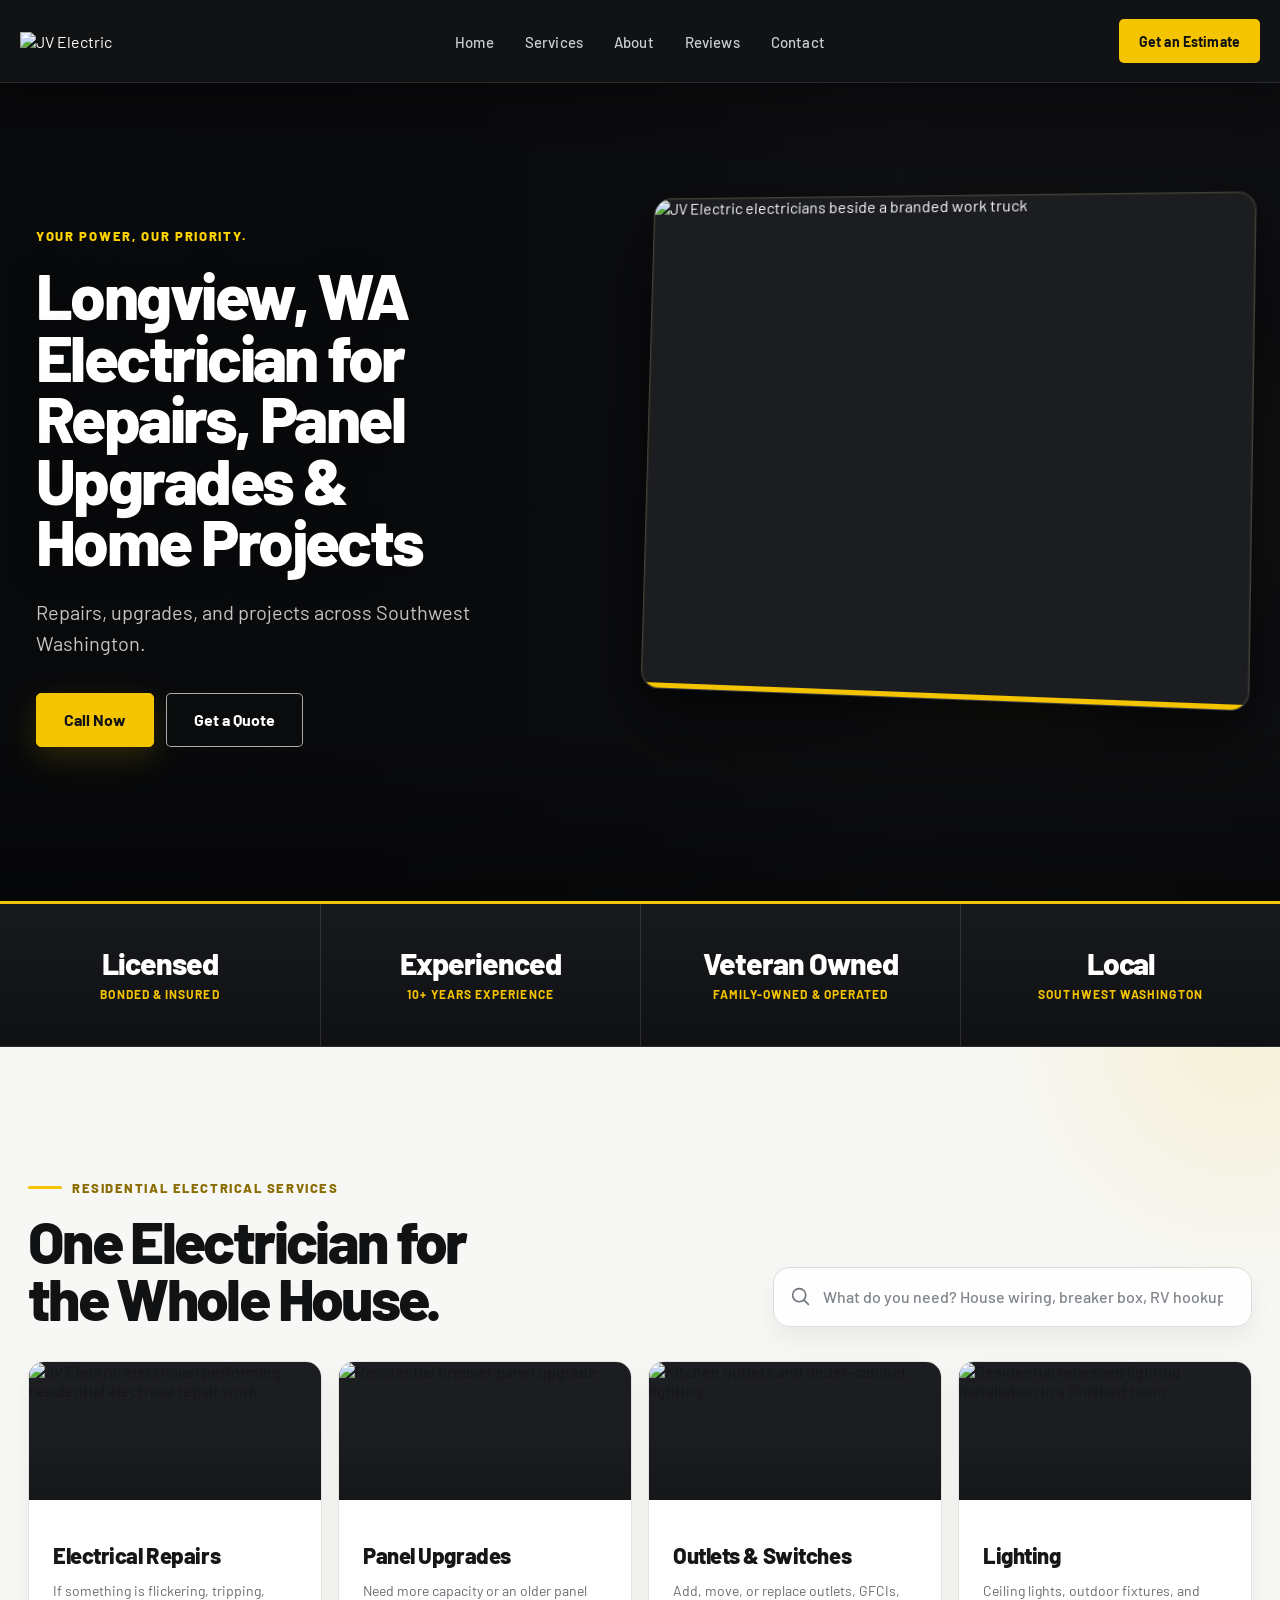
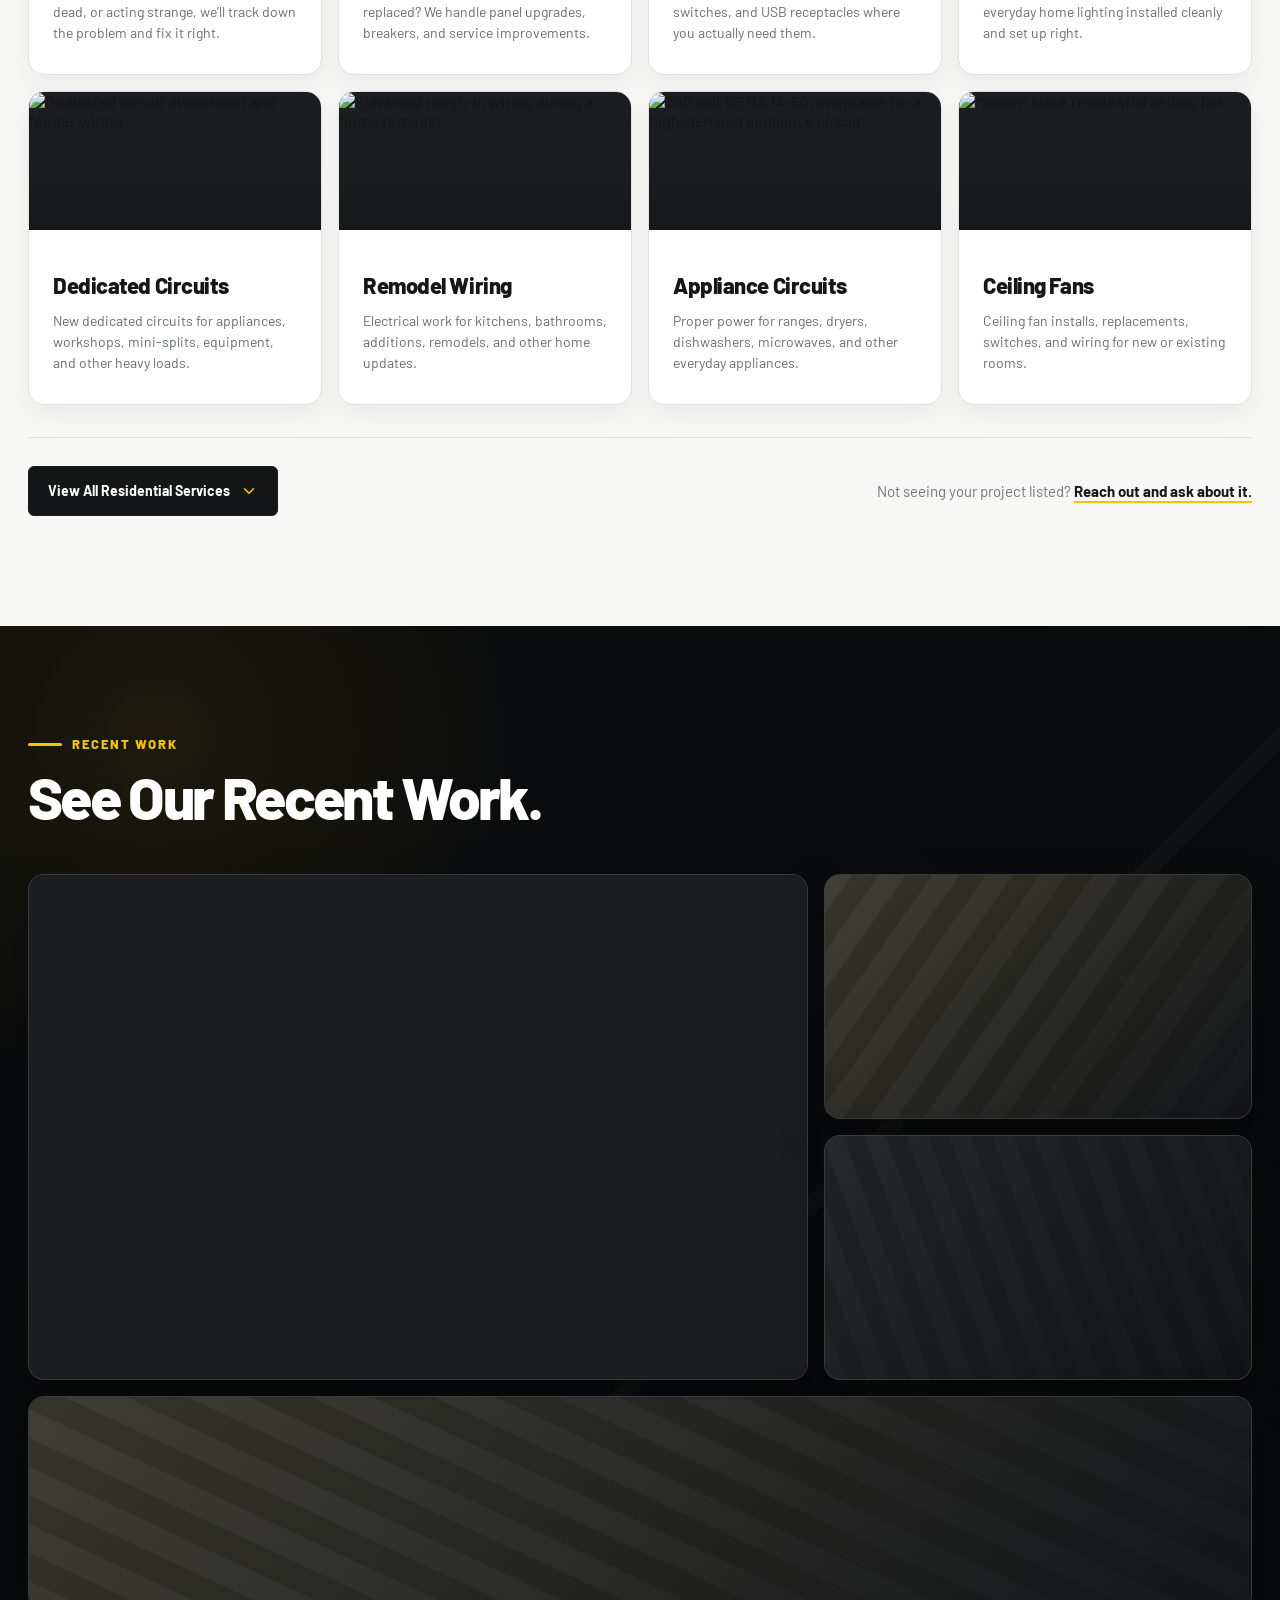
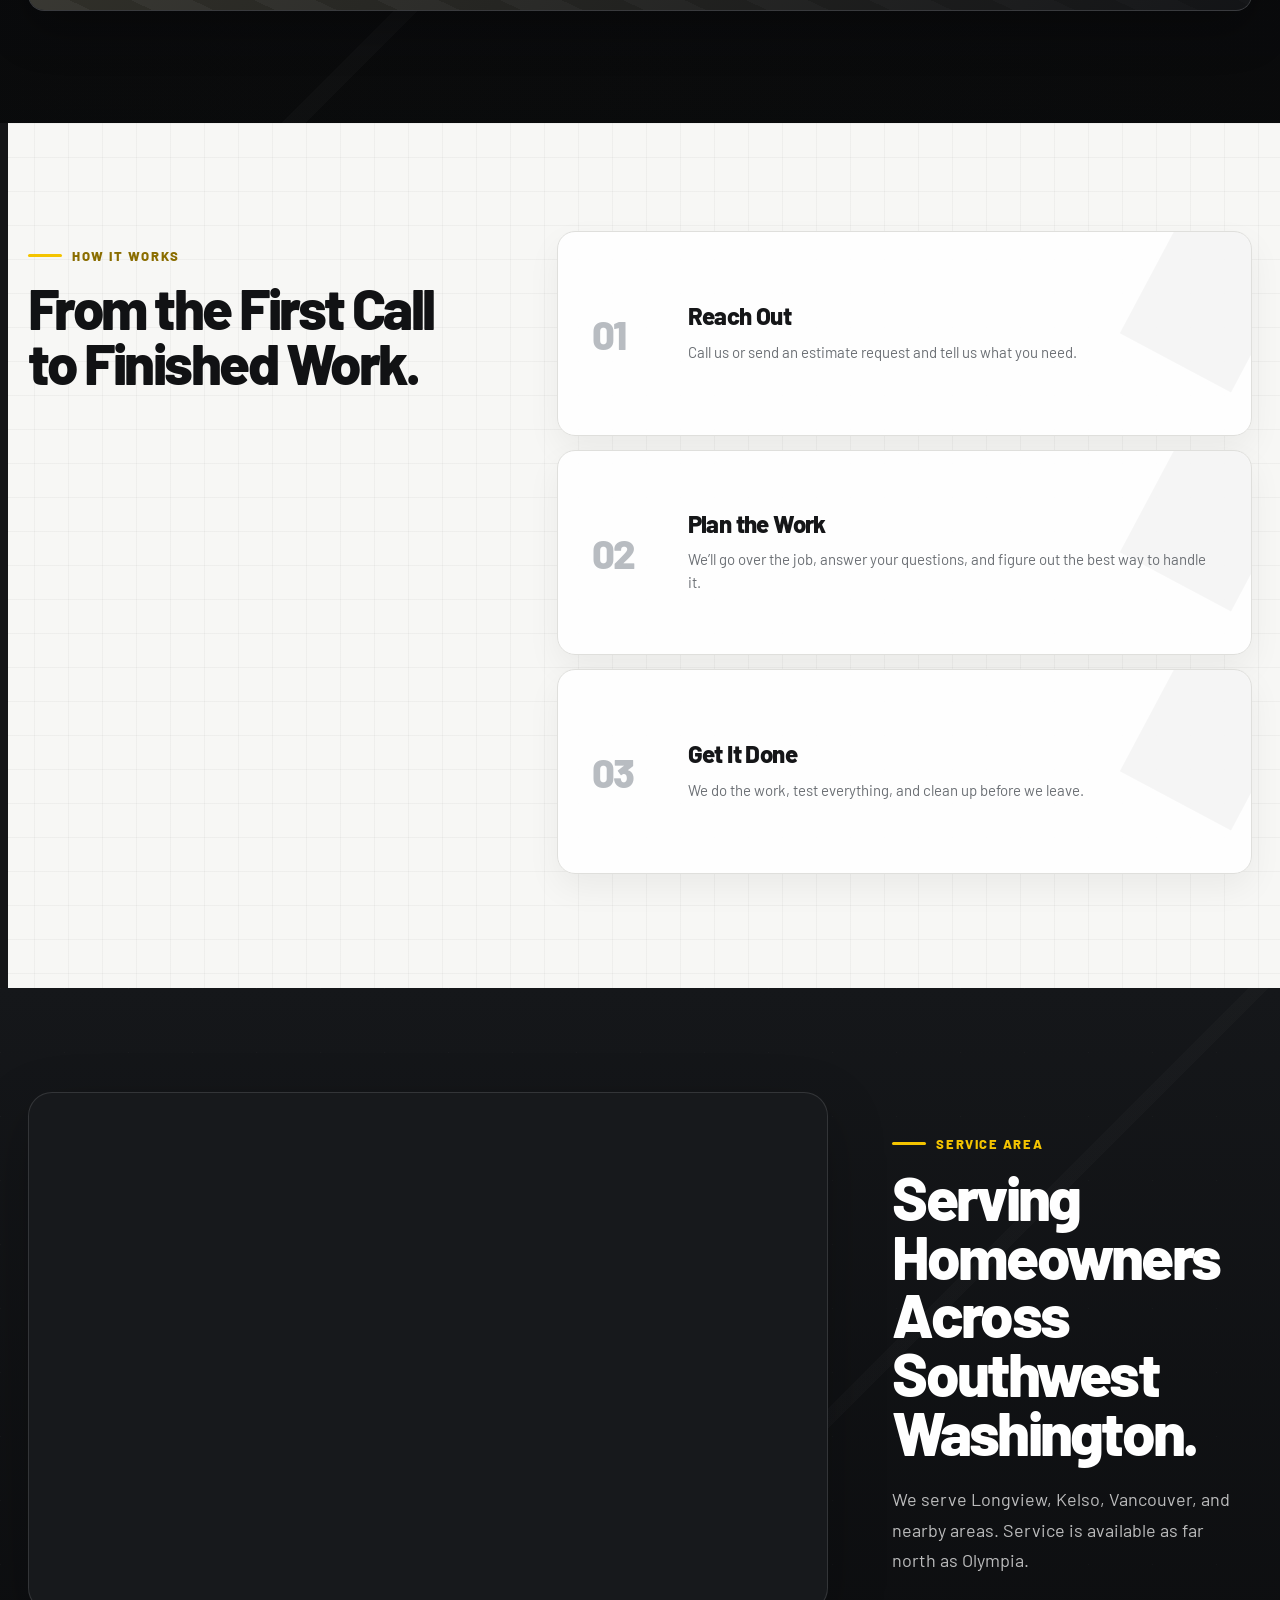
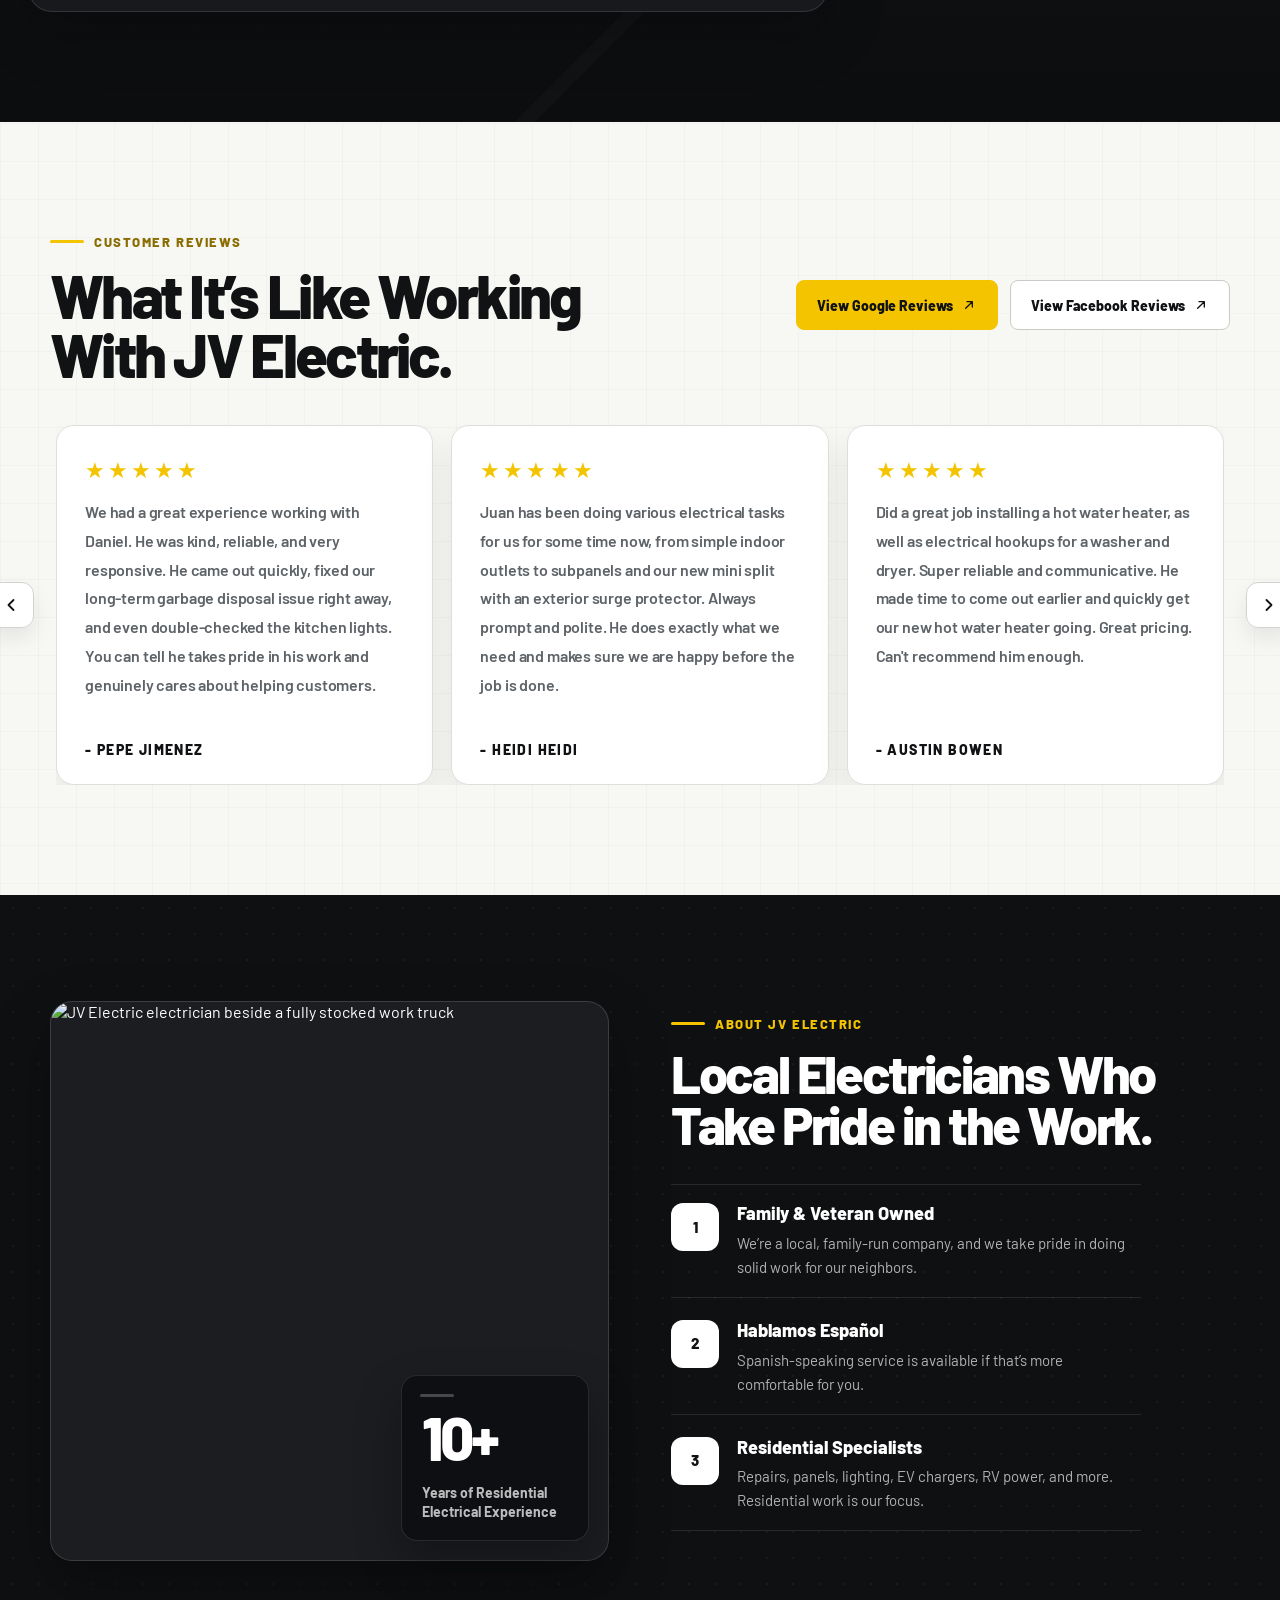
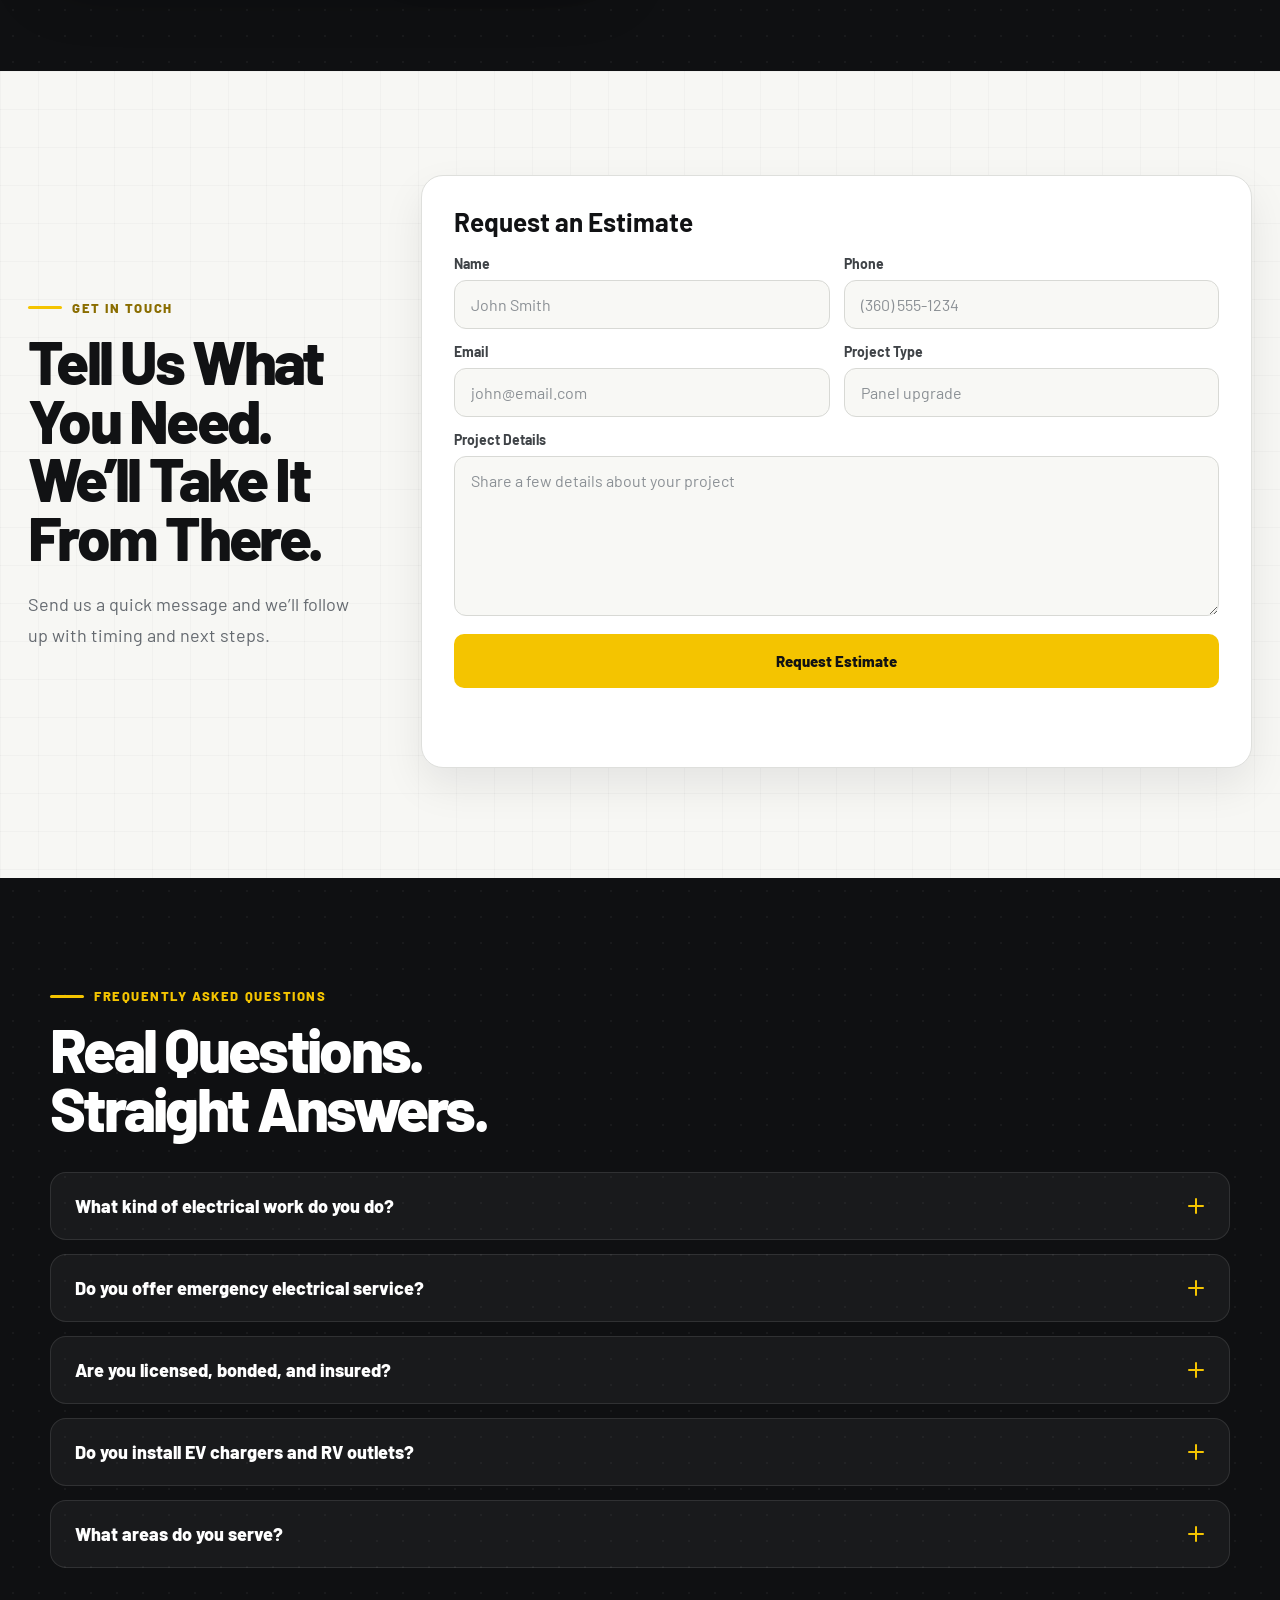
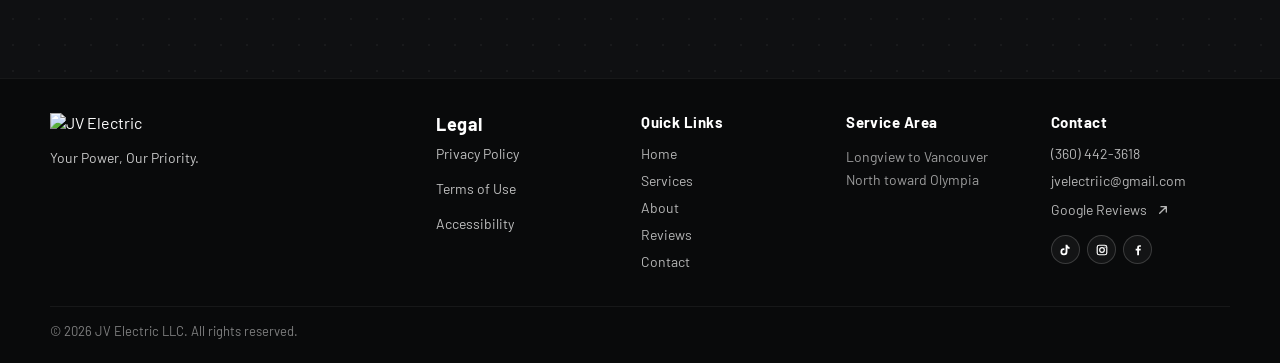
==== index.html @ a57b4df2 "Homepage meta description: Longview service, call to action Co-Authored-By: Claude Opus 5.5 <noreply" ====
<!DOCTYPE html>
<html lang="en">
<head>
  <meta charset="UTF-8" />
  <meta name="viewport" content="width=device-width, initial-scale=1.0" />
  <meta name="description" content="Licensed residential electrician in Longview, Kelso &amp; SW Washington. Panel upgrades, repairs, EV chargers &amp; 24-hour emergency service. Call (360) 442-3618." />
  <title>Electrician in Longview, WA | JV Electric LLC</title>
  <link rel="preconnect" href="https://fonts.googleapis.com">
  <link rel="preconnect" href="https://fonts.gstatic.com" crossorigin>
  <link href="https://fonts.googleapis.com/css2?family=Barlow:wght@400;500;600;700;800&display=swap" rel="stylesheet">
  <link rel="icon" href="favicon-32.png" type="image/png" />
  <link rel="apple-touch-icon" href="favicon-180.png" />
  <link rel="stylesheet" href="styles.css" />
  <style>
     
    .project-placeholder.has-photo,
    .service-media.has-photo,
    .work-placeholder.has-photo,
    .about-photo-placeholder.has-photo {
      background: #1b1d20;
    }

    .project-placeholder.has-photo::before,
    .work-placeholder.has-photo::after,
    .about-photo-placeholder.has-photo::after {
      display: none;
    }

    .project-placeholder.has-photo > img,
    .service-media.has-photo > img,
    .work-placeholder.has-photo > img,
    .about-photo-placeholder.has-photo > img {
      position: absolute;
      inset: 0;
      width: 100%;
      height: 100%;
      display: block;
      object-fit: cover;
    }

    .service-media.has-photo::after {
      z-index: 1;
    }

     
    .service-area-bolt {
      display: inline-grid;
      place-items: center;
      width: 18px;
      height: 18px;
      margin-right: 8px;
      color: var(--brand-gold);
      flex: 0 0 auto;
    }

    .service-area-bolt svg {
      width: 100%;
      height: 100%;
      display: block;
      fill: currentColor;
    }

    .service-area-tags span,
    .service-area-tags-mobile span {
      display: inline-flex;
      align-items: center;
    }

    @media (max-width: 760px) {
       
      .project-card,
      .project-card::before,
      .work-card {
        transition: none !important;
      }

      .project-card:hover,
      .work-card:hover {
        filter: none !important;
      }

      .project-card-main,
      .project-card-main:hover,
      .hero-visual.main-focused .project-card-main {
        transform: translateX(-50%) rotateY(-6deg) rotateZ(1deg) translateZ(12px) !important;
        filter: none !important;
        border-color: rgba(255,255,255,.18) !important;
      }

      .project-card-small,
      .project-card-small:hover,
      .hero-visual.main-focused .project-card-small {
        transform: rotateY(6deg) rotateZ(-2deg) translateZ(48px) !important;
        filter: none !important;
        opacity: 1 !important;
      }

      .project-card-third,
      .project-card-third:hover,
      .hero-visual.main-focused .project-card-third {
        transform: rotateY(-5deg) rotateZ(2deg) translateZ(58px) !important;
        filter: none !important;
        opacity: 1 !important;
      }

      .hero-review-carousel {
        display: grid !important;
        grid-template-columns: auto 1fr auto;
        gap: 14px 12px;
        align-items: center;
      }

      .hero-review-track {
        grid-column: 1 / -1;
        grid-row: 1;
      }

      .hero-review-button {
        position: static !important;
        top: auto !important;
        transform: none !important;
        margin: 0 !important;
      }

      .hero-review-prev {
        grid-column: 1;
        grid-row: 2;
        justify-self: end;
      }

      .hero-review-next {
        grid-column: 3;
        grid-row: 2;
        justify-self: start;
      }

      .hero-review-dots {
        grid-column: 2;
        grid-row: 2;
        display: flex;
        align-items: center;
        justify-content: center;
        gap: 7px;
        margin: 0 !important;
      }
    }



     

    .service-area-bolt {
      display: inline-grid !important;
      place-items: center !important;
      width: 18px !important;
      height: 18px !important;
      min-width: 18px !important;
      min-height: 18px !important;
      margin: 0 8px 0 0 !important;
      padding: 0 !important;
      border: 0 !important;
      border-radius: 0 !important;
      background: transparent !important;
      color: var(--brand-gold) !important;
      line-height: 1 !important;
      flex: 0 0 18px !important;
      font-style: normal !important;
    }

    .service-area-bolt svg {
      display: block;
      width: 18px;
      height: 18px;
      fill: currentColor;
    }

    .reviews-track-viewport {
      position: relative;
      width: 100%;
      min-width: 0;
      overflow: hidden;
    }

    @media (min-width: 761px) {
      .hero-slogan {
        display: block !important;
        max-width: none !important;
        margin: 0 0 20px !important;
        color: var(--brand-gold) !important;
        font-size: 13px !important;
        font-weight: 800 !important;
        line-height: 1.2 !important;
        letter-spacing: .13em !important;
        text-transform: uppercase !important;
      }

       
      .reviews-carousel-shell {
        position: relative !important;
        overflow: visible !important;
      }

      .reviews-track-viewport {
        overflow: hidden !important;
      }

      .reviews-carousel-shell .reviews-grid {
        display: flex !important;
        flex-wrap: nowrap !important;
        align-items: stretch !important;
        width: 100% !important;
        min-width: 0 !important;
        gap: 18px !important;
        padding: 0 !important;
        overflow: visible !important;
        transform: translateX(0);
        opacity: 1 !important;
        will-change: transform;
      }

      .reviews-carousel-shell .review-card,
      .reviews-carousel-shell .review-card-featured,
      .reviews-carousel-shell .review-card:nth-child(n+4) {
        display: block !important;
        flex: 0 0 calc((100% - 36px) / 3) !important;
        width: calc((100% - 36px) / 3) !important;
        min-width: calc((100% - 36px) / 3) !important;
        max-width: calc((100% - 36px) / 3) !important;
        height: auto !important;
        margin: 0 !important;
        transform: none !important;
      }

      .reviews-grid.is-cycling-next,
      .reviews-grid.is-cycling-prev {
        opacity: 1 !important;
      }

      .reviews-carousel-shell .reviews-cycle-button {
        position: absolute !important;
        z-index: 20 !important;
        top: 50% !important;
        transform: translateY(-50%) !important;
        margin: 0 !important;
      }

      .reviews-carousel-shell .reviews-cycle-prev {
        left: -62px !important;
      }

      .reviews-carousel-shell .reviews-cycle-next {
        right: -62px !important;
      }

      .reviews-dots {
        display: none !important;
      }

       
      .about-desktop-layout .about-content {
        justify-content: flex-start !important;
      }

      .about-desktop-layout .about-points {
        margin-top: 34px !important;
      }

      .about-desktop-layout .about-point {
        min-height: 0 !important;
        align-items: start !important;
        padding: 18px 0 !important;
      }

      .about-desktop-layout .about-point p {
        display: block !important;
        margin: 6px 0 0 !important;
        color: rgba(255,255,255,.68) !important;
        font-size: 15px !important;
        line-height: 1.6 !important;
      }

      .footer-inner-compact {
        grid-template-columns: minmax(260px, .9fr) minmax(0, 2.1fr) !important;
        gap: 46px !important;
      }

      .footer-column-group {
        grid-template-columns: repeat(4, minmax(0, 1fr)) !important;
        gap: 26px !important;
      }

      .footer-column-group .footer-legal-inline {
        display: grid !important;
        align-content: start;
      }
    }

    @media (max-width: 900px) and (min-width: 761px) {
      .reviews-carousel-shell .reviews-cycle-prev {
        left: -20px !important;
      }

      .reviews-carousel-shell .reviews-cycle-next {
        right: -20px !important;
      }
    }

    @media (max-width: 760px) {
       
      .hero-visual .project-card {
        pointer-events: none !important;
        cursor: default !important;
        transition: none !important;
      }

      .project-card:hover {
        filter: none !important;
      }

      .project-card-main,
      .project-card-main:hover,
      .hero-visual.main-focused .project-card-main {
        z-index: 2 !important;
        transform: translateX(-50%) rotateY(-6deg) rotateZ(1deg) translateZ(12px) !important;
        filter: none !important;
        border-color: rgba(255,255,255,.18) !important;
        box-shadow:
          0 35px 80px rgba(0,0,0,.55),
          0 12px 26px rgba(0,0,0,.32),
          inset 0 1px 0 rgba(255,255,255,.08) !important;
      }

      .project-card-small,
      .project-card-small:hover,
      .hero-visual.main-focused .project-card-small {
        z-index: 5 !important;
        transform: rotateY(6deg) rotateZ(-2deg) translateZ(48px) !important;
        filter: none !important;
        opacity: 1 !important;
      }

      .project-card-third,
      .project-card-third:hover,
      .hero-visual.main-focused .project-card-third {
        z-index: 6 !important;
        transform: rotateY(-5deg) rotateZ(2deg) translateZ(58px) !important;
        filter: none !important;
        opacity: 1 !important;
      }

       
      .reviews-track-viewport {
        overflow: hidden !important;
      }

      .reviews-carousel-shell .reviews-grid {
        display: flex !important;
        width: 100% !important;
        gap: 12px !important;
        padding: 0 !important;
        overflow-x: auto !important;
        overflow-y: hidden !important;
        scroll-snap-type: x mandatory !important;
        scroll-behavior: smooth !important;
        scrollbar-width: none !important;
        transform: none !important;
        opacity: 1 !important;
      }

      .reviews-carousel-shell .reviews-grid::-webkit-scrollbar {
        display: none !important;
      }

      .reviews-carousel-shell .review-card,
      .reviews-carousel-shell .review-card-featured,
      .reviews-carousel-shell .review-card:nth-child(n+4) {
        display: block !important;
        flex: 0 0 100% !important;
        width: 100% !important;
        min-width: 100% !important;
        max-width: 100% !important;
        height: auto !important;
        scroll-snap-align: center !important;
        transform: none !important;
      }

      .service-area-tags-mobile > span {
        min-height: 44px !important;
        padding: 0 14px !important;
        display: flex !important;
        align-items: center !important;
        justify-content: flex-start !important;
        border: 1px solid rgba(255,255,255,.11) !important;
        border-radius: 12px !important;
        background: rgba(255,255,255,.05) !important;
        color: #fff !important;
      }

      .service-area-tags-mobile > span > .service-area-bolt {
        width: 18px !important;
        height: 18px !important;
        min-width: 18px !important;
        min-height: 18px !important;
        margin-right: 9px !important;
        padding: 0 !important;
        background: transparent !important;
        border: 0 !important;
        border-radius: 0 !important;
      }

      .footer-column-group .footer-legal-inline {
        display: none !important;
      }
    }


     

     
    .service-area-map-card.has-map {
      position: relative;
      overflow: hidden;
      padding: 0 !important;
      background: #17191c !important;
    }

    .service-area-map-card.has-map::after {
      content: none !important;
      display: none !important;
    }

    .service-area-map-card.has-map iframe {
      position: absolute;
      inset: 0;
      width: 100%;
      height: 100%;
      min-height: 100%;
      display: block;
      border: 0;
    }

    @media (max-width: 760px) {
       
      .hero-review-strip {
        background: #15171a !important;
      }

      .hero-review-card {
        background: #1b1d20 !important;
        border-color: rgba(255,255,255,.10) !important;
      }

       
      .service-area-map-card.has-map {
        min-height: 310px !important;
      }

       
      .footer-inner,
      .footer-inner-compact {
        width: calc(100% - 28px) !important;
        padding: 24px 0 16px !important;
        gap: 20px !important;
      }

      .footer-brand-compact {
        width: 100%;
        max-width: none !important;
        gap: 6px !important;
        padding-bottom: 16px;
        border-bottom: 1px solid rgba(255,255,255,.10);
      }

      .footer-logo img {
        width: 132px !important;
      }

      .footer-brand-compact p {
        margin: 0 !important;
        font-size: 12px !important;
        line-height: 1.35 !important;
      }

      .footer-column-group {
        display: grid !important;
        grid-template-columns: minmax(0,1fr) minmax(0,1fr) !important;
        gap: 20px 24px !important;
      }

      .footer-column-group > .footer-column {
        min-width: 0;
      }

       
      .footer-column-group > .footer-column:nth-child(2) {
        order: 1;
      }

       
      .footer-column-group > .footer-column:nth-child(5) {
        order: 2;
        grid-column: auto !important;
      }

       
      .footer-column-group > .footer-column:nth-child(3) {
        order: 3;
      }

       
      .footer-column-group > .footer-column:nth-child(4) {
        order: 4;
      }

      .footer-column h3,
      .footer-legal-mobile h3 {
        margin: 0 0 8px !important;
        font-size: 14px !important;
      }

      .footer-column a,
      .footer-column p,
      .footer-legal-mobile a {
        margin: 0 0 5px !important;
        font-size: 12px !important;
        line-height: 1.4 !important;
      }

      .footer-column a[href^="mailto:"] {
        overflow-wrap: anywhere;
        word-break: break-word;
      }

      .footer-bottom,
      .footer-bottom-compact {
        width: calc(100% - 28px) !important;
        padding: 12px 0 14px !important;
      }

      .footer-bottom p {
        margin: 0 !important;
        font-size: 11px !important;
      }
    }


     

    .reviews-carousel-shell .review-card {
      display: flex !important;
      flex-direction: column !important;
    }

    .reviews-carousel-shell .review-author {
      margin-top: auto !important;
    }

    .reviews-cycle-button:disabled,
    .hero-review-button:disabled {
      opacity: .34 !important;
      cursor: default !important;
      pointer-events: none !important;
    }

    @media (min-width: 761px) {
      .reviews-carousel-shell .reviews-grid {
        transition: transform 360ms cubic-bezier(.22,.72,.22,1) !important;
        will-change: transform;
      }

      .reviews-carousel-shell .review-card,
      .reviews-carousel-shell .review-card-featured,
      .reviews-carousel-shell .review-card:nth-child(n+4) {
        display: flex !important;
        flex-direction: column !important;
        align-self: stretch !important;
      }
    }

    @media (max-width: 760px) {
      .hero-review-strip {
        background: #0e1012 !important;
      }

      .hero-review-card {
        background: #15171a !important;
        border-color: rgba(255,255,255,.09) !important;
        box-shadow: 0 14px 28px rgba(0,0,0,.24) !important;
      }

      .reviews-section {
        background: #111315 !important;
        color: #fff !important;
      }

      .reviews-section::before {
        opacity: .24 !important;
      }

      .reviews-heading h2,
      .review-author {
        color: #fff !important;
      }

      .reviews-heading .section-kicker {
        color: var(--brand-gold) !important;
      }

      .review-card,
      .review-card-featured {
        background: #17191c !important;
        border-color: rgba(255,255,255,.09) !important;
        box-shadow: 0 14px 30px rgba(0,0,0,.22) !important;
        backdrop-filter: none !important;
      }

      .review-text {
        color: rgba(255,255,255,.78) !important;
      }

      .reviews-link-secondary {
        background: rgba(255,255,255,.055) !important;
        color: #fff !important;
        border: 1px solid rgba(255,255,255,.26) !important;
      }

      .reviews-link-secondary .external-link-icon,
      .reviews-link-secondary svg {
        color: #fff !important;
        stroke: currentColor !important;
      }

      .reviews-heading-links,
      .reviews-actions {
        gap: 10px !important;
      }

      .reviews-heading-links .reviews-link,
      .reviews-actions .reviews-link {
        min-height: 46px !important;
      }

      .reviews-carousel-shell .reviews-grid,
      .hero-review-track {
        scroll-snap-type: x mandatory !important;
        scroll-behavior: smooth !important;
        overscroll-behavior-inline: contain !important;
      }

      .reviews-carousel-shell .review-card,
      .hero-review-card {
        scroll-snap-align: center !important;
        scroll-snap-stop: always !important;
      }

      .footer-inner-compact {
        padding: 18px 0 10px !important;
        gap: 12px !important;
      }

      .footer-brand-compact {
        padding-bottom: 11px !important;
        border-bottom: 1px solid rgba(255,255,255,.09) !important;
      }

      .footer-brand-compact p {
        margin: 2px 0 0 !important;
      }

      .footer-column-group {
        grid-template-columns: minmax(0,1fr) minmax(0,1fr) !important;
        gap: 12px 18px !important;
      }

      .footer-column-group > .footer-column:nth-child(2) {
        display: none !important;
      }

      .footer-column-group > .footer-column:nth-child(5) {
        display: block !important;
        order: 1 !important;
        grid-column: 1 !important;
      }

      .footer-column-group > .footer-column:nth-child(3) {
        display: block !important;
        order: 2 !important;
        grid-column: 2 !important;
      }

      .footer-column-group > .footer-column:nth-child(4) {
        display: flex !important;
        order: 3 !important;
        grid-column: 1 / -1 !important;
        flex-wrap: wrap !important;
        align-items: center !important;
        gap: 4px 14px !important;
        padding-top: 9px !important;
        border-top: 1px solid rgba(255,255,255,.08) !important;
      }

      .footer-column-group > .footer-column:nth-child(4) h3 {
        display: none !important;
      }

      .footer-column-group > .footer-column:nth-child(4) a {
        margin: 0 !important;
      }

      .footer-column h3 {
        margin-bottom: 6px !important;
        font-size: 13px !important;
      }

      .footer-column p,
      .footer-column a {
        margin-bottom: 3px !important;
        font-size: 12px !important;
        line-height: 1.38 !important;
      }

      .footer-bottom-compact {
        padding: 9px 0 12px !important;
      }
    }



     
    .desktop-copy-only {
      display: none;
    }

    @media (min-width: 761px) {
      .desktop-copy-only {
        display: inline !important;
      }

      .mobile-copy-only {
        display: none !important;
      }

      .services-grid .service-icon {
        display: none !important;
      }

      .services-grid .service-card-body {
        grid-template-columns: minmax(0, 1fr) !important;
      }

      .services-grid .service-copy {
        width: 100% !important;
      }

      .process-intro-copy {
        display: none !important;
      }
    }

    @media (max-width: 760px) {
      .desktop-copy-only {
        display: none !important;
      }

      .mobile-copy-only {
        display: inline !important;
      }
    }

     
    @media (max-width: 760px) {
      .hero-copy h1 {
        max-width: 360px !important;
      }

      .hero-copy > p:not(.hero-slogan) {
        max-width: 350px !important;
      }

      .hero-review-carousel {
        grid-template-columns: 1fr 38px auto 38px 1fr !important;
        column-gap: 6px !important;
        row-gap: 12px !important;
      }

      .hero-review-track {
        grid-column: 1 / -1 !important;
        grid-row: 1 !important;
        -webkit-overflow-scrolling: touch;
        scroll-snap-type: x mandatory !important;
      }

      .hero-review-prev {
        grid-column: 2 !important;
        grid-row: 2 !important;
        justify-self: center !important;
      }

      .hero-review-dots {
        grid-column: 3 !important;
        grid-row: 2 !important;
        justify-self: center !important;
        gap: 6px !important;
      }

      .hero-review-next {
        grid-column: 4 !important;
        grid-row: 2 !important;
        justify-self: center !important;
      }

      .hero-review-button {
        width: 36px !important;
        height: 36px !important;
      }

      .hero-review-card {
        scroll-snap-stop: normal !important;
      }

      .process-intro-copy {
        display: none !important;
      }

      .reviews-section {
        background: #f7f7f4 !important;
        color: #151618 !important;
        border-top-color: #e5e5e1 !important;
      }

      .reviews-section::before {
        left: 0 !important;
        right: 0 !important;
        top: 0 !important;
        width: auto !important;
        height: 100% !important;
        background:
          linear-gradient(rgba(17,18,20,.035) 1px, transparent 1px),
          linear-gradient(90deg, rgba(17,18,20,.035) 1px, transparent 1px) !important;
        background-size: 36px 36px !important;
        opacity: .72 !important;
        pointer-events: none !important;
      }

      .reviews-heading h2,
      .review-author {
        color: #111214 !important;
      }

      .reviews-heading .section-kicker,
      .reviews-section .section-kicker-light {
        color: #8a6d00 !important;
      }

      .review-card,
      .review-card-featured {
        display: flex !important;
        flex-direction: column !important;
        background: #fff !important;
        border-color: #dedfdc !important;
        color: #151618 !important;
        box-shadow: 0 16px 34px rgba(17,18,20,.07) !important;
      }

      .review-text {
        color: #5e6368 !important;
      }

      .review-author {
        margin-top: auto !important;
      }

      .reviews-link-secondary {
        background: #fff !important;
        color: #111214 !important;
        border: 1px solid #d5d7d3 !important;
      }

      .mobile-floating-call {
        left: auto !important;
        right: 14px !important;
        bottom: calc(14px + env(safe-area-inset-bottom)) !important;
        width: auto !important;
        min-height: 50px !important;
        padding: 0 18px !important;
        border: 1px solid rgba(0,0,0,.12) !important;
        border-radius: 999px !important;
        box-shadow: 0 12px 28px rgba(0,0,0,.24) !important;
        opacity: 0 !important;
        visibility: hidden !important;
        transform: translate3d(0, 22px, 0) scale(.96) !important;
        pointer-events: none !important;
        will-change: transform, opacity;
        transition:
          opacity 260ms ease,
          transform 320ms cubic-bezier(.22,.78,.24,1),
          visibility 0s linear 320ms !important;
      }

      .mobile-floating-call.is-visible {
        opacity: 1 !important;
        visibility: visible !important;
        transform: translate3d(0, 0, 0) scale(1) !important;
        pointer-events: auto !important;
        transition:
          opacity 260ms ease,
          transform 320ms cubic-bezier(.22,.78,.24,1),
          visibility 0s linear 0s !important;
      }
    }


     
    @media (min-width: 761px) {
       
      .about-section::after {
        content: none !important;
        display: none !important;
        background: none !important;
      }
    }

    @media (max-width: 760px) {
       
      .hero-review-carousel {
        grid-template-columns: 1fr 40px max-content 40px 1fr !important;
        column-gap: 3px !important;
        row-gap: 10px !important;
      }

      .hero-review-prev {
        grid-column: 2 !important;
        justify-self: end !important;
      }

      .hero-review-dots {
        grid-column: 3 !important;
        justify-self: center !important;
        gap: 6px !important;
        min-width: 58px;
      }

      .hero-review-next {
        grid-column: 4 !important;
        justify-self: start !important;
      }

      .hero-review-button {
        width: 38px !important;
        height: 38px !important;
      }

       
      .mobile-floating-call {
        z-index: 999 !important;
        right: 12px !important;
        bottom: calc(18px + env(safe-area-inset-bottom)) !important;
        min-height: 56px !important;
        padding: 0 22px !important;
        font-size: 15px !important;
        gap: 10px !important;
        border-radius: 999px !important;
      }

      .mobile-floating-call svg {
        width: 20px !important;
        height: 20px !important;
      }
    }


     
    .services-search:focus-within {
      border-color: #cfd1cd !important;
      box-shadow: 0 10px 28px rgba(17,18,20,.06) !important;
    }

    .services-search input:focus {
      outline: none !important;
      box-shadow: none !important;
    }

    @media (max-width: 760px) {
       
      .hero-review-carousel {
        grid-template-columns: 1fr 42px max-content 42px 1fr !important;
        column-gap: 4px !important;
        align-items: center !important;
      }

      .hero-review-track {
        grid-column: 1 / -1 !important;
        grid-row: 1 !important;
      }

      .hero-review-prev {
        grid-column: 2 !important;
        grid-row: 2 !important;
        justify-self: end !important;
      }

      .hero-review-dots {
        grid-column: 3 !important;
        grid-row: 2 !important;
        justify-self: center !important;
        align-self: center !important;
        margin: 0 !important;
        min-width: 58px !important;
      }

      .hero-review-next {
        grid-column: 4 !important;
        grid-row: 2 !important;
        justify-self: start !important;
      }

       
      .services-rail-button {
        display: grid !important;
      }

      .services-rail-prev { left: 6px !important; }
      .services-rail-next { right: 6px !important; }
    }


     
    @media (max-width: 760px) {
      .hero h1 {
        font-size: clamp(36px, 9vw, 48px) !important;
        line-height: 1.02 !important;
      }
    }

    @media (max-width: 420px) {
      .hero h1 {
        font-size: 36px !important;
      }
    }
  </style>
</head>
<body>
  <header class="site-header">
    <div class="header-inner">
      <div class="brand-area">
        <a class="brand-logo" href="./" aria-label="JV Electric LLC home page">
          <img src="jv-electric-logo-full.png" alt="JV Electric" />
        </a>
        <a class="mobile-brand-logo" href="./" aria-label="JV Electric LLC home page">
          <img src="jv-electric-logo-full.png" alt="JV Electric" />
        </a>
      </div>

      <nav class="desktop-nav" aria-label="Primary navigation">
        <a href="#home">Home</a>
        <a href="#services">Services</a>
        <a href="#about">About</a>
        <a href="#reviews">Reviews</a>
        <a href="#contact">Contact</a>
      </nav>

      <div class="desktop-actions">
        <a class="estimate-btn" href="#contact">Get an Estimate</a>
      </div>

      <button class="menu-toggle" type="button" aria-label="Open menu" aria-expanded="false" aria-controls="mobile-menu">
        <span></span>
        <span></span>
        <span></span>
      </button>
    </div>

    <div class="mobile-menu" id="mobile-menu">
      <nav aria-label="Mobile navigation">
        <a href="#home">Home</a>
        <a href="#services">Services</a>
        <a href="#about">About</a>
        <a href="#reviews">Reviews</a>
        <a href="#contact">Contact</a>
      </nav>
      <div class="mobile-menu-footer">
        <a class="estimate-btn" href="#contact">Get an Estimate</a>
      </div>
    </div>
  </header>

  <main>
    <section class="hero" id="home">
      <div class="hero-inner">
        <div class="hero-copy">
          <p class="hero-slogan">Your Power, Our Priority.</p>
          <h1>Longview, WA Electrician for Repairs, Panel Upgrades &amp; Home Projects</h1>
          <p><span class="desktop-copy-only">Repairs, upgrades, and projects across Southwest Washington.</span><span class="mobile-copy-only">Repairs, upgrades, and home projects across Southwest Washington.</span></p>
          <div class="hero-actions">
            <a class="hero-call" href="tel:+13604423618">Call Now</a>
            <a class="hero-quote" href="#contact">Get a Quote</a>
          </div>
        </div>

        <div class="hero-visual" aria-label="Electrical project photos">
          <div class="project-card project-card-main" role="button" tabindex="0" aria-pressed="false" aria-label="Feature main electrical project photo">
            <div class="project-placeholder has-photo">
              <img src="jv-electricians-branded-truck.webp" alt="JV Electric electricians beside a branded work truck" loading="lazy" style="object-position: center 48%;" />
            </div>
          </div>

          <div class="project-card project-card-small">
            <div class="project-placeholder has-photo">
              <img src="jv-breaker-panel-interior.webp" alt="Residential breaker panel with new wiring" loading="lazy" />
            </div>
          </div>

          <div class="project-card project-card-third">
            <div class="project-placeholder has-photo">
              <img src="jv-service-upgrade-open.webp" alt="Open residential electrical service upgrade with organized wiring" loading="lazy" style="object-position: center 50%;" />
            </div>
          </div>
        </div>
      </div>
    </section>

    <section class="trust-bar" aria-label="Why choose JV Electric LLC">
      <div class="trust-bar-inner">
        <div class="trust-item">
          <strong>Licensed</strong>
          <span>Bonded &amp; Insured</span>
        </div>
        <div class="trust-item">
          <strong>Experienced</strong>
          <span>10+ Years Experience</span>
        </div>
        <div class="trust-item">
          <strong>Veteran Owned</strong>
          <span>Family-Owned &amp; Operated</span>
        </div>
        <div class="trust-item">
          <strong>Local</strong>
          <span>Southwest Washington</span>
        </div>
      </div>
    </section>

    <section class="hero-review-strip" aria-label="Highlighted customer reviews">
      <div class="hero-review-strip-shell">
        <div class="hero-review-strip-heading">
          <div>
            <span>Customer Reviews</span>
            <h2>Trusted by Local Homeowners.</h2>
          </div>
          <a href="#reviews">See All Reviews</a>
        </div>

        <div class="hero-review-carousel">
          <button class="hero-review-button hero-review-prev" type="button" aria-label="Previous highlighted review">
            <svg viewBox="0 0 24 24" aria-hidden="true"><path d="m15 18-6-6 6-6"/></svg>
          </button>

          <div class="hero-review-track" aria-label="Highlighted JV Electric reviews">
            <article class="hero-review-card">
              <div class="hero-review-stars" aria-label="Five star review">★★★★★</div>
              <p>“We had a great experience working with Daniel. He was kind, reliable, very responsive, and took pride in making sure everything was working properly.”</p>
              <strong>Pepe Jimenez</strong>
              <span>Facebook Review</span>
            </article>
            <article class="hero-review-card">
              <div class="hero-review-stars" aria-label="Five star review">★★★★★</div>
              <p>“Always prompt and polite. Does exactly what we need and makes sure we are happy before he says the job is done.”</p>
              <strong>Heidi Heidi</strong>
              <span>Facebook Review</span>
            </article>
            <article class="hero-review-card">
              <div class="hero-review-stars" aria-label="Five star review">★★★★★</div>
              <p>“Super reliable and communicative. Made the time to come out earlier, got our new hot water heater going quickly, and had great pricing.”</p>
              <strong>Austin Bowen</strong>
              <span>Facebook Review</span>
            </article>
            <article class="hero-review-card">
              <div class="hero-review-stars" aria-label="Five star review">★★★★★</div>
              <p>“Extremely polite, responded right away, and came out immediately when I needed help. The whole process was smooth and stress-free.”</p>
              <strong>Skylar Hanks</strong>
              <span>Facebook Review</span>
            </article>
            <article class="hero-review-card">
              <div class="hero-review-stars" aria-label="Five star review">★★★★★</div>
              <p>“Juan fixed my heat pump and did a great job. He is very knowledgeable and a very nice guy.”</p>
              <strong>Barbara Walton</strong>
              <span>Facebook Review</span>
            </article>
          </div>

          <button class="hero-review-button hero-review-next" type="button" aria-label="Next highlighted review">
            <svg viewBox="0 0 24 24" aria-hidden="true"><path d="m9 18 6-6-6-6"/></svg>
          </button>

          <div class="hero-review-dots" aria-label="Highlighted review navigation"></div>
        </div>
      </div>
    </section>

    <section class="services-section" id="services">
      <div class="services-inner">
        <div class="services-heading">
          <div>
            <span class="section-kicker">Residential Electrical Services</span>
            <h2>One Electrician for the Whole House.</h2>
          </div>
          <p>Need help with a dead outlet, a panel upgrade, new lighting, an EV charger, or wiring for a project? JV Electric handles residential work of all sizes and keeps the process straightforward.</p>
        </div>

        <div class="services-tools">
          <label class="services-search" for="services-search-input">
            <svg class="services-search-icon" aria-hidden="true" viewBox="0 0 24 24"><path d="M21 21l-4.35-4.35M10.5 18a7.5 7.5 0 1 1 0-15 7.5 7.5 0 0 1 0 15Z"/></svg>
            <input id="services-search-input" type="search" inputmode="search" autocomplete="off" placeholder="What do you need? House wiring, breaker box, RV hookup..." aria-describedby="services-search-meta" />
            <button class="services-search-clear" type="button" aria-label="Clear service search" hidden>×</button>
          </label>
          <p class="services-search-meta" id="services-search-meta">Search by project type or browse the full list below.</p>
        </div>

        <div class="services-rail-shell">
          <button class="services-rail-button services-rail-prev" type="button" aria-label="Previous electrical service">
            <svg viewBox="0 0 24 24" aria-hidden="true"><path d="m15 18-6-6 6-6"/></svg>
          </button>
          <div class="services-grid" id="services-grid">
          <article class="service-card" data-aliases="repair|repairs|electrical repair|electrician repair|troubleshooting|troubleshoot|diagnose|diagnostic|flickering lights|lights flicker|breaker keeps tripping|tripping breaker|dead outlet|outlet not working|no power|lost power|power issue|power problem|electrical problem|electrical issue|short circuit|burning smell|buzzing outlet">
            <div class="service-media service-media-5 has-photo" aria-label="Electrical repair project photo">
              <img src="jv-electrical-repairs-tech.webp" alt="JV Electric electrician performing residential electrical repair work" loading="lazy" style="object-position: center 42%;" />
            </div>
            <div class="service-card-body">
              <div class="service-icon" aria-hidden="true"><svg viewBox="0 0 24 24"><path d="m14 2-8 11h6l-2 9 8-12h-6l2-8Z"/></svg></div>
              <div class="service-copy">
                <h3>Electrical Repairs</h3>
                <p>If something is flickering, tripping, dead, or acting strange, we’ll track down the problem and fix it right.</p>
              </div>
            </div>
          </article>

          <article class="service-card" data-aliases="panel|panels|panel upgrade|panel replacement|electrical panel|breaker panel|breaker box|fuse box|electrical box|main panel|main breaker|service panel|service upgrade|service change|subpanel|sub panel|amp upgrade|200 amp|200a|100 amp|breaker replacement|breakers">
            <div class="service-media service-media-1 has-photo" aria-label="Panel upgrade project photo">
              <img src="jv-breaker-panel-interior.webp" alt="Residential breaker panel upgrade" loading="lazy" style="object-position: center 48%;" />
            </div>
            <div class="service-card-body">
              <div class="service-icon" aria-hidden="true"><svg viewBox="0 0 24 24"><path d="M5 21V7l7-4 7 4v14M9 21v-6h6v6M9 10h2M13 10h2"/></svg></div>
              <div class="service-copy">
                <h3>Panel Upgrades</h3>
                <p>Need more capacity or an older panel replaced? We handle panel upgrades, breakers, and service improvements.</p>
              </div>
            </div>
          </article>

          <article class="service-card" data-aliases="outlet|outlets|wall outlet|electrical outlet|socket|sockets|switch|switches|light switch|gfci|gfi|plug|plugs|wall plug|usb outlet|receptacle|receptacles|add outlet|new outlet|replace outlet|outlet not working|loose outlet|240 outlet">
            <div class="service-media service-media-4 has-photo" aria-label="Outlets and switches project photo">
              <img src="jv-undercabinet-lighting.webp" alt="Kitchen outlets and under-cabinet lighting" loading="lazy" style="object-position: center 50%;" />
            </div>
            <div class="service-card-body">
              <div class="service-icon" aria-hidden="true"><svg viewBox="0 0 24 24"><path d="M7 4h10a2 2 0 0 1 2 2v12a2 2 0 0 1-2 2H7a2 2 0 0 1-2-2V6a2 2 0 0 1 2-2Zm2 5v2m6-2v2m-6 4h6"/></svg></div>
              <div class="service-copy">
                <h3>Outlets &amp; Switches</h3>
                <p>Add, move, or replace outlets, GFCIs, switches, and USB receptacles where you actually need them.</p>
              </div>
            </div>
          </article>

          <article class="service-card" data-aliases="lighting|lights|light|light fixture|light fixtures|install light|replace light|ceiling light|recessed lighting|recessed lights|can lights|pot lights|security lighting|security lights|outdoor lights|indoor lights|porch light|motion light|motion lights|led lighting">
            <div class="service-media service-media-3 has-photo" aria-label="Lighting project photo">
              <img src="jv-recessed-lighting-room.webp" alt="Residential recessed lighting installation in a finished room" loading="lazy" style="object-position: center 58%;" />
            </div>
            <div class="service-card-body">
              <div class="service-icon" aria-hidden="true"><svg viewBox="0 0 24 24"><path d="M12 2v4m0 12v4M4.93 4.93l2.83 2.83m8.48 8.48 2.83 2.83M2 12h4m12 0h4M4.93 19.07l2.83-2.83m8.48-8.48 2.83-2.83M9 12a3 3 0 1 0 6 0 3 3 0 0 0-6 0Z"/></svg></div>
              <div class="service-copy">
                <h3>Lighting</h3>
                <p><span class="desktop-copy-only">Ceiling lights, outdoor fixtures, and everyday home lighting installed cleanly and set up right.</span><span class="mobile-copy-only">Indoor and outdoor lighting installed or replaced where you need it.</span></p>
              </div>
            </div>
          </article>

          <article class="service-card service-secondary" data-aliases="dedicated circuit|dedicated circuits|new circuit|add circuit|circuit install|circuit installation|20 amp circuit|30 amp circuit|40 amp circuit|50 amp circuit|60 amp circuit|220|220v|220 volt|240v|240 volt|240 outlet|220 outlet|dedicated power|appliance circuit|mini split circuit|ac circuit|air conditioner circuit">
            <div class="service-media service-media-8 has-photo" aria-label="Dedicated circuit project photo">
              <img src="jv-dedicated-circuit-disconnect.webp" alt="Dedicated circuit disconnect and feeder wiring" loading="lazy" style="object-position: center 46%;" />
            </div>
            <div class="service-card-body">
              <div class="service-icon" aria-hidden="true"><svg viewBox="0 0 24 24"><path d="M4 12h5l3-8v16l3-8h5"/></svg></div>
              <div class="service-copy">
                <h3>Dedicated Circuits</h3>
                <p>New dedicated circuits for appliances, workshops, mini-splits, equipment, and other heavy loads.</p>
              </div>
            </div>
          </article>

          <article class="service-card service-secondary" data-aliases="remodel|remodel wiring|renovation|renovation wiring|addition|addition wiring|bathroom remodel|bathroom wiring|kitchen remodel|kitchen wiring|rewire|rewiring|rewire house|house rewire|home rewire|whole house wiring|house wiring|home wiring|residential wiring|wiring|wire|new wiring|new construction wiring|room addition electrical">
            <div class="service-media service-media-9 has-photo" aria-label="Remodel wiring project photo">
              <img src="jv-remodel-wiring-roughin.webp" alt="Electrical rough-in wiring during a home remodel" loading="lazy" style="object-position: center 50%;" />
            </div>
            <div class="service-card-body">
              <div class="service-icon" aria-hidden="true"><svg viewBox="0 0 24 24"><path d="M4 20h16M6 20V9l6-5 6 5v11M9 13h6m-6 3h6"/></svg></div>
              <div class="service-copy">
                <h3>Remodel Wiring</h3>
                <p>Electrical work for kitchens, bathrooms, additions, remodels, and other home updates.</p>
              </div>
            </div>
          </article>

          <article class="service-card service-secondary" data-aliases="appliance|appliance circuit|appliance wiring|range|range circuit|range outlet|stove|stove outlet|oven|oven circuit|dryer|dryer circuit|dryer outlet|dryer plug|dishwasher|dishwasher circuit|microwave|microwave circuit|laundry|laundry circuit|kitchen circuit|garbage disposal|disposal circuit">
            <div class="service-media service-media-10 has-photo" aria-label="Appliance circuit photo">
              <!-- CC0 stock image: Wikimedia Commons, NEMA 14-50 outlet -->
              <img src="https://upload.wikimedia.org/wikipedia/commons/d/d4/NEMA_14-50_outlet.jpg" alt="240 volt NEMA 14-50 receptacle for a high-demand appliance circuit" loading="lazy" referrerpolicy="no-referrer" style="object-position: center 50%;" />
            </div>
            <div class="service-card-body">
              <div class="service-icon" aria-hidden="true"><svg viewBox="0 0 24 24"><path d="M8 3h8v4H8V3Zm-2 4h12v14H6V7Zm3 4h6m-6 4h6"/></svg></div>
              <div class="service-copy">
                <h3>Appliance Circuits</h3>
                <p>Proper power for ranges, dryers, dishwashers, microwaves, and other everyday appliances.</p>
              </div>
            </div>
          </article>

          <article class="service-card service-secondary" data-aliases="ceiling fan|ceiling fans|fan|fans|fan install|fan installation|fan replacement|install ceiling fan|replace ceiling fan|fan wiring|fan switch|ceiling fan wiring">
            <div class="service-media service-media-12 has-photo" aria-label="Ceiling fan project photo">
              <img src="jv-ceiling-fan.webp" alt="Modern black residential ceiling fan" loading="lazy" style="object-position: center 46%;" />
            </div>
            <div class="service-card-body">
              <div class="service-icon" aria-hidden="true"><svg viewBox="0 0 24 24"><path d="M12 3v6m0 0 5-3m-5 3-5-3m5 3v5m-7 4h14M8 21h8"/></svg></div>
              <div class="service-copy">
                <h3>Ceiling Fans</h3>
                <p>Ceiling fan installs, replacements, switches, and wiring for new or existing rooms.</p>
              </div>
            </div>
          </article>

          <article class="service-card service-extra" data-aliases="garage|garage electrical|garage power|garage outlets|garage wiring|shop|shop power|shop wiring|workshop|workshop power|workshop wiring|shed|shed power|shed wiring|detached garage wiring|garage circuit">
            <div class="service-media service-media-14 has-photo" aria-label="Garage and shop power project photo">
              <img src="jv-garage-lighting.webp" alt="Garage electrical and lighting installation" loading="lazy" style="object-position: center 42%;" />
            </div>
            <div class="service-card-body">
              <div class="service-icon" aria-hidden="true"><svg viewBox="0 0 24 24"><path d="M4 18h16M6 18V8h12v10M9 8V5h6v3m-5 4h4"/></svg></div>
              <div class="service-copy">
                <h3>Garage &amp; Shop Power</h3>
                <p>Outlets, lighting, and dedicated power for garages, shops, and workspaces.</p>
              </div>
            </div>
          </article>

          <article class="service-card service-extra" data-aliases="outdoor|outdoor electrical|outside electrical|exterior|exterior electrical|backyard|backyard power|patio|patio power|landscape lighting|landscape lights|exterior outlet|outdoor outlet|weatherproof outlet|weather resistant outlet|porch light|deck lighting|yard power">
            <div class="service-media service-media-15 has-photo" aria-label="Outdoor electrical project photo">
              <img src="jv-outdoor-gfci-fountain.webp" alt="Outdoor GFCI power beside a water feature" loading="lazy" style="object-position: center 50%;" />
            </div>
            <div class="service-card-body">
              <div class="service-icon" aria-hidden="true"><svg viewBox="0 0 24 24"><path d="M3 12h18M5 8h14M7 4h10M7 16h10M9 20h6"/></svg></div>
              <div class="service-copy">
                <h3>Outdoor Electrical</h3>
                <p>Exterior outlets, landscape lighting, backyard power, and other weather-rated electrical work.</p>
              </div>
            </div>
          </article>

          <article class="service-card service-extra" data-aliases="electrical updates|electrical upgrade|electrical upgrades|home electrical|house electrical|general electrical|residential electrical|electrician|electrical work|home electrical work|house electrical work|modernization|upgrades|replace old wiring|old wiring|home update|code correction|electrical correction|update electrical|electrical improvements">
            <div class="service-media service-media-16 has-photo" aria-label="Residential electrical update project photo">
              <img src="jv-service-upgrade-open.webp" alt="Residential electrical service upgrade" loading="lazy" style="object-position: center 47%;" />
            </div>
            <div class="service-card-body">
              <div class="service-icon" aria-hidden="true"><svg viewBox="0 0 24 24"><path d="M5 4h14v16H5V4Zm4 4h6m-6 4h6m-6 4h3"/></svg></div>
              <div class="service-copy">
                <h3>Electrical Updates</h3>
                <p><span class="desktop-copy-only">Updates for older electrical systems, wiring, and components throughout the home.</span><span class="mobile-copy-only">Updates for older wiring, outlets, panels, and other electrical parts around the home.</span></p>
              </div>
            </div>
          </article>

          <article class="service-card service-extra" data-aliases="ev|ev charger|ev charging|electric vehicle|electric car|car charger|home car charger|home ev charger|tesla|tesla charger|tesla wall connector|wall connector|level 2 charger|level two charger|charging station|240 outlet for car|nema 14 50|14 50 outlet">
            <div class="service-media service-media-2 has-photo" aria-label="EV charger project photo">
              <!-- Free Unsplash photo: Andersen EV, residential home-garage charging setup -->
              <img src="https://unsplash.com/photos/CRa_dWoilkg/download?force=true&amp;w=1600" alt="Electric vehicle charging from a wall-mounted charger in a home garage" loading="lazy" referrerpolicy="no-referrer" style="object-position: center 52%;" />
            </div>
            <div class="service-card-body">
              <div class="service-icon" aria-hidden="true"><svg viewBox="0 0 24 24"><path d="M8 3v6m8-6v6M6 9h12v3a6 6 0 0 1-12 0V9Zm6 9v3"/></svg></div>
              <div class="service-copy">
                <h3>EV Chargers</h3>
                <p>Home EV charger installs with the dedicated power and clean setup your vehicle needs.</p>
              </div>
            </div>
          </article>

          <article class="service-card service-extra" data-aliases="hot tub|hot tub hookup|hot tub electrical|hot tub wiring|spa|spa hookup|spa electrical|spa wiring|swim spa|swim spa wiring|jacuzzi|jacuzzi wiring|50 amp spa|60 amp spa|hot tub power">
            <div class="service-media service-media-6 has-photo" aria-label="Swim spa and hot tub electrical project photo">
              <img src="jv-hot-tub-spa.webp" alt="Outdoor hot tub and swim spa with integrated lighting" loading="lazy" style="object-position: center 55%;" />
            </div>
            <div class="service-card-body">
              <div class="service-icon" aria-hidden="true"><svg viewBox="0 0 24 24"><path d="M4 14h16M7 14v3m10-3v3M6 10h12l-1-5H7l-1 5Zm1 10h10"/></svg></div>
              <div class="service-copy">
                <h3>Swim Spas &amp; Hot Tubs</h3>
                <p>Safe power for spas, hot tubs, and outdoor equipment, with the dedicated circuits they require.</p>
              </div>
            </div>
          </article>

          <article class="service-card service-extra" data-aliases="rv|rv outlet|rv plug|rv hookup|rv power|rv electrical|motorhome|motor home|motor|camper|camper hookup|travel trailer|trailer hookup|shore power|30 amp|30 amp rv|50 amp|50 amp rv|rv receptacle|rv connection|rv pedestal">
            <div class="service-media service-media-7 has-photo" aria-label="RV outlet project photo">
              <img src="jv-rv-power-outlet.webp" alt="RV power outlet installation" loading="lazy" style="object-position: center 28%;" />
            </div>
            <div class="service-card-body">
              <div class="service-icon" aria-hidden="true"><svg viewBox="0 0 24 24"><path d="M3 8h14l4 4v6H3V8Zm4 10a2 2 0 1 0 0 4 2 2 0 0 0 0-4Zm10 0a2 2 0 1 0 0 4 2 2 0 0 0 0-4ZM17 8v4h4"/></svg></div>
              <div class="service-copy">
                <h3>RV Outlets</h3>
                <p>30-amp and 50-amp RV hookups installed in the right spot for easy, reliable access.</p>
              </div>
            </div>
          </article>
        </div>
          <button class="services-rail-button services-rail-next" type="button" aria-label="Next electrical service">
            <svg viewBox="0 0 24 24" aria-hidden="true"><path d="m9 18 6-6-6-6"/></svg>
          </button>
        </div>

        <div class="services-empty" id="services-empty" hidden>
          <p>No exact match found. Try terms like <strong>panel</strong>, <strong>EV</strong>, <strong>motorhome</strong>, or <strong>hot tub</strong>.</p>
        </div>

        <div class="services-footer">
          <button class="services-toggle" type="button" aria-expanded="false" aria-controls="services-grid">
            <span>View All Residential Services</span>
            <svg aria-hidden="true" viewBox="0 0 24 24"><path d="m6 9 6 6 6-6"/></svg>
          </button>
          <p>Not seeing your project listed? <a href="#contact">Reach out and ask about it.</a></p>
        </div>
      </div>
    </section>

    <section class="work-section" id="work">
      <div class="work-inner">
        <div class="work-heading">
          <div>
            <span class="section-kicker section-kicker-light">Recent Work</span>
            <h2>See Our Recent Work.</h2>
          </div>
          <p>A few recent projects completed by JV Electric around Southwest Washington.</p>
        </div>

        <div class="work-gallery" aria-label="JV Electric project gallery">
          <figure class="work-card work-card-featured">
            <div class="work-placeholder has-photo"><img src="jv-outdoor-gfci-fountain.webp" alt="Outdoor electrical power installed beside a rock water feature" loading="lazy" style="object-position: center 50%;" /></div>
          </figure>
          <figure class="work-card work-card-top">
            <div class="work-placeholder has-photo"><img src="jv-recessed-lighting-room.webp" alt="Recent JV Electric residential electrical project" loading="lazy" style="object-position: center 58%;" /></div>
          </figure>
          <figure class="work-card work-card-bottom">
            <div class="work-placeholder has-photo"><img src="jv-service-upgrade-open.webp" alt="Recent JV Electric residential electrical project" loading="lazy" style="object-position: center 50%;" /></div>
          </figure>
          <figure class="work-card work-card-wide">
            <div class="work-placeholder has-photo"><img src="jv-breaker-panel-interior.webp" alt="Finished residential breaker panel with organized wiring" loading="lazy" style="object-position: center 50%;" /></div>
          </figure>
        </div>
      </div>
    </section>


    <section class="process-section" id="process">
      <div class="process-inner">
        <div class="process-intro">
          <span class="section-kicker">How It Works</span>
          <h2><span class="process-title-desktop">From the First Call to Finished Work.</span><span class="process-title-mobile">From the First Call to Finished Work.</span></h2>
          <p class="process-intro-copy"><span class="process-copy-desktop">We keep the process simple and make sure you know what to expect.</span><span class="process-copy-mobile"></span></p>
        </div>

        <div class="process-steps" aria-label="JV Electric service process">
          <article class="process-step">
            <span class="process-number">01</span>
            <div class="process-step-icon" aria-hidden="true">
              <svg viewBox="0 0 24 24"><path d="M6.5 3h3l1.5 4-2 1.5a14 14 0 0 0 6.5 6.5L17 13l4 1.5v3A3.5 3.5 0 0 1 17.5 21C9.5 21 3 14.5 3 6.5A3.5 3.5 0 0 1 6.5 3Z"/></svg>
            </div>
            <div>
              <h3>Reach Out</h3>
              <p>Call us or send an estimate request and tell us what you need.</p>
            </div>
          </article>

          <article class="process-step">
            <span class="process-number">02</span>
            <div class="process-step-icon" aria-hidden="true">
              <svg viewBox="0 0 24 24"><path d="M4 19V5h16v14H4Zm4-9h8m-8 4h5M8 2v3m8-3v3"/></svg>
            </div>
            <div>
              <h3>Plan the Work</h3>
              <p>We’ll go over the job, answer your questions, and figure out the best way to handle it.</p>
            </div>
          </article>

          <article class="process-step">
            <span class="process-number">03</span>
            <div class="process-step-icon" aria-hidden="true">
              <svg viewBox="0 0 24 24"><path d="m14 2-8 11h6l-2 9 8-12h-6l2-8Z"/></svg>
            </div>
            <div>
              <h3>Get It Done</h3>
              <p>We do the work, test everything, and clean up before we leave.</p>
            </div>
          </article>
        </div>
        <a class="process-cta process-cta-mobile" href="#contact">Get an Estimate</a>
      </div>
    </section>

    <section class="service-area-section" id="service-area">
      <div class="service-area-inner">
        <div class="service-area-copy">
          <span class="section-kicker section-kicker-light">Service Area</span>
          <h2><span class="desktop-copy-only">Serving Homeowners Across Southwest Washington.</span><span class="mobile-copy-only">Serving Southwest Washington.</span></h2>
          <p class="service-area-copy-desktop">We serve Longview, Kelso, Vancouver, and nearby areas. Service is available as far north as Olympia.</p>
          <div class="service-area-tags" aria-label="Areas served">
            <span><i class="service-area-bolt" aria-hidden="true"><svg viewBox="0 0 24 24" aria-hidden="true"><path d="M13.2 2 5.7 13.2h5l-1.1 8.8 8.7-12.6h-5.1L13.2 2Z"/></svg></i> Longview</span>
            <span><i class="service-area-bolt" aria-hidden="true"><svg viewBox="0 0 24 24" aria-hidden="true"><path d="M13.2 2 5.7 13.2h5l-1.1 8.8 8.7-12.6h-5.1L13.2 2Z"/></svg></i> Vancouver</span>
            <span><i class="service-area-bolt" aria-hidden="true"><svg viewBox="0 0 24 24" aria-hidden="true"><path d="M13.2 2 5.7 13.2h5l-1.1 8.8 8.7-12.6h-5.1L13.2 2Z"/></svg></i> Kelso</span>
            <span><i class="service-area-bolt" aria-hidden="true"><svg viewBox="0 0 24 24" aria-hidden="true"><path d="M13.2 2 5.7 13.2h5l-1.1 8.8 8.7-12.6h-5.1L13.2 2Z"/></svg></i> Olympia</span>
          </div>
        </div>

        <div class="service-area-visual">
          <div class="service-area-map-card has-map">
            <iframe
              src="https://www.google.com/maps/embed?pb=!1m18!1m12!1m3!1d1386704.5381791121!2d-123.37914560543221!3d47.247738279078284!2m3!1f0!2f0!3f0!3m2!1i1024!2i768!4f13.1!3m3!1m2!1s0x5485e5ffe7c3b0f9%3A0x944278686c5ff3ba!2sWashington!5e0!3m2!1sen!2sus!4v1788049048009!5m2!1sen!2sus"
              title="JV Electric service area in Southwest Washington"
              loading="lazy"
              allowfullscreen=""
              referrerpolicy="strict-origin-when-cross-origin">
            </iframe>
          </div>
        </div>

        <div class="service-area-tags-mobile" aria-label="Areas served">
          <span><i class="service-area-bolt" aria-hidden="true"><svg viewBox="0 0 24 24" aria-hidden="true"><path d="M13.2 2 5.7 13.2h5l-1.1 8.8 8.7-12.6h-5.1L13.2 2Z"/></svg></i> Longview</span>
          <span><i class="service-area-bolt" aria-hidden="true"><svg viewBox="0 0 24 24" aria-hidden="true"><path d="M13.2 2 5.7 13.2h5l-1.1 8.8 8.7-12.6h-5.1L13.2 2Z"/></svg></i> Kelso</span>
          <span><i class="service-area-bolt" aria-hidden="true"><svg viewBox="0 0 24 24" aria-hidden="true"><path d="M13.2 2 5.7 13.2h5l-1.1 8.8 8.7-12.6h-5.1L13.2 2Z"/></svg></i> Vancouver</span>
          <span><i class="service-area-bolt" aria-hidden="true"><svg viewBox="0 0 24 24" aria-hidden="true"><path d="M13.2 2 5.7 13.2h5l-1.1 8.8 8.7-12.6h-5.1L13.2 2Z"/></svg></i> Olympia</span>
        </div>

        <p class="service-area-copy-mobile">Longview, Kelso, Vancouver, and nearby areas. Service is available as far north as Olympia.</p>
      </div>
    </section>

    <section class="reviews-section" id="reviews">
      <div class="reviews-inner">
        <div class="reviews-heading">
          <div>
            <span class="section-kicker section-kicker-light">Customer Reviews</span>
            <h2>What It’s Like Working With JV Electric.</h2>
          </div>
          <div class="reviews-heading-controls" aria-label="Review links">
            <div class="reviews-heading-links">
              <a class="reviews-link" href="https://www.google.com/search?q=jv+electric&amp;sca_esv=c18f865cebe507ff&amp;authuser=2&amp;sxsrf=APpeQntnNRZ6Z4IAOovIforVbBDB4ZjYOQ%3A1787941473165&amp;source=hp&amp;ei=YdKRaqWmB-730PEPlve4kA8&amp;iflsig=ABILxe8AAAAAapHgcduAdl5xH8-h20gTLKlbN4yV1LQu&amp;oq=jv+ele&amp;gs_lp=[base64]&amp;sclient=gws-wiz#lrd=0x252cd380745cc13f:0x73b03e4c27be6410,1,,,," target="_blank" rel="noopener noreferrer" aria-label="Open JV Electric Google reviews">View Google Reviews <span class="external-link-icon" aria-hidden="true"><svg viewBox="0 0 24 24"><path d="M7 17 17 7M9 7h8v8"/></svg></span></a>
              <a class="reviews-link reviews-link-secondary" href="https://www.facebook.com/profile.php?id=61584432115757&amp;sk=reviews" target="_blank" rel="noopener noreferrer" aria-label="Open JV Electric Facebook reviews">View Facebook Reviews <span class="external-link-icon" aria-hidden="true"><svg viewBox="0 0 24 24"><path d="M7 17 17 7M9 7h8v8"/></svg></span></a>
            </div>
          </div>
        </div>

        <div class="reviews-carousel-shell">
          <button class="reviews-cycle-button reviews-cycle-prev" type="button" aria-label="Previous reviews">
            <svg viewBox="0 0 24 24" aria-hidden="true"><path d="m15 18-6-6 6-6"/></svg>
          </button>

          <div class="reviews-track-viewport">
          <div class="reviews-grid" aria-label="JV Electric customer reviews">
            <article class="review-card">
              <div class="review-stars" aria-label="Five star rating">★★★★★</div>
              <p class="review-text">We had a great experience working with Daniel. He was kind, reliable, and very responsive. He came out quickly, fixed our long-term garbage disposal issue right away, and even double-checked the kitchen lights. You can tell he takes pride in his work and genuinely cares about helping customers.</p>
              <div class="review-author">- Pepe Jimenez</div>
            </article>

            <article class="review-card review-card-featured">
              <div class="review-stars" aria-label="Five star rating">★★★★★</div>
              <p class="review-text">Juan has been doing various electrical tasks for us for some time now, from simple indoor outlets to subpanels and our new mini split with an exterior surge protector. Always prompt and polite. He does exactly what we need and makes sure we are happy before the job is done.</p>
              <div class="review-author">- Heidi Heidi</div>
            </article>

            <article class="review-card">
              <div class="review-stars" aria-label="Five star rating">★★★★★</div>
              <p class="review-text">Did a great job installing a hot water heater, as well as electrical hookups for a washer and dryer. Super reliable and communicative. He made time to come out earlier and quickly get our new hot water heater going. Great pricing. Can&apos;t recommend him enough.</p>
              <div class="review-author">- Austin Bowen</div>
            </article>

            <article class="review-card">
              <div class="review-stars" aria-label="Five star rating">★★★★★</div>
              <p class="review-text">I had a great experience with this electrician. He was extremely polite, responded right away, and came out immediately when I needed help. The price was very fair, and the whole process felt smooth and stress-free. I will definitely be a repeat customer. Highly recommend.</p>
              <div class="review-author">- Skylar Hanks</div>
            </article>

            <article class="review-card">
              <div class="review-stars" aria-label="Five star rating">★★★★★</div>
              <p class="review-text">Juan fixed my heat pump and did a great job. He is very knowledgeable and a very nice guy.</p>
              <div class="review-author">- Barbara Walton</div>
            </article>
          </div>

        </div>

          <button class="reviews-cycle-button reviews-cycle-next" type="button" aria-label="Next reviews">
            <svg viewBox="0 0 24 24" aria-hidden="true"><path d="m9 18 6-6-6-6"/></svg>
          </button>
        </div>

        <div class="reviews-actions">
          <a class="reviews-link" href="https://www.google.com/search?q=jv+electric&amp;sca_esv=c18f865cebe507ff&amp;authuser=2&amp;sxsrf=APpeQntnNRZ6Z4IAOovIforVbBDB4ZjYOQ%3A1787941473165&amp;source=hp&amp;ei=YdKRaqWmB-730PEPlve4kA8&amp;iflsig=ABILxe8AAAAAapHgcduAdl5xH8-h20gTLKlbN4yV1LQu&amp;oq=jv+ele&amp;gs_lp=[base64]&amp;sclient=gws-wiz#lrd=0x252cd380745cc13f:0x73b03e4c27be6410,1,,,," target="_blank" rel="noopener noreferrer" aria-label="Open JV Electric Google reviews">View Google Reviews <span class="external-link-icon" aria-hidden="true"><svg viewBox="0 0 24 24"><path d="M7 17 17 7M9 7h8v8"/></svg></span></a>
          <a class="reviews-link reviews-link-secondary" href="https://www.facebook.com/profile.php?id=61584432115757&amp;sk=reviews" target="_blank" rel="noopener noreferrer" aria-label="Open JV Electric Facebook reviews">View Facebook Reviews <span class="external-link-icon" aria-hidden="true"><svg viewBox="0 0 24 24"><path d="M7 17 17 7M9 7h8v8"/></svg></span></a>
        </div>
      </div>
    </section>

    <section class="about-section" id="about">
      <div class="about-desktop-layout">
        <div class="about-inner">
          <div class="about-visual">
            <div class="about-photo-placeholder has-photo">
              <img src="jv-electrician-truck-tools.webp" alt="JV Electric electrician beside a fully stocked work truck" loading="lazy" style="object-position: center 42%;" />
            </div>
            <div class="about-experience-card">
              <strong>10+</strong>
              <span>Years of Residential Electrical Experience</span>
            </div>
          </div>

          <div class="about-content">
            <div>
              <span class="section-kicker">About JV Electric</span>
              <h2>Local Electricians Who Take Pride in the Work.</h2>
            </div>

            <div class="about-points">
              <div class="about-point">
                <span class="about-point-icon" aria-hidden="true">1</span>
                <div>
                  <h3>Family &amp; Veteran Owned</h3>
                  <p>We’re a local, family-run company, and we take pride in doing solid work for our neighbors.</p>
                </div>
              </div>

              <div class="about-point">
                <span class="about-point-icon" aria-hidden="true">2</span>
                <div>
                  <h3>Hablamos Español</h3>
                  <p>Spanish-speaking service is available if that’s more comfortable for you.</p>
                </div>
              </div>

              <div class="about-point">
                <span class="about-point-icon" aria-hidden="true">3</span>
                <div>
                  <h3>Residential Specialists</h3>
                  <p>Repairs, panels, lighting, EV chargers, RV power, and more. Residential work is our focus.</p>
                </div>
              </div>
            </div>
          </div>
        </div>
      </div>

      <div class="about-mobile-layout">
        <div class="about-inner">
          <div class="about-content">
            <div class="about-heading-block">
              <span class="section-kicker">About Us</span>
              <h2>Local Electricians Who Take Pride in the Work.</h2>
            </div>

            <div class="about-visual about-visual-mobile-inline">
              <div class="about-photo-placeholder has-photo">
                <img src="jv-electrician-truck-tools.webp" alt="JV Electric electrician beside a fully stocked work truck" loading="lazy" style="object-position: center 42%;" />
              </div>
              <div class="about-experience-card">
                <strong>10+</strong>
                <span>Years of Residential Electrical Experience</span>
              </div>
            </div>

            <div class="about-points">
              <div class="about-point">
                <span class="about-point-icon" aria-hidden="true">1</span>
                <div>
                  <h3>Family &amp; Veteran Owned</h3>
                  <p>We’re a local, family-run company, and we take pride in doing solid work for our neighbors.</p>
                </div>
              </div>
              <div class="about-point">
                <span class="about-point-icon" aria-hidden="true">2</span>
                <div>
                  <h3>Hablamos Español</h3>
                  <p>Spanish-speaking service is available if that’s more comfortable for you.</p>
                </div>
              </div>
              <div class="about-point">
                <span class="about-point-icon" aria-hidden="true">3</span>
                <div>
                  <h3>Residential Specialists</h3>
                  <p>Repairs, panels, lighting, EV chargers, RV power, and more. Residential work is our focus.</p>
                </div>
              </div>
            </div>
          </div>
        </div>
      </div>
    </section>

    <section class="contact-section" id="contact">
      <div class="contact-inner">
        <div class="contact-copy">
          <span class="section-kicker section-kicker-light">Get in Touch</span>
          <h2>Tell Us What You Need. We’ll Take It From There.</h2>
          <p>Send us a quick message and we’ll follow up with timing and next steps.</p>
        </div>

        <div class="contact-form-card">
          <h3>Request an Estimate</h3>
          <form class="contact-form" id="estimate-form">
            <div class="contact-form-row">
              <label>
                <span>Name</span>
                <input type="text" name="name" placeholder="John Smith" autocomplete="name" maxlength="100" required />
              </label>
              <label>
                <span>Phone</span>
                <input type="tel" name="phone" placeholder="(360) 555-1234" autocomplete="tel" inputmode="tel" maxlength="30" required />
              </label>
            </div>
            <div class="contact-form-row">
              <label>
                <span>Email</span>
                <input type="email" name="email" placeholder="john@email.com" autocomplete="email" maxlength="150" />
              </label>
              <label>
                <span>Project Type</span>
                <input type="text" name="projectType" placeholder="Panel upgrade" maxlength="120" />
              </label>
            </div>
            <label>
              <span>Project Details</span>
              <textarea name="projectDetails" rows="6" placeholder="Share a few details about your project" maxlength="2500" required></textarea>
            </label>
            <div class="form-honeypot" aria-hidden="true">
              <label>Website <input type="text" name="website" tabindex="-1" autocomplete="off" /></label>
            </div>
            <button type="submit">Request Estimate</button>
            <p class="contact-form-status" role="status" aria-live="polite"></p>
          </form>
        </div>
      </div>
    </section>

    <section class="faq-section" id="faq">
      <div class="faq-inner">
        <div class="faq-heading faq-heading-simple">
          <div>
            <span class="section-kicker">Frequently Asked Questions</span>
            <h2>Real Questions. Straight Answers.</h2>
          </div>
        </div>

        <div class="faq-list" aria-label="Frequently asked questions">
          <article class="faq-item">
            <button class="faq-button" type="button" aria-expanded="false">
              <span>What kind of electrical work do you do?</span>
              <span class="faq-plus" aria-hidden="true"></span>
            </button>
            <div class="faq-panel">
              <p>JV Electric focuses on residential electrical work, including panel upgrades, repairs, EV chargers, lighting, outlets, RV hookups, spa wiring, dedicated circuits, remodel wiring, and more.</p>
            </div>
          </article>

          <article class="faq-item">
            <button class="faq-button" type="button" aria-expanded="false">
              <span>Do you offer emergency electrical service?</span>
              <span class="faq-plus" aria-hidden="true"></span>
            </button>
            <div class="faq-panel">
              <p>Yes. If you have an urgent residential electrical issue, 24-hour service is available.</p>
            </div>
          </article>

          <article class="faq-item">
            <button class="faq-button" type="button" aria-expanded="false">
              <span>Are you licensed, bonded, and insured?</span>
              <span class="faq-plus" aria-hidden="true"></span>
            </button>
            <div class="faq-panel">
              <p>Yes. JV Electric is licensed, bonded, and insured in Washington. Contractor registration/license: JVELEEL754PU.</p>
            </div>
          </article>

          <article class="faq-item">
            <button class="faq-button" type="button" aria-expanded="false">
              <span>Do you install EV chargers and RV outlets?</span>
              <span class="faq-plus" aria-hidden="true"></span>
            </button>
            <div class="faq-panel">
              <p>Yes. EV charger installs and RV outlet hookups are both part of our regular residential work.</p>
            </div>
          </article>

          <article class="faq-item">
            <button class="faq-button" type="button" aria-expanded="false">
              <span>What areas do you serve?</span>
              <span class="faq-plus" aria-hidden="true"></span>
            </button>
            <div class="faq-panel">
              <p>We serve Longview, Kelso, Vancouver, and nearby areas, with service available as far north as Olympia.</p>
            </div>
          </article>
        </div>
      </div>
    </section>
  </main>

  <a class="mobile-floating-call" href="tel:+13604423618" aria-label="Call JV Electric at 360-442-3618">
    <svg viewBox="0 0 24 24" aria-hidden="true"><path d="M6.5 3h3l1.5 4-2 1.5a14 14 0 0 0 6.5 6.5L17 13l4 1.5v3A3.5 3.5 0 0 1 17.5 21C9.5 21 3 14.5 3 6.5A3.5 3.5 0 0 1 6.5 3Z"/></svg>
    <span>Call Now</span>
  </a>

  <footer class="site-footer">
    <div class="footer-inner footer-inner-compact">
      <div class="footer-brand footer-brand-compact">
        <a class="footer-logo" href="./" aria-label="JV Electric LLC home page">
          <img src="jv-electric-logo-full.png" alt="JV Electric" />
        </a>
        <p>Your Power, Our Priority.</p>
      </div>

      <div class="footer-column-group">
        <div class="footer-column footer-legal-inline">
          <h3>Legal</h3>
          <a href="privacy-policy.html">Privacy Policy</a>
          <a href="terms-of-use.html">Terms of Use</a>
          <a href="accessibility.html">Accessibility</a>
        </div>

        <div class="footer-column">
          <h3>Quick Links</h3>
          <a href="#home">Home</a>
          <a href="#services">Services</a>
          <a href="#about">About</a>
          <a href="#reviews">Reviews</a>
          <a href="#contact">Contact</a>
        </div>

        <div class="footer-column">
          <h3>Service Area</h3>
          <p>Longview to Vancouver<br />North toward Olympia</p>
        </div>

        <div class="footer-column footer-legal-mobile">
          <h3>Legal</h3>
          <a href="privacy-policy.html">Privacy Policy</a>
          <a href="terms-of-use.html">Terms of Use</a>
          <a href="accessibility.html">Accessibility</a>
        </div>

        <div class="footer-column">
          <h3>Contact</h3>
          <a href="tel:+13604423618">(360) 442-3618</a>
          <a href="mailto:jvelectriic@gmail.com">jvelectriic@gmail.com</a>
          <a href="https://www.google.com/search?q=jv+electric&amp;sca_esv=c18f865cebe507ff&amp;authuser=2&amp;sxsrf=APpeQntnNRZ6Z4IAOovIforVbBDB4ZjYOQ%3A1787941473165&amp;source=hp&amp;ei=YdKRaqWmB-730PEPlve4kA8&amp;iflsig=ABILxe8AAAAAapHgcduAdl5xH8-h20gTLKlbN4yV1LQu&amp;oq=jv+ele&amp;gs_lp=[base64]&amp;sclient=gws-wiz#lrd=0x252cd380745cc13f:0x73b03e4c27be6410,1,,,," target="_blank" rel="noopener noreferrer">Google Reviews <span class="external-link-icon" aria-hidden="true"><svg viewBox="0 0 24 24"><path d="M7 17 17 7M9 7h8v8"/></svg></span></a>
        </div>
      </div>
    </div>

    <div class="footer-bottom footer-bottom-compact">
      <p>© <span id="footer-year">2026</span> JV Electric LLC. All rights reserved.</p>
    </div>
  </footer>

  <script src="script.js"></script>

  <script>
    (() => {
      const clamp = (value, min, max) => Math.max(min, Math.min(max, value));

      const cloneElement = (element) => {
        if (!element) return null;
        const clean = element.cloneNode(true);
        element.replaceWith(clean);
        return clean;
      };

      const makeDots = (container, count, className, onSelect) => {
        if (!container) return [];
        container.innerHTML = '';
        return Array.from({ length: count }, (_, index) => {
          const dot = document.createElement('button');
          dot.type = 'button';
          dot.className = className;
          dot.setAttribute('aria-label', `Go to review ${index + 1}`);
          dot.addEventListener('click', () => onSelect(index));
          container.appendChild(dot);
          return dot;
        });
      };

      const updateDots = (dots, activeIndex) => {
        dots.forEach((dot, index) => {
          dot.classList.toggle('is-active', index === activeIndex);
          dot.setAttribute('aria-current', index === activeIndex ? 'true' : 'false');
        });
      };

      const nearestIndex = (track, cards) => {
        if (!cards.length) return 0;
        const center = track.scrollLeft + track.clientWidth / 2;
        let bestIndex = 0;
        let bestDistance = Infinity;
        cards.forEach((card, index) => {
          const cardCenter = card.offsetLeft + card.offsetWidth / 2;
          const distance = Math.abs(cardCenter - center);
          if (distance < bestDistance) {
            bestDistance = distance;
            bestIndex = index;
          }
        });
        return bestIndex;
      };

      const centeredLeft = (track, card) => {
        const max = Math.max(0, track.scrollWidth - track.clientWidth);
        return clamp(card.offsetLeft - ((track.clientWidth - card.offsetWidth) / 2), 0, max);
      };

      const heroVisual = document.querySelector('.hero-visual');
      const oldMainCard = heroVisual?.querySelector('.project-card-main');
      if (heroVisual && oldMainCard) {
        const cleanMainCard = cloneElement(oldMainCard);
        heroVisual.classList.remove('main-focused');
        cleanMainCard?.setAttribute('aria-pressed', 'false');
      }

       
      const shell = document.querySelector('.reviews-carousel-shell');
      const viewport = shell?.querySelector('.reviews-track-viewport');
      const oldTrack = viewport?.querySelector('.reviews-grid');
      const oldPrev = shell?.querySelector('.reviews-cycle-prev');
      const oldNext = shell?.querySelector('.reviews-cycle-next');

      if (shell && viewport && oldTrack && oldPrev && oldNext) {
        const track = cloneElement(oldTrack);
        track.querySelectorAll('.carousel-clone').forEach((node) => node.remove());
        const prev = cloneElement(oldPrev);
        const next = cloneElement(oldNext);

        let oldDots = document.querySelector('.reviews-dots');
        let dotsWrap;
        if (oldDots) {
          dotsWrap = cloneElement(oldDots);
        } else {
          dotsWrap = document.createElement('div');
          dotsWrap.className = 'reviews-dots';
          shell.insertAdjacentElement('afterend', dotsWrap);
        }

        const cards = Array.from(track.querySelectorAll('.review-card'));
        let desktopIndex = 0;
        let mobileIndex = 0;
        let mobileDots = [];
        let mobileScrollRaf = 0;
        let mobileProgrammatic = false;
        let mobileProgrammaticTimer = 0;

        const step = () => {
          if (!cards.length) return 0;
          const gap = parseFloat(getComputedStyle(track).gap || '0') || 0;
          return cards[0].getBoundingClientRect().width + gap;
        };

        const equalizeReviewCards = () => {
          cards.forEach((card) => { card.style.height = ''; });
          if (!cards.length) return;
          const tallest = Math.max(...cards.map((card) => card.getBoundingClientRect().height));
          cards.forEach((card) => { card.style.height = `${Math.ceil(tallest)}px`; });
        };

        const maxDesktopIndex = () => Math.max(0, cards.length - 3);

        const wrapDesktopIndex = (index) => {
          const count = maxDesktopIndex() + 1;
          if (count <= 0) return 0;
          return ((index % count) + count) % count;
        };

        const renderDesktop = (targetIndex, animate = true) => {
          desktopIndex = wrapDesktopIndex(targetIndex);
          track.style.transition = animate
            ? 'transform 420ms cubic-bezier(.22,.72,.22,1)'
            : 'none';
          track.style.transform = `translateX(-${desktopIndex * step()}px)`;
          prev.disabled = false;
          next.disabled = false;
        };

        const settleMobile = () => {
          mobileIndex = nearestIndex(track, cards);
          updateDots(mobileDots, mobileIndex);
          prev.disabled = false;
          next.disabled = false;
        };

        const finishMobileProgrammaticMove = () => {
          clearTimeout(mobileProgrammaticTimer);
          mobileProgrammaticTimer = window.setTimeout(() => {
            mobileProgrammatic = false;
            settleMobile();
          }, 470);
        };

        const setMobileIndex = (targetIndex, behavior = 'smooth') => {
          if (!cards.length) return;
          mobileIndex = ((targetIndex % cards.length) + cards.length) % cards.length;
          const card = cards[mobileIndex];
          if (!card) return;

          mobileProgrammatic = behavior === 'smooth';
          track.scrollTo({ left: centeredLeft(track, card), behavior });
          updateDots(mobileDots, mobileIndex);
          prev.disabled = false;
          next.disabled = false;

          if (mobileProgrammatic) {
            finishMobileProgrammaticMove();
          } else {
            mobileProgrammatic = false;
          }
        };

        prev.addEventListener('click', () => {
          if (window.innerWidth <= 760) {
            setMobileIndex(mobileIndex - 1);
          } else {
            renderDesktop(desktopIndex - 1, true);
          }
        });

        next.addEventListener('click', () => {
          if (window.innerWidth <= 760) {
            setMobileIndex(mobileIndex + 1);
          } else {
            renderDesktop(desktopIndex + 1, true);
          }
        });

        track.addEventListener('scroll', () => {
          if (window.innerWidth > 760 || mobileProgrammatic) return;
          cancelAnimationFrame(mobileScrollRaf);
          mobileScrollRaf = requestAnimationFrame(settleMobile);
        }, { passive: true });

        if ('onscrollend' in window) {
          track.addEventListener('scrollend', () => {
            if (window.innerWidth > 760) return;
            if (mobileProgrammatic) {
              mobileProgrammatic = false;
              clearTimeout(mobileProgrammaticTimer);
            }
            settleMobile();
          }, { passive: true });
        }

        const syncMain = () => {
          clearTimeout(mobileProgrammaticTimer);
          mobileProgrammatic = false;

          if (window.innerWidth <= 760) {
            track.style.transition = 'none';
            track.style.transform = 'none';
            equalizeReviewCards();
            mobileDots = makeDots(dotsWrap, cards.length, 'reviews-dot', (index) => setMobileIndex(index));
            setMobileIndex(mobileIndex, 'auto');
          } else {
            track.scrollLeft = 0;
            dotsWrap.innerHTML = '';
            equalizeReviewCards();
            renderDesktop(desktopIndex, false);
          }
        };

        window.addEventListener('resize', syncMain);
        window.addEventListener('load', syncMain);
        requestAnimationFrame(syncMain);
      }

       
      const heroCarousel = document.querySelector('.hero-review-carousel');
      const oldHeroTrack = heroCarousel?.querySelector('.hero-review-track');
      const oldHeroPrev = heroCarousel?.querySelector('.hero-review-prev');
      const oldHeroNext = heroCarousel?.querySelector('.hero-review-next');
      const oldHeroDots = document.querySelector('.hero-review-dots');

      if (heroCarousel && oldHeroTrack && oldHeroPrev && oldHeroNext && oldHeroDots) {
        const track = cloneElement(oldHeroTrack);
        track.querySelectorAll('.carousel-clone').forEach((node) => node.remove());
        const prev = cloneElement(oldHeroPrev);
        const next = cloneElement(oldHeroNext);
        const dotsWrap = cloneElement(oldHeroDots);
        const cards = Array.from(track.querySelectorAll('.hero-review-card'));

        let index = 0;
        let dots = [];
        let scrollRaf = 0;
        let programmatic = false;
        let programmaticTimer = 0;

        const settle = () => {
          index = nearestIndex(track, cards);
          updateDots(dots, index);
          prev.disabled = false;
          next.disabled = false;
        };

        const finishProgrammaticMove = () => {
          clearTimeout(programmaticTimer);
          programmaticTimer = window.setTimeout(() => {
            programmatic = false;
            settle();
          }, 470);
        };

        const setIndex = (targetIndex, behavior = 'smooth') => {
          if (!cards.length) return;
          index = ((targetIndex % cards.length) + cards.length) % cards.length;
          const card = cards[index];
          if (!card) return;

          programmatic = behavior === 'smooth';
          track.scrollTo({ left: centeredLeft(track, card), behavior });
          updateDots(dots, index);
          prev.disabled = false;
          next.disabled = false;

          if (programmatic) {
            finishProgrammaticMove();
          } else {
            programmatic = false;
          }
        };

        prev.addEventListener('click', () => {
          if (window.innerWidth <= 760) setIndex(index - 1);
        });

        next.addEventListener('click', () => {
          if (window.innerWidth <= 760) setIndex(index + 1);
        });

        track.addEventListener('scroll', () => {
          if (window.innerWidth > 760 || programmatic) return;
          cancelAnimationFrame(scrollRaf);
          scrollRaf = requestAnimationFrame(settle);
        }, { passive: true });

        if ('onscrollend' in window) {
          track.addEventListener('scrollend', () => {
            if (window.innerWidth > 760) return;
            if (programmatic) {
              programmatic = false;
              clearTimeout(programmaticTimer);
            }
            settle();
          }, { passive: true });
        }

        const syncHero = () => {
          clearTimeout(programmaticTimer);
          programmatic = false;
          if (window.innerWidth <= 760) {
            dots = makeDots(dotsWrap, cards.length, 'hero-review-dot', (dotIndex) => setIndex(dotIndex));
            setIndex(index, 'auto');
          } else {
            track.scrollLeft = 0;
            dotsWrap.innerHTML = '';
          }
        };

        window.addEventListener('resize', syncHero);
        requestAnimationFrame(syncHero);
      }
    })();
  </script>

</body>
</html>
---- styles.css ----
:root {
  --header-bg: #111214;
  --header-bg-soft: #181a1d;
  --yellow: #f4c400;
  --yellow-hover: #ffd42a;
  --white: #ffffff;
  --gray-100: #f4f5f6;
  --gray-200: #e5e7e9;
  --gray-300: #c9cdd2;
  --gray-500: #8d949d;
  --border: rgba(255, 255, 255, 0.1);
  --shadow: 0 14px 34px rgba(0, 0, 0, 0.22);
}

* {
  box-sizing: border-box;
}

html {
  scroll-behavior: smooth;
}

body {
  margin: 0;
  font-family: "Barlow", Arial, sans-serif;
  color: var(--white);
  background: #0b0c0e;
}

a {
  color: inherit;
  text-decoration: none;
}

button,
a {
  -webkit-tap-highlight-color: transparent;
}

.site-header {
  position: sticky;
  top: 0;
  z-index: 1000;
  background: var(--header-bg);
  border-bottom: 1px solid var(--border);
  box-shadow: var(--shadow);
}

.header-inner {
  width: min(1240px, calc(100% - 40px));
  min-height: 82px;
  margin: 0 auto;
  display: grid;
  grid-template-columns: minmax(260px, 1fr) auto minmax(260px, 1fr);
  align-items: center;
  gap: 28px;
}

.brand-area {
  min-width: 0;
  display: flex;
  align-items: center;
  gap: 13px;
  justify-self: start;
}

.logo-placeholder {
  width: 76px;
  height: 46px;
  flex: 0 0 auto;
  display: grid;
  place-items: center;
  padding: 4px 7px;
  border: 1px dashed rgba(255, 255, 255, 0.42);
  border-radius: 5px;
  color: var(--gray-500);
  font-size: 9px;
  font-weight: 600;
  line-height: 1.05;
  text-align: center;
  letter-spacing: 0.04em;
}

.brand-name {
  color: var(--white);
  font-size: 19px;
  font-weight: 700;
  line-height: 1;
  white-space: nowrap;
  letter-spacing: 0.01em;
}

.brand-name:hover,
.brand-name:focus-visible {
  color: var(--yellow);
}

.desktop-nav {
  justify-self: center;
  display: flex;
  align-items: center;
  justify-content: center;
  gap: 31px;
}

.desktop-nav a {
  position: relative;
  padding: 30px 0 28px;
  color: var(--gray-300);
  font-size: 15px;
  font-weight: 500;
  letter-spacing: 0.01em;
  transition: color 160ms ease;
}

.desktop-nav a::after {
  content: "";
  position: absolute;
  left: 0;
  bottom: 20px;
  width: 100%;
  height: 2px;
  border-radius: 999px;
  background: var(--yellow);
  transform: scaleX(0);
  transform-origin: center;
  transition: transform 160ms ease;
}

.desktop-nav a:hover,
.desktop-nav a:focus-visible {
  color: var(--white);
}

.desktop-nav a:hover::after,
.desktop-nav a:focus-visible::after {
  transform: scaleX(1);
}

.desktop-actions {
  justify-self: end;
  display: flex;
  align-items: center;
}

.estimate-btn {
  min-height: 44px;
  display: inline-flex;
  align-items: center;
  justify-content: center;
  padding: 0 20px;
  border-radius: 5px;
  background: var(--yellow);
  color: #111214;
  font-size: 14px;
  font-weight: 700;
  letter-spacing: 0.01em;
  transition: transform 160ms ease, background 160ms ease;
}

.estimate-btn:hover,
.estimate-btn:focus-visible {
  background: var(--yellow-hover);
  transform: translateY(-1px);
}

.menu-toggle {
  width: 46px;
  height: 46px;
  margin-left: auto;
  display: none;
  align-items: center;
  justify-content: center;
  flex-direction: column;
  gap: 5px;
  border: 1px solid var(--border);
  border-radius: 7px;
  background: var(--header-bg-soft);
  cursor: pointer;
}

.menu-toggle span {
  width: 20px;
  height: 2px;
  border-radius: 999px;
  background: var(--white);
  transition: transform 200ms ease, opacity 200ms ease;
}

.menu-toggle.is-open span:nth-child(1) {
  transform: translateY(7px) rotate(45deg);
}

.menu-toggle.is-open span:nth-child(2) {
  opacity: 0;
}

.menu-toggle.is-open span:nth-child(3) {
  transform: translateY(-7px) rotate(-45deg);
}

.mobile-menu {
  display: none;
}

 
.hero {
  position: relative;
  isolation: isolate;
  min-height: calc(100svh - 82px);
  overflow: hidden;
  background: #111214 url("jv-electric-hero-bg.webp") center center / cover no-repeat;
}

.hero::before {
  content: "";
  position: absolute;
  z-index: -1;
  inset: 0;
  background:
    radial-gradient(circle at 79% 48%, rgba(244, 196, 0, 0.12), transparent 27%),
    linear-gradient(90deg, rgba(8, 9, 11, 0.97) 0%, rgba(8, 9, 11, 0.92) 27%, rgba(8, 9, 11, 0.74) 48%, rgba(8, 9, 11, 0.38) 70%, rgba(8, 9, 11, 0.48) 100%);
}

.hero::after {
  content: "";
  position: absolute;
  z-index: -1;
  inset: 0;
  pointer-events: none;
  background: linear-gradient(180deg, rgba(0, 0, 0, 0.08), transparent 18%, transparent 78%, rgba(0, 0, 0, 0.4));
}

.hero-inner {
  width: min(1380px, calc(100% - 72px));
  min-height: calc(100svh - 82px);
  margin: 0 auto;
  display: grid;
  grid-template-columns: minmax(0, 0.88fr) minmax(520px, 1.12fr);
  align-items: center;
  gap: 42px;
  padding: 54px 0 62px;
}

.hero-copy {
  position: relative;
  z-index: 5;
  max-width: 650px;
  padding: 44px 0;
}

.hero h1 {
  max-width: 650px;
  margin: 0;
  color: var(--white);
  font-size: clamp(54px, 5vw, 82px);
  font-weight: 800;
  line-height: 0.96;
  letter-spacing: -0.04em;
  text-wrap: balance;
  text-shadow: 0 4px 30px rgba(0, 0, 0, 0.36);
}

.hero p {
  max-width: 580px;
  margin: 26px 0 0;
  color: rgba(255, 255, 255, 0.76);
  font-size: 20px;
  font-weight: 400;
  line-height: 1.55;
}

.hero-actions {
  display: flex;
  flex-wrap: wrap;
  gap: 12px;
  margin-top: 34px;
}

.hero-call,
.hero-quote {
  min-height: 54px;
  display: inline-flex;
  align-items: center;
  justify-content: center;
  padding: 0 27px;
  border-radius: 5px;
  font-size: 16px;
  font-weight: 700;
  line-height: 1;
  transition: transform 160ms ease, background 160ms ease, border-color 160ms ease, color 160ms ease;
}

.hero-call {
  background: var(--yellow);
  color: #111214;
  border: 1px solid var(--yellow);
  box-shadow: 0 10px 30px rgba(244, 196, 0, 0.16);
}

.hero-call:hover,
.hero-call:focus-visible {
  background: var(--yellow-hover);
  border-color: var(--yellow-hover);
  transform: translateY(-2px);
}

.hero-quote {
  background: rgba(14, 15, 17, 0.42);
  color: var(--white);
  border: 1px solid rgba(255, 255, 255, 0.66);
  backdrop-filter: blur(10px);
}

.hero-quote:hover,
.hero-quote:focus-visible {
  background: rgba(255, 255, 255, 0.1);
  border-color: var(--white);
  transform: translateY(-2px);
}

.hero-visual {
  position: relative;
  width: 100%;
  height: min(70vh, 700px);
  min-height: 550px;
  perspective: 1400px;
  transform-style: preserve-3d;
}

.project-card {
  position: absolute;
  overflow: hidden;
  border-radius: 18px;
  background: rgba(20, 22, 25, 0.88);
  border: 1px solid rgba(255, 255, 255, 0.18);
  box-shadow:
    0 35px 80px rgba(0, 0, 0, 0.55),
    0 12px 26px rgba(0, 0, 0, 0.32),
    inset 0 1px 0 rgba(255, 255, 255, 0.08);
  backdrop-filter: blur(8px);
  opacity: 0;
  animation: heroVisualIn 780ms cubic-bezier(.2,.75,.25,1) forwards;
  transition: transform 260ms cubic-bezier(.2,.75,.25,1), box-shadow 260ms ease, border-color 260ms ease, filter 260ms ease;
  will-change: transform;
}

.project-card:hover {
  z-index: 20;
  border-color: rgba(244, 196, 0, 0.58);
  box-shadow:
    0 48px 105px rgba(0, 0, 0, 0.66),
    0 18px 36px rgba(0, 0, 0, 0.4),
    0 0 0 1px rgba(244, 196, 0, 0.15),
    inset 0 1px 0 rgba(255, 255, 255, 0.11);
  filter: brightness(1.05);
}


.project-card::before {
  content: "";
  position: absolute;
  z-index: 3;
  inset: 0;
  pointer-events: none;
  border-radius: inherit;
  box-shadow: inset 0 0 0 1px rgba(244, 196, 0, 0.08);
}

.project-card-main {
  width: min(92%, 720px);
  height: 79%;
  right: 0;
  top: 4%;
  z-index: 2;
  transform: rotateY(-8deg) rotateX(2deg) rotateZ(1deg) translateZ(20px);
  animation-delay: 80ms;
}

.project-card-main:hover {
  transform: rotateY(-3deg) rotateX(1deg) rotateZ(0.4deg) translateZ(150px) scale(1.035);
}

.project-card-small {
  width: min(52%, 395px);
  height: 49%;
  left: -1%;
  bottom: 0;
  z-index: 5;
  transform: rotateY(8deg) rotateX(-2deg) rotateZ(-2deg) translateZ(68px);
  animation-delay: 210ms;
}

.project-card-small:hover {
  transform: rotateY(3deg) rotateX(-1deg) rotateZ(-0.8deg) translateZ(175px) scale(1.055);
}

.project-card-third {
  width: min(45%, 345px);
  height: 42%;
  right: -3%;
  bottom: 3%;
  z-index: 6;
  transform: rotateY(-7deg) rotateX(-1deg) rotateZ(2.5deg) translateZ(82px);
  animation-delay: 320ms;
}

.project-card-third:hover {
  transform: rotateY(-2deg) rotateX(-0.5deg) rotateZ(0.8deg) translateZ(190px) scale(1.06);
}

.project-placeholder {
  position: absolute;
  inset: 0;
  display: grid;
  place-items: center;
  background:
    linear-gradient(135deg, rgba(19, 21, 24, 0.96), rgba(47, 50, 55, 0.82)),
    repeating-linear-gradient(45deg, transparent 0 20px, rgba(255, 255, 255, 0.025) 20px 40px);
}

.project-placeholder::before {
  content: "";
  position: absolute;
  inset: 16px;
  border: 1px dashed rgba(255, 255, 255, 0.3);
  border-radius: 10px;
}

.project-placeholder span {
  position: relative;
  z-index: 2;
  padding: 10px 14px;
  color: rgba(255, 255, 255, 0.58);
  font-size: 12px;
  font-weight: 700;
  letter-spacing: 0.1em;
  text-align: center;
}

.project-card-main::after {
  content: "";
  position: absolute;
  z-index: 4;
  left: 0;
  right: 0;
  bottom: 0;
  height: 5px;
  background: var(--yellow);
}

@keyframes heroVisualIn {
  from {
    opacity: 0;
    filter: blur(7px);
    translate: 50px 8px;
  }
  to {
    opacity: 1;
    filter: blur(0);
    translate: 0 0;
  }
}

@media (prefers-reduced-motion: reduce) {
  *,
  *::before,
  *::after {
    scroll-behavior: auto !important;
    animation-duration: 0.01ms !important;
    animation-iteration-count: 1 !important;
    transition-duration: 0.01ms !important;
  }
}

@media (max-width: 1080px) {
  .header-inner {
    width: min(100% - 28px, 1240px);
    min-height: 72px;
    display: flex;
    gap: 16px;
  }

  .desktop-nav,
  .desktop-actions {
    display: none;
  }

  .brand-area {
    min-width: 0;
    gap: 10px;
  }

  .logo-placeholder {
    width: 58px;
    height: 38px;
    font-size: 7px;
  }

  .brand-name {
    font-size: 17px;
  }

  .menu-toggle {
    display: flex;
  }

  .mobile-menu {
    position: absolute;
    left: 0;
    right: 0;
    top: 100%;
    padding: 10px 14px 18px;
    background: var(--header-bg);
    border-top: 1px solid var(--border);
    border-bottom: 1px solid var(--border);
    box-shadow: 0 18px 30px rgba(0, 0, 0, 0.2);
  }

  .mobile-menu.is-open {
    display: block;
  }

  .mobile-menu nav {
    display: grid;
    gap: 3px;
  }

  .mobile-menu nav a {
    padding: 15px 12px;
    border-radius: 6px;
    color: var(--gray-100);
    font-size: 16px;
    font-weight: 500;
  }

  .mobile-menu nav a:hover,
  .mobile-menu nav a:focus-visible {
    background: rgba(255, 255, 255, 0.06);
  }

  .mobile-menu-footer {
    margin-top: 10px;
    padding-top: 16px;
    border-top: 1px solid var(--border);
  }

  .mobile-menu-footer .estimate-btn {
    width: 100%;
    min-height: 48px;
  }

  .hero {
    min-height: calc(100svh - 72px);
  }

  .hero-inner {
    width: min(100% - 36px, 1120px);
    min-height: calc(100svh - 72px);
    grid-template-columns: minmax(0, 0.96fr) minmax(410px, 1.04fr);
    gap: 20px;
  }

  .hero h1 {
    font-size: clamp(48px, 6vw, 66px);
  }

  .hero p {
    font-size: 18px;
  }

  .hero-visual {
    min-height: 470px;
  }
}

@media (max-width: 760px) {
  .hero {
    min-height: calc(100svh - 72px);
    background-position: 43% center;
  }

  .hero::before {
    background:
      linear-gradient(180deg, rgba(7, 8, 10, 0.95) 0%, rgba(7, 8, 10, 0.88) 44%, rgba(7, 8, 10, 0.68) 71%, rgba(7, 8, 10, 0.78) 100%);
  }

  .hero-inner {
    width: min(100% - 36px, 680px);
    min-height: 0;
    display: flex;
    flex-direction: column;
    align-items: stretch;
    gap: 22px;
    padding: 58px 0 44px;
  }

  .hero-copy {
    max-width: 620px;
    padding: 0;
  }

  .hero h1 {
    max-width: 580px;
    font-size: clamp(44px, 12vw, 62px);
    line-height: 0.98;
  }

  .hero p {
    max-width: 570px;
    margin-top: 22px;
    font-size: 17px;
    line-height: 1.5;
  }

  .hero-actions {
    margin-top: 28px;
  }

  .hero-call,
  .hero-quote {
    flex: 1 1 150px;
    min-height: 52px;
  }

  .hero-visual {
    height: 380px;
    min-height: 380px;
    width: min(100%, 610px);
    margin: 0 auto;
  }

  .project-card-main {
    width: 86%;
    height: 76%;
    right: 0;
    top: 2%;
    transform: rotateY(-6deg) rotateZ(1deg) translateZ(12px);
  }

  .project-card-small {
    width: 51%;
    height: 48%;
    left: 0;
    bottom: 0;
    transform: rotateY(6deg) rotateZ(-2deg) translateZ(48px);
  }

  .project-card-third {
    width: 43%;
    height: 39%;
    right: -1%;
    bottom: 1%;
    transform: rotateY(-5deg) rotateZ(2deg) translateZ(58px);
  }

  .project-card:hover {
    filter: none;
  }
}


@media (max-width: 420px) {
  .header-inner {
    width: calc(100% - 22px);
  }

  .logo-placeholder {
    width: 50px;
  }

  .brand-name {
    font-size: 16px;
  }

  .hero-inner {
    width: calc(100% - 32px);
    padding-top: 46px;
  }

  .hero h1 {
    font-size: 44px;
  }

  .hero p {
    font-size: 16px;
  }

  .hero-actions {
    display: grid;
    grid-template-columns: 1fr;
  }

  .hero-call,
  .hero-quote {
    width: 100%;
  }

  .hero-visual {
    height: 325px;
    min-height: 325px;
  }

  .project-placeholder span {
    font-size: 10px;
  }
}

 
.trust-bar {
  display: block;
  position: relative;
  z-index: 10;
  background: linear-gradient(180deg, #17191c 0%, #101113 100%);
  border-top: 3px solid var(--yellow);
  border-bottom: 1px solid rgba(255, 255, 255, 0.08);
}

.trust-bar-inner {
  width: min(1440px, 100%);
  min-height: 142px;
  margin: 0 auto;
  display: grid;
  grid-template-columns: repeat(4, 1fr);
}

.trust-item {
  position: relative;
  display: flex;
  flex-direction: column;
  align-items: center;
  justify-content: center;
  min-width: 0;
  padding: 26px 24px;
  text-align: center;
}

.trust-item + .trust-item {
  border-left: 1px solid rgba(255, 255, 255, 0.12);
}

.trust-item strong {
  color: var(--white);
  font-size: clamp(28px, 2.35vw, 42px);
  font-weight: 800;
  line-height: 0.95;
  letter-spacing: -0.035em;
}

.trust-item span {
  margin-top: 10px;
  color: var(--yellow);
  font-size: 12px;
  font-weight: 700;
  line-height: 1.2;
  letter-spacing: 0.09em;
  text-transform: uppercase;
}

@media (min-width: 761px) {
  .project-card-main {
    cursor: pointer;
  }

  .project-card-main:hover,
  .hero-visual.main-focused .project-card-main {
    z-index: 30;
    transform: rotateY(-2deg) rotateX(0.5deg) rotateZ(0.2deg) translateZ(185px) scale(1.045);
  }

  .project-card-main:hover ~ .project-card-small,
  .hero-visual.main-focused .project-card-small {
    transform: translate3d(-72px, 34px, 12px) rotateY(13deg) rotateX(-2deg) rotateZ(-4deg) scale(0.96);
    filter: brightness(0.8);
  }

  .project-card-main:hover ~ .project-card-third,
  .hero-visual.main-focused .project-card-third {
    transform: translate3d(66px, 34px, 14px) rotateY(-12deg) rotateX(-1deg) rotateZ(4deg) scale(0.96);
    filter: brightness(0.8);
  }
}

@media (max-width: 1080px) {
  .trust-bar-inner {
    min-height: 124px;
  }

  .trust-item {
    padding-inline: 16px;
  }

  .trust-item strong {
    font-size: clamp(24px, 3vw, 34px);
  }

  .trust-item span {
    font-size: 10px;
  }
}

@media (max-width: 760px) {
  .trust-bar {
    display: none;
  }

  .hero {
    min-height: auto;
  }

  .hero-inner {
    gap: 16px;
    padding: 44px 0 28px;
  }

  .hero p {
    margin-top: 30px;
  }

  .hero-visual {
    height: 330px;
    min-height: 330px;
  }
}

@media (max-width: 420px) {
  .hero-inner {
    padding-top: 38px;
    padding-bottom: 24px;
  }

  .hero p {
    margin-top: 28px;
  }

  .hero-visual {
    height: 290px;
    min-height: 290px;
  }
}


 
.services-section {
  position: relative;
  background: #f7f7f5;
  color: #151618;
  overflow: hidden;
}

.services-section::before {
  content: "";
  position: absolute;
  width: 520px;
  height: 520px;
  top: -270px;
  right: -220px;
  border-radius: 50%;
  background: radial-gradient(circle, rgba(244, 196, 0, 0.12) 0%, rgba(244, 196, 0, 0) 70%);
  pointer-events: none;
}

.services-inner {
  position: relative;
  z-index: 1;
  width: min(1240px, calc(100% - 56px));
  margin: 0 auto;
  padding: 104px 0 110px;
}

.services-heading {
  display: grid;
  grid-template-columns: minmax(0, 1.05fr) minmax(330px, 0.72fr);
  align-items: end;
  gap: 80px;
  margin-bottom: 28px;
}

.section-kicker {
  display: inline-flex;
  align-items: center;
  gap: 10px;
  margin-bottom: 16px;
  color: #8a6d00;
  font-size: 13px;
  font-weight: 800;
  letter-spacing: 0.12em;
  text-transform: uppercase;
}

.section-kicker::before {
  content: "";
  width: 34px;
  height: 3px;
  border-radius: 999px;
  background: var(--yellow);
}

.services-heading h2,
.work-heading h2 {
  max-width: 720px;
  margin: 0;
  font-size: clamp(44px, 4.6vw, 68px);
  font-weight: 800;
  line-height: 0.98;
  letter-spacing: -0.045em;
  text-wrap: balance;
}

.services-heading h2 { color: #111214; }

.services-heading > p,
.work-heading > p {
  margin: 0 0 6px;
  font-size: 18px;
  line-height: 1.65;
}

.services-heading > p { color: #5b5f64; }

.services-tools {
  display: grid;
  grid-template-columns: minmax(0, 1fr) auto;
  align-items: center;
  gap: 22px;
  margin-bottom: 28px;
}

.services-search {
  position: relative;
  width: 100%;
  min-width: 0;
  flex: none;
  display: flex;
  align-items: center;
  min-height: 62px;
  padding: 0 16px;
  border: 1px solid #dddcd8;
  border-radius: 16px;
  background: rgba(255, 255, 255, 0.9);
  box-shadow: 0 12px 26px rgba(17, 18, 20, 0.06);
}

.services-search:focus-within {
  border-color: rgba(244, 196, 0, 0.72);
  box-shadow: 0 12px 26px rgba(17, 18, 20, 0.08), 0 0 0 4px rgba(244, 196, 0, 0.12);
}

.services-search-icon {
  width: 21px;
  height: 21px;
  flex: 0 0 auto;
  fill: none;
  stroke: #6f747a;
  stroke-width: 1.85;
  stroke-linecap: round;
  stroke-linejoin: round;
}

.services-search input {
  flex: 1 1 auto;
  width: 100%;
  margin: 0;
  padding: 0 12px;
  border: 0;
  outline: 0;
  background: transparent;
  color: #111214;
  font: inherit;
  font-size: 16px;
  font-weight: 500;
}

.services-search input::placeholder { color: #81868c; }

 
.services-search input::-webkit-search-cancel-button,
.services-search input::-webkit-search-decoration {
  -webkit-appearance: none;
  appearance: none;
}
.services-search input::-ms-clear,
.services-search input::-ms-reveal {
  display: none;
  width: 0;
  height: 0;
}

.services-search-clear {
  width: 38px;
  height: 38px;
  flex: 0 0 auto;
  border: 0;
  border-radius: 999px;
  background: #151618;
  color: #fff;
  font: inherit;
  font-size: 23px;
  line-height: 1;
  cursor: pointer;
}

.services-search-clear:hover,
.services-search-clear:focus-visible { background: #26292d; }

.services-search-meta {
  margin: 0;
  color: #6b7075;
  font-size: 15px;
  font-weight: 600;
  white-space: nowrap;
}

.services-grid {
  display: grid;
  grid-template-columns: repeat(4, minmax(0, 1fr));
  gap: 16px;
}

.service-card {
  position: relative;
  min-width: 0;
  overflow: hidden;
  border: 1px solid #e2e2df;
  border-radius: 16px;
  background: #fff;
  box-shadow: 0 10px 26px rgba(17, 18, 20, 0.05);
  transition: transform 220ms cubic-bezier(.2,.75,.25,1), box-shadow 220ms ease, border-color 220ms ease, opacity 160ms ease;
}

.service-card::before {
  content: "";
  position: absolute;
  z-index: 4;
  left: 0;
  top: 0;
  bottom: 0;
  width: 4px;
  background: var(--yellow);
  transform: scaleY(0);
  transform-origin: bottom;
  transition: transform 200ms ease;
}

.service-card:hover {
  transform: translateY(-7px);
  border-color: rgba(191, 152, 0, 0.44);
  box-shadow: 0 24px 50px rgba(17, 18, 20, 0.12);
}

.service-card:hover::before { transform: scaleY(1); }

.service-card.is-hidden { display: none !important; }

.service-media {
  position: relative;
  height: 138px;
  overflow: hidden;
  display: grid;
  place-items: center;
  background:
    linear-gradient(135deg, rgba(15,16,18,.15), rgba(15,16,18,.58)),
    repeating-linear-gradient(135deg, #313337 0 20px, #282a2d 20px 40px);
}

.service-media::after {
  content: "";
  position: absolute;
  inset: 0;
  background: linear-gradient(180deg, transparent 50%, rgba(10,11,12,.35));
}

.service-media span {
  position: relative;
  z-index: 2;
  padding: 8px 10px;
  border: 1px dashed rgba(255,255,255,.42);
  border-radius: 5px;
  color: rgba(255,255,255,.7);
  font-size: 10px;
  font-weight: 800;
  letter-spacing: .09em;
  text-align: center;
}

.service-media-2,
.service-media-6,
.service-media-10,
.service-media-14 { background: linear-gradient(135deg, rgba(15,16,18,.1), rgba(15,16,18,.62)), repeating-linear-gradient(45deg, #37393d 0 18px, #2c2e32 18px 36px); }
.service-media-3,
.service-media-7,
.service-media-11,
.service-media-15 { background: linear-gradient(135deg, rgba(244,196,0,.13), rgba(15,16,18,.72)), repeating-linear-gradient(125deg, #35373a 0 24px, #292b2e 24px 48px); }
.service-media-4,
.service-media-8,
.service-media-12,
.service-media-16 { background: linear-gradient(135deg, rgba(15,16,18,.12), rgba(15,16,18,.65)), repeating-linear-gradient(70deg, #34363a 0 22px, #292b2e 22px 44px); }

.service-card-body {
  position: relative;
  min-height: 174px;
  padding: 27px 24px 25px;
}

.service-icon {
  position: absolute;
  top: -25px;
  left: 24px;
  z-index: 5;
  width: 50px;
  height: 50px;
  display: grid;
  place-items: center;
  border: 4px solid #fff;
  border-radius: 12px;
  background: #151618;
  color: var(--yellow);
  box-shadow: 0 7px 18px rgba(0,0,0,.16);
  transition: transform 200ms ease, background 200ms ease, color 200ms ease;
}

.service-icon svg {
  width: 23px;
  height: 23px;
  fill: none;
  stroke: currentColor;
  stroke-width: 1.8;
  stroke-linecap: round;
  stroke-linejoin: round;
}

.service-card:hover .service-icon {
  transform: translateY(-2px) rotate(-2deg);
  background: var(--yellow);
  color: #111214;
}

.service-copy { padding-top: 17px; }

.service-card h3 {
  margin: 0;
  color: #151618;
  font-size: 22px;
  font-weight: 800;
  line-height: 1.08;
  letter-spacing: -0.02em;
}

.service-card p {
  margin: 12px 0 0;
  color: #696d72;
  font-size: 14px;
  line-height: 1.52;
}

.service-extra { display: none; }
.services-grid.is-expanded .service-extra {
  display: block;
  animation: serviceReveal 340ms cubic-bezier(.2,.75,.25,1) both;
}

.services-grid.is-searching .service-secondary,
.services-grid.is-searching .service-extra {
  display: block;
}

@keyframes serviceReveal {
  from { opacity: 0; transform: translateY(14px) scale(.986); }
  to { opacity: 1; transform: translateY(0) scale(1); }
}

.services-empty {
  margin-top: 18px;
  padding: 18px 20px;
  border: 1px dashed #d9d6cb;
  border-radius: 14px;
  background: rgba(255,255,255,.68);
}

.services-empty p {
  margin: 0;
  color: #5e6368;
  font-size: 14px;
  line-height: 1.55;
}

.services-empty strong { color: #111214; }

.services-footer {
  display: flex;
  align-items: center;
  justify-content: space-between;
  gap: 28px;
  margin-top: 32px;
  padding-top: 28px;
  border-top: 1px solid #dfdfdc;
}

.services-toggle {
  min-height: 50px;
  display: inline-flex;
  align-items: center;
  justify-content: center;
  gap: 10px;
  padding: 0 19px;
  border: 1px solid #1b1c1f;
  border-radius: 6px;
  background: #151618;
  color: #fff;
  font: inherit;
  font-size: 14px;
  font-weight: 700;
  cursor: pointer;
  transition: transform 160ms ease, background 160ms ease, opacity 160ms ease;
}

.services-toggle:hover,
.services-toggle:focus-visible { background: #25272a; transform: translateY(-1px); }

.services-toggle svg {
  width: 18px;
  height: 18px;
  fill: none;
  stroke: var(--yellow);
  stroke-width: 2;
  stroke-linecap: round;
  stroke-linejoin: round;
  transition: transform 200ms ease;
}

.services-toggle[aria-expanded="true"] svg { transform: rotate(180deg); }
.services-toggle.is-search-active {
  opacity: .48;
  pointer-events: none;
}

.services-footer p { margin: 0; color: #73777c; font-size: 15px; }
.services-footer a {
  color: #17181a;
  font-weight: 700;
  text-decoration: underline;
  text-decoration-color: var(--yellow);
  text-decoration-thickness: 2px;
  text-underline-offset: 4px;
}

 
.work-section {
  position: relative;
  overflow: hidden;
  background:
    linear-gradient(180deg, rgba(8,9,10,.56), rgba(8,9,10,.72)),
    url("jv-electric-work-bg.webp") center center / cover no-repeat,
    #101113;
  color: #fff;
}

.work-section::before {
  content: "";
  position: absolute;
  inset: 0;
  pointer-events: none;
  background:
    radial-gradient(circle at 12% 10%, rgba(244,196,0,.08), transparent 24%),
    linear-gradient(135deg, transparent 0 58%, rgba(255,255,255,.018) 58% 59%, transparent 59% 100%),
    linear-gradient(90deg, rgba(8,9,10,.25), rgba(8,9,10,.1), rgba(8,9,10,.32));
}

.work-inner {
  position: relative;
  z-index: 1;
  width: min(1240px, calc(100% - 56px));
  margin: 0 auto;
  padding: 104px 0 112px;
}

.work-heading {
  display: grid;
  grid-template-columns: minmax(0, 1fr) minmax(320px, .7fr);
  align-items: end;
  gap: 80px;
  margin-bottom: 48px;
}

.section-kicker-light { color: var(--yellow); }
.work-heading h2 { color: #fff; }
.work-heading > p { color: rgba(255,255,255,.72); }

.work-gallery {
  display: grid;
  grid-template-columns: 1.55fr .85fr;
  grid-template-rows: 245px 245px 215px;
  gap: 16px;
}

.work-card {
  position: relative;
  margin: 0;
  overflow: hidden;
  border-radius: 16px;
  border: 1px solid rgba(255,255,255,.13);
  background: rgba(34,36,40,.78);
  box-shadow: 0 18px 45px rgba(0,0,0,.28);
  transition: transform 220ms cubic-bezier(.2,.75,.25,1), border-color 220ms ease, box-shadow 220ms ease;
  backdrop-filter: blur(4px);
}

.work-card:hover {
  z-index: 4;
  transform: translateY(-5px) scale(1.008);
  border-color: rgba(244,196,0,.48);
  box-shadow: 0 28px 60px rgba(0,0,0,.42);
}

.work-card-featured { grid-column: 1; grid-row: 1 / 3; }
.work-card-top { grid-column: 2; grid-row: 1; }
.work-card-bottom { grid-column: 2; grid-row: 2; }
.work-card-wide { grid-column: 1 / 3; grid-row: 3; }

.work-placeholder {
  position: absolute;
  inset: 0;
  display: grid;
  place-items: center;
  background:
    linear-gradient(135deg, rgba(20,22,25,.46), rgba(12,13,15,.84)),
    repeating-linear-gradient(45deg, #303237 0 24px, #27292d 24px 48px);
}

.work-card:nth-child(2) .work-placeholder {
  background: linear-gradient(135deg, rgba(244,196,0,.07), rgba(12,13,15,.78)), repeating-linear-gradient(125deg, #33353a 0 22px, #282a2e 22px 44px);
}
.work-card:nth-child(3) .work-placeholder {
  background: linear-gradient(135deg, rgba(20,22,25,.4), rgba(12,13,15,.8)), repeating-linear-gradient(70deg, #33353a 0 20px, #292b2f 20px 40px);
}
.work-card:nth-child(4) .work-placeholder {
  background: linear-gradient(135deg, rgba(244,196,0,.06), rgba(12,13,15,.76)), repeating-linear-gradient(25deg, #33353a 0 26px, #292b2f 26px 52px);
}

.work-placeholder::after {
  content: "";
  position: absolute;
  inset: 14px;
  border: 1px dashed rgba(255,255,255,.24);
  border-radius: 10px;
}

.work-placeholder span {
  position: relative;
  z-index: 2;
  padding: 9px 12px;
  color: rgba(255,255,255,.65);
  font-size: 11px;
  font-weight: 800;
  letter-spacing: .1em;
  text-align: center;
}

@media (max-width: 1080px) {
  .services-inner,
  .work-inner {
    width: min(100% - 40px, 1000px);
    padding: 86px 0 94px;
  }

  .services-heading,
  .work-heading {
    grid-template-columns: 1fr;
    gap: 24px;
    margin-bottom: 30px;
  }

  .services-heading > p,
  .work-heading > p { max-width: 710px; }

  .services-tools {
    grid-template-columns: 1fr;
    align-items: stretch;
    gap: 12px;
  }

  .services-grid { grid-template-columns: repeat(2, minmax(0, 1fr)); }
  .work-gallery { grid-template-rows: 215px 215px 190px; }
}

@media (max-width: 620px) {
  .services-inner,
  .work-inner {
    width: 100%;
    padding: 62px 0 68px;
  }

  .services-heading,
  .work-heading,
  .services-tools,
  .services-footer,
  .services-empty {
    width: calc(100% - 32px);
    margin-left: auto;
    margin-right: auto;
  }

  .services-heading,
  .work-heading {
    margin-bottom: 18px;
    gap: 16px;
  }

  .services-tools {
    gap: 12px;
    margin-bottom: 20px;
  }

  .section-kicker {
    margin-bottom: 12px;
    font-size: 10px;
  }

  .services-heading h2,
  .work-heading h2 {
    font-size: clamp(38px, 11vw, 48px);
  }

  .services-heading > p { display: none; }

  .work-heading > p {
    margin-top: 2px;
    font-size: 15px;
    line-height: 1.5;
  }

  .services-search {
    min-height: 56px;
    border-radius: 14px;
    padding: 0 14px;
  }

  .services-search input {
    padding: 0 10px;
    font-size: 15px;
  }

  .services-search-meta {
    font-size: 13px;
    white-space: normal;
  }

  .services-grid {
    display: grid;
    grid-auto-flow: column;
    grid-auto-columns: min(82vw, 330px);
    grid-template-columns: none;
    gap: 12px;
    padding: 2px 16px 16px;
    overflow-x: auto;
    overscroll-behavior-inline: contain;
    scroll-snap-type: inline mandatory;
    scrollbar-width: none;
  }

  .services-grid::-webkit-scrollbar { display: none; }

  .service-card {
    scroll-snap-align: start;
    min-height: 0;
    transform: none !important;
  }

  .service-media { height: 126px; }
  .service-card-body { min-height: 152px; padding: 24px 20px 20px; }
  .service-icon { left: 20px; width: 46px; height: 46px; }
  .service-copy { padding-top: 15px; }
  .service-card h3 { font-size: 20px; }
  .service-card p {
    margin-top: 9px;
    font-size: 13px;
    line-height: 1.45;
    display: -webkit-box;
    -webkit-line-clamp: 2;
    -webkit-box-orient: vertical;
    overflow: hidden;
  }

  .service-secondary,
  .service-extra { display: none; }

  .services-grid.is-expanded .service-secondary,
  .services-grid.is-expanded .service-extra {
    display: block;
    animation: serviceReveal 260ms ease both;
  }

   
  .services-grid.is-searching {
    grid-auto-flow: column;
    grid-auto-columns: min(82vw, 330px);
    grid-template-columns: none;
    overflow-x: auto;
    scroll-snap-type: inline mandatory;
  }

  .services-grid.is-searching .service-card {
    width: auto;
    scroll-snap-align: start;
  }

  .services-footer {
    margin-top: 10px;
    padding-top: 20px;
    border-top: 1px solid #dfdfdc;
  }

  .services-toggle { width: 100%; min-height: 50px; }
  .services-footer p { display: none; }

  .services-empty {
    margin-top: 12px;
    padding: 16px;
  }

  .work-gallery {
    display: grid;
    grid-template-columns: 1fr;
    grid-template-rows: none;
    gap: 12px;
    padding: 2px 16px 0;
  }

  .work-card,
  .work-card-featured,
  .work-card-top,
  .work-card-bottom,
  .work-card-wide {
    grid-column: auto;
    grid-row: auto;
    min-height: 216px;
    transform: none !important;
  }

   
  .work-card-featured { min-height: 320px; }
  .work-card-top { min-height: 205px; }
  .work-card-bottom { min-height: 285px; }
  .work-card-wide { min-height: 205px; }
}


 
.process-section {
  position: relative;
  overflow: hidden;
  background:
    linear-gradient(90deg, rgba(17,18,20,.035) 1px, transparent 1px),
    linear-gradient(rgba(17,18,20,.035) 1px, transparent 1px),
    #f7f7f5;
  background-size: 34px 34px;
  color: #151618;
}

.process-section::before {
  content: "";
  position: absolute;
  left: 0;
  top: 0;
  width: 8px;
  height: 100%;
  background: #151618;
}

.process-inner {
  position: relative;
  z-index: 1;
  width: min(1240px, calc(100% - 56px));
  margin: 0 auto;
  padding: 108px 0 114px;
  display: grid;
  grid-template-columns: minmax(330px, .78fr) minmax(0, 1.22fr);
  gap: 84px;
  align-items: start;
}

.process-intro {
  position: sticky;
  top: 118px;
}

.process-intro h2 {
  margin: 0;
  max-width: 570px;
  color: #111214;
  font-size: clamp(44px, 4.4vw, 66px);
  font-weight: 800;
  line-height: .98;
  letter-spacing: -.045em;
  text-wrap: balance;
}

.process-intro p {
  max-width: 520px;
  margin: 24px 0 0;
  color: #62666b;
  font-size: 17px;
  line-height: 1.65;
}

.process-cta {
  min-height: 50px;
  display: inline-flex;
  align-items: center;
  justify-content: center;
  margin-top: 30px;
  padding: 0 20px;
  border-radius: 6px;
  background: #151618;
  color: #fff;
  font-size: 14px;
  font-weight: 700;
  transition: transform 160ms ease, background 160ms ease;
}

.process-cta:hover,
.process-cta:focus-visible {
  transform: translateY(-2px);
  background: #26282b;
}

.process-steps {
  display: grid;
  gap: 14px;
}

.process-step {
  position: relative;
  min-height: 205px;
  display: grid;
  grid-template-columns: 74px 58px 1fr;
  gap: 22px;
  align-items: center;
  padding: 32px 34px;
  overflow: hidden;
  border: 1px solid #dfdfdc;
  border-radius: 18px;
  background: rgba(255,255,255,.94);
  box-shadow: 0 14px 34px rgba(17,18,20,.055);
  transition: transform 220ms cubic-bezier(.2,.75,.25,1), box-shadow 220ms ease, border-color 220ms ease;
}

.process-step::after {
  content: "";
  position: absolute;
  right: -32px;
  top: -48px;
  width: 126px;
  height: 190px;
  transform: rotate(28deg);
  background: rgba(17,18,20,.035);
}

.process-step:hover {
  transform: translateX(7px);
  border-color: rgba(17,18,20,.22);
  box-shadow: 0 22px 48px rgba(17,18,20,.09);
}

.process-step-dark {
  background: #151618;
  border-color: #151618;
  color: #fff;
  box-shadow: 0 20px 44px rgba(17,18,20,.14);
}

.process-step-dark::after { background: rgba(255,255,255,.035); }

.process-number {
  position: relative;
  z-index: 1;
  color: #b8bcc1;
  font-size: 40px;
  font-weight: 800;
  line-height: 1;
  letter-spacing: -.05em;
}

.process-step-dark .process-number { color: rgba(255,255,255,.28); }

.process-step-icon {
  position: relative;
  z-index: 1;
  width: 58px;
  height: 58px;
  display: grid;
  place-items: center;
  border-radius: 14px;
  background: #151618;
  color: var(--yellow);
  box-shadow: 0 8px 22px rgba(0,0,0,.14);
}

.process-step-dark .process-step-icon {
  background: var(--yellow);
  color: #111214;
}

.process-step-icon svg {
  width: 27px;
  height: 27px;
  fill: none;
  stroke: currentColor;
  stroke-width: 1.8;
  stroke-linecap: round;
  stroke-linejoin: round;
}

.process-step > div:last-child {
  position: relative;
  z-index: 1;
}

.process-step h3 {
  margin: 0;
  color: #151618;
  font-size: 24px;
  font-weight: 800;
  line-height: 1.1;
  letter-spacing: -.025em;
}

.process-step-dark h3 { color: #fff; }

.process-step p {
  max-width: 580px;
  margin: 11px 0 0;
  color: #6c7075;
  font-size: 15px;
  line-height: 1.55;
}

.process-step-dark p { color: rgba(255,255,255,.62); }

 
.reviews-section {
  position: relative;
  overflow: hidden;
  background:
    linear-gradient(135deg, rgba(17,18,20,.035) 0 1px, transparent 1px 18px),
    #ffffff;
  background-size: 18px 18px;
  color: #151618;
  border-top: 1px solid #e5e5e1;
}

.reviews-section::before {
  content: "";
  position: absolute;
  left: 0;
  right: 0;
  top: 0;
  height: 14px;
  background: #151618;
}

.reviews-inner {
  position: relative;
  z-index: 1;
  width: min(1240px, calc(100% - 56px));
  margin: 0 auto;
  padding: 112px 0 112px;
}

.reviews-heading {
  display: grid;
  grid-template-columns: minmax(0, 1fr) minmax(330px, .72fr);
  align-items: end;
  gap: 80px;
  margin-bottom: 46px;
}

.reviews-heading h2 {
  max-width: 760px;
  margin: 0;
  color: #111214;
  font-size: clamp(44px, 4.6vw, 68px);
  font-weight: 800;
  line-height: .98;
  letter-spacing: -.045em;
  text-wrap: balance;
}

.reviews-heading > p {
  margin: 0 0 6px;
  color: #5b5f64;
  font-size: 18px;
  line-height: 1.65;
}

.reviews-grid {
  display: grid;
  grid-template-columns: repeat(3, minmax(0, 1fr));
  gap: 16px;
  align-items: stretch;
}

.review-card {
  position: relative;
  min-height: 300px;
  display: flex;
  flex-direction: column;
  justify-content: space-between;
  padding: 32px;
  overflow: hidden;
  border: 1px solid #dedfdb;
  border-radius: 18px;
  background: rgba(248,248,246,.96);
  box-shadow: 0 14px 34px rgba(17,18,20,.055);
  transition: transform 220ms cubic-bezier(.2,.75,.25,1), box-shadow 220ms ease, border-color 220ms ease;
}

.review-card::before {
  content: "“";
  position: absolute;
  right: 20px;
  top: 64px;
  color: rgba(17,18,20,.07);
  font-size: 112px;
  font-weight: 800;
  line-height: .7;
  pointer-events: none;
}

.review-card:hover {
  transform: translateY(-6px);
  border-color: rgba(17,18,20,.22);
  box-shadow: 0 24px 50px rgba(17,18,20,.11);
}

.review-card-featured {
  background: #151618;
  border-color: #151618;
  color: #fff;
  transform: translateY(-10px);
  box-shadow: 0 24px 48px rgba(17,18,20,.16);
}

.review-card-featured:hover { transform: translateY(-16px); }
.review-card-featured::before { color: rgba(255,255,255,.08); }

.review-stars {
  position: relative;
  z-index: 2;
  color: #c99f00;
  font-size: 18px;
  letter-spacing: .12em;
  line-height: 1;
}

.review-card-featured .review-stars { color: var(--yellow); }

.review-card blockquote {
  position: relative;
  z-index: 2;
  margin: 34px 0 0;
  color: #32353a;
  font-size: 19px;
  font-weight: 600;
  line-height: 1.5;
  letter-spacing: -.01em;
}

.review-card-featured blockquote { color: rgba(255,255,255,.9); }

.reviews-actions {
  display: flex;
  flex-wrap: wrap;
  gap: 12px;
  margin-top: 36px;
}

.reviews-link {
  min-height: 50px;
  display: inline-flex;
  align-items: center;
  justify-content: center;
  padding: 0 20px;
  border: 1px solid #151618;
  border-radius: 6px;
  background: #151618;
  color: #fff;
  font-size: 14px;
  font-weight: 700;
  transition: transform 160ms ease, background 160ms ease;
}

.reviews-link:hover,
.reviews-link:focus-visible {
  transform: translateY(-1px);
  background: #26282b;
}

.reviews-link-secondary {
  background: #fff;
  color: #151618;
}

.reviews-link-secondary:hover,
.reviews-link-secondary:focus-visible { background: #f3f3f0; }

@media (max-width: 1080px) {
  .process-inner,
  .reviews-inner {
    width: min(100% - 40px, 1000px);
    padding: 86px 0 94px;
  }

  .process-inner {
    grid-template-columns: 1fr;
    gap: 42px;
  }

  .process-intro { position: static; }
  .process-intro p { max-width: 690px; }

  .reviews-heading {
    grid-template-columns: 1fr;
    gap: 24px;
    margin-bottom: 38px;
  }

  .reviews-heading > p { max-width: 710px; }
  .reviews-grid { grid-template-columns: 1fr 1fr; }
  .review-card-featured { transform: none; }
  .review-card-featured:hover { transform: translateY(-6px); }
}

@media (max-width: 620px) {
  .process-section::before { width: 5px; }

  .process-inner,
  .reviews-inner {
    width: 100%;
    padding: 64px 0 70px;
  }

  .process-intro,
  .process-steps,
  .reviews-heading,
  .reviews-actions {
    width: calc(100% - 32px);
    margin-left: auto;
    margin-right: auto;
  }

  .process-inner { gap: 30px; }

  .process-intro h2,
  .reviews-heading h2 { font-size: clamp(38px, 11vw, 48px); }

  .process-intro p,
  .reviews-heading > p {
    font-size: 15px;
    line-height: 1.55;
  }

  .process-cta {
    width: 100%;
    margin-top: 24px;
  }

  .process-step {
    min-height: 0;
    grid-template-columns: 50px 1fr;
    gap: 14px 16px;
    padding: 24px 20px;
    border-radius: 16px;
  }

  .process-step:hover { transform: none; }

  .process-number {
    grid-column: 1;
    grid-row: 1;
    font-size: 31px;
  }

  .process-step-icon {
    grid-column: 2;
    grid-row: 1;
    width: 48px;
    height: 48px;
    justify-self: start;
  }

  .process-step > div:last-child {
    grid-column: 1 / 3;
    grid-row: 2;
  }

  .process-step h3 { font-size: 22px; }
  .process-step p { font-size: 14px; }

  .reviews-heading {
    gap: 16px;
    margin-bottom: 28px;
  }

  .reviews-grid {
    grid-template-columns: 1fr;
    gap: 12px;
    padding: 0 16px;
  }

  .review-card,
  .review-card-featured {
    min-height: 0;
    padding: 25px 22px;
    transform: none !important;
  }

  .review-card blockquote {
    margin-top: 26px;
    font-size: 17px;
  }

  .reviews-actions {
    display: grid;
    grid-template-columns: 1fr;
    margin-top: 24px;
  }

  .reviews-link { width: 100%; }
}



 
.process-step,
.process-step-dark {
  background: rgba(255,255,255,.94);
  border-color: #dfdfdc;
  color: #151618;
  box-shadow: 0 14px 34px rgba(17,18,20,.055);
}

.process-step::after,
.process-step-dark::after { background: rgba(17,18,20,.035); }
.process-step .process-number,
.process-step-dark .process-number { color: #b8bcc1; }
.process-step .process-step-icon,
.process-step-dark .process-step-icon {
  background: #151618;
  color: var(--yellow);
}
.process-step h3,
.process-step-dark h3 { color: #151618; }
.process-step p,
.process-step-dark p { color: #6c7075; }

 
.reviews-section {
  position: relative;
  overflow: hidden;
  background:
    radial-gradient(circle at 15% 12%, rgba(244,196,0,.09), transparent 23%),
    linear-gradient(135deg, rgba(255,255,255,.018) 0 1px, transparent 1px 20px),
    #0f1012;
  background-size: auto, 20px 20px, auto;
  color: #fff;
  border-top: 1px solid rgba(255,255,255,.07);
}

.reviews-section::before {
  content: "";
  position: absolute;
  left: 0;
  top: 0;
  bottom: 0;
  width: 7px;
  background: var(--yellow);
}

.reviews-inner {
  position: relative;
  z-index: 1;
  width: min(1240px, calc(100% - 56px));
  margin: 0 auto;
  padding: 112px 0 116px;
}

.reviews-heading {
  display: grid;
  grid-template-columns: minmax(0, 1fr) minmax(330px, .72fr);
  align-items: end;
  gap: 80px;
  margin-bottom: 46px;
}

.reviews-heading h2 {
  max-width: 760px;
  margin: 0;
  color: #fff;
  font-size: clamp(44px, 4.6vw, 68px);
  font-weight: 800;
  line-height: .98;
  letter-spacing: -.045em;
  text-wrap: balance;
}

.reviews-heading > p {
  margin: 0 0 6px;
  color: rgba(255,255,255,.62);
  font-size: 18px;
  line-height: 1.65;
}

.reviews-grid {
  display: grid;
  grid-template-columns: repeat(3, minmax(0, 1fr));
  gap: 16px;
  align-items: stretch;
}

.review-card {
  position: relative;
  min-height: 300px;
  display: flex;
  flex-direction: column;
  padding: 32px;
  overflow: hidden;
  border: 1px solid rgba(255,255,255,.12);
  border-radius: 18px;
  background: rgba(26,28,31,.92);
  box-shadow: 0 18px 44px rgba(0,0,0,.25);
  transition: transform 220ms cubic-bezier(.2,.75,.25,1), box-shadow 220ms ease, border-color 220ms ease;
}

.review-card:hover {
  transform: translateY(-6px);
  border-color: rgba(244,196,0,.42);
  box-shadow: 0 28px 60px rgba(0,0,0,.38);
}

.review-card-featured {
  background: #191b1e;
  border-color: rgba(244,196,0,.34);
  transform: translateY(-10px);
  box-shadow: 0 26px 54px rgba(0,0,0,.34);
}

.review-card-featured:hover { transform: translateY(-16px); }

.review-stars {
  color: var(--yellow);
  font-size: 18px;
  letter-spacing: .12em;
  line-height: 1;
}

.review-text {
  margin: 32px 0 30px;
  color: rgba(255,255,255,.88);
  font-size: 19px;
  font-weight: 600;
  line-height: 1.5;
  letter-spacing: -.01em;
}

.review-author {
  margin-top: auto;
  padding-top: 18px;
  border-top: 1px solid rgba(255,255,255,.09);
  color: rgba(255,255,255,.7);
  font-size: 14px;
  font-weight: 700;
  letter-spacing: .02em;
}

.reviews-actions {
  display: flex;
  flex-wrap: wrap;
  gap: 12px;
  margin-top: 36px;
}

.reviews-link {
  min-height: 50px;
  display: inline-flex;
  align-items: center;
  justify-content: center;
  padding: 0 20px;
  border: 1px solid var(--yellow);
  border-radius: 6px;
  background: var(--yellow);
  color: #111214;
  font-size: 14px;
  font-weight: 800;
  transition: transform 160ms ease, background 160ms ease;
}

.reviews-link:hover,
.reviews-link:focus-visible {
  transform: translateY(-1px);
  background: var(--yellow-hover);
}

.reviews-link-secondary {
  border-color: rgba(255,255,255,.5);
  background: transparent;
  color: #fff;
}

.reviews-link-secondary:hover,
.reviews-link-secondary:focus-visible { background: rgba(255,255,255,.08); }

 
.about-section {
  position: relative;
  overflow: hidden;
  background:
    linear-gradient(90deg, rgba(17,18,20,.027) 1px, transparent 1px),
    linear-gradient(rgba(17,18,20,.027) 1px, transparent 1px),
    #f8f8f6;
  background-size: 36px 36px;
  color: #151618;
}

.about-section::after {
  content: "";
  position: absolute;
  width: 430px;
  height: 430px;
  right: -220px;
  top: -210px;
  border-radius: 50%;
  background: radial-gradient(circle, rgba(244,196,0,.10), transparent 70%);
  pointer-events: none;
}

.about-inner {
  position: relative;
  z-index: 1;
  width: min(1240px, calc(100% - 56px));
  margin: 0 auto;
  padding: 110px 0 116px;
  display: grid;
  grid-template-columns: minmax(0, .92fr) minmax(0, 1.08fr);
  gap: 86px;
  align-items: center;
}

.about-visual {
  position: relative;
  min-height: 560px;
}

.about-photo-placeholder {
  position: absolute;
  inset: 0 54px 52px 0;
  display: grid;
  place-items: center;
  overflow: hidden;
  border: 1px solid #d7d7d3;
  border-radius: 22px;
  background:
    linear-gradient(135deg, rgba(17,18,20,.22), rgba(17,18,20,.66)),
    repeating-linear-gradient(135deg, #36383c 0 30px, #2c2e31 30px 60px);
  box-shadow: 0 26px 60px rgba(17,18,20,.14);
}

.about-photo-placeholder::after {
  content: "";
  position: absolute;
  inset: 18px;
  border: 1px dashed rgba(255,255,255,.3);
  border-radius: 14px;
}

.about-photo-placeholder span {
  position: relative;
  z-index: 1;
  padding: 9px 12px;
  color: rgba(255,255,255,.72);
  font-size: 11px;
  font-weight: 800;
  letter-spacing: .1em;
}

.about-experience-card {
  position: absolute;
  right: 0;
  bottom: 0;
  width: 220px;
  min-height: 166px;
  display: flex;
  flex-direction: column;
  justify-content: center;
  padding: 26px;
  border-radius: 18px;
  background: #151618;
  color: #fff;
  box-shadow: 0 22px 46px rgba(17,18,20,.22);
}

.about-experience-card::before {
  content: "";
  position: absolute;
  left: 0;
  top: 0;
  width: 100%;
  height: 5px;
  border-radius: 18px 18px 0 0;
  background: var(--yellow);
}

.about-experience-card strong {
  color: var(--yellow);
  font-size: 54px;
  font-weight: 800;
  line-height: .9;
  letter-spacing: -.05em;
}

.about-experience-card span {
  margin-top: 12px;
  color: rgba(255,255,255,.72);
  font-size: 14px;
  font-weight: 700;
  line-height: 1.35;
}

.about-content h2 {
  max-width: 690px;
  margin: 0;
  color: #111214;
  font-size: clamp(44px, 4.5vw, 68px);
  font-weight: 800;
  line-height: .98;
  letter-spacing: -.045em;
  text-wrap: balance;
}

.about-lead {
  max-width: 690px;
  margin: 24px 0 0;
  color: #5f6469;
  font-size: 18px;
  line-height: 1.65;
}

.about-points {
  display: grid;
  gap: 4px;
  margin-top: 34px;
  border-top: 1px solid #deded9;
}

.about-point {
  display: grid;
  grid-template-columns: 46px 1fr;
  gap: 18px;
  padding: 21px 0;
  border-bottom: 1px solid #deded9;
}

.about-point-icon {
  width: 42px;
  height: 42px;
  display: grid;
  place-items: center;
  border-radius: 10px;
  background: #151618;
  color: var(--yellow);
  font-size: 12px;
  font-weight: 800;
}

.about-point h3 {
  margin: 0;
  color: #151618;
  font-size: 19px;
  font-weight: 800;
  line-height: 1.2;
}

.about-point p {
  margin: 7px 0 0;
  color: #6b7075;
  font-size: 14px;
  line-height: 1.5;
}

.about-cta {
  min-height: 52px;
  display: inline-flex;
  align-items: center;
  justify-content: center;
  margin-top: 30px;
  padding: 0 22px;
  border-radius: 6px;
  background: #151618;
  color: #fff;
  font-size: 14px;
  font-weight: 800;
  transition: transform 160ms ease, background 160ms ease;
}

.about-cta:hover,
.about-cta:focus-visible {
  transform: translateY(-2px);
  background: #27292c;
}

@media (max-width: 1080px) {
  .reviews-inner,
  .about-inner {
    width: min(100% - 40px, 1000px);
    padding: 86px 0 94px;
  }

  .reviews-heading {
    grid-template-columns: 1fr;
    gap: 24px;
    margin-bottom: 38px;
  }

  .reviews-heading > p { max-width: 710px; }
  .reviews-grid { grid-template-columns: 1fr 1fr; }
  .review-card-featured { transform: none; }
  .review-card-featured:hover { transform: translateY(-6px); }

  .about-inner {
    grid-template-columns: 1fr;
    gap: 52px;
  }

  .about-visual {
    width: min(720px, 100%);
    min-height: 500px;
  }
}

@media (max-width: 620px) {
  .reviews-section::before { width: 5px; }

  .reviews-inner,
  .about-inner {
    width: 100%;
    padding: 64px 0 70px;
  }

  .reviews-heading,
  .reviews-actions,
  .about-content,
  .about-visual {
    width: calc(100% - 32px);
    margin-left: auto;
    margin-right: auto;
  }

  .reviews-heading {
    gap: 16px;
    margin-bottom: 28px;
  }

  .reviews-heading h2,
  .about-content h2 { font-size: clamp(38px, 11vw, 48px); }

  .reviews-heading > p,
  .about-lead {
    font-size: 15px;
    line-height: 1.55;
  }

  .reviews-grid {
    grid-template-columns: 1fr;
    gap: 12px;
    padding: 0 16px;
  }

  .review-card,
  .review-card-featured {
    min-height: 0;
    padding: 25px 22px;
    transform: none !important;
  }

  .review-text {
    margin: 26px 0 24px;
    font-size: 17px;
  }

  .reviews-actions {
    display: grid;
    grid-template-columns: 1fr;
    margin-top: 24px;
  }

  .reviews-link { width: 100%; }

  .about-inner { gap: 38px; }
  .about-visual { min-height: 390px; }
  .about-photo-placeholder { inset: 0 28px 46px 0; }
  .about-experience-card {
    width: 176px;
    min-height: 136px;
    padding: 20px;
  }
  .about-experience-card strong { font-size: 44px; }
  .about-experience-card span { font-size: 12px; }
  .about-lead { margin-top: 20px; }
  .about-points { margin-top: 28px; }
  .about-point { grid-template-columns: 42px 1fr; gap: 14px; }
  .about-cta { width: 100%; margin-top: 26px; }
}


 
input[type="search"]::-webkit-search-decoration,
input[type="search"]::-webkit-search-cancel-button,
input[type="search"]::-webkit-search-results-button,
input[type="search"]::-webkit-search-results-decoration {
  -webkit-appearance: none;
  appearance: none;
  display: none;
}

 
.services-search {
  flex: initial;
  width: 100%;
  max-width: 760px;
}

 
.reviews-section {
  position: relative;
  overflow: hidden;
  background:
    linear-gradient(180deg, rgba(8, 9, 10, 0.84), rgba(8, 9, 10, 0.9)),
    url("jv-electric-reviews-bg.webp") center center / cover no-repeat,
    #0c0d0f;
  color: #fff;
}

.reviews-section::before {
  content: "";
  position: absolute;
  inset: 0;
  pointer-events: none;
  background:
    radial-gradient(circle at 18% 20%, rgba(244, 196, 0, 0.08), transparent 28%),
    linear-gradient(90deg, rgba(8,9,10,.18), rgba(8,9,10,.05), rgba(8,9,10,.22));
}

.reviews-inner,
.about-inner,
.service-area-inner,
.faq-inner,
.contact-inner,
.footer-inner,
.footer-bottom {
  width: min(1180px, calc(100% - 56px));
  margin: 0 auto;
}

.reviews-inner {
  position: relative;
  z-index: 1;
  padding: 104px 0 110px;
}

.reviews-heading,
.faq-heading {
  display: grid;
  grid-template-columns: minmax(0, 1fr) minmax(340px, 0.72fr);
  align-items: end;
  gap: 80px;
  margin-bottom: 42px;
}

.reviews-heading h2,
.faq-heading h2,
.about-content h2,
.service-area-copy h2,
.contact-copy h2 {
  margin: 0;
  font-size: clamp(42px, 4.7vw, 66px);
  line-height: 0.98;
  letter-spacing: -0.045em;
  font-weight: 800;
  text-wrap: balance;
}

.reviews-heading p,
.faq-heading p,
.service-area-copy p,
.contact-copy p,
.about-lead {
  margin: 0;
  font-size: 18px;
  line-height: 1.68;
}

.reviews-heading p { color: rgba(255,255,255,.72); }

.reviews-grid {
  display: grid;
  grid-template-columns: repeat(3, minmax(0, 1fr));
  gap: 18px;
}

.review-card {
  min-width: 0;
  padding: 32px 28px 26px;
  border-radius: 18px;
  border: 1px solid rgba(255,255,255,.12);
  background: rgba(20, 22, 25, 0.78);
  backdrop-filter: blur(4px);
  box-shadow: 0 20px 48px rgba(0,0,0,.24);
}

.review-card-featured {
  transform: translateY(-10px);
  border-color: rgba(244,196,0,.36);
  box-shadow: 0 28px 62px rgba(0,0,0,.32);
}

.review-stars {
  color: var(--yellow);
  font-size: 22px;
  letter-spacing: 0.14em;
}

.review-text {
  margin: 18px 0 22px;
  color: rgba(255,255,255,.86);
  font-size: 16px;
  line-height: 1.8;
}

.review-author {
  color: #fff;
  font-size: 14px;
  font-weight: 800;
  letter-spacing: 0.1em;
  text-transform: uppercase;
}

.reviews-actions {
  display: flex;
  gap: 14px;
  margin-top: 28px;
}

.reviews-link {
  min-height: 50px;
  padding: 0 20px;
  display: inline-flex;
  align-items: center;
  justify-content: center;
  border-radius: 8px;
  background: var(--yellow);
  color: #111214;
  font-weight: 800;
  text-decoration: none;
  transition: transform 180ms ease, box-shadow 180ms ease, background 180ms ease;
}

.reviews-link:hover,
.reviews-link:focus-visible {
  transform: translateY(-2px);
  box-shadow: 0 14px 26px rgba(244,196,0,.2);
}

.reviews-link-secondary {
  background: transparent;
  color: #fff;
  border: 1px solid rgba(255,255,255,.18);
}

 
.about-section {
  position: relative;
  overflow: hidden;
  background:
    linear-gradient(180deg, rgba(248,248,245,.96), rgba(244,244,240,.96)),
    radial-gradient(circle at top left, rgba(244,196,0,.08), transparent 22%),
    repeating-linear-gradient(135deg, rgba(17,18,20,.024) 0 18px, rgba(255,255,255,0) 18px 36px);
  color: #151618;
}

.about-section::before {
  content: "";
  position: absolute;
  inset: 0;
  background:
    linear-gradient(rgba(17,18,20,.035) 1px, transparent 1px),
    linear-gradient(90deg, rgba(17,18,20,.035) 1px, transparent 1px);
  background-size: 34px 34px;
  opacity: .35;
  pointer-events: none;
}

.about-inner {
  position: relative;
  z-index: 1;
  padding: 106px 0 110px;
  display: grid;
  grid-template-columns: minmax(380px, 470px) minmax(380px, 470px);
  justify-content: center;
  align-items: start;
  gap: 76px;
}

.about-visual,
.about-content {
  width: 100%;
  max-width: 470px;
}

.about-visual {
  position: relative;
  padding-bottom: 34px;
}

.about-photo-placeholder {
  width: 100%;
  aspect-ratio: 1 / 1.02;
  border-radius: 22px;
  border: 1px solid rgba(17,18,20,.12);
  background:
    linear-gradient(135deg, rgba(20,22,25,.3), rgba(12,13,15,.72)),
    repeating-linear-gradient(45deg, #34363a 0 24px, #292b2e 24px 48px);
  box-shadow: 0 20px 54px rgba(17,18,20,.14);
  display: grid;
  place-items: center;
  overflow: hidden;
}

.about-photo-placeholder::after {
  content: "";
  position: absolute;
  inset: 16px;
  border: 1px dashed rgba(255,255,255,.22);
  border-radius: 14px;
}

.about-photo-placeholder span {
  position: relative;
  z-index: 1;
  padding: 8px 10px;
  color: rgba(255,255,255,.72);
  font-size: 11px;
  font-weight: 800;
  letter-spacing: .1em;
}

.about-experience-card {
  position: absolute;
  right: -44px;
  bottom: 0;
  width: 184px;
  min-height: 136px;
  padding: 22px 20px 18px;
  border-top: 5px solid var(--yellow);
  border-radius: 16px;
  background: #101113;
  color: #fff;
  box-shadow: 0 22px 46px rgba(0,0,0,.22);
}

.about-experience-card strong {
  display: block;
  margin-bottom: 8px;
  color: var(--yellow);
  font-size: 60px;
  line-height: .9;
  font-weight: 800;
}

.about-experience-card span {
  display: block;
  font-size: 14px;
  line-height: 1.35;
  font-weight: 700;
}

.about-content h2 {
  max-width: 470px;
  color: #111214;
}

.about-lead {
  margin-top: 26px;
  color: #63686d;
  max-width: 470px;
}

.about-points {
  margin-top: 30px;
  border-top: 1px solid rgba(17,18,20,.1);
}

.about-point {
  display: grid;
  grid-template-columns: 38px minmax(0, 1fr);
  gap: 16px;
  align-items: start;
  padding: 18px 0;
  border-bottom: 1px solid rgba(17,18,20,.1);
}

.about-point-icon {
  height: 34px;
  border-radius: 10px;
  background: #111214;
  color: var(--yellow);
  display: grid;
  place-items: center;
  font-size: 11px;
  font-weight: 800;
}

.about-point h3 {
  margin: 0;
  font-size: 16px;
  line-height: 1.2;
}

.about-point p {
  margin: 8px 0 0;
  color: #6b7075;
  font-size: 14px;
  line-height: 1.6;
}

 
.service-area-section {
  position: relative;
  overflow: hidden;
  background: #111214;
  color: #fff;
}

.service-area-section::before {
  content: "";
  position: absolute;
  inset: 0;
  background:
    radial-gradient(circle at 80% 22%, rgba(244,196,0,.08), transparent 20%),
    linear-gradient(135deg, transparent 0 62%, rgba(255,255,255,.02) 62% 63%, transparent 63% 100%);
}

.service-area-inner {
  position: relative;
  z-index: 1;
  padding: 104px 0 110px;
  display: grid;
  grid-template-columns: minmax(0, 1fr) minmax(360px, 460px);
  gap: 60px;
  align-items: center;
}

.service-area-copy h2 { color: #fff; max-width: 640px; }
.service-area-copy p { margin-top: 22px; color: rgba(255,255,255,.72); max-width: 640px; }

.service-area-tags {
  display: flex;
  flex-wrap: wrap;
  gap: 12px;
  margin-top: 28px;
}

.service-area-tags span {
  min-height: 42px;
  padding: 0 16px;
  display: inline-flex;
  align-items: center;
  border-radius: 999px;
  border: 1px solid rgba(255,255,255,.12);
  background: rgba(255,255,255,.04);
  color: #fff;
  font-size: 14px;
  font-weight: 700;
}

.service-area-map-card {
  min-height: 360px;
  border-radius: 22px;
  border: 1px solid rgba(255,255,255,.12);
  background:
    linear-gradient(135deg, rgba(20,22,25,.3), rgba(12,13,15,.78)),
    repeating-linear-gradient(45deg, #34363a 0 24px, #292b2e 24px 48px);
  box-shadow: 0 20px 58px rgba(0,0,0,.24);
  display: grid;
  place-items: center;
  position: relative;
  overflow: hidden;
}

.service-area-map-card::after {
  content: "";
  position: absolute;
  inset: 16px;
  border: 1px dashed rgba(255,255,255,.22);
  border-radius: 14px;
}

.service-area-map-card span {
  position: relative;
  z-index: 1;
  color: rgba(255,255,255,.72);
  font-size: 11px;
  font-weight: 800;
  letter-spacing: .1em;
}

.service-area-mini-stats {
  display: grid;
  grid-template-columns: 1fr 1fr;
  gap: 14px;
  margin-top: 16px;
}

.service-area-mini-stats div {
  padding: 18px;
  border-radius: 16px;
  border: 1px solid rgba(255,255,255,.1);
  background: rgba(255,255,255,.04);
}

.service-area-mini-stats strong {
  display: block;
  color: #fff;
  font-size: 16px;
  margin-bottom: 7px;
}

.service-area-mini-stats span {
  color: rgba(255,255,255,.68);
  font-size: 14px;
  line-height: 1.45;
}

 
.faq-section {
  position: relative;
  overflow: hidden;
  background:
    linear-gradient(180deg, #f8f8f5, #f2f2ee);
  color: #151618;
}

.faq-section::before {
  content: "";
  position: absolute;
  inset: 0;
  pointer-events: none;
  background:
    radial-gradient(circle at 85% 18%, rgba(244,196,0,.08), transparent 22%),
    linear-gradient(rgba(17,18,20,.028) 1px, transparent 1px),
    linear-gradient(90deg, rgba(17,18,20,.028) 1px, transparent 1px);
  background-size: auto, 34px 34px, 34px 34px;
}

.faq-inner {
  position: relative;
  z-index: 1;
  padding: 104px 0 110px;
}

.faq-heading p { color: #666b70; }

.faq-list {
  display: grid;
  gap: 14px;
}

.faq-item {
  border: 1px solid rgba(17,18,20,.1);
  border-radius: 16px;
  background: rgba(255,255,255,.76);
  box-shadow: 0 12px 30px rgba(17,18,20,.05);
  overflow: hidden;
}

.faq-button {
  width: 100%;
  padding: 22px 24px;
  display: flex;
  align-items: center;
  justify-content: space-between;
  gap: 16px;
  border: 0;
  background: transparent;
  color: #111214;
  font: inherit;
  font-size: 18px;
  font-weight: 750;
  text-align: left;
  cursor: pointer;
}

.faq-plus {
  position: relative;
  width: 18px;
  height: 18px;
  flex: 0 0 auto;
}

.faq-plus::before,
.faq-plus::after {
  content: "";
  position: absolute;
  left: 50%;
  top: 50%;
  width: 16px;
  height: 2px;
  border-radius: 999px;
  background: #111214;
  transform: translate(-50%, -50%);
  transition: transform 180ms ease, opacity 180ms ease;
}

.faq-plus::after { transform: translate(-50%, -50%) rotate(90deg); }

.faq-item.is-open .faq-plus::after {
  opacity: 0;
  transform: translate(-50%, -50%) rotate(90deg) scale(.4);
}

.faq-panel {
  max-height: 0;
  overflow: hidden;
  transition: max-height 240ms ease;
}

.faq-item.is-open .faq-panel { max-height: 220px; }

.faq-panel p {
  margin: 0;
  padding: 0 24px 22px;
  color: #666b70;
  font-size: 15px;
  line-height: 1.7;
}

 
.contact-section {
  position: relative;
  overflow: hidden;
  background: #101113;
  color: #fff;
}

.contact-section::before {
  content: "";
  position: absolute;
  inset: 0;
  background:
    radial-gradient(circle at 18% 18%, rgba(244,196,0,.08), transparent 24%),
    linear-gradient(135deg, transparent 0 58%, rgba(255,255,255,.018) 58% 59%, transparent 59% 100%);
}

.contact-inner {
  position: relative;
  z-index: 1;
  padding: 104px 0 110px;
  display: grid;
  grid-template-columns: minmax(0, 1fr) minmax(360px, 460px);
  gap: 56px;
  align-items: start;
}

.contact-copy h2 { color: #fff; max-width: 620px; }
.contact-copy p { margin-top: 22px; color: rgba(255,255,255,.72); max-width: 600px; }

.contact-methods {
  display: grid;
  gap: 14px;
  margin-top: 28px;
}

.contact-method {
  padding: 18px 18px;
  border-radius: 16px;
  border: 1px solid rgba(255,255,255,.1);
  background: rgba(255,255,255,.04);
  color: #fff;
  text-decoration: none;
}

.contact-method strong {
  display: block;
  margin-bottom: 6px;
  color: var(--yellow);
  font-size: 16px;
}

.contact-method span {
  color: rgba(255,255,255,.78);
  font-size: 15px;
  line-height: 1.5;
}

.contact-form-card {
  padding: 28px;
  border-radius: 22px;
  border: 1px solid rgba(255,255,255,.1);
  background: rgba(20,22,25,.84);
  box-shadow: 0 22px 54px rgba(0,0,0,.24);
}

.contact-form-card h3 {
  margin: 0 0 18px;
  font-size: 26px;
  line-height: 1.1;
}

.contact-form {
  display: grid;
  gap: 14px;
}

.contact-form label {
  display: grid;
  gap: 8px;
}

.contact-form span {
  color: rgba(255,255,255,.82);
  font-size: 14px;
  font-weight: 700;
}

.contact-form input,
.contact-form textarea {
  width: 100%;
  padding: 14px 16px;
  border: 1px solid rgba(255,255,255,.1);
  border-radius: 12px;
  background: rgba(255,255,255,.06);
  color: #fff;
  font: inherit;
  resize: vertical;
}

.contact-form input::placeholder,
.contact-form textarea::placeholder { color: rgba(255,255,255,.42); }

.contact-form button {
  min-height: 54px;
  margin-top: 4px;
  border: 0;
  border-radius: 10px;
  background: var(--yellow);
  color: #111214;
  font: inherit;
  font-size: 15px;
  font-weight: 800;
  cursor: pointer;
}

 
.site-footer {
  background: #090a0b;
  color: #fff;
  border-top: 1px solid rgba(255,255,255,.06);
}

.footer-inner {
  padding: 34px 0 26px;
  display: grid;
  grid-template-columns: 1.2fr .7fr .7fr .7fr;
  gap: 34px;
  align-items: start;
}

.footer-brand {
  display: flex;
  gap: 16px;
  align-items: flex-start;
}

.logo-placeholder-footer {
  min-width: 64px;
  height: 64px;
  font-size: 11px;
}

.footer-brand strong {
  display: block;
  margin-bottom: 10px;
  font-size: 18px;
}

.footer-brand p,
.footer-column p {
  margin: 0;
  color: rgba(255,255,255,.6);
  font-size: 14px;
  line-height: 1.65;
}

.footer-column h3 {
  margin: 0 0 14px;
  color: #fff;
  font-size: 15px;
  letter-spacing: .03em;
}

.footer-column a {
  display: block;
  margin: 0 0 10px;
  color: rgba(255,255,255,.7);
  text-decoration: none;
  font-size: 14px;
}

.footer-column a:hover { color: #fff; }

.footer-bottom {
  padding: 16px 0 24px;
  border-top: 1px solid rgba(255,255,255,.06);
}

.footer-bottom p {
  margin: 0;
  color: rgba(255,255,255,.48);
  font-size: 13px;
}

@media (max-width: 1080px) {
  .reviews-inner,
  .about-inner,
  .service-area-inner,
  .faq-inner,
  .contact-inner,
  .footer-inner,
  .footer-bottom {
    width: min(100% - 40px, 1000px);
  }

  .reviews-inner,
  .faq-inner {
    padding: 86px 0 92px;
  }

  .about-inner,
  .service-area-inner,
  .contact-inner {
    padding: 86px 0 92px;
  }

  .reviews-heading,
  .faq-heading,
  .service-area-inner,
  .contact-inner,
  .about-inner,
  .footer-inner {
    grid-template-columns: 1fr;
  }

  .reviews-grid { grid-template-columns: 1fr 1fr; }
  .review-card-featured { transform: none; }
  .about-visual, .about-content { max-width: none; }
  .about-inner { gap: 44px; }
  .about-experience-card { right: 18px; }
}

@media (max-width: 620px) {
  .reviews-inner,
  .about-inner,
  .service-area-inner,
  .faq-inner,
  .contact-inner,
  .footer-inner,
  .footer-bottom {
    width: calc(100% - 32px);
  }

  .reviews-inner,
  .about-inner,
  .service-area-inner,
  .faq-inner,
  .contact-inner {
    padding: 62px 0 68px;
  }

  .reviews-heading,
  .faq-heading {
    grid-template-columns: 1fr;
    gap: 16px;
    margin-bottom: 28px;
  }

  .reviews-heading h2,
  .faq-heading h2,
  .about-content h2,
  .service-area-copy h2,
  .contact-copy h2 {
    font-size: clamp(38px, 11vw, 48px);
  }

  .reviews-heading p,
  .faq-heading p,
  .service-area-copy p,
  .contact-copy p,
  .about-lead {
    font-size: 15px;
    line-height: 1.6;
  }

  .reviews-grid { grid-template-columns: 1fr; }
  .review-card { padding: 24px 22px 22px; }

  .reviews-actions {
    flex-direction: column;
    margin-top: 18px;
  }
  .reviews-link { width: 100%; }

  .about-inner {
    grid-template-columns: 1fr;
    gap: 34px;
  }

  .about-photo-placeholder { aspect-ratio: 1 / 1.06; }
  .about-experience-card {
    position: relative;
    right: auto;
    bottom: auto;
    width: 100%;
    min-height: 0;
    margin-top: 14px;
  }

  .service-area-tags { gap: 10px; }
  .service-area-tags span { font-size: 13px; }
  .service-area-map-card { min-height: 250px; }
  .service-area-mini-stats { grid-template-columns: 1fr; }

  .faq-button {
    padding: 18px 18px;
    font-size: 16px;
  }

  .faq-panel p { padding: 0 18px 18px; font-size: 14px; }

  .contact-form-card { padding: 22px 18px; }
  .contact-form-card h3 { font-size: 23px; }

  .footer-inner {
    padding: 28px 0 24px;
    gap: 24px;
  }
}


 

 
.service-area-section {
  background: #111214;
}

.service-area-inner {
  width: min(1240px, calc(100% - 56px));
  grid-template-columns: minmax(280px, .62fr) minmax(600px, 1.38fr);
  gap: 64px;
  padding: 104px 0 110px;
}

.service-area-copy {
  align-self: center;
}

.service-area-copy h2 {
  max-width: 480px;
}

.service-area-copy p {
  max-width: 470px;
}

.service-area-visual {
  width: 100%;
}

.service-area-map-card {
  min-height: 520px;
  width: 100%;
  border-radius: 24px;
}

.service-area-tags,
.service-area-mini-stats {
  display: none !important;
}

 
.reviews-section,
.reviews-inner,
.reviews-grid,
.review-card,
.reviews-actions {
  background-color: transparent;
}

.review-card {
  background: rgba(18, 20, 23, 0.82);
}

 
.about-inner {
  width: min(1180px, calc(100% - 56px));
  grid-template-columns: minmax(0, 1fr) minmax(0, 1fr);
  align-items: stretch;
  gap: 62px;
}

.about-visual,
.about-content {
  width: 100%;
  max-width: none;
  min-height: 560px;
}

.about-visual {
  position: relative;
  padding: 0;
}

.about-photo-placeholder {
  position: absolute;
  inset: 0;
  width: 100%;
  height: 100%;
  min-height: 560px;
  aspect-ratio: auto;
}

.about-photo-placeholder::after {
  position: absolute;
}

.about-experience-card {
  right: 20px;
  bottom: 20px;
  width: 188px;
  min-height: 128px;
}

.about-content {
  display: flex;
  flex-direction: column;
  justify-content: space-between;
  padding: 8px 0 0;
}

.about-content h2 {
  max-width: 100%;
  font-size: clamp(42px, 4.1vw, 60px);
}

.about-lead {
  max-width: 100%;
  margin-top: 20px;
  font-size: 16px;
  line-height: 1.62;
}

.about-points {
  margin-top: 24px;
}

.about-point {
  padding: 16px 0;
}

.about-point p {
  margin-top: 6px;
  line-height: 1.5;
}

 
.contact-section {
  background:
    linear-gradient(90deg, rgba(7,8,10,.94) 0%, rgba(7,8,10,.84) 34%, rgba(7,8,10,.72) 68%, rgba(7,8,10,.88) 100%),
    url("jv-electric-contact-bg.webp") center center / cover no-repeat,
    #0d0e10;
}

.contact-section::before {
  background:
    radial-gradient(circle at 12% 42%, rgba(244,196,0,.14), transparent 25%),
    linear-gradient(180deg, rgba(0,0,0,.02), rgba(0,0,0,.22));
}

.contact-inner {
  width: min(1280px, calc(100% - 56px));
  grid-template-columns: minmax(300px, .58fr) minmax(620px, 1.42fr);
  gap: 54px;
  align-items: center;
}

.contact-copy h2 {
  max-width: 500px;
}

.contact-copy p {
  max-width: 490px;
}

.contact-methods {
  display: none !important;
}

.contact-form-card {
  width: 100%;
  max-width: none;
  padding: 32px;
  background: rgba(15,17,20,.88);
  backdrop-filter: blur(7px);
}

.contact-form-row {
  display: grid;
  grid-template-columns: 1fr 1fr;
  gap: 14px;
}

.contact-form textarea {
  min-height: 160px;
}

 
.faq-heading-simple {
  grid-template-columns: 1fr;
  margin-bottom: 34px;
}

.faq-heading-simple > div {
  max-width: 760px;
}

.faq-item .faq-panel {
  max-height: 0;
}

.faq-item.is-open .faq-panel {
  max-height: 220px;
}

@media (max-width: 1080px) {
  .service-area-inner,
  .about-inner,
  .contact-inner {
    width: min(100% - 40px, 1000px);
    grid-template-columns: 1fr;
  }

  .service-area-map-card {
    min-height: 430px;
  }

  .about-visual,
  .about-content {
    min-height: auto;
  }

  .about-visual {
    height: 540px;
  }

  .contact-inner {
    gap: 34px;
  }
}

@media (max-width: 620px) {
  .service-area-inner,
  .about-inner,
  .contact-inner {
    width: calc(100% - 32px);
  }

  .service-area-inner {
    padding: 62px 0 68px;
    gap: 28px;
  }

  .service-area-map-card {
    min-height: 320px;
  }

  .about-inner {
    gap: 28px;
  }

  .about-visual {
    height: 390px;
  }

  .about-photo-placeholder {
    min-height: 390px;
  }

  .about-experience-card {
    right: 14px;
    bottom: 14px;
    width: 160px;
    min-height: 112px;
  }

  .about-experience-card strong {
    font-size: 48px;
  }

  .contact-inner {
    padding: 62px 0 68px;
    gap: 26px;
  }

  .contact-form-card {
    padding: 22px 18px;
  }

  .contact-form-row {
    grid-template-columns: 1fr;
  }
}


 

 
.service-area-inner {
  grid-template-columns: minmax(600px, 1.38fr) minmax(280px, .62fr);
}

 
.review-card,
.review-card-featured {
  transform: none !important;
  border-color: rgba(255,255,255,.12) !important;
  box-shadow: 0 20px 48px rgba(0,0,0,.24) !important;
  background: rgba(18,20,23,.82) !important;
}

.review-card:hover,
.review-card-featured:hover {
  transform: translateY(-6px) !important;
  border-color: rgba(244,196,0,.28) !important;
  box-shadow: 0 26px 54px rgba(0,0,0,.32) !important;
}

.review-card::before,
.review-card-featured::before {
  content: none !important;
  display: none !important;
}

.review-card .review-stars,
.review-card-featured .review-stars {
  color: var(--yellow) !important;
}

 
.faq-panel,
.faq-item .faq-panel,
.faq-item.is-open .faq-panel {
  max-height: none !important;
  height: 0;
  opacity: 0;
  overflow: hidden;
  transition:
    height 380ms cubic-bezier(.22,.72,.24,1),
    opacity 240ms ease;
  will-change: height, opacity;
}

.faq-item.is-open .faq-panel {
  opacity: 1;
}

.faq-plus::before,
.faq-plus::after {
  transition: transform 280ms cubic-bezier(.22,.72,.24,1), opacity 220ms ease;
}

@media (max-width: 1080px) {
  .service-area-inner {
    grid-template-columns: 1fr;
  }
}


 
@media (min-width: 761px) {
   
  .services-inner {
    display: grid;
    grid-template-columns: minmax(0, 1.06fr) minmax(360px, .76fr);
    column-gap: 78px;
    align-items: end;
  }

  .services-heading {
    display: block;
    grid-column: 1;
    grid-row: 1;
    margin: 22px 0 34px;
  }

  .services-heading > p {
    display: none !important;
  }

  .services-tools {
    grid-column: 2;
    grid-row: 1;
    align-self: end;
    width: 100%;
    margin: 0 0 34px;
    display: block;
  }

  .services-search {
    width: 100%;
    max-width: none;
    min-height: 60px;
  }

  .services-search-meta {
    display: none !important;
  }

  .services-grid,
  .services-empty,
  .services-footer {
    grid-column: 1 / -1;
  }

   
  .services-grid {
    will-change: height;
  }

  .services-grid.is-expanded .service-extra {
    animation: serviceRevealDesktop 420ms cubic-bezier(.22,.78,.24,1) both;
  }

  @keyframes serviceRevealDesktop {
    from { opacity: 0; transform: translateY(20px) scale(.985); }
    to { opacity: 1; transform: translateY(0) scale(1); }
  }

   
  .work-heading {
    grid-template-columns: 1fr;
  }

  .work-heading > p {
    display: none !important;
  }

   
  .process-cta {
    display: none !important;
  }

   


   
  .reviews-section {
    background:
      radial-gradient(circle at 12% 16%, rgba(244,196,0,.08), transparent 24%),
      linear-gradient(180deg, #fafaf8 0%, #f2f2ee 100%) !important;
    color: #151618;
  }

  .reviews-section::before {
    background:
      linear-gradient(rgba(17,18,20,.026) 1px, transparent 1px),
      linear-gradient(90deg, rgba(17,18,20,.026) 1px, transparent 1px) !important;
    background-size: 36px 36px !important;
    opacity: .62;
  }

  .reviews-heading h2 {
    color: #111214;
  }

  .reviews-heading p {
    color: #656a70;
  }

  .reviews-section .section-kicker-light {
    color: #8a6d00;
  }

  .reviews-grid,
  .reviews-inner,
  .reviews-actions {
    background: transparent !important;
  }

  .review-card,
  .review-card-featured {
    background: #fff !important;
    border-color: #dedfdc !important;
    color: #151618;
    box-shadow: 0 16px 34px rgba(17,18,20,.07) !important;
    transform: none !important;
  }

  .review-text {
    color: #5e6368;
  }

  .review-author {
    color: #111214;
  }

  .reviews-link-secondary {
    color: #111214;
    border-color: #c9cbc7;
    background: #fff;
  }

   
  .about-section {
    background:
      radial-gradient(circle at 80% 18%, rgba(244,196,0,.1), transparent 24%),
      repeating-linear-gradient(128deg, rgba(255,255,255,.018) 0 2px, transparent 2px 28px),
      #101113 !important;
    color: #fff;
  }

  .about-section::before {
    background:
      linear-gradient(90deg, rgba(255,255,255,.025) 1px, transparent 1px) !important;
    background-size: 46px 100% !important;
    opacity: .5;
  }

  .about-content h2,
  .about-point h3 {
    color: #fff;
  }

  .about-lead,
  .about-point p {
    color: rgba(255,255,255,.67);
  }

  .about-points,
  .about-point {
    border-color: rgba(255,255,255,.1);
  }

  .about-section .section-kicker {
    color: var(--yellow);
  }

  .about-point-icon {
    background: #fff;
    color: #111214;
  }

  .about-photo-placeholder {
    border-color: rgba(255,255,255,.14);
    box-shadow: 0 24px 60px rgba(0,0,0,.3);
  }

   
  .contact-section {
    background:
      radial-gradient(circle at 8% 18%, rgba(244,196,0,.1), transparent 23%),
      linear-gradient(180deg, #fafaf8 0%, #f1f1ed 100%) !important;
    color: #151618;
  }

  .contact-section::before {
    background:
      linear-gradient(rgba(17,18,20,.024) 1px, transparent 1px),
      linear-gradient(90deg, rgba(17,18,20,.024) 1px, transparent 1px) !important;
    background-size: 38px 38px !important;
    opacity: .7;
  }

  .contact-copy h2,
  .contact-form-card h3 {
    color: #111214;
  }

  .contact-copy p {
    color: #656a70;
  }

  .contact-section .section-kicker-light {
    color: #8a6d00;
  }

  .contact-form-card {
    background: #fff !important;
    border-color: #dedfdc !important;
    box-shadow: 0 18px 42px rgba(17,18,20,.08) !important;
    backdrop-filter: none !important;
  }

  .contact-form span {
    color: #3f4347;
  }

  .contact-form input,
  .contact-form textarea {
    background: #f8f8f5;
    border-color: #d8d9d5;
    color: #111214;
  }

  .contact-form input::placeholder,
  .contact-form textarea::placeholder {
    color: #8b9095;
  }

   
  .faq-section {
    background:
      radial-gradient(circle at 86% 16%, rgba(244,196,0,.09), transparent 22%),
      radial-gradient(circle, rgba(255,255,255,.045) 1px, transparent 1.2px),
      #0f1012 !important;
    background-size: auto, 26px 26px, auto !important;
    color: #fff;
  }

  .faq-section::before {
    background: none !important;
  }

  .faq-heading h2 {
    color: #fff;
  }

  .faq-section .section-kicker {
    color: var(--yellow);
  }

  .faq-item {
    background: rgba(255,255,255,.045);
    border-color: rgba(255,255,255,.1);
    box-shadow: none;
  }

  .faq-button {
    color: #fff;
  }

  .faq-plus::before,
  .faq-plus::after {
    background: var(--yellow);
  }

  .faq-panel p {
    color: rgba(255,255,255,.66);
  }
}


 
@media (min-width: 761px) {
   
  .service-area-section {
    background:
      linear-gradient(115deg, rgba(255,255,255,.025) 0 1px, transparent 1px 100%),
      linear-gradient(180deg, #15171a 0%, #0c0d0f 100%) !important;
    background-size: 64px 64px, auto !important;
  }

  .service-area-section::before {
    background:
      repeating-linear-gradient(0deg, rgba(255,255,255,.022) 0 1px, transparent 1px 34px),
      linear-gradient(90deg, rgba(0,0,0,.12), transparent 48%, rgba(0,0,0,.18)) !important;
    opacity: 1 !important;
  }

   
  .reviews-section {
    background: #f7f7f4 !important;
  }

  .reviews-section::before {
    background:
      linear-gradient(rgba(17,18,20,.035) 1px, transparent 1px),
      linear-gradient(90deg, rgba(17,18,20,.035) 1px, transparent 1px) !important;
    background-size: 36px 36px !important;
    opacity: .7 !important;
  }

  .reviews-heading {
    align-items: center;
  }

  .reviews-heading > p {
    display: none !important;
  }

  .reviews-heading-controls {
    display: grid;
    justify-items: end;
    gap: 14px;
  }

  .reviews-heading-links {
    display: flex;
    flex-wrap: wrap;
    justify-content: flex-end;
    gap: 10px;
  }

  .reviews-cycle-controls {
    display: flex;
    gap: 9px;
  }

  .reviews-cycle-button {
    width: 44px;
    height: 44px;
    display: grid;
    place-items: center;
    border: 1px solid #d5d7d3;
    border-radius: 10px;
    background: #fff;
    color: #111214;
    cursor: pointer;
    box-shadow: 0 8px 20px rgba(17,18,20,.06);
    transition: transform 160ms ease, border-color 160ms ease, box-shadow 160ms ease;
  }

  .reviews-cycle-button:hover,
  .reviews-cycle-button:focus-visible {
    transform: translateY(-2px);
    border-color: #b8bbb6;
    box-shadow: 0 12px 24px rgba(17,18,20,.1);
  }

  .reviews-cycle-button svg {
    width: 20px;
    height: 20px;
    fill: none;
    stroke: currentColor;
    stroke-width: 2.2;
    stroke-linecap: round;
    stroke-linejoin: round;
  }

  .reviews-grid {
    transition: opacity 160ms ease, transform 220ms cubic-bezier(.22,.78,.24,1);
  }

  .reviews-grid.is-cycling-next {
    opacity: .35;
    transform: translateX(-18px);
  }

  .reviews-grid.is-cycling-prev {
    opacity: .35;
    transform: translateX(18px);
  }

   
  .reviews-actions {
    display: none !important;
  }

   
  .about-section {
    background:
      linear-gradient(135deg, rgba(255,255,255,.022) 0 1px, transparent 1px 50%),
      linear-gradient(45deg, rgba(255,255,255,.012) 0 1px, transparent 1px 50%),
      #111315 !important;
    background-size: 54px 54px, 54px 54px, auto !important;
  }

  .about-section::before {
    background:
      linear-gradient(90deg, rgba(255,255,255,.018) 1px, transparent 1px),
      linear-gradient(180deg, rgba(255,255,255,.018) 1px, transparent 1px) !important;
    background-size: 72px 72px !important;
    opacity: .55 !important;
  }

  .about-lead,
  .about-point p {
    display: none !important;
  }

  .about-content {
    align-self: stretch;
    display: flex !important;
    flex-direction: column;
    justify-content: space-between;
  }

  .about-points {
    margin-top: 28px !important;
  }

  .about-point {
    min-height: 82px;
    grid-template-columns: 48px minmax(0, 1fr) !important;
    align-items: center !important;
    gap: 18px !important;
    padding: 16px 0 !important;
  }

  .about-point-icon {
    width: 48px !important;
    height: 48px !important;
    display: grid !important;
    place-items: center !important;
    padding: 0 !important;
    line-height: 1 !important;
    font-size: 15px !important;
    font-weight: 800 !important;
    border-radius: 12px !important;
    text-align: center !important;
  }

  .about-point h3 {
    margin: 0 !important;
    font-size: 18px !important;
  }

  .about-experience-card {
    border-top: 0 !important;
    border: 1px solid rgba(255,255,255,.11) !important;
    background: rgba(14,15,17,.94) !important;
    box-shadow: 0 20px 46px rgba(0,0,0,.3) !important;
  }

  .about-experience-card::before {
    content: "";
    position: absolute;
    left: 18px;
    top: 18px;
    width: 34px;
    height: 3px;
    border-radius: 999px;
    background: rgba(255,255,255,.24);
  }

  .about-experience-card strong {
    padding-top: 12px;
    color: #fff !important;
  }

   
  .contact-section {
    background: #f7f7f4 !important;
  }

  .contact-section::before {
    background:
      linear-gradient(rgba(17,18,20,.035) 1px, transparent 1px),
      linear-gradient(90deg, rgba(17,18,20,.035) 1px, transparent 1px) !important;
    background-size: 38px 38px !important;
    opacity: .72 !important;
  }

   
  .faq-section {
    background:
      radial-gradient(circle, rgba(255,255,255,.045) 1px, transparent 1.15px),
      #0f1012 !important;
    background-size: 26px 26px, auto !important;
  }

  .faq-section::before {
    background: none !important;
  }
}

 
@media (max-width: 760px) {
  .reviews-heading-controls {
    display: none !important;
  }
}


 
 

:root {
  --brand-gold: #FFD401;
  --brand-black: #060606;
  --brand-white: #FFFFFF;
}

 
.mobile-brand-logo,
.hero-slogan {
  display: none;
}

@media (max-width: 1080px) {
   
  .site-header {
    background: var(--brand-black);
  }

  .header-inner {
    min-height: 76px;
  }

   
  .brand-area > .logo-placeholder,
  .brand-area > .brand-name {
    display: none;
  }

  .mobile-brand-logo {
    width: 178px;
    height: 48px;
    display: flex;
    align-items: center;
    justify-content: flex-start;
    flex: 0 0 auto;
    overflow: hidden;
  }

  .mobile-brand-logo img {
    display: block;
    width: 100%;
    height: auto;
  }

  .menu-toggle {
    border-color: rgba(255, 255, 255, 0.13);
    background: #0d0d0d;
  }

   
  .mobile-menu {
    display: block;
    overflow: hidden;
    max-height: 0;
    padding: 0 14px;
    opacity: 0;
    visibility: hidden;
    transform: translateY(-9px);
    background: var(--brand-black);
    border-top-color: transparent;
    border-bottom-color: transparent;
    box-shadow: none;
    pointer-events: none;
    transition:
      max-height 240ms cubic-bezier(.22,.78,.24,1),
      padding 220ms cubic-bezier(.22,.78,.24,1),
      opacity 135ms ease,
      transform 200ms cubic-bezier(.22,.78,.24,1),
      border-color 160ms ease,
      box-shadow 180ms ease,
      visibility 0s linear 240ms;
  }

  .mobile-menu.is-open {
    display: block;
    max-height: 470px;
    padding: 10px 14px 18px;
    opacity: 1;
    visibility: visible;
    transform: translateY(0);
    border-top-color: rgba(255, 255, 255, 0.1);
    border-bottom-color: rgba(255, 255, 255, 0.1);
    box-shadow: 0 18px 30px rgba(0, 0, 0, 0.24);
    pointer-events: auto;
    transition:
      max-height 240ms cubic-bezier(.22,.78,.24,1),
      padding 220ms cubic-bezier(.22,.78,.24,1),
      opacity 135ms ease,
      transform 200ms cubic-bezier(.22,.78,.24,1),
      border-color 160ms ease,
      box-shadow 180ms ease,
      visibility 0s linear 0s;
  }

  .mobile-menu nav a,
  .mobile-menu-footer {
    opacity: 0;
    transform: translateY(-5px);
    transition:
      opacity 120ms ease,
      transform 180ms cubic-bezier(.22,.78,.24,1);
  }

  .mobile-menu.is-open nav a,
  .mobile-menu.is-open .mobile-menu-footer {
    opacity: 1;
    transform: translateY(0);
  }

  .mobile-menu.is-open nav a:nth-child(2) { transition-delay: 18ms; }
  .mobile-menu.is-open nav a:nth-child(3) { transition-delay: 30ms; }
  .mobile-menu.is-open nav a:nth-child(4) { transition-delay: 42ms; }
  .mobile-menu.is-open nav a:nth-child(5) { transition-delay: 54ms; }
  .mobile-menu.is-open .mobile-menu-footer { transition-delay: 58ms; }

  .mobile-menu-footer .estimate-btn {
    background: var(--brand-gold);
    color: var(--brand-black);
  }
}

@media (max-width: 760px) {
   
  .hero-inner {
    width: calc(100% - 44px);
    gap: 44px;
    padding: 78px 0 68px;
  }

  .hero-copy {
    max-width: none;
    padding: 0 4px;
  }

  .hero-slogan {
    display: block;
    max-width: none;
    margin: 0 0 20px;
    color: var(--brand-gold);
    font-size: 13px;
    font-weight: 800;
    line-height: 1.2;
    letter-spacing: 0.13em;
    text-transform: uppercase;
  }

  .hero h1 {
    max-width: 600px;
  }

  .hero p:not(.hero-slogan) {
    margin-top: 26px;
  }

  .hero-actions {
    margin-top: 34px;
  }

  .hero-visual {
    width: min(100%, 620px);
    height: 410px;
    min-height: 410px;
    margin: 10px auto 0;
  }

   
  .project-card-main {
    width: 88%;
    height: 76%;
    left: 50%;
    right: auto;
    top: 1%;
    transform: translateX(-50%) rotateY(-6deg) rotateZ(1deg) translateZ(12px);
  }

  .project-card-small {
    left: 0;
    bottom: 0;
  }

  .project-card-third {
    right: 0;
    bottom: 0;
  }

  .hero-call {
    background: var(--brand-gold);
    color: var(--brand-black);
  }
}

@media (max-width: 420px) {
  .mobile-brand-logo {
    width: 158px;
    height: 44px;
  }

  .hero-inner {
    width: calc(100% - 36px);
    gap: 38px;
    padding: 64px 0 58px;
  }

  .hero-copy {
    padding: 0 2px;
  }

  .hero-slogan {
    margin-bottom: 18px;
    font-size: 12px;
  }

  .hero-visual {
    height: 350px;
    min-height: 350px;
    margin-top: 8px;
  }

  .project-card-main {
    width: 90%;
    height: 75%;
  }
}


 
.services-rail-shell{position:relative;min-width:0;grid-column:1/-1}.services-rail-button{display:none}.process-title-mobile,.process-copy-mobile,.mobile-floating-call{display:none}

@media (min-width:761px){
  .reviews-section{background:#f7f7f4!important;color:#151618!important}
  .reviews-section::before{left:0!important;right:0!important;top:0!important;width:auto!important;height:100%!important;background:linear-gradient(rgba(17,18,20,.035) 1px,transparent 1px),linear-gradient(90deg,rgba(17,18,20,.035) 1px,transparent 1px)!important;background-size:38px 38px!important;opacity:.72!important;pointer-events:none}
  .about-section{background:radial-gradient(circle,rgba(255,255,255,.045) 1px,transparent 1.15px),#0f1012!important;background-size:26px 26px,auto!important;color:#fff!important}
  .about-section::before{background:none!important}
}

@media (max-width:1080px) and (min-width:761px){
  .project-card-main:hover,.hero-visual.main-focused .project-card-main{z-index:6;transform:rotateY(-6deg) rotateZ(1deg) translateZ(12px)!important}
  .project-card-main:hover~.project-card-small,.hero-visual.main-focused .project-card-small{transform:rotateY(6deg) rotateZ(-2deg) translateZ(48px)!important;filter:none!important}
  .project-card-main:hover~.project-card-third,.hero-visual.main-focused .project-card-third{transform:rotateY(-5deg) rotateZ(2deg) translateZ(58px)!important;filter:none!important}
}

@media (max-width:760px){
  .project-card-main:hover,.hero-visual.main-focused .project-card-main{z-index:6;transform:translateX(-50%) rotateY(-6deg) rotateZ(1deg) translateZ(12px)!important}
  .project-card-main:hover~.project-card-small,.hero-visual.main-focused .project-card-small,.project-card-main:hover~.project-card-third,.hero-visual.main-focused .project-card-third{filter:none!important}

  .services-rail-shell{width:100%}
  .services-grid,.services-grid.is-searching{display:grid!important;grid-auto-flow:column!important;grid-auto-columns:min(82vw,330px)!important;grid-template-columns:none!important;gap:12px!important;padding:2px 16px 16px!important;overflow-x:auto!important;overflow-y:hidden!important;overscroll-behavior-inline:contain;scroll-snap-type:inline mandatory;scroll-behavior:smooth;scrollbar-width:none}
  .services-grid::-webkit-scrollbar{display:none}
  .service-card,.services-grid.is-searching .service-card{width:auto!important;min-width:0;scroll-snap-align:center}
  .services-rail-button{position:absolute;z-index:12;top:50%;width:42px;height:42px;display:grid;place-items:center;padding:0;transform:translateY(-50%);border:1px solid rgba(17,18,20,.18);border-radius:999px;background:rgba(255,255,255,.96);color:#111214;box-shadow:0 10px 24px rgba(17,18,20,.18);cursor:pointer;transition:opacity 150ms ease,transform 150ms ease,background 150ms ease}
  .services-rail-button svg{width:20px;height:20px;fill:none;stroke:currentColor;stroke-width:2.25;stroke-linecap:round;stroke-linejoin:round}.services-rail-prev{left:6px}.services-rail-next{right:6px}.services-rail-button:active{transform:translateY(-50%) scale(.94)}.services-rail-button.is-disabled{opacity:.26;pointer-events:none}
  .services-search{background:#fff;border-color:#cfd1cd;box-shadow:0 10px 28px rgba(17,18,20,.06)}.services-search:focus-within{border-color:#111214;box-shadow:0 0 0 3px rgba(255,212,1,.28),0 12px 30px rgba(17,18,20,.08)}

  .process-title-desktop,.process-copy-desktop{display:none}.process-title-mobile,.process-copy-mobile{display:inline}.process-intro p{max-width:390px}.process-cta-mobile{width:100%;min-height:54px;display:inline-flex!important;margin:18px 0 0}

  .reviews-section{background:#f7f7f4!important;color:#151618!important;border-top-color:#e5e5e1!important}
  .reviews-section::before{left:0!important;right:0!important;top:0!important;width:auto!important;height:100%!important;background:linear-gradient(rgba(17,18,20,.035) 1px,transparent 1px),linear-gradient(90deg,rgba(17,18,20,.035) 1px,transparent 1px)!important;background-size:36px 36px!important;opacity:.72!important;pointer-events:none}
  .reviews-heading h2,.review-author{color:#111214!important}.reviews-heading>p,.review-text{color:#5e6368!important}.reviews-section .section-kicker-light{color:#8a6d00!important}
  .reviews-grid{display:flex!important;gap:14px!important;width:100%;padding:2px 2px 16px;overflow-x:auto;overflow-y:hidden;scroll-snap-type:x mandatory;scroll-behavior:smooth;overscroll-behavior-inline:contain;scrollbar-width:none}.reviews-grid::-webkit-scrollbar{display:none}
  .review-card,.review-card-featured{flex:0 0 calc(100% - 8px);min-width:calc(100% - 8px);min-height:280px;scroll-snap-align:center;background:#fff!important;border-color:#dedfdc!important;color:#151618!important;box-shadow:0 16px 34px rgba(17,18,20,.07)!important;transform:none!important}.review-card:hover,.review-card-featured:hover{transform:none!important}
  .reviews-heading-controls{display:flex!important;justify-content:flex-start;margin-top:18px}.reviews-heading-links{display:none!important}.reviews-cycle-controls{display:flex!important;gap:9px}.reviews-cycle-button{width:44px;height:44px;display:grid;place-items:center;border:1px solid #d5d7d3;border-radius:10px;background:#fff;color:#111214;box-shadow:0 8px 20px rgba(17,18,20,.06)}.reviews-cycle-button svg{width:20px;height:20px;fill:none;stroke:currentColor;stroke-width:2.2;stroke-linecap:round;stroke-linejoin:round}

  .about-section{background:radial-gradient(circle,rgba(255,255,255,.045) 1px,transparent 1.15px),#0f1012!important;background-size:26px 26px,auto!important;color:#fff!important}.about-section::before,.about-section::after{background:none!important}.about-content h2,.about-point h3{color:#fff!important}.about-lead,.about-point p{color:rgba(255,255,255,.68)!important}.about-points,.about-point{border-color:rgba(255,255,255,.11)!important}.about-section .section-kicker{color:var(--brand-gold)!important}.about-point-icon{background:#fff!important;color:#111214!important}

  .contact-section{background:#f7f7f4!important;color:#151618!important}.contact-section::before{background:linear-gradient(rgba(17,18,20,.035) 1px,transparent 1px),linear-gradient(90deg,rgba(17,18,20,.035) 1px,transparent 1px)!important;background-size:38px 38px!important;opacity:.72!important}.contact-copy h2,.contact-form-card h3{color:#111214!important}.contact-copy p{color:#656a70!important}.contact-section .section-kicker-light{color:#8a6d00!important}.contact-form-card{background:#fff!important;border-color:#dedfdc!important;box-shadow:0 18px 42px rgba(17,18,20,.08)!important;backdrop-filter:none!important}.contact-form span{color:#3f4347!important}.contact-form input,.contact-form textarea{background:#f8f8f5!important;border-color:#d8d9d5!important;color:#111214!important}.contact-form input::placeholder,.contact-form textarea::placeholder{color:#8b9095!important}

  .faq-section{background:radial-gradient(circle,rgba(255,255,255,.045) 1px,transparent 1.15px),#0f1012!important;background-size:26px 26px,auto!important;color:#fff!important}.faq-section::before{background:none!important}.faq-heading h2,.faq-button{color:#fff!important}.faq-section .section-kicker{color:var(--brand-gold)!important}.faq-item{background:rgba(255,255,255,.045)!important;border-color:rgba(255,255,255,.10)!important;box-shadow:none!important}.faq-panel p{color:rgba(255,255,255,.68)!important}.faq-plus::before,.faq-plus::after{background:var(--brand-gold)!important}

  .mobile-floating-call{position:fixed;z-index:90;right:16px;bottom:calc(16px + env(safe-area-inset-bottom));min-height:52px;display:inline-flex;align-items:center;justify-content:center;gap:9px;padding:0 20px;border:1px solid rgba(0,0,0,.12);border-radius:999px;background:var(--brand-gold);color:var(--brand-black);box-shadow:0 14px 34px rgba(0,0,0,.28);font-size:14px;font-weight:800;letter-spacing:.01em;opacity:0;visibility:hidden;transform:translateY(18px) scale(.96);pointer-events:none;transition:opacity 180ms ease,visibility 0s linear 180ms,transform 220ms cubic-bezier(.22,.78,.24,1)}.mobile-floating-call svg{width:19px;height:19px;fill:none;stroke:currentColor;stroke-width:1.9;stroke-linecap:round;stroke-linejoin:round}.mobile-floating-call.is-visible{opacity:1;visibility:visible;transform:translateY(0) scale(1);pointer-events:auto;transition:opacity 180ms ease,visibility 0s linear 0s,transform 220ms cubic-bezier(.22,.78,.24,1)}
}
@media (max-width:420px){.services-rail-button{width:40px;height:40px}.mobile-floating-call{right:12px;bottom:calc(12px + env(safe-area-inset-bottom));min-height:50px;padding:0 18px}}


 
.brand-logo,
.footer-logo {
  display: inline-flex;
  align-items: center;
}

.brand-logo img {
  display: block;
  width: 198px;
  height: auto;
}

.footer-logo img {
  display: block;
  width: 180px;
  height: auto;
}

@media (min-width: 1081px) {
  .mobile-brand-logo {
    display: none !important;
  }
}

@media (max-width: 1080px) {
  .brand-logo {
    display: none !important;
  }
}

.review-card:hover,
.review-card-featured:hover {
  transform: none !important;
}

.process-step {
  grid-template-columns: 74px 1fr;
}

.process-step-icon,
.process-step-dark .process-step-icon {
  display: none !important;
}

.reviews-carousel-shell {
  position: relative;
  display: flex;
  align-items: center;
  gap: 16px;
}

.reviews-carousel-shell .reviews-grid {
  flex: 1 1 auto;
}

.reviews-carousel-shell .reviews-cycle-button {
  flex: 0 0 auto;
}

.reviews-heading-controls {
  gap: 12px;
}

.reviews-heading-links {
  display: flex;
  flex-wrap: wrap;
  gap: 12px;
}

.service-area-copy-mobile {
  display: none;
}

.footer-brand {
  align-items: flex-start;
}

.footer-brand p {
  margin-top: 12px;
}

.footer-bottom {
  display: flex;
  align-items: center;
  justify-content: space-between;
  gap: 16px;
  flex-wrap: wrap;
}

.footer-bottom-links {
  display: flex;
  flex-wrap: wrap;
  gap: 16px;
}

.footer-bottom-links a {
  color: rgba(255,255,255,.7);
  font-size: 14px;
}

.footer-bottom-links a:hover,
.footer-bottom-links a:focus-visible {
  color: #fff;
}

@media (min-width: 761px) {
  .service-area-copy { order: 2; }
  .service-area-visual { order: 1; }
  .service-area-copy-desktop { display: block; }

  .reviews-carousel-shell {
    padding: 0 6px;
  }

  .reviews-carousel-shell .reviews-cycle-button {
    width: 46px;
    height: 46px;
    display: grid;
    place-items: center;
    border: 1px solid #d0d3cf;
    border-radius: 12px;
    background: rgba(255,255,255,.96);
    color: #111214;
    box-shadow: 0 10px 22px rgba(17,18,20,.08);
  }
}

@media (max-width: 760px) {
  body {
    padding-bottom: calc(72px + env(safe-area-inset-bottom));
  }

  .project-card-main {
    transition: transform 220ms cubic-bezier(.22,.78,.24,1), box-shadow 220ms ease, filter 220ms ease !important;
  }

  .project-card-main:hover {
    transform: translateX(-50%) rotateY(-6deg) rotateZ(1deg) translateZ(12px) !important;
  }

  .hero-visual.main-focused .project-card-main {
    z-index: 10;
    transform: translateX(-50%) translateY(12px) scale(1.06) rotateY(-3deg) rotateZ(.5deg) !important;
    box-shadow: 0 26px 54px rgba(0,0,0,.32) !important;
  }

  .hero-visual.main-focused .project-card-small,
  .hero-visual.main-focused .project-card-third {
    filter: saturate(.92) brightness(.98) !important;
  }

  .services-search-meta,
  .services-toggle {
    display: none !important;
  }

  .service-extra,
  .services-grid.is-expanded .service-extra,
  .services-grid.is-searching .service-extra {
    display: block !important;
  }

  .services-footer {
    justify-content: flex-start;
  }

  .process-step {
    grid-template-columns: 58px 1fr;
    min-height: 0;
    padding: 24px 22px;
  }

  .process-step h3 {
    font-size: 22px;
  }

  .process-cta-mobile {
    width: auto !important;
    max-width: 260px;
    padding: 0 20px !important;
    margin: 18px 0 0 !important;
    align-self: flex-start;
  }

  .service-area-inner {
    display: grid;
    grid-template-columns: 1fr;
    gap: 22px;
  }

  .service-area-copy {
    order: 1;
    align-self: start;
  }

  .service-area-copy-desktop {
    display: none !important;
  }

  .service-area-visual {
    order: 2;
  }

  .service-area-copy-mobile {
    order: 3;
    display: block;
    margin: -2px 0 0;
    color: rgba(255,255,255,.72);
    font-size: 15px;
    line-height: 1.65;
  }

  .reviews-heading-controls {
    display: none !important;
  }

  .reviews-carousel-shell {
    gap: 0;
  }

  .reviews-carousel-shell .reviews-cycle-button {
    position: absolute;
    top: 50%;
    transform: translateY(-50%);
    z-index: 4;
  }

  .reviews-carousel-shell .reviews-cycle-prev {
    left: 0;
  }

  .reviews-carousel-shell .reviews-cycle-next {
    right: 0;
  }

  .reviews-grid {
    padding-left: 18px !important;
    padding-right: 18px !important;
  }

  .review-card,
  .review-card-featured {
    min-height: 300px;
  }

  .about-inner {
    display: grid;
    gap: 26px;
  }

  .about-content {
    order: 1;
  }

  .about-visual {
    order: 2;
  }

  .about-experience-card {
    right: 16px !important;
    left: auto !important;
    bottom: 16px !important;
    width: min(220px, calc(100% - 32px));
  }

  .mobile-floating-call {
    left: 0;
    right: 0;
    bottom: 0;
    min-height: 62px;
    width: 100%;
    padding: 0 18px;
    border-width: 1px 0 0;
    border-radius: 0;
    justify-content: center;
    box-shadow: 0 -10px 28px rgba(0,0,0,.18);
    transform: translateY(100%);
  }

  .mobile-floating-call.is-visible {
    transform: translateY(0);
  }

  .footer-logo img {
    width: 168px;
  }

  .footer-bottom {
    align-items: flex-start;
  }
}

 
.reviews-link,
.footer-column a[href*="google.com/search?q=jv+electric"] {
  display: inline-flex;
  align-items: center;
  gap: 8px;
}

.external-link-icon {
  display: inline-flex;
  align-items: center;
  justify-content: center;
  width: 16px;
  height: 16px;
  flex: 0 0 auto;
}

.external-link-icon svg {
  width: 16px;
  height: 16px;
  fill: none;
  stroke: currentColor;
  stroke-width: 2;
  stroke-linecap: round;
  stroke-linejoin: round;
}

@media (max-width: 760px) {
  .hero-visual {
    overflow: visible;
  }

  .hero-visual.main-focused .project-card-main {
    z-index: 18;
    transform: translateX(-50%) translateY(-4px) rotateY(-2deg) rotateZ(.25deg) translateZ(132px) scale(1.08) !important;
    box-shadow: 0 34px 68px rgba(0,0,0,.34), 0 16px 34px rgba(0,0,0,.22) !important;
    filter: brightness(1.03) !important;
  }

  .hero-visual.main-focused .project-card-small,
  .hero-visual.main-focused .project-card-third {
    filter: saturate(.9) brightness(.9) !important;
  }

  .services-footer,
  .services-search-meta,
  .services-toggle {
    display: none !important;
  }

  .process-step {
    align-items: start;
  }

  .service-area-copy h2 {
    margin-bottom: 0;
  }

  .service-area-copy-mobile {
    margin-top: -6px;
  }

  .reviews-carousel-shell .reviews-cycle-button {
    top: calc(50% - 8px);
  }

  .reviews-actions {
    margin-top: 20px;
  }
}

 
html, body {
  max-width: 100%;
}

@media (max-width: 760px) {
  html, body {
    overflow-x: hidden;
  }
}

.brand-logo img {
  width: 228px;
  height: auto;
}

.mobile-brand-logo img {
  width: 172px;
  height: auto;
}

.footer-logo img {
  width: 210px;
  height: auto;
  background: transparent !important;
}

.hero-slogan {
  color: var(--brand-gold) !important;
}

.hero-review-strip {
  display: none;
}

.hero-review-strip-inner {
  width: min(1240px, calc(100% - 44px));
  margin: 0 auto;
}

.hero-review-stars {
  color: var(--brand-gold);
  letter-spacing: .16em;
  font-size: 13px;
  font-weight: 800;
}

.service-area-section::before {
  background: linear-gradient(135deg, transparent 0 62%, rgba(255,255,255,.02) 62% 63%, transparent 63% 100%) !important;
}

.service-area-tags {
  gap: 12px;
}

.service-area-tags span {
  min-height: 50px;
  padding: 0 16px;
  border-radius: 14px;
  background: rgba(255,255,255,.05);
}

.service-area-tags span i {
  font-style: normal;
  color: var(--brand-gold);
  margin-right: 8px;
}

.reviews-carousel-shell {
  position: relative;
}

.reviews-dots {
  display: none;
}

.about-heading-block {
  margin-bottom: 30px;
}

.about-visual-mobile-inline {
  margin-bottom: 28px;
}

.about-content .about-lead {
  display: none !important;
}

.process-number,
.process-step-dark .process-number {
  color: var(--brand-gold) !important;
}

.process-cta-mobile,
.process-cta {
  background: var(--brand-gold);
  color: var(--brand-black) !important;
  border-color: var(--brand-gold);
}

.process-cta-mobile:hover,
.process-cta-mobile:focus-visible,
.process-cta:hover,
.process-cta:focus-visible {
  background: var(--yellow-hover);
  border-color: var(--yellow-hover);
}

.site-footer {
  overflow: hidden;
}

.footer-inner-compact {
  display: grid;
  grid-template-columns: minmax(0, 1.15fr) minmax(0, 1fr);
  gap: 36px;
  align-items: start;
}

.footer-brand-compact {
  display: grid;
  gap: 14px;
  max-width: 360px;
}

.footer-brand-compact p {
  margin: 0;
  color: rgba(255,255,255,.78);
}

.footer-column-group {
  display: grid;
  grid-template-columns: repeat(3, minmax(0, 1fr));
  gap: 28px;
}

.footer-legal-inline {
  display: grid;
  gap: 8px;
}

.footer-legal-inline h3 {
  margin: 0 0 2px;
  color: #fff;
  font-size: 18px;
}

.footer-legal-inline a {
  color: rgba(255,255,255,.74);
}

.footer-bottom-compact {
  justify-content: flex-start;
}

.footer-bottom-compact .footer-bottom-links {
  display: none !important;
}

.contact-form input::placeholder,
.contact-form textarea::placeholder {
  opacity: 1;
}

@media (max-width: 760px) {
  .hero-review-strip {
    display: block;
    padding: 10px 0 2px;
    background: #f7f7f4;
    color: #151618;
  }

  .hero-review-strip-inner {
    width: calc(100% - 30px);
    display: grid;
    gap: 10px;
    padding: 18px 18px 16px;
    border: 1px solid #dfdfdb;
    border-radius: 20px;
    background: #fff;
    box-shadow: 0 12px 26px rgba(17,18,20,.05);
  }

  .hero-review-strip-inner p {
    margin: 0;
    color: #42464b;
    font-size: 15px;
    line-height: 1.65;
  }

  .hero-review-strip-inner a {
    justify-self: start;
    color: #111214;
    font-weight: 700;
  }

  .services-rail-shell {
    overflow: clip;
  }

  .services-grid,
  .services-grid.is-searching {
    width: 100%;
    max-width: 100%;
    padding-left: 18px !important;
    padding-right: 18px !important;
    scroll-padding-inline: 18px;
  }

  .service-card,
  .services-grid.is-searching .service-card {
    flex-shrink: 0;
    overscroll-behavior: contain;
  }

  .hero-visual.main-focused .project-card-main {
    z-index: 10;
    transform: translateX(-50%) translateY(-6px) scale(1.08) rotateY(-2deg) rotateZ(.2deg) !important;
  }

  .hero-visual.main-focused .project-card-small {
    transform: translateX(-12px) translateY(18px) rotateY(7deg) rotateZ(-2deg) scale(.94) !important;
    opacity: .96;
  }

  .hero-visual.main-focused .project-card-third {
    transform: translateX(12px) translateY(18px) rotateY(-7deg) rotateZ(2deg) scale(.94) !important;
    opacity: .96;
  }

  .process-steps {
    gap: 16px;
  }

  .process-step {
    grid-template-columns: 58px 1fr;
  }

  .process-number {
    font-size: 26px;
  }

  .process-cta-mobile {
    display: inline-flex !important;
    align-self: center !important;
    justify-content: center;
    text-align: center;
    margin: 20px auto 0 !important;
  }

  .service-area-inner {
    gap: 18px;
  }

  .service-area-copy,
  .service-area-copy-mobile,
  .about-heading-block,
  .contact-copy,
  .faq-heading {
    padding-right: 8px;
  }

  .service-area-copy-desktop {
    display: block !important;
    margin-top: 8px;
    max-width: 100%;
    color: rgba(255,255,255,.72);
  }

  .service-area-copy-mobile {
    display: none !important;
  }

  .service-area-tags {
    display: grid;
    grid-template-columns: 1fr 1fr;
    width: 100%;
  }

  .service-area-tags span {
    width: 100%;
    justify-content: flex-start;
  }

  .service-area-map-card {
    box-shadow: 0 18px 36px rgba(0,0,0,.16);
  }

  .reviews-grid {
    padding-bottom: 8px !important;
  }

  .reviews-dots {
    display: flex;
    justify-content: center;
    align-items: center;
    gap: 8px;
    margin-top: 12px;
  }

  .reviews-dot {
    width: 8px;
    height: 8px;
    border-radius: 999px;
    border: 1px solid rgba(17,18,20,.2);
    background: transparent;
    padding: 0;
    cursor: pointer;
  }

  .reviews-dot.is-active {
    background: var(--brand-gold);
    border-color: var(--brand-gold);
  }

  .about-content {
    display: grid;
    gap: 0;
  }

  .about-heading-block {
    margin-bottom: 20px;
  }

  .about-visual-mobile-inline {
    order: 2;
    margin-bottom: 20px;
  }

  .about-points {
    order: 3;
  }

  .about-experience-card {
    right: 16px !important;
    left: auto !important;
    bottom: 16px !important;
    width: min(240px, calc(100% - 32px));
  }

  .contact-form-row {
    gap: 14px;
  }

  .footer-inner-compact {
    grid-template-columns: 1fr;
    gap: 28px;
  }

  .footer-brand-compact {
    max-width: none;
  }

  .footer-column-group {
    grid-template-columns: repeat(3, minmax(0, 1fr));
    gap: 18px;
  }

  .footer-column h3,
  .footer-legal-inline h3 {
    font-size: 16px;
  }

  .footer-column a,
  .footer-column p,
  .footer-legal-inline a {
    font-size: 13px;
    line-height: 1.55;
  }

  .footer-bottom-compact {
    padding-top: 18px;
  }

  .footer-bottom-compact p {
    font-size: 13px;
  }
}

@media (min-width: 761px) {
  .about-inner {
    grid-template-columns: 1fr;
    gap: 0;
    width: min(1030px, calc(100% - 44px));
    margin: 0 auto;
  }

  .about-content {
    max-width: none;
    display: grid;
    grid-template-columns: minmax(0, 470px) minmax(0, 470px);
    grid-template-areas:
      "heading visual"
      "points visual";
    justify-content: center;
    align-items: start;
    gap: 0 76px;
  }

  .about-heading-block {
    grid-area: heading;
  }

  .about-visual-mobile-inline {
    grid-area: visual;
    margin-bottom: 0;
  }

  .about-points {
    grid-area: points;
    max-width: 470px;
  }
}

@media (max-width: 760px) {
  .footer-column-group {
    grid-template-columns: 1fr 1fr;
  }

  .footer-column:last-child {
    grid-column: 1 / -1;
  }
}

 
.about-desktop-layout { display: block; }
.about-mobile-layout { display: none; }
.footer-legal-mobile { display: none; }

 
@media (min-width: 761px) {
  .reviews-carousel-shell {
    overflow: hidden;
  }

  .reviews-carousel-shell .reviews-grid {
    display: grid !important;
    grid-template-columns: repeat(3, minmax(0, 1fr)) !important;
    gap: 18px !important;
    overflow: hidden !important;
    padding: 0 !important;
    transform: none;
  }

  .reviews-carousel-shell .review-card,
  .reviews-carousel-shell .review-card-featured {
    width: auto !important;
    min-width: 0 !important;
    height: 100%;
    min-height: 300px;
    transform: none !important;
  }

  .reviews-carousel-shell .review-card:nth-child(n+4) {
    display: none !important;
  }

   
  .about-desktop-layout { display: block !important; }
  .about-mobile-layout { display: none !important; }

  .about-desktop-layout .about-inner {
    width: min(1180px, calc(100% - 56px)) !important;
    margin: 0 auto;
    padding: 106px 0 110px;
    display: grid !important;
    grid-template-columns: minmax(0, 1fr) minmax(0, 1fr) !important;
    align-items: stretch !important;
    gap: 62px !important;
  }

  .about-desktop-layout .about-visual,
  .about-desktop-layout .about-content {
    width: 100%;
    max-width: none !important;
    min-height: 560px;
  }

  .about-desktop-layout .about-visual {
    position: relative;
    padding: 0 !important;
  }

  .about-desktop-layout .about-photo-placeholder {
    position: absolute;
    inset: 0;
    width: 100%;
    height: 100%;
    min-height: 560px;
    aspect-ratio: auto;
  }

  .about-desktop-layout .about-experience-card {
    position: absolute !important;
    right: 20px !important;
    bottom: 20px !important;
    left: auto !important;
    top: auto !important;
    width: 188px !important;
    min-height: 128px !important;
    margin: 0 !important;
  }

  .about-desktop-layout .about-content {
    display: flex !important;
    flex-direction: column;
    justify-content: space-between;
    padding: 8px 0 0;
  }

  .about-desktop-layout .about-content h2 {
    max-width: 100%;
    font-size: clamp(42px, 4.1vw, 60px);
  }

  .about-desktop-layout .about-points {
    margin-top: 28px !important;
  }
}

@media (max-width: 760px) {
   
  .about-desktop-layout { display: none !important; }
  .about-mobile-layout { display: block !important; }

   
  .hero::before {
    background: linear-gradient(90deg, rgba(8,9,11,.97) 0%, rgba(8,9,11,.92) 34%, rgba(8,9,11,.68) 68%, rgba(8,9,11,.48) 100%) !important;
  }

  .work-section::before {
    background:
      linear-gradient(135deg, transparent 0 58%, rgba(255,255,255,.018) 58% 59%, transparent 59% 100%),
      linear-gradient(90deg, rgba(8,9,10,.25), rgba(8,9,10,.1), rgba(8,9,10,.32)) !important;
  }

  .about-section::after {
    display: none !important;
  }

  .service-area-section::before {
    background: linear-gradient(135deg, transparent 0 62%, rgba(255,255,255,.02) 62% 63%, transparent 63% 100%) !important;
  }

   
  .hero-visual.main-focused .project-card-main {
    z-index: 40 !important;
    transform: translateX(-50%) translateY(-8px) translateZ(220px) scale(1.075) rotateY(-1deg) rotateZ(.15deg) !important;
    filter: brightness(1.04) !important;
    box-shadow: 0 36px 74px rgba(0,0,0,.42) !important;
  }

  .hero-visual.main-focused .project-card-small {
    z-index: 3 !important;
    transform: translateX(-18px) translateY(22px) translateZ(-70px) rotateY(8deg) rotateZ(-2deg) scale(.91) !important;
    filter: brightness(.82) saturate(.86) !important;
  }

  .hero-visual.main-focused .project-card-third {
    z-index: 3 !important;
    transform: translateX(18px) translateY(22px) translateZ(-70px) rotateY(-8deg) rotateZ(2deg) scale(.91) !important;
    filter: brightness(.82) saturate(.86) !important;
  }

   
  .hero-review-strip {
    display: block !important;
    padding: 26px 0 30px !important;
    background: var(--brand-gold) !important;
    color: #060606 !important;
  }

  .hero-review-strip-shell {
    width: calc(100% - 28px);
    margin: 0 auto;
  }

  .hero-review-strip-heading {
    display: flex;
    align-items: end;
    justify-content: space-between;
    gap: 16px;
    margin-bottom: 16px;
  }

  .hero-review-strip-heading span {
    display: block;
    margin-bottom: 4px;
    font-size: 11px;
    font-weight: 800;
    letter-spacing: .12em;
    text-transform: uppercase;
  }

  .hero-review-strip-heading h2 {
    margin: 0;
    color: #060606;
    font-size: 25px;
    line-height: 1.04;
  }

  .hero-review-strip-heading > a {
    flex: 0 0 auto;
    color: #060606;
    font-size: 13px;
    font-weight: 800;
    text-decoration: none;
  }

  .hero-review-carousel {
    position: relative;
  }

  .hero-review-track {
    display: flex;
    gap: 12px;
    width: 100%;
    overflow-x: auto;
    overflow-y: hidden;
    scroll-snap-type: x mandatory;
    scroll-behavior: smooth;
    overscroll-behavior-inline: contain;
    scrollbar-width: none;
  }

  .hero-review-track::-webkit-scrollbar { display: none; }

  .hero-review-card {
    flex: 0 0 100%;
    min-width: 100%;
    min-height: 194px;
    padding: 22px 22px 20px;
    scroll-snap-align: center;
    border: 1px solid rgba(255,255,255,.12);
    border-radius: 18px;
    background: #111214;
    color: #fff;
    box-shadow: 0 16px 30px rgba(0,0,0,.18);
  }

  .hero-review-card .hero-review-stars {
    color: var(--brand-gold);
    font-size: 15px;
    letter-spacing: .12em;
  }

  .hero-review-card p {
    margin: 16px 0 18px;
    color: rgba(255,255,255,.88);
    font-size: 15px;
    line-height: 1.6;
  }

  .hero-review-card strong,
  .hero-review-card > span:last-child {
    display: block;
  }

  .hero-review-card strong {
    color: #fff;
    font-size: 14px;
  }

  .hero-review-card > span:last-child {
    margin-top: 3px;
    color: rgba(255,255,255,.52);
    font-size: 12px;
  }

  .hero-review-button {
    position: absolute;
    z-index: 6;
    top: 50%;
    width: 40px;
    height: 40px;
    display: grid;
    place-items: center;
    padding: 0;
    transform: translateY(-50%);
    border: 1px solid rgba(255,255,255,.16);
    border-radius: 999px;
    background: rgba(6,6,6,.92);
    color: #fff;
    box-shadow: 0 10px 22px rgba(0,0,0,.2);
  }

  .hero-review-button svg {
    width: 19px;
    height: 19px;
    fill: none;
    stroke: currentColor;
    stroke-width: 2.2;
    stroke-linecap: round;
    stroke-linejoin: round;
  }

  .hero-review-prev { left: 8px; }
  .hero-review-next { right: 8px; }

  .hero-review-dots {
    display: flex;
    justify-content: center;
    gap: 7px;
    margin-top: 13px;
  }

  .hero-review-dot {
    width: 7px;
    height: 7px;
    padding: 0;
    border: 1px solid rgba(6,6,6,.38);
    border-radius: 999px;
    background: transparent;
  }

  .hero-review-dot.is-active {
    width: 19px;
    background: #060606;
    border-color: #060606;
  }

   
  .process-number,
  .process-step-dark .process-number {
    color: #b8bcc1 !important;
  }

  .process-cta-mobile {
    background: var(--brand-gold) !important;
    border-color: var(--brand-gold) !important;
    color: #060606 !important;
    align-self: center !important;
    margin-left: auto !important;
    margin-right: auto !important;
  }

   
  .service-area-copy-desktop,
  .service-area-copy-mobile {
    display: none !important;
  }

  .service-area-tags {
    display: grid !important;
    grid-template-columns: 1fr 1fr;
    gap: 10px;
    margin-top: 22px;
  }

  .service-area-tags span {
    min-height: 46px;
    border-radius: 12px;
    background: rgba(255,255,255,.055);
    border-color: rgba(255,255,255,.11);
  }

   
  .reviews-carousel-shell .review-card,
  .reviews-carousel-shell .review-card-featured {
    transform: none !important;
  }

  .reviews-carousel-shell .review-card:hover,
  .reviews-carousel-shell .review-card-featured:hover {
    transform: none !important;
  }

  .reviews-dot {
    transition: width 180ms ease, background 180ms ease, border-color 180ms ease;
  }

  .reviews-dot.is-active {
    width: 18px;
  }

   
  .about-mobile-layout .about-visual {
    position: relative !important;
  }

  .about-mobile-layout .about-experience-card {
    position: absolute !important;
    left: auto !important;
    right: 16px !important;
    top: auto !important;
    bottom: 16px !important;
    width: 188px !important;
    min-height: 128px !important;
    margin: 0 !important;
    padding: 22px 20px 18px !important;
    border-top: 0 !important;
    border: 1px solid rgba(255,255,255,.11) !important;
    border-radius: 16px !important;
    background: rgba(14,15,17,.94) !important;
    box-shadow: 0 20px 46px rgba(0,0,0,.3) !important;
  }

  .about-mobile-layout .about-experience-card::before {
    content: "" !important;
    position: absolute;
    left: 18px;
    top: 18px;
    width: 34px;
    height: 3px;
    border-radius: 999px;
    background: rgba(255,255,255,.24) !important;
  }

  .about-mobile-layout .about-experience-card strong {
    display: block;
    padding-top: 12px !important;
    margin-bottom: 8px;
    color: #fff !important;
    font-size: 60px !important;
    line-height: .9;
  }

  .about-mobile-layout .about-experience-card span {
    color: #fff;
    font-size: 14px !important;
    line-height: 1.35;
  }

   
  .footer-legal-inline { display: none !important; }
  .footer-legal-mobile { display: grid !important; }

  .footer-column-group {
    display: grid !important;
    grid-template-columns: 1fr 1fr !important;
    gap: 24px 18px !important;
  }

  .footer-column:last-child {
    grid-column: auto !important;
  }
}

 
.process-number,
.process-step-dark .process-number {
  color: #b8bcc1 !important;
}

@media (min-width: 761px) {
  .reviews-grid {
    transition: opacity 160ms ease, transform 220ms cubic-bezier(.22,.78,.24,1);
  }
  .reviews-grid.is-cycling-next {
    opacity: .35;
    transform: translateX(-16px) !important;
  }
  .reviews-grid.is-cycling-prev {
    opacity: .35;
    transform: translateX(16px) !important;
  }
}

 
@media (max-width: 760px) {
   
  .hero-visual {
    isolation: isolate;
    overflow: visible;
  }

  .hero-visual.main-focused .project-card-main {
    z-index: 80 !important;
    transform: translateX(-50%) translateY(-10px) translateZ(260px) scale(1.11) rotateY(-1deg) rotateZ(.1deg) !important;
    filter: brightness(1.06) !important;
    box-shadow: 0 44px 88px rgba(0,0,0,.48) !important;
    border-color: rgba(255,212,1,.42) !important;
  }

  .hero-visual.main-focused .project-card-small {
    z-index: 3 !important;
    transform: translateX(-22px) translateY(26px) translateZ(-90px) rotateY(9deg) rotateZ(-2deg) scale(.89) !important;
    filter: brightness(.8) saturate(.82) !important;
  }

  .hero-visual.main-focused .project-card-third {
    z-index: 3 !important;
    transform: translateX(22px) translateY(26px) translateZ(-90px) rotateY(-9deg) rotateZ(2deg) scale(.89) !important;
    filter: brightness(.8) saturate(.82) !important;
  }

   
  .hero-review-strip {
    background:
      linear-gradient(180deg, #090a0b 0%, #0d0f12 100%) !important;
    color: #fff !important;
    padding: 24px 0 26px !important;
    border-top: 1px solid rgba(255,255,255,.05);
    border-bottom: 1px solid rgba(255,255,255,.05);
  }

  .hero-review-strip::before {
    content: "";
    position: absolute;
    inset: 0;
    pointer-events: none;
    background:
      repeating-linear-gradient(135deg, rgba(255,212,1,.08) 0 2px, transparent 2px 22px),
      linear-gradient(90deg, rgba(255,212,1,.08), transparent 22%, transparent 78%, rgba(255,212,1,.06));
    opacity: .4;
  }

  .hero-review-strip-shell {
    position: relative;
    z-index: 1;
    width: calc(100% - 26px);
  }

  .hero-review-strip-heading {
    margin-bottom: 14px;
  }

  .hero-review-strip-heading span {
    color: var(--brand-gold) !important;
  }

  .hero-review-strip-heading h2,
  .hero-review-strip-heading > a {
    color: #fff !important;
  }

  .hero-review-strip-heading > a {
    text-decoration: underline;
    text-underline-offset: 3px;
  }

  .hero-review-card {
    min-height: 204px;
    background: #101215 !important;
    border: 1px solid rgba(255,212,1,.16) !important;
    box-shadow: 0 16px 30px rgba(0,0,0,.2) !important;
  }

  .hero-review-card::before {
    content: "";
    position: absolute;
    inset: 0 auto 0 0;
    width: 4px;
    background: linear-gradient(180deg, var(--brand-gold), rgba(255,212,1,.35));
  }

  .hero-review-button {
    background: rgba(14,15,17,.96) !important;
    border-color: rgba(255,212,1,.24) !important;
    color: #fff !important;
  }

  .hero-review-dot {
    border-color: rgba(255,255,255,.3) !important;
    background: transparent !important;
  }

  .hero-review-dot.is-active {
    background: var(--brand-gold) !important;
    border-color: var(--brand-gold) !important;
  }

   
  .service-area-section {
    background: #0d0f12 !important;
  }

  .service-area-section::before {
    background:
      repeating-linear-gradient(135deg, rgba(255,255,255,.045) 0 2px, transparent 2px 19px),
      linear-gradient(180deg, rgba(255,255,255,.02), rgba(255,255,255,.01)) !important;
    opacity: 1 !important;
  }

  .service-area-tags {
    grid-template-columns: 1fr 1fr;
    gap: 10px;
  }

  .service-area-tags span {
    min-height: 44px;
    padding: 0 14px;
    border-radius: 12px;
    background: rgba(255,255,255,.05) !important;
    border: 1px solid rgba(255,255,255,.1) !important;
    color: #fff !important;
    font-weight: 700;
    justify-content: flex-start;
  }

  .service-area-tags span i {
    margin-right: 8px;
    color: var(--brand-gold) !important;
  }

   
  .site-footer {
    background: #070809;
  }

  .footer-inner,
  .footer-inner-compact {
    width: min(100% - 24px, 1000px) !important;
    padding: 20px 0 14px !important;
    gap: 18px !important;
  }

  .footer-brand-compact {
    gap: 8px !important;
  }

  .footer-logo img {
    width: 122px !important;
  }

  .footer-brand-compact p {
    font-size: 12px !important;
    line-height: 1.35 !important;
  }

  .footer-column-group {
    grid-template-columns: 1fr 1fr !important;
    gap: 16px 14px !important;
  }

  .footer-column h3 {
    margin: 0 0 8px !important;
    font-size: 15px !important;
  }

  .footer-column a,
  .footer-column p,
  .footer-legal-mobile a {
    margin: 0 0 6px !important;
    font-size: 13px !important;
    line-height: 1.45 !important;
  }

  .footer-bottom,
  .footer-bottom-compact {
    width: min(100% - 24px, 1000px) !important;
    padding: 12px 0 14px !important;
  }

  .footer-bottom p {
    font-size: 12px !important;
  }
}

 
.service-area-tags-mobile { display: none; }

@media (max-width: 760px) {
   
  .hero-review-strip {
    position: relative;
    overflow: hidden;
    background: #090a0b !important;
    padding: 32px 0 34px !important;
  }

  .hero-review-strip::before,
  .service-area-section::before {
    content: none !important;
    display: none !important;
    background: none !important;
  }

   
  .hero-visual.main-focused .project-card-main {
    z-index: 2 !important;
    transform: translateX(-50%) rotateY(-6deg) rotateZ(1deg) translateZ(12px) !important;
    filter: none !important;
    box-shadow:
      0 35px 80px rgba(0, 0, 0, 0.55),
      0 12px 26px rgba(0, 0, 0, 0.32),
      inset 0 1px 0 rgba(255, 255, 255, 0.08) !important;
    border-color: rgba(255,255,255,.18) !important;
  }

  .hero-visual.main-focused .project-card-small {
    z-index: 5 !important;
    transform: rotateY(8deg) rotateX(-2deg) rotateZ(-2deg) translateZ(68px) !important;
    filter: none !important;
    opacity: 1 !important;
  }

  .hero-visual.main-focused .project-card-third {
    z-index: 6 !important;
    transform: rotateY(-7deg) rotateX(-1deg) rotateZ(2.5deg) translateZ(82px) !important;
    filter: none !important;
    opacity: 1 !important;
  }

   
  .hero-review-strip-shell {
    width: calc(100% - 28px) !important;
  }

  .hero-review-strip-heading {
    margin-bottom: 20px !important;
  }

  .hero-review-card {
    position: relative;
    min-height: 218px !important;
    padding: 26px 24px 24px !important;
    border-color: rgba(255,212,1,.14) !important;
    background: #111214 !important;
  }

  .hero-review-card::before {
    content: none !important;
    display: none !important;
  }

  .hero-review-card p {
    margin: 18px 0 22px !important;
  }

  .hero-review-dots {
    margin-top: 16px !important;
  }

   
  .service-area-section {
    background: #0d0f12 !important;
  }

  .service-area-copy .service-area-tags {
    display: none !important;
  }

  .service-area-tags-mobile {
    order: 3;
    display: grid !important;
    grid-template-columns: 1fr 1fr;
    gap: 10px;
    width: 100%;
    margin-top: -2px;
  }

  .service-area-tags-mobile span {
    min-height: 44px;
    padding: 0 14px;
    display: inline-flex;
    align-items: center;
    justify-content: flex-start;
    border: 1px solid rgba(255,255,255,.11);
    border-radius: 12px;
    background: rgba(255,255,255,.05);
    color: #fff;
    font-size: 13px;
    font-weight: 700;
  }

  .service-area-tags-mobile i {
    margin-right: 8px;
    color: var(--brand-gold);
    font-style: normal;
  }

  .service-area-copy-mobile {
    display: none !important;
  }

   
  .footer-inner,
  .footer-inner-compact {
    width: calc(100% - 20px) !important;
    padding: 14px 0 10px !important;
    gap: 12px !important;
  }

  .footer-brand-compact {
    display: flex !important;
    align-items: center !important;
    justify-content: flex-start !important;
    gap: 12px !important;
    max-width: none !important;
  }

  .footer-logo img {
    width: 104px !important;
  }

  .footer-brand-compact p {
    margin: 0 !important;
    max-width: 150px;
    font-size: 11px !important;
    line-height: 1.3 !important;
  }

  .footer-column-group {
    grid-template-columns: 1fr 1fr !important;
    gap: 10px 14px !important;
  }

  .footer-column {
    display: grid;
    grid-template-columns: repeat(2, minmax(0,1fr));
    column-gap: 8px;
    align-content: start;
  }

  .footer-column h3 {
    grid-column: 1 / -1;
    margin: 0 0 5px !important;
    font-size: 14px !important;
  }

  .footer-column a,
  .footer-column p,
  .footer-legal-mobile a {
    margin: 0 0 4px !important;
    font-size: 11px !important;
    line-height: 1.35 !important;
  }

  .footer-column:nth-child(2) p,
  .footer-column:nth-child(4) {
    grid-template-columns: 1fr;
  }

  .footer-column:nth-child(4) a {
    overflow-wrap: anywhere;
  }

  .footer-bottom,
  .footer-bottom-compact {
    width: calc(100% - 20px) !important;
    padding: 8px 0 10px !important;
  }

  .footer-bottom p {
    font-size: 10px !important;
  }
}
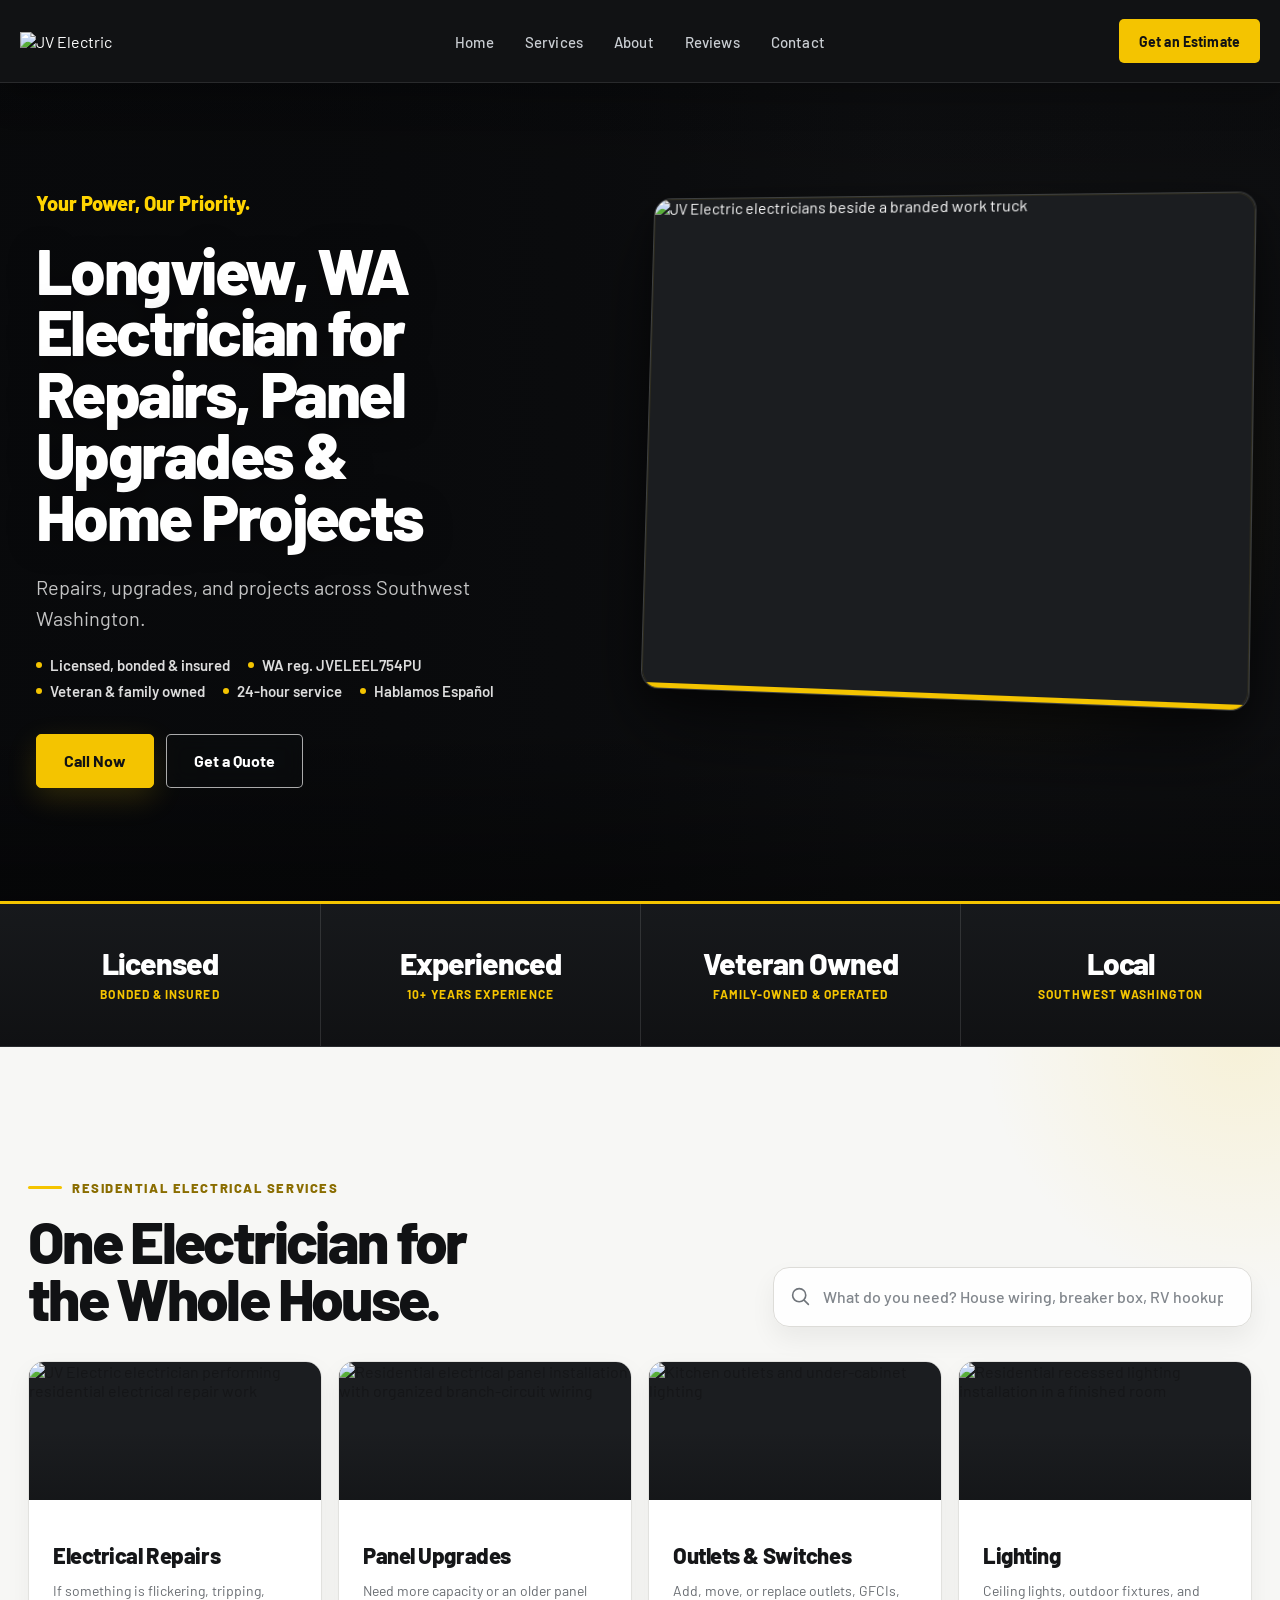
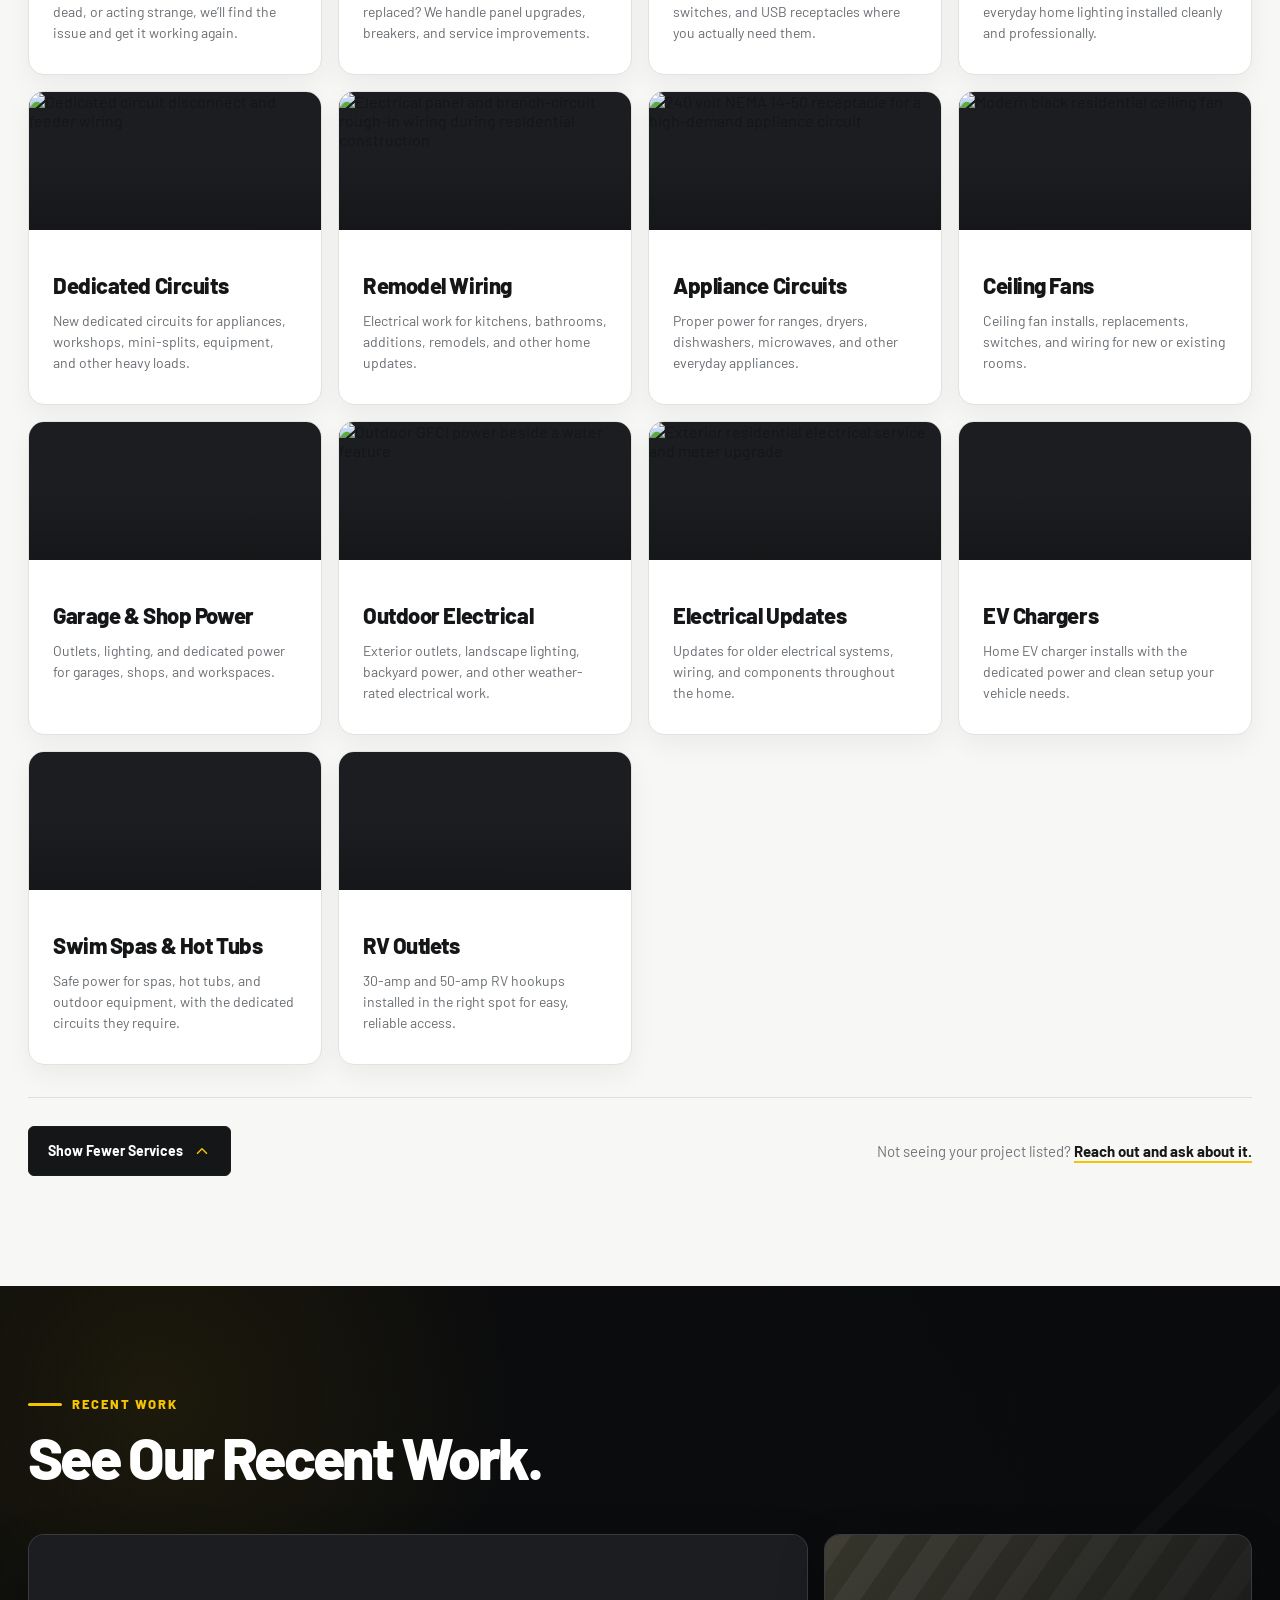
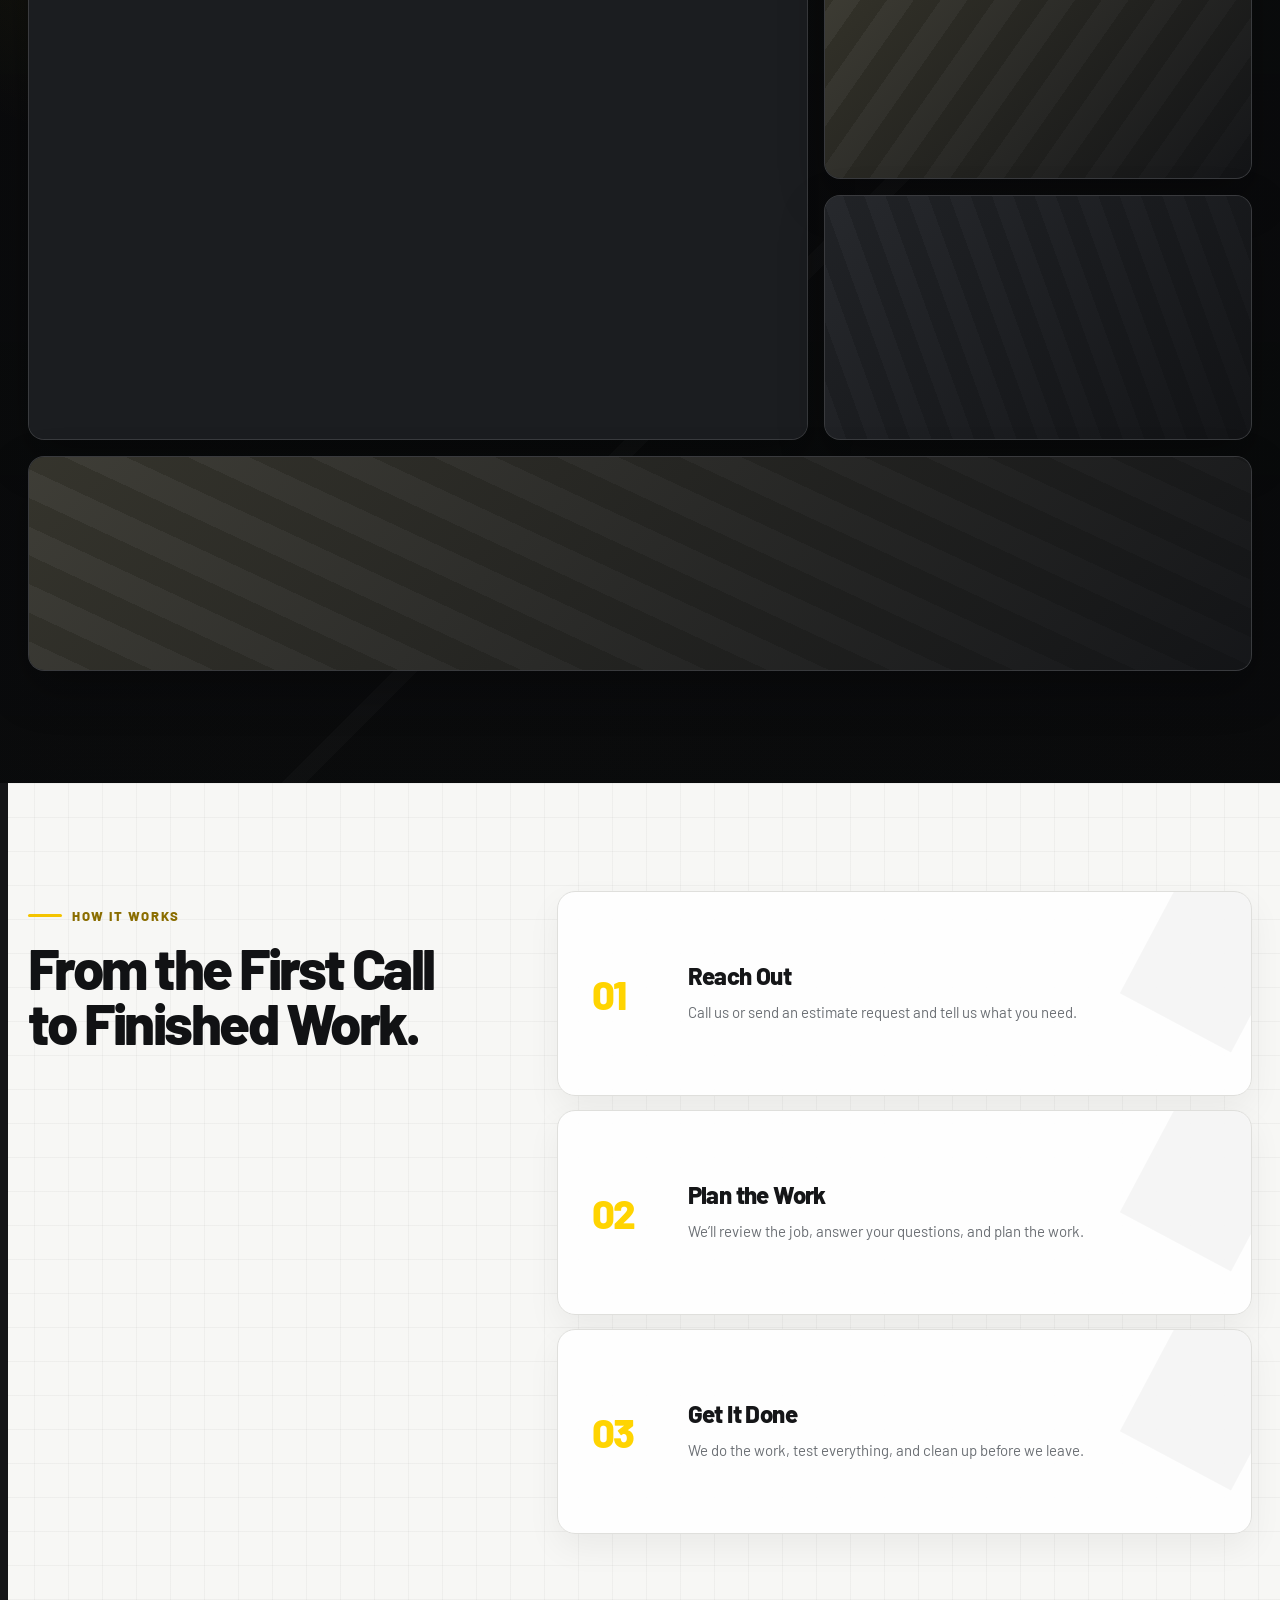
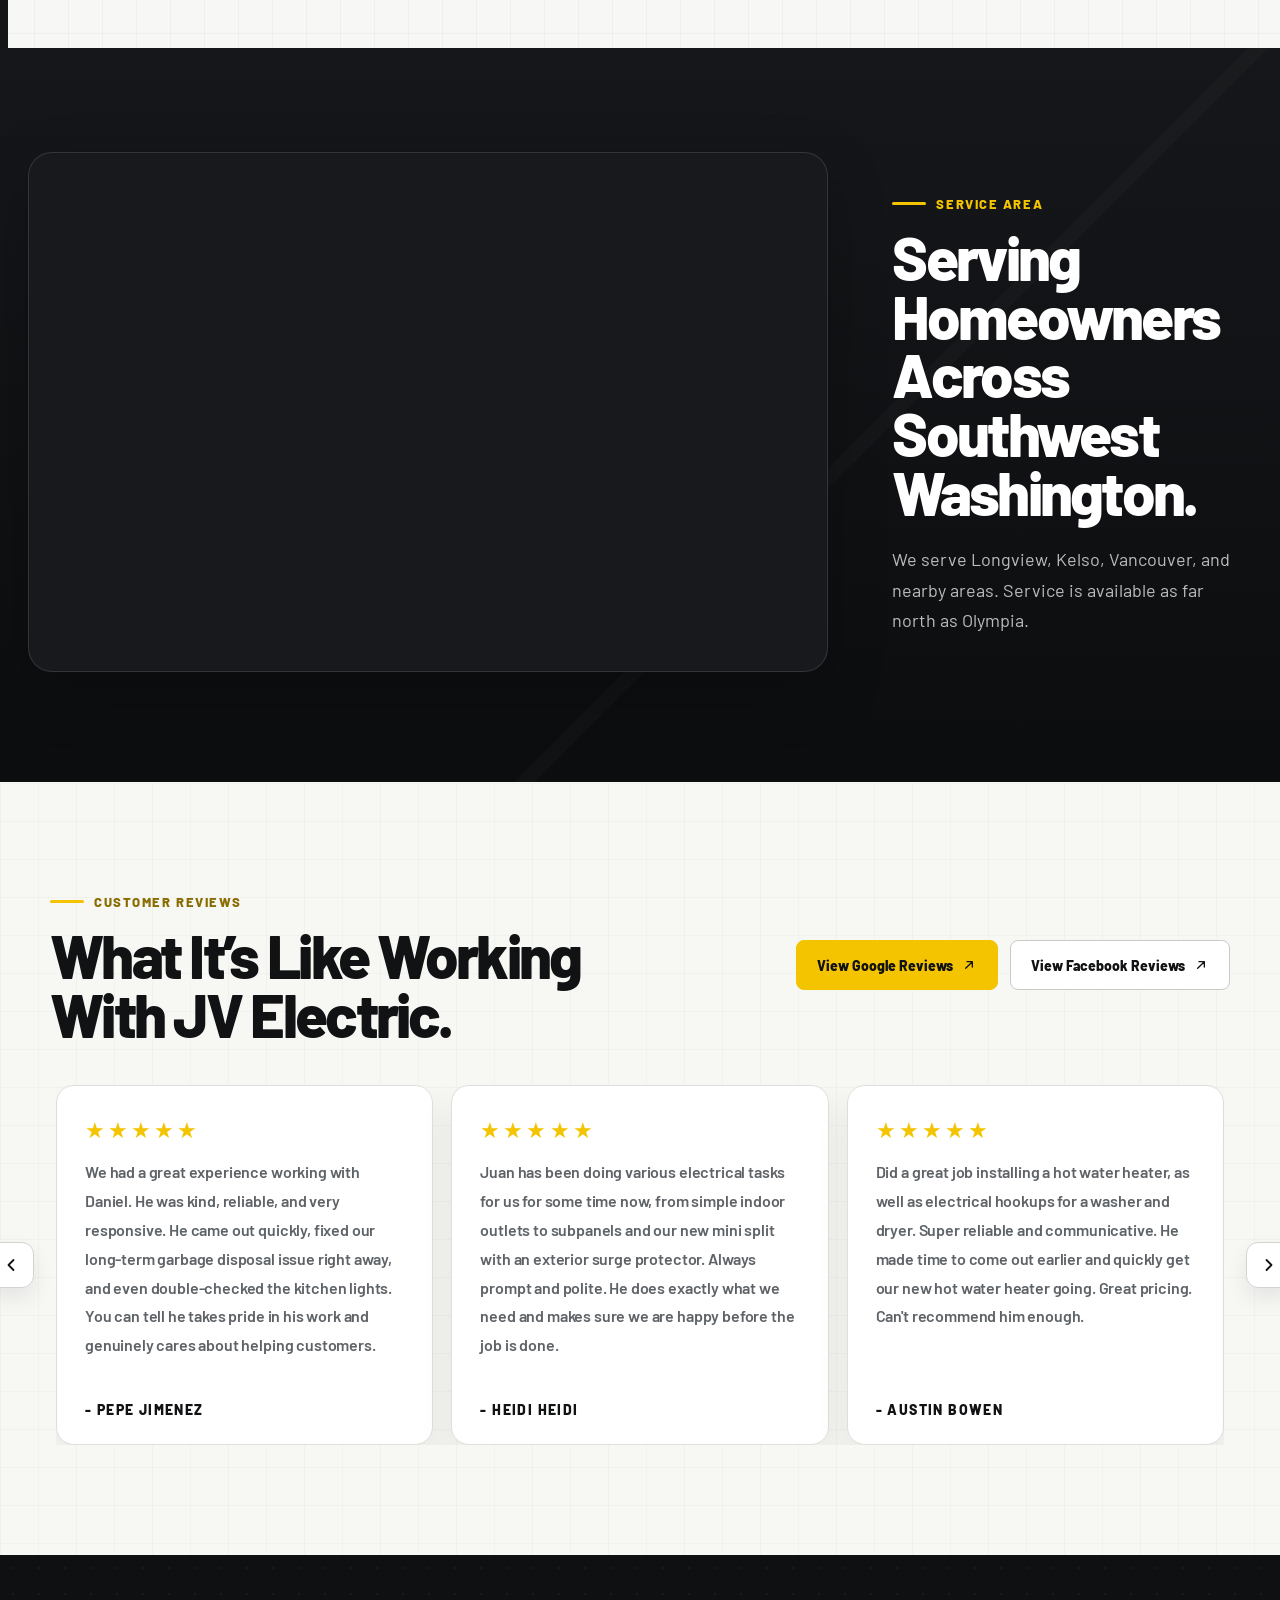
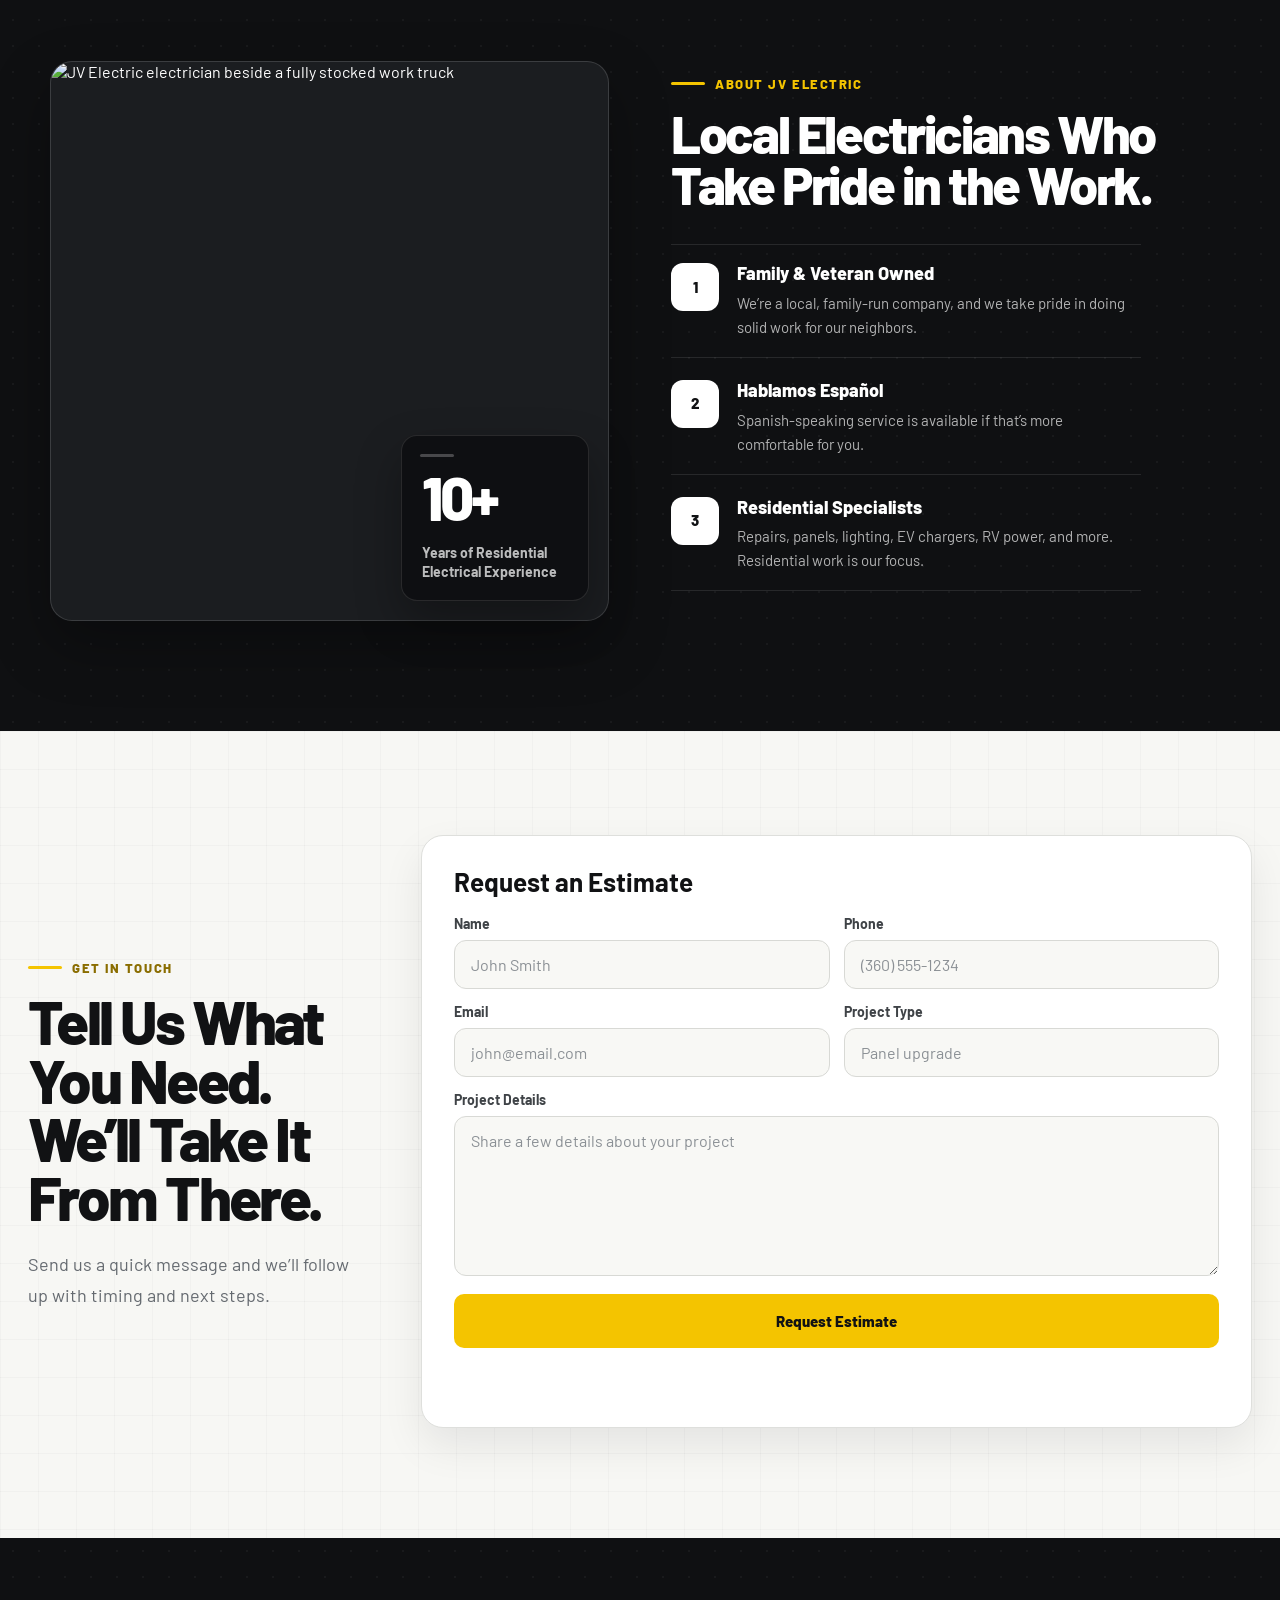
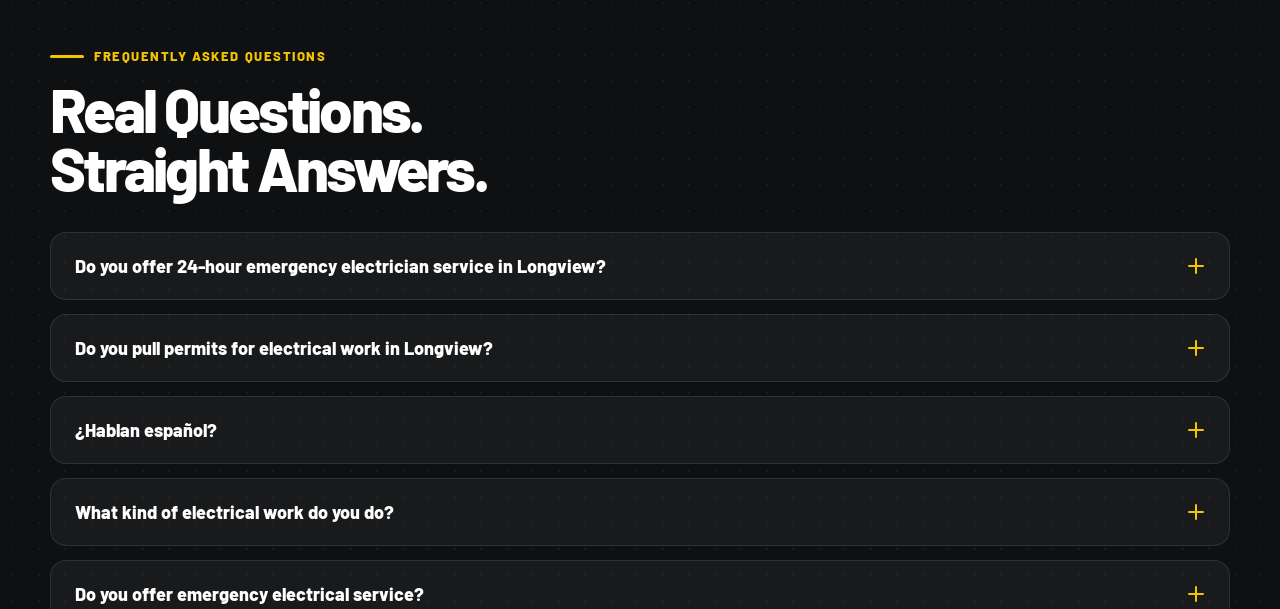
==== commit 918d2c29: "Homepage: self-host core script, Electrician schema, Longview FAQ, trust row - Move the core script " ====
--- a/index.html
+++ b/index.html
@@ -1038,6 +1038,33 @@
       }
     }
   </style>
+  <script type="application/ld+json">
+  {
+    "@context": "https://schema.org",
+    "@type": "Electrician",
+    "name": "JV Electric LLC",
+    "url": "https://www.jvelectricpnw.com/",
+    "telephone": "+1-360-442-3618",
+    "logo": "https://www.jvelectricpnw.com/jv-electric-logo-full.png",
+    "image": "https://www.jvelectricpnw.com/jv-electricians-branded-truck.webp",
+    "description": "Residential electrician serving Longview, Kelso and Southwest Washington: panel upgrades, repairs, EV chargers, lighting and 24-hour emergency service.",
+    "areaServed": [
+      {"@type": "City", "name": "Longview, WA"},
+      {"@type": "City", "name": "Kelso, WA"},
+      {"@type": "City", "name": "Kalama, WA"},
+      {"@type": "City", "name": "Woodland, WA"},
+      {"@type": "City", "name": "La Center, WA"},
+      {"@type": "City", "name": "Ridgefield, WA"},
+      {"@type": "City", "name": "Vancouver, WA"}
+    ],
+    "knowsLanguage": ["en", "es"],
+    "sameAs": [
+      "https://www.facebook.com/profile.php?id=61584432115757",
+      "https://www.instagram.com/jvelectriicllc",
+      "https://www.tiktok.com/@jvelectriic"
+    ]
+  }
+  </script>
 </head>
 <body>
   <header class="site-header">
@@ -1091,6 +1118,13 @@
           <p class="hero-slogan">Your Power, Our Priority.</p>
           <h1>Longview, WA Electrician for Repairs, Panel Upgrades &amp; Home Projects</h1>
           <p><span class="desktop-copy-only">Repairs, upgrades, and projects across Southwest Washington.</span><span class="mobile-copy-only">Repairs, upgrades, and home projects across Southwest Washington.</span></p>
+          <ul class="hero-trust" aria-label="Why homeowners choose JV Electric">
+            <li>Licensed, bonded &amp; insured</li>
+            <li>WA reg. JVELEEL754PU</li>
+            <li>Veteran &amp; family owned</li>
+            <li>24-hour service</li>
+            <li>Hablamos Español</li>
+          </ul>
           <div class="hero-actions">
             <a class="hero-call" href="tel:+13604423618">Call Now</a>
             <a class="hero-quote" href="#contact">Get a Quote</a>
@@ -1753,6 +1787,36 @@
         <div class="faq-list" aria-label="Frequently asked questions">
           <article class="faq-item">
             <button class="faq-button" type="button" aria-expanded="false">
+              <span>Do you offer 24-hour emergency electrician service in Longview?</span>
+              <span class="faq-plus" aria-hidden="true"></span>
+            </button>
+            <div class="faq-panel">
+              <p>Yes. JV Electric offers 24-hour service for urgent residential electrical problems in Longview, Kelso and nearby areas. Call <a href="tel:+13604423618">(360) 442-3618</a>.</p>
+            </div>
+          </article>
+
+          <article class="faq-item">
+            <button class="faq-button" type="button" aria-expanded="false">
+              <span>Do you pull permits for electrical work in Longview?</span>
+              <span class="faq-plus" aria-hidden="true"></span>
+            </button>
+            <div class="faq-panel">
+              <p>Yes. When a job needs an electrical permit, we pull it and schedule the inspection for you.</p>
+            </div>
+          </article>
+
+          <article class="faq-item">
+            <button class="faq-button" type="button" aria-expanded="false">
+              <span>¿Hablan español?</span>
+              <span class="faq-plus" aria-hidden="true"></span>
+            </button>
+            <div class="faq-panel">
+              <p>Sí. Atendemos a clientes en español en Longview, Kelso y el suroeste de Washington.</p>
+            </div>
+          </article>
+
+          <article class="faq-item">
+            <button class="faq-button" type="button" aria-expanded="false">
               <span>What kind of electrical work do you do?</span>
               <span class="faq-plus" aria-hidden="true"></span>
             </button>
@@ -1863,6 +1927,8 @@
   </footer>
 
   <script src="script.js"></script>
+  <script src="site-core.js"></script>
+  <script src="jv-client-updates.js"></script>
 
   <script>
     (() => {
--- a/styles.css
+++ b/styles.css
@@ -6068,3 +6068,39 @@
     font-size: 10px !important;
   }
 }
+
+
+/* Trust row under the hero headline */
+.hero-trust {
+  display: flex;
+  flex-wrap: wrap;
+  gap: 8px 18px;
+  margin: 22px 0 0;
+  padding: 0;
+  list-style: none;
+  color: rgba(255, 255, 255, 0.86);
+  font-size: 15px;
+  font-weight: 600;
+}
+
+.hero-trust li {
+  display: flex;
+  align-items: center;
+  gap: 8px;
+}
+
+.hero-trust li::before {
+  content: "";
+  width: 6px;
+  height: 6px;
+  border-radius: 50%;
+  background: var(--yellow);
+  flex: none;
+}
+
+@media (max-width: 760px) {
+  .hero-trust {
+    gap: 6px 14px;
+    font-size: 14px;
+  }
+}
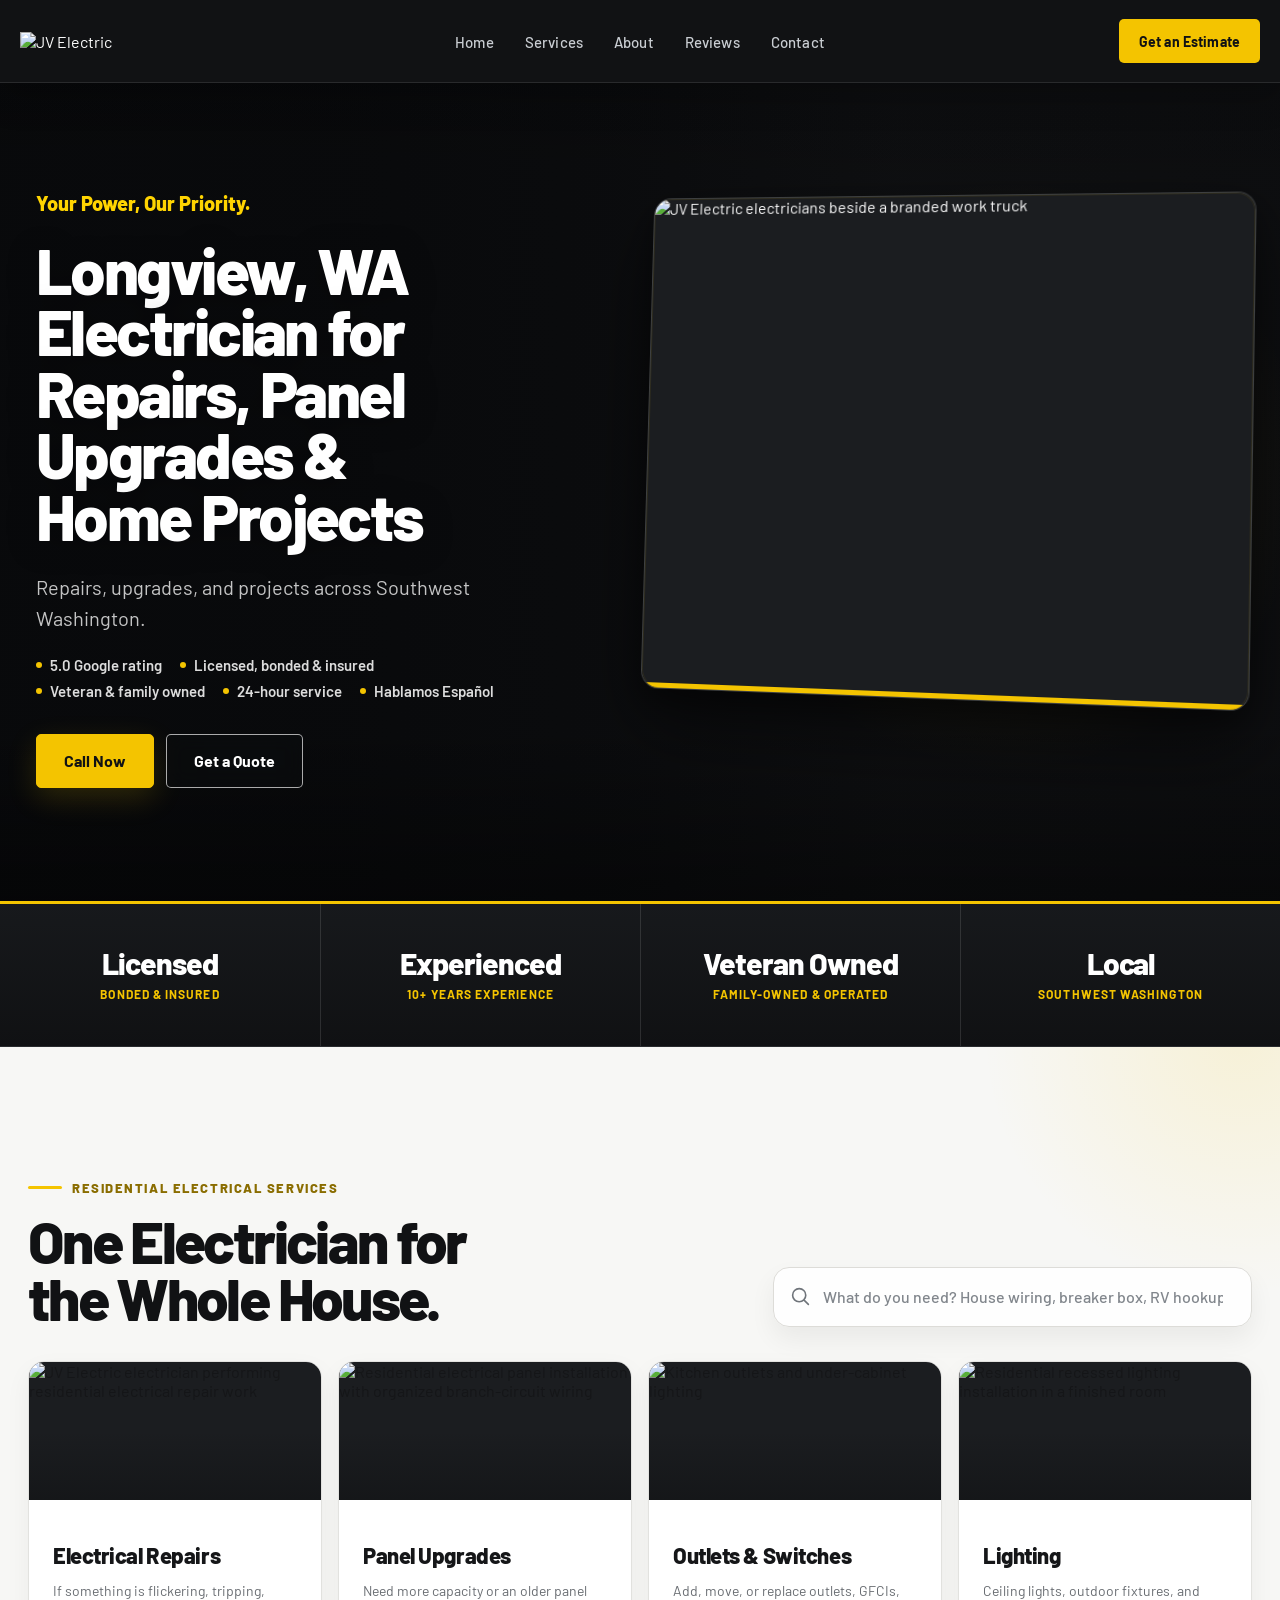
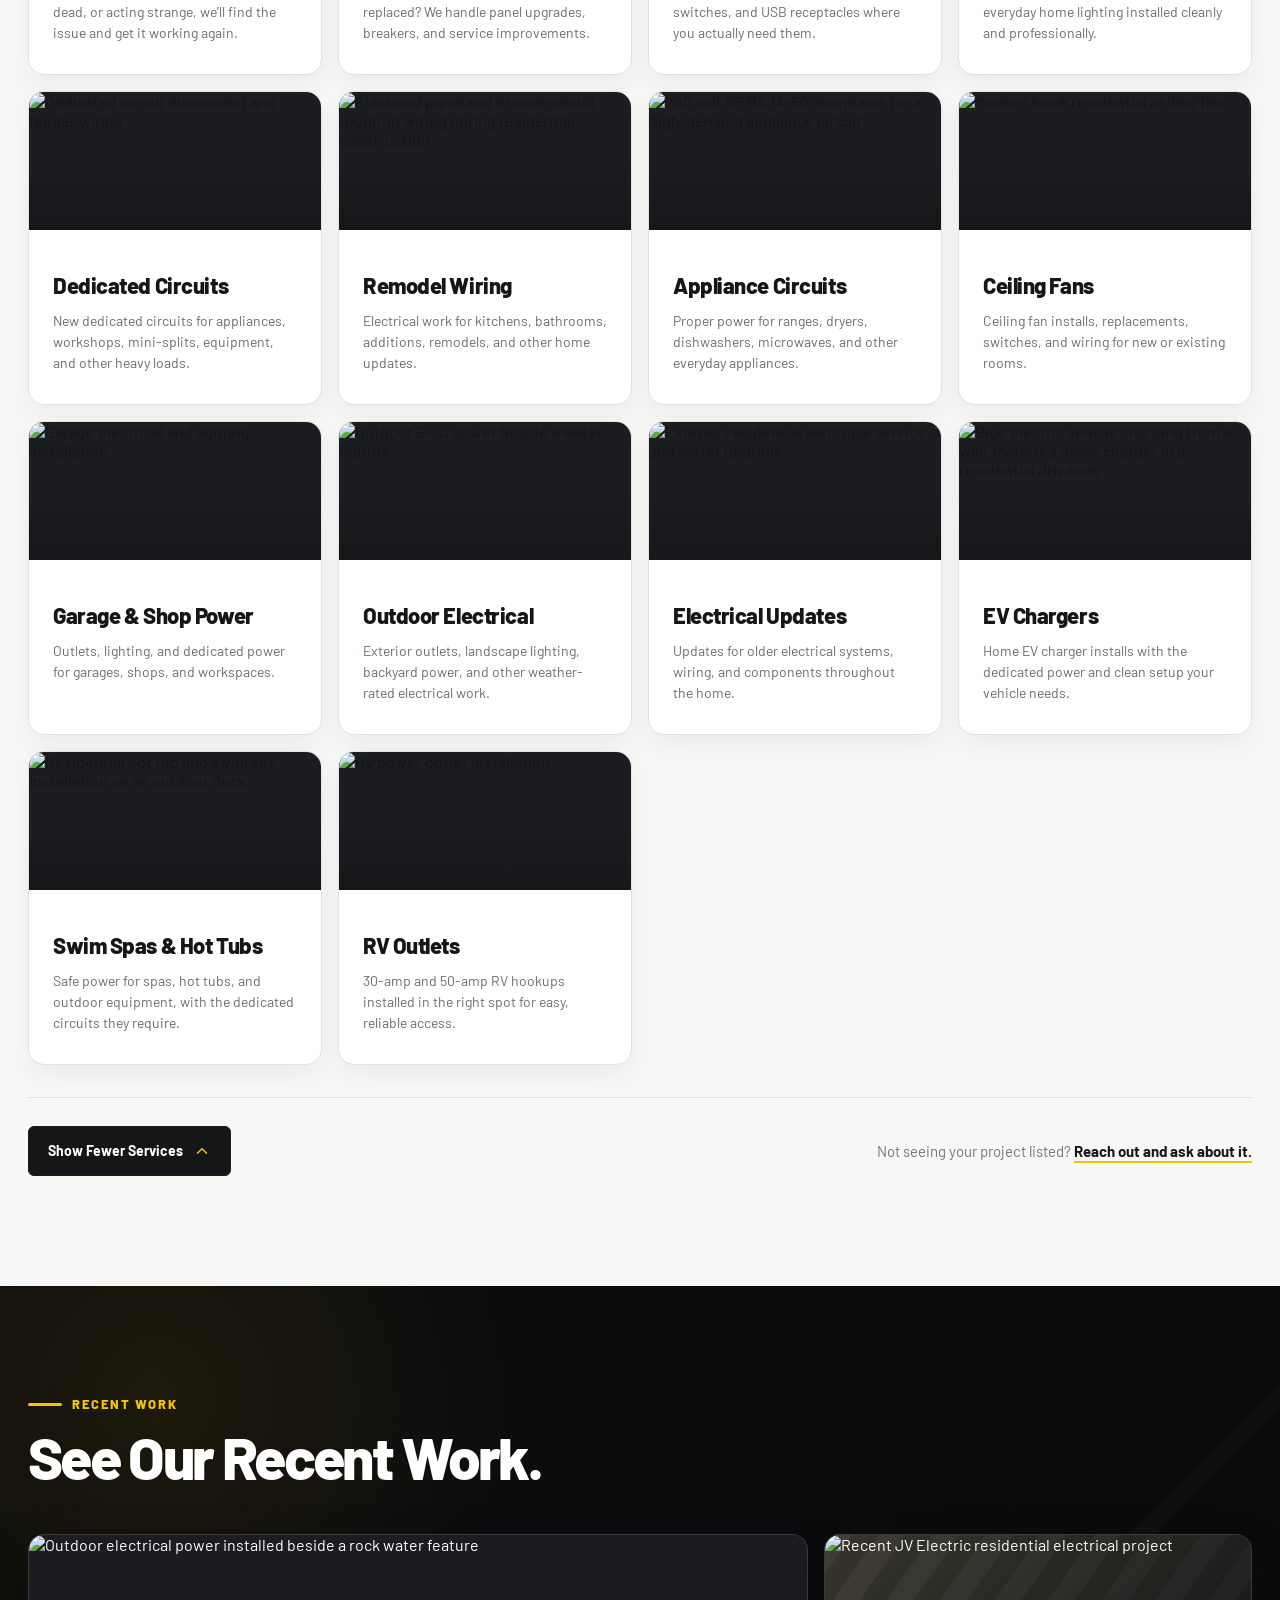
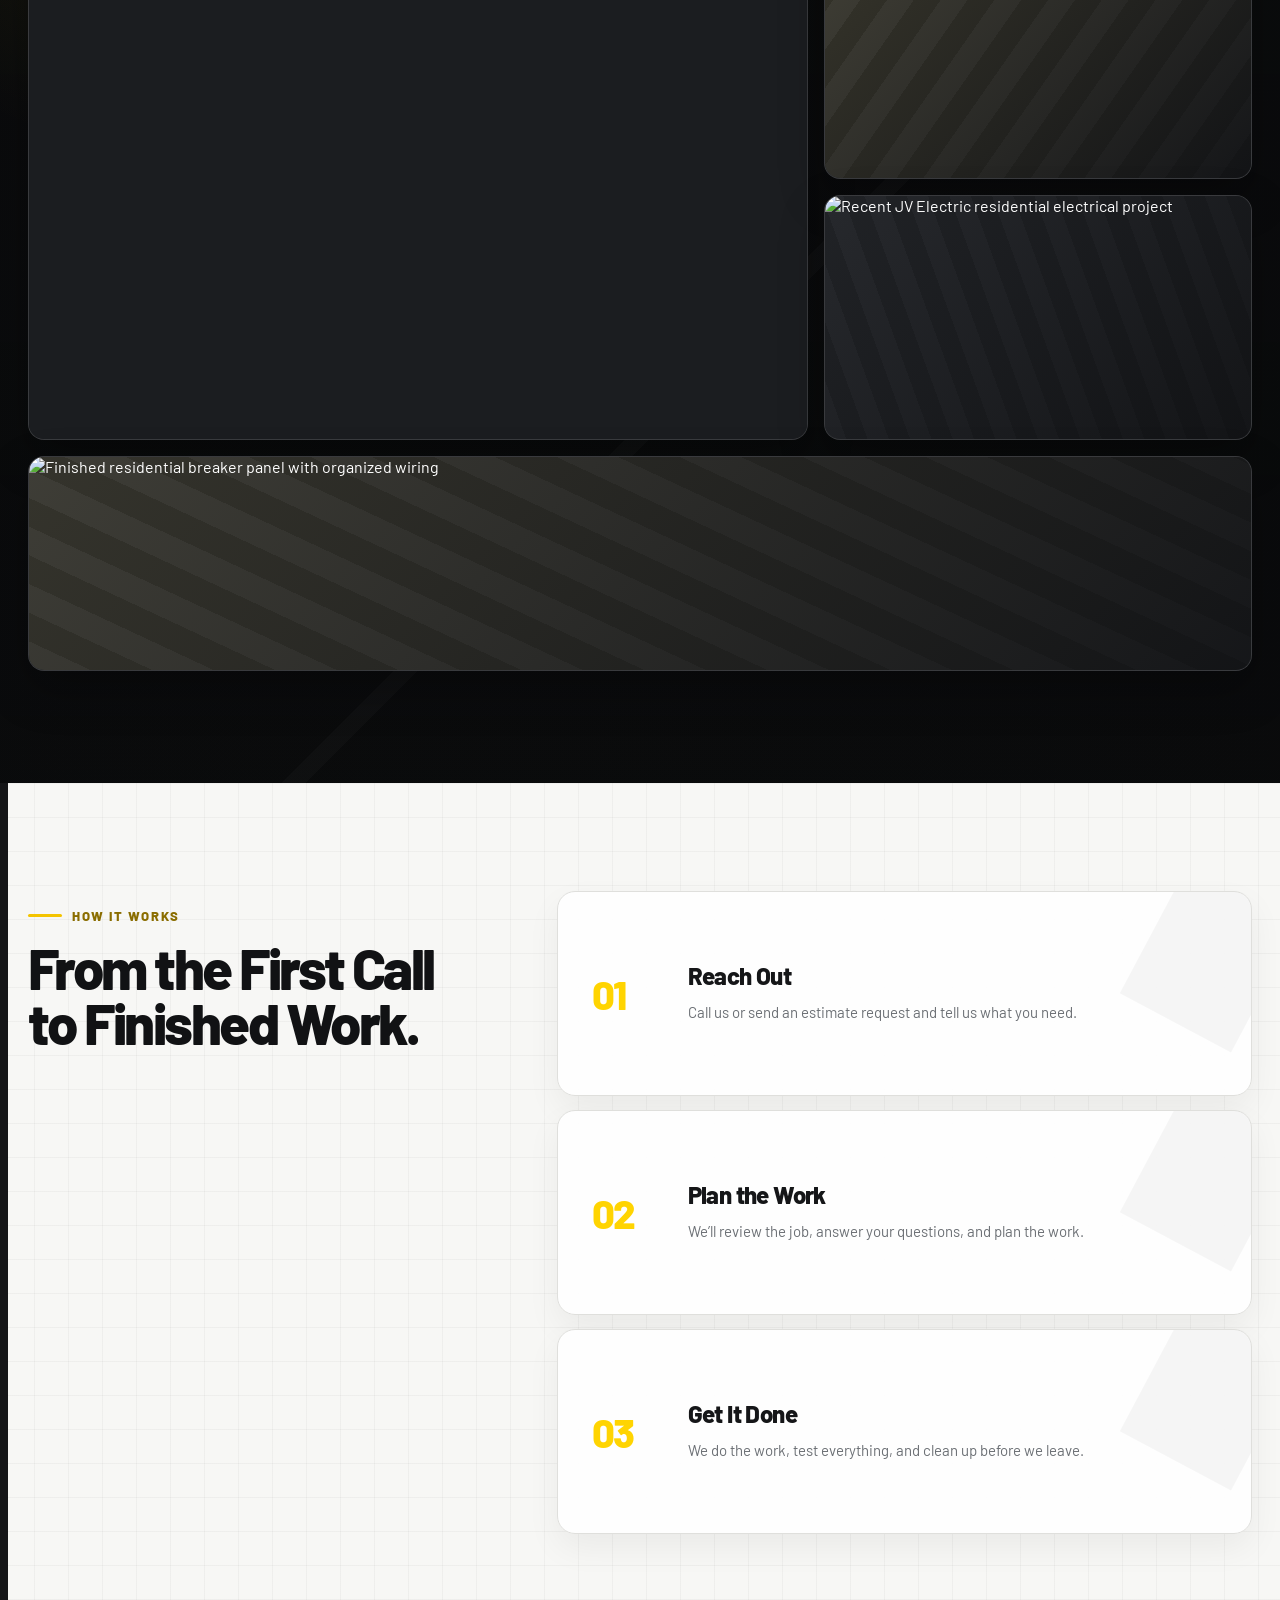
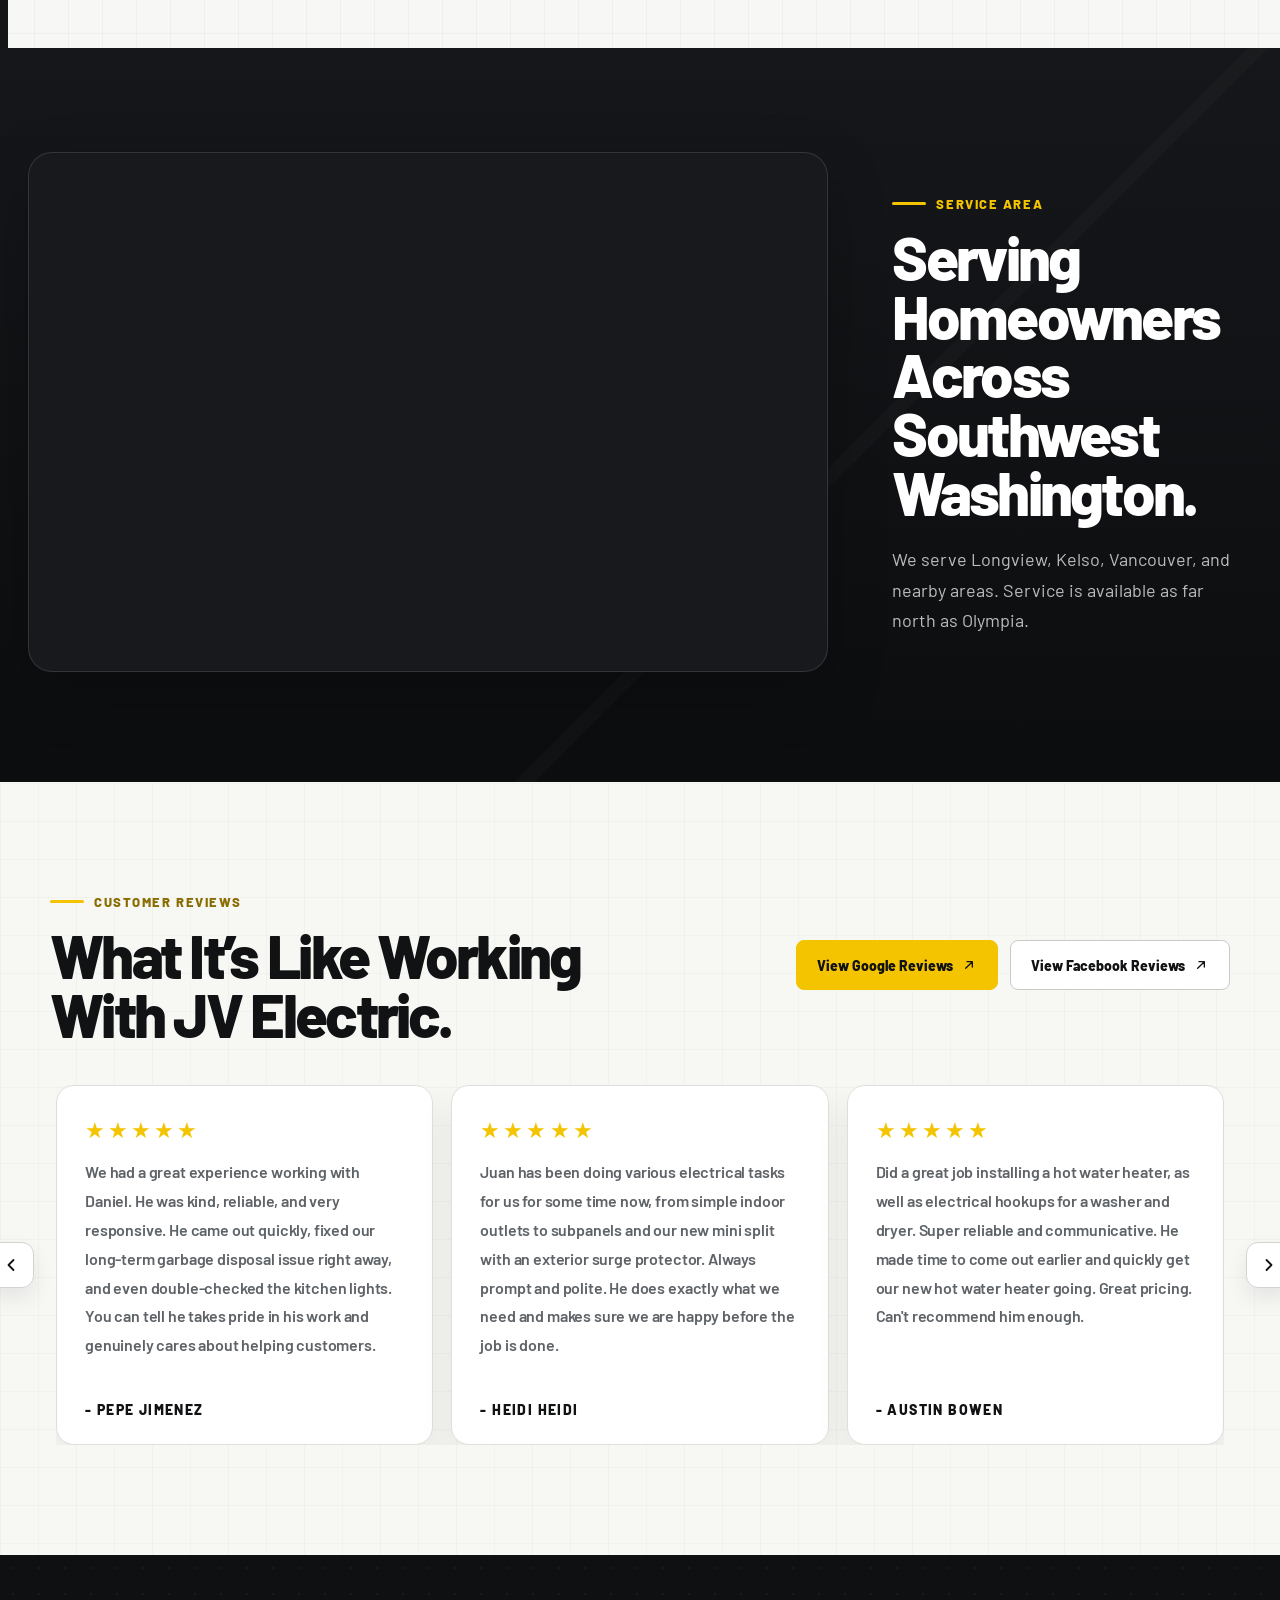
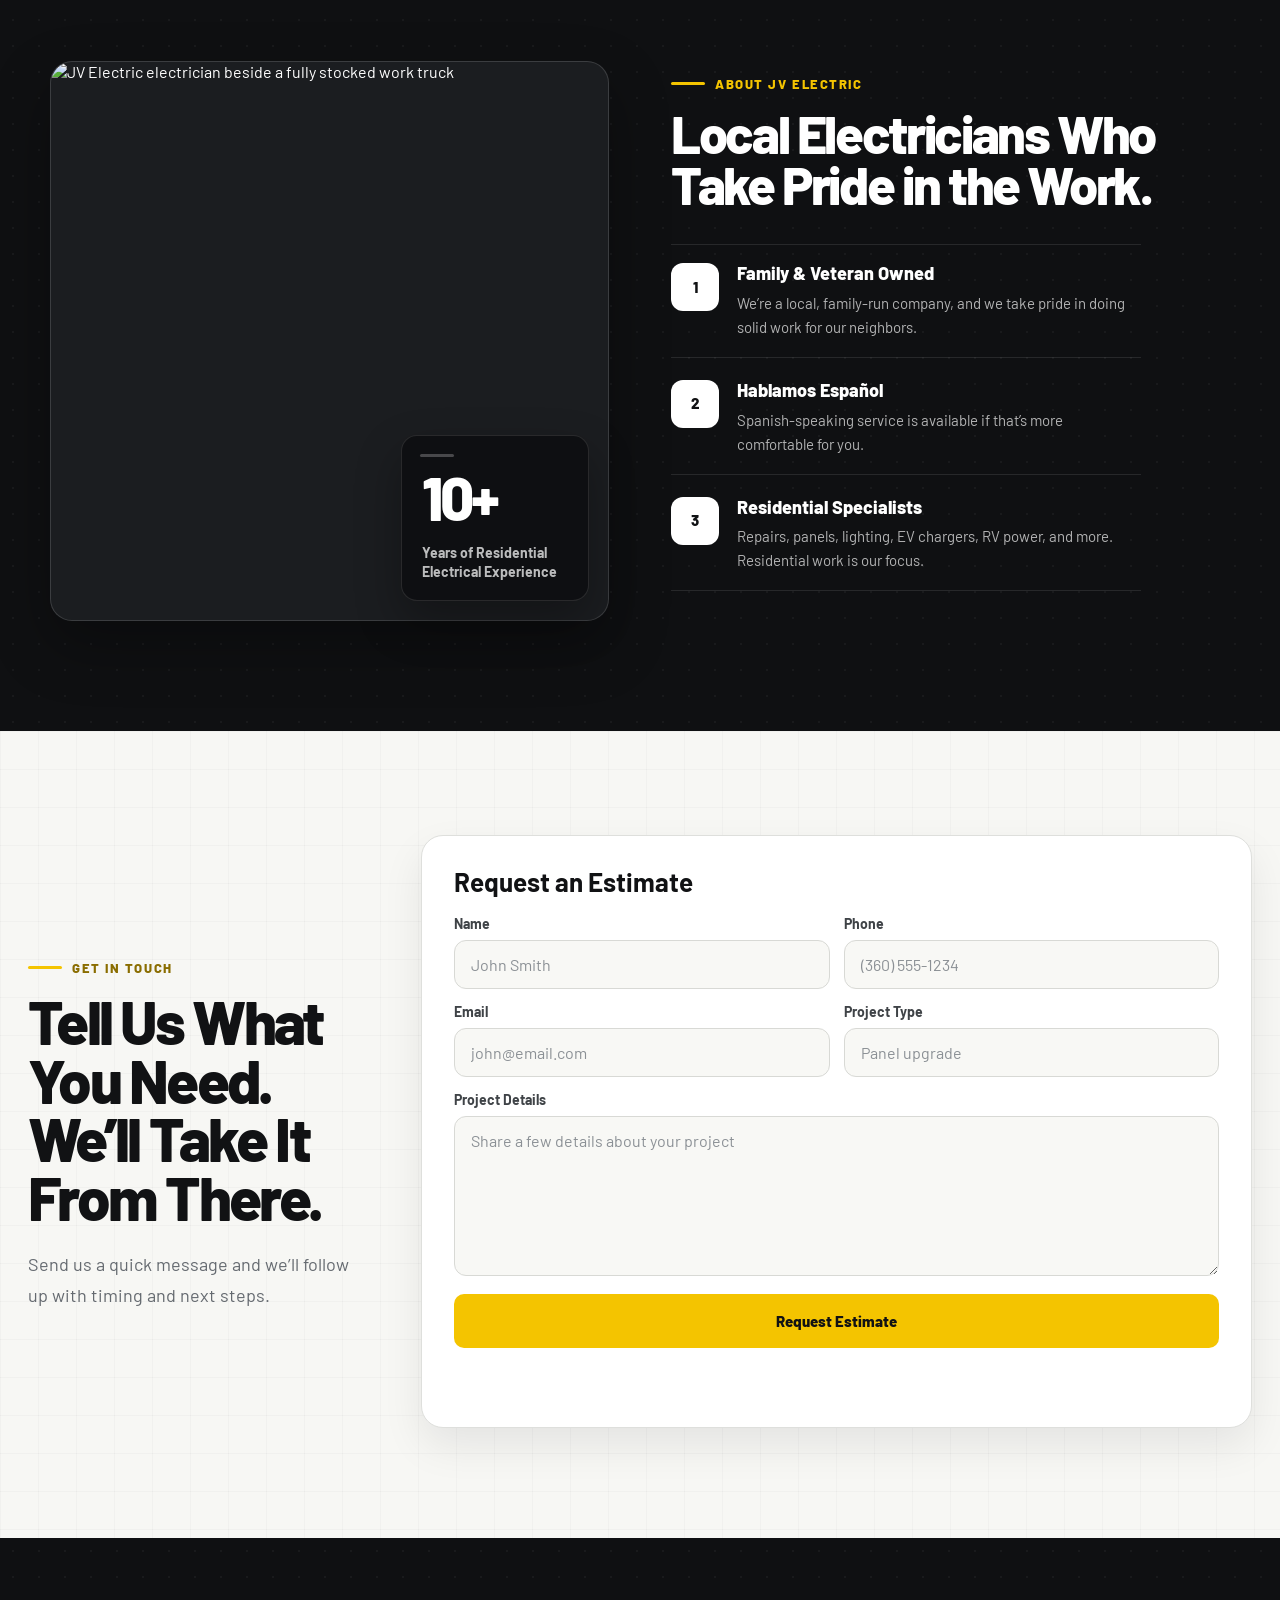
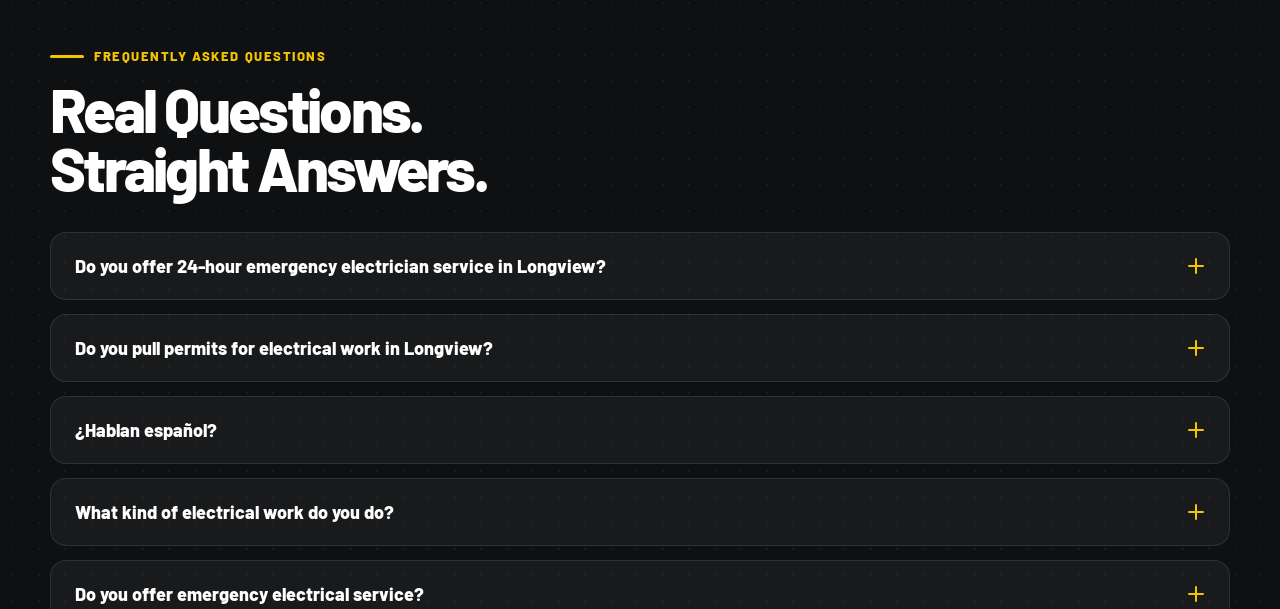
==== commit 1dc57c6a: "Trust row: 5.0 Google rating in place of WA reg number Co-Authored-By: Claude Opus 5.5 <noreply@anth" ====
--- a/index.html
+++ b/index.html
@@ -1119,8 +1119,8 @@
           <h1>Longview, WA Electrician for Repairs, Panel Upgrades &amp; Home Projects</h1>
           <p><span class="desktop-copy-only">Repairs, upgrades, and projects across Southwest Washington.</span><span class="mobile-copy-only">Repairs, upgrades, and home projects across Southwest Washington.</span></p>
           <ul class="hero-trust" aria-label="Why homeowners choose JV Electric">
+            <li>5.0 Google rating</li>
             <li>Licensed, bonded &amp; insured</li>
-            <li>WA reg. JVELEEL754PU</li>
             <li>Veteran &amp; family owned</li>
             <li>24-hour service</li>
             <li>Hablamos Español</li>
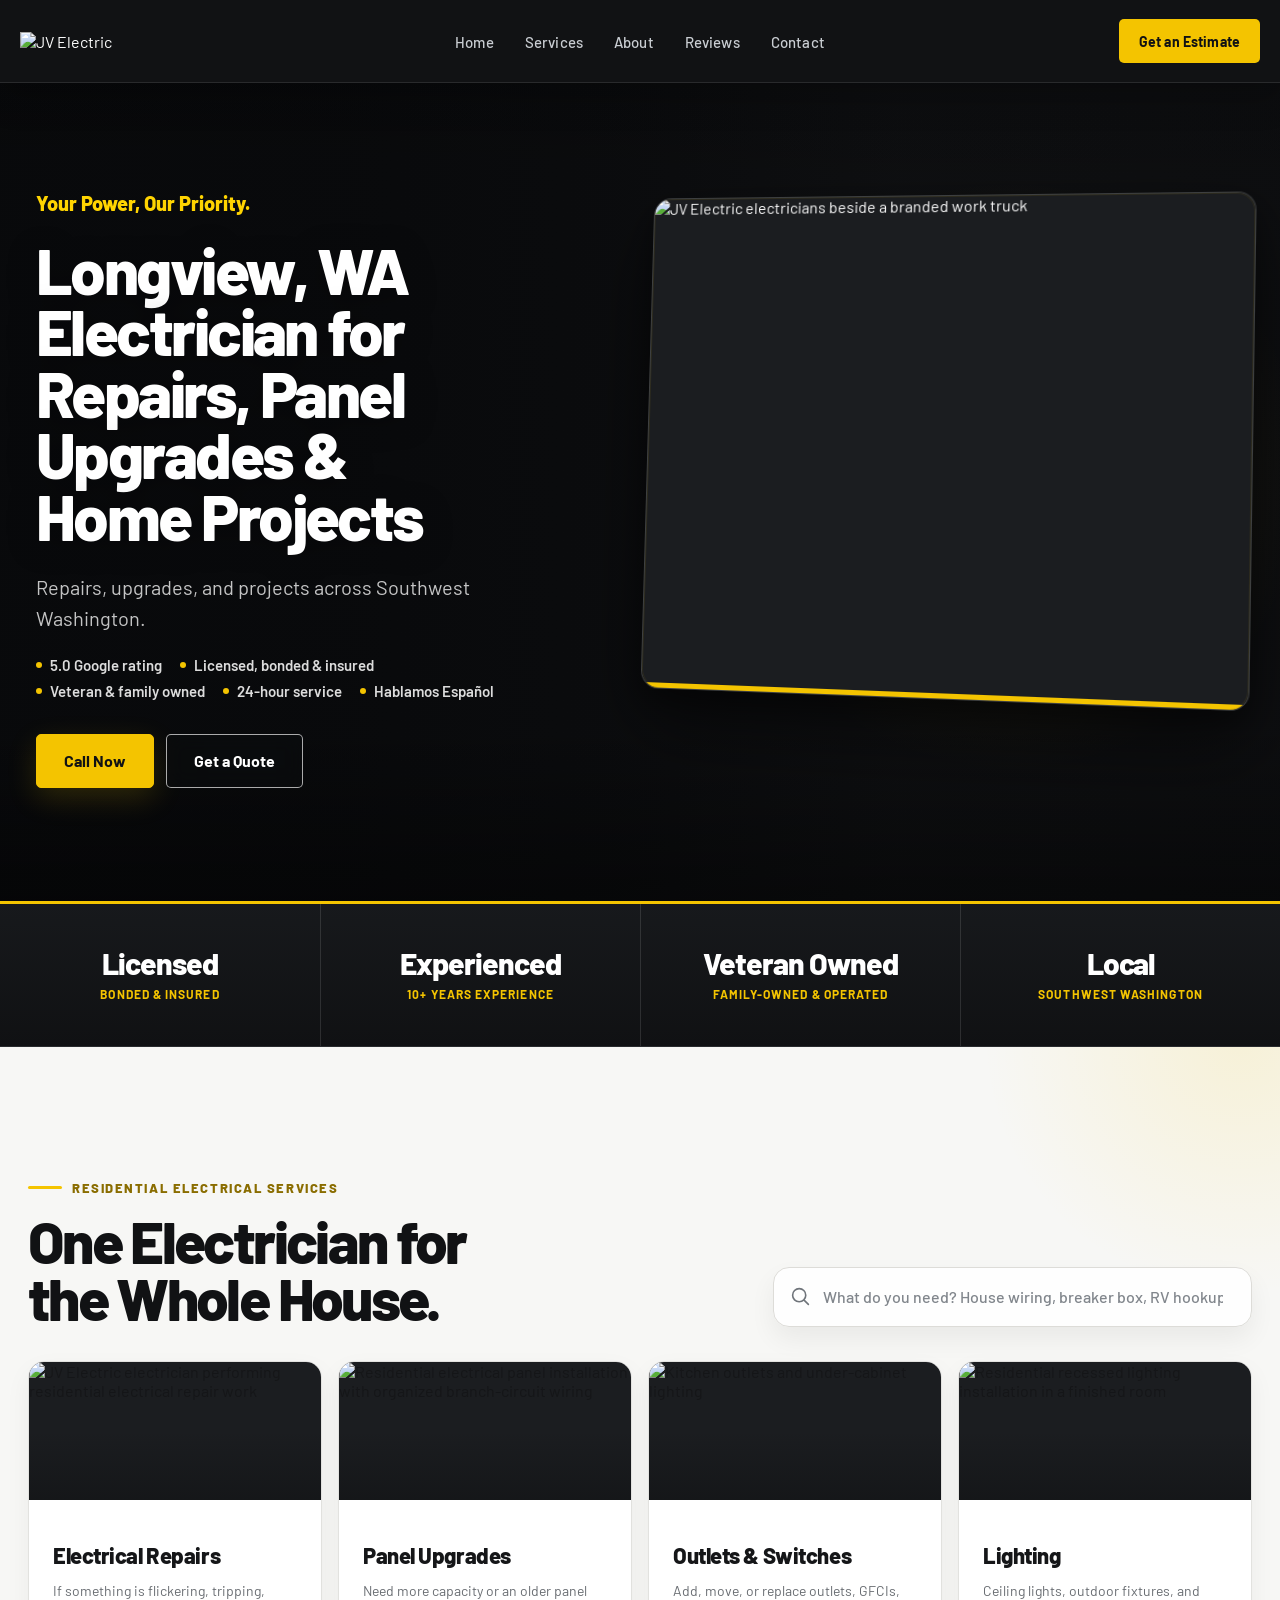
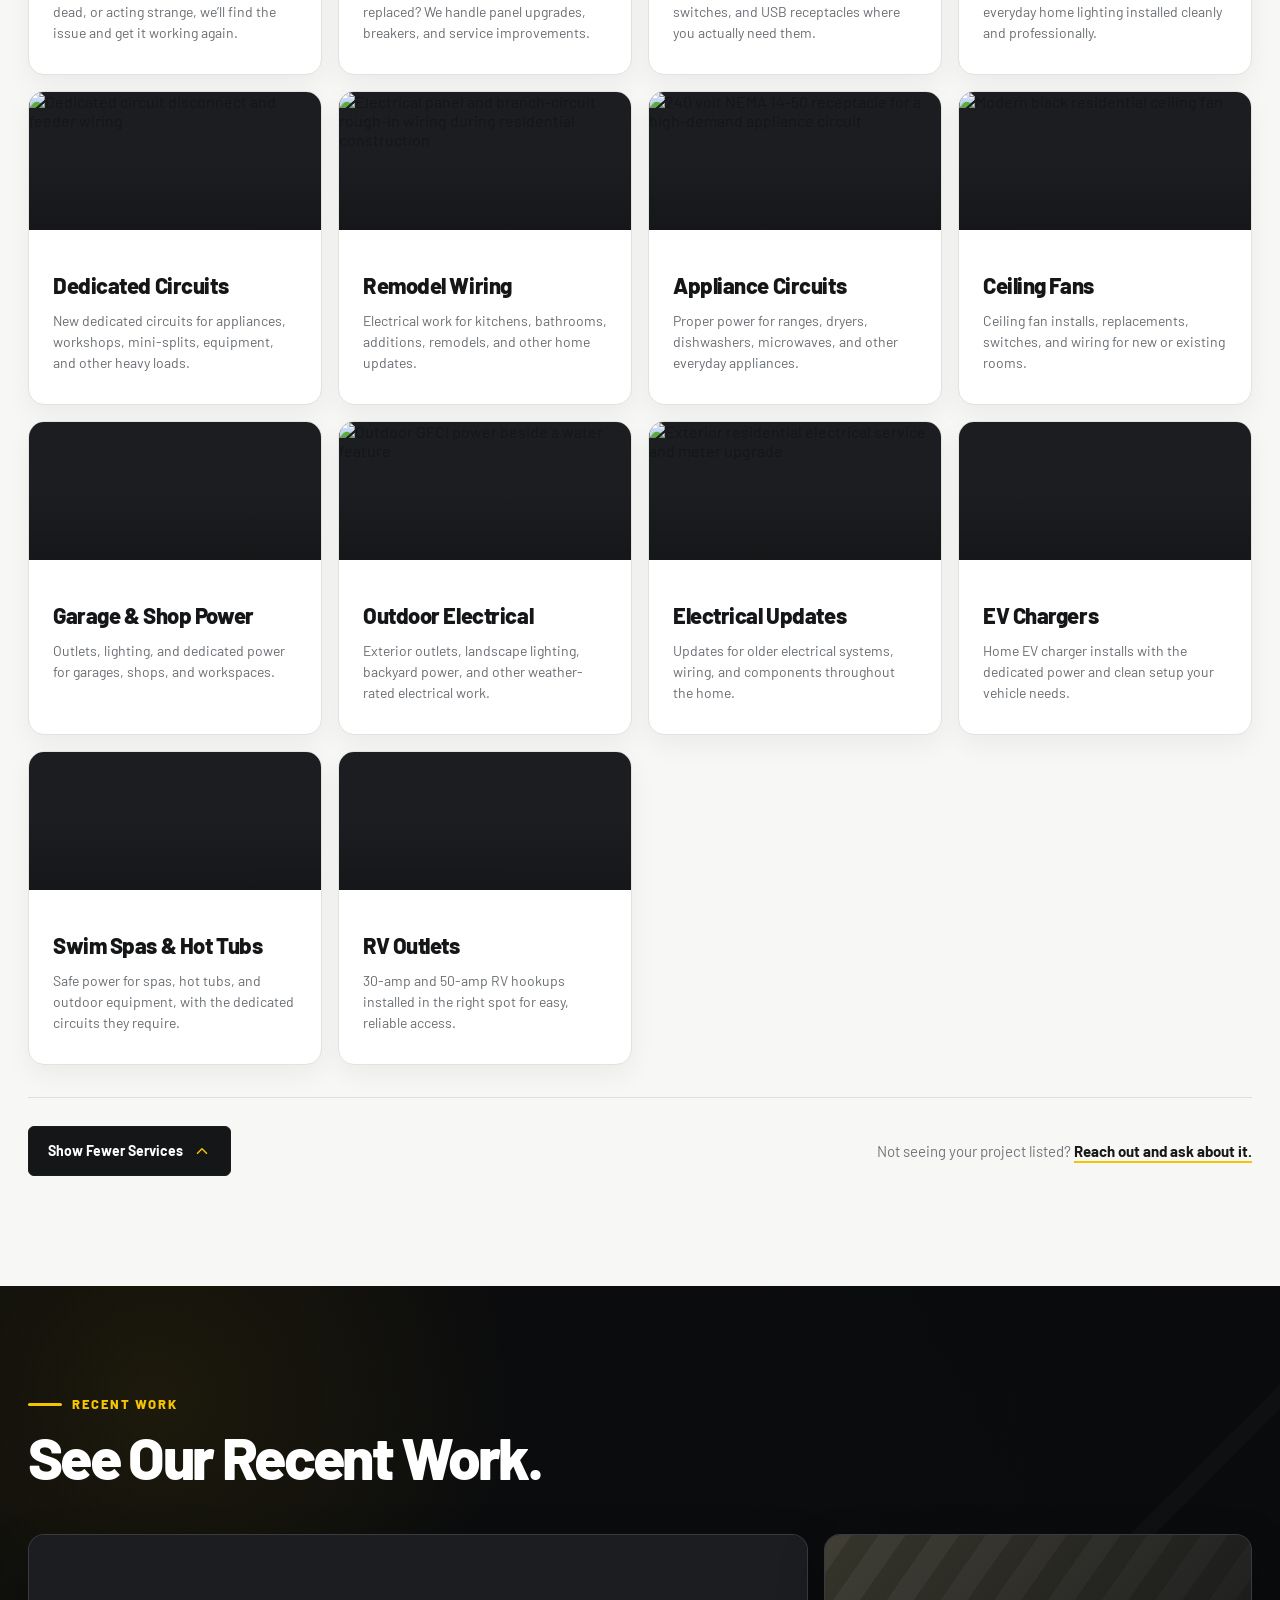
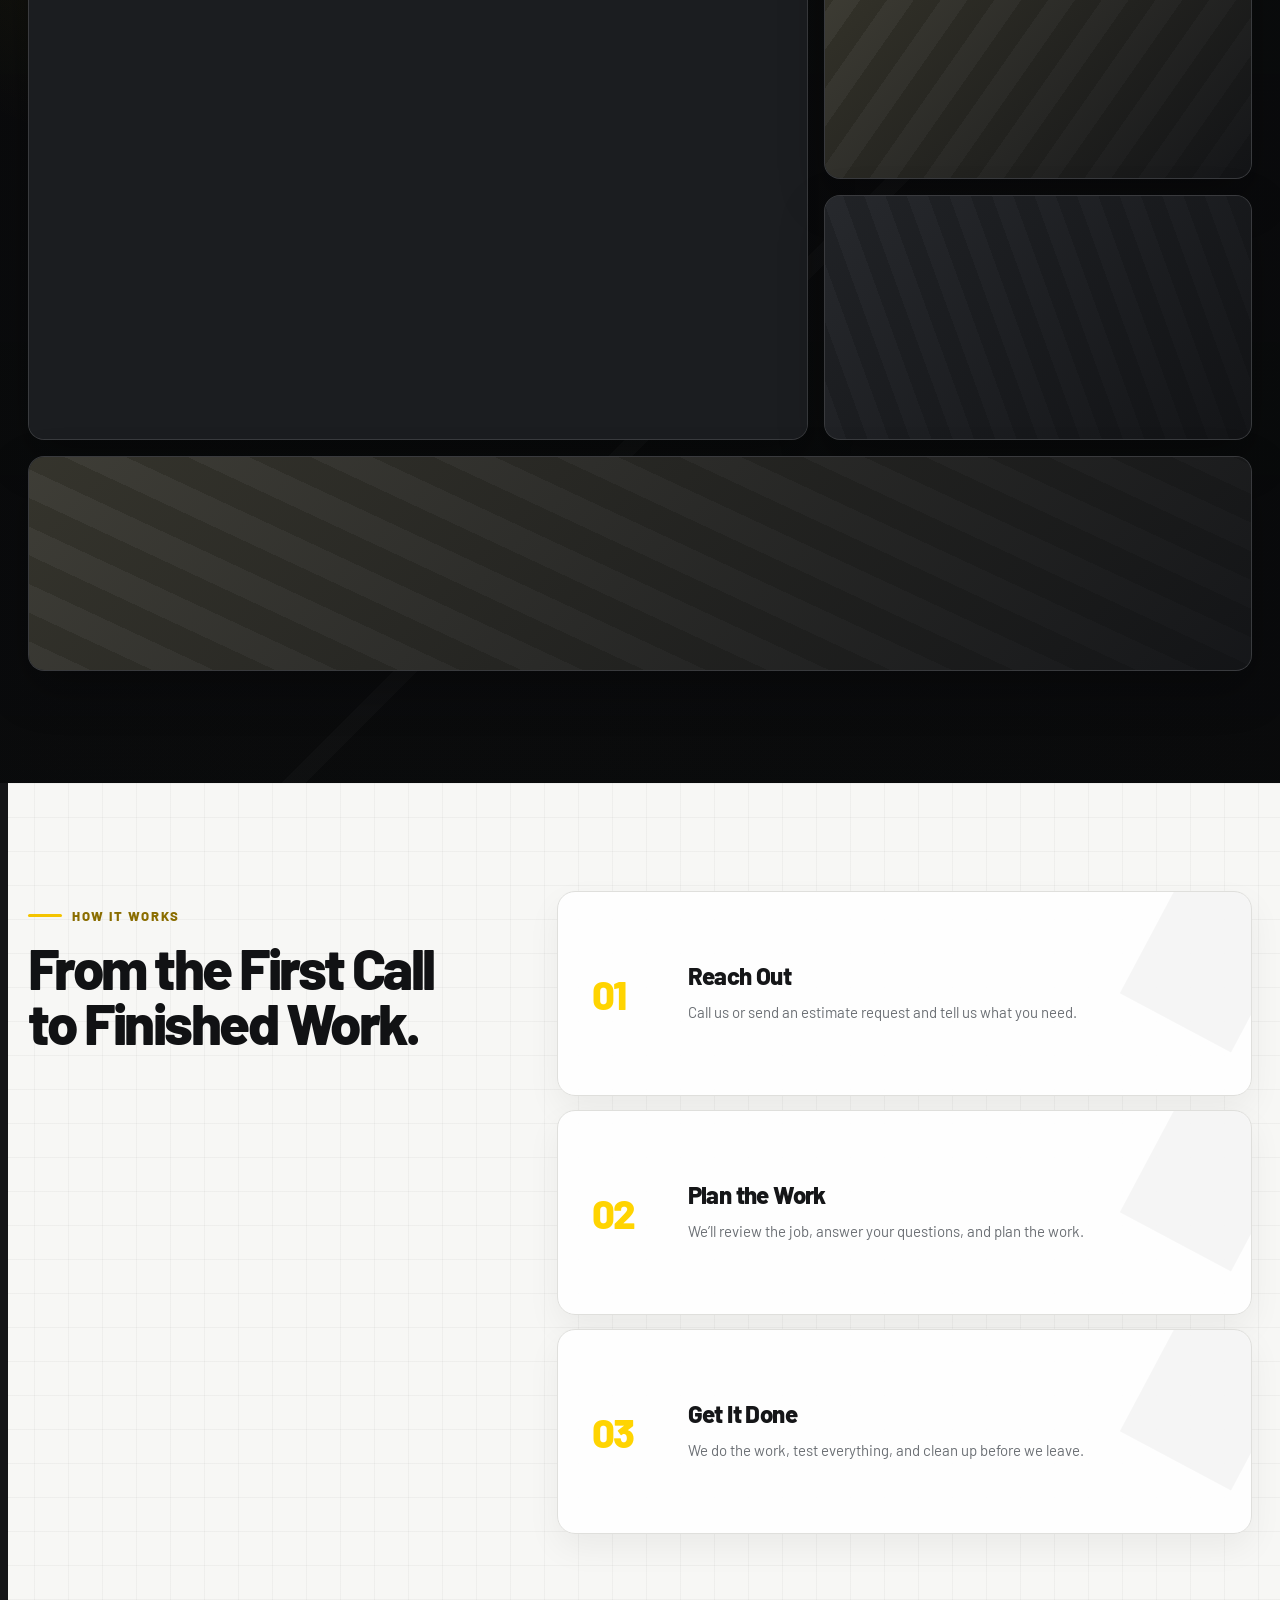
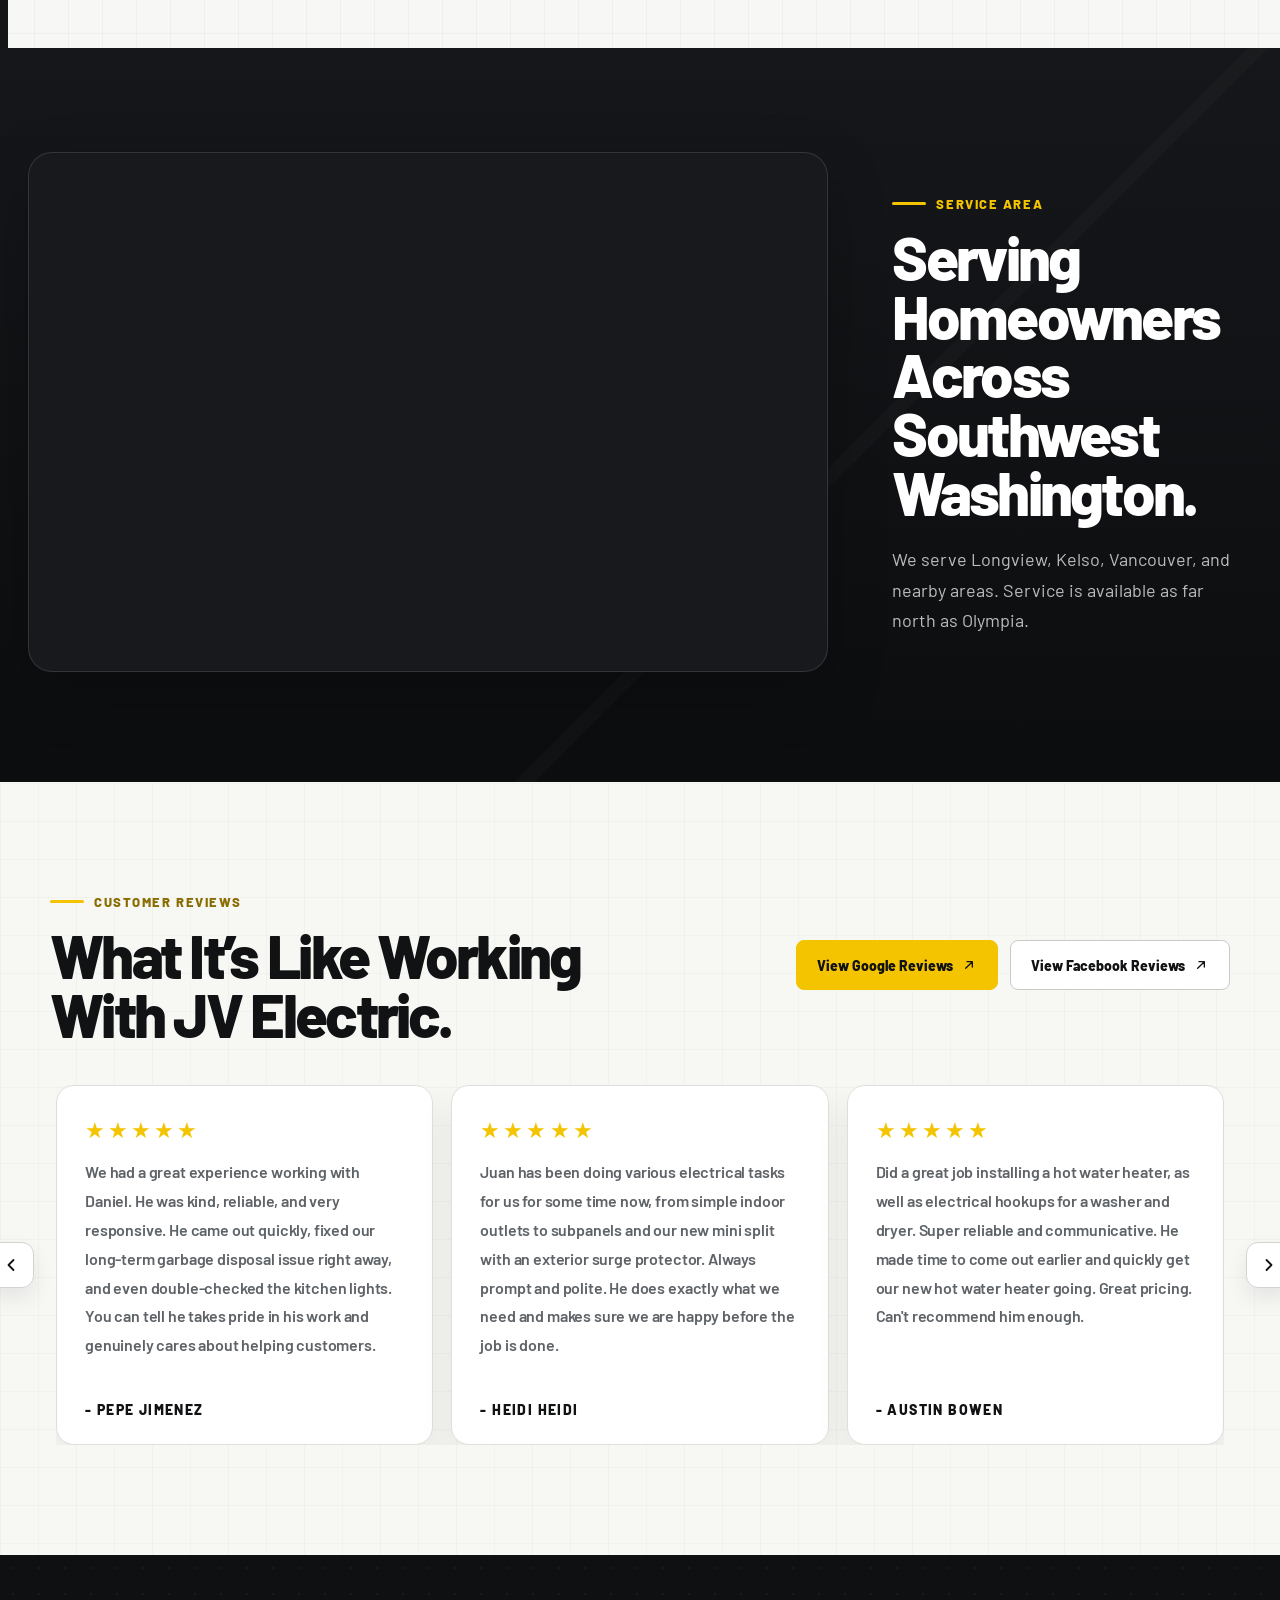
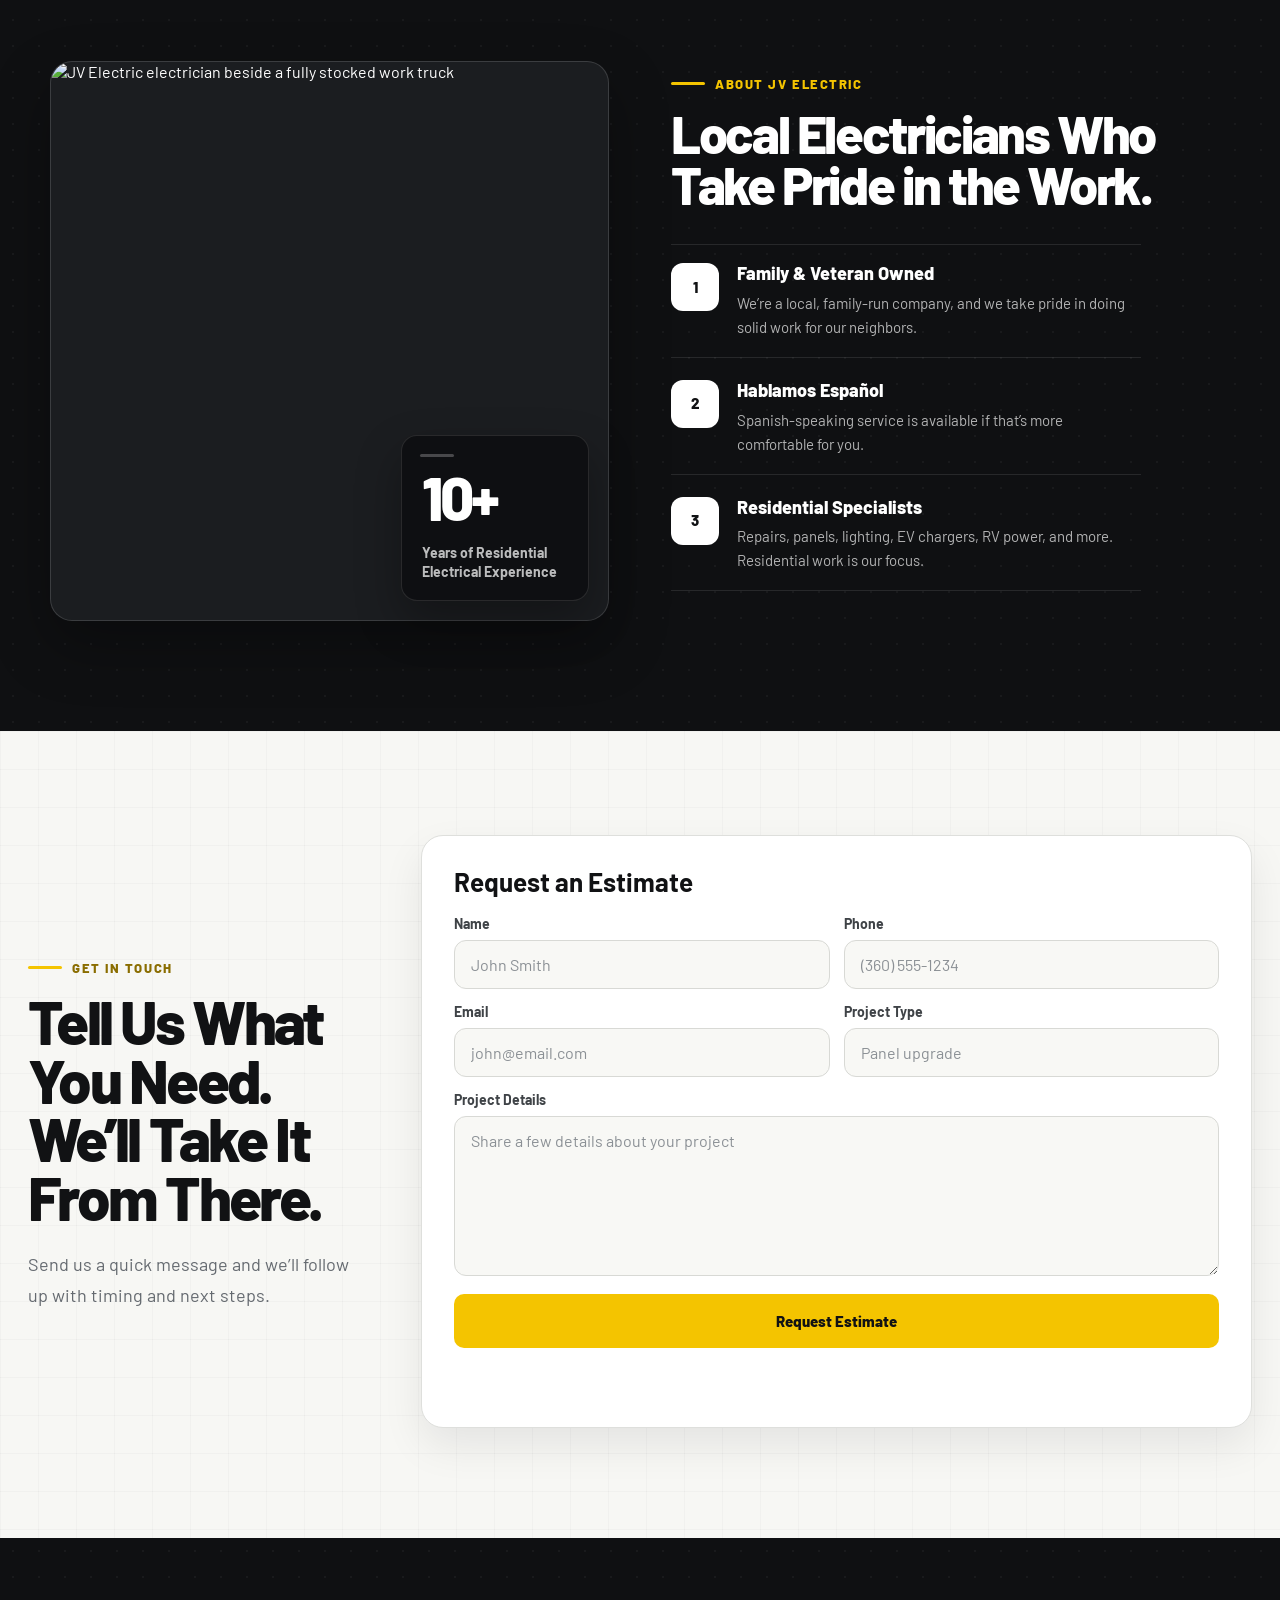
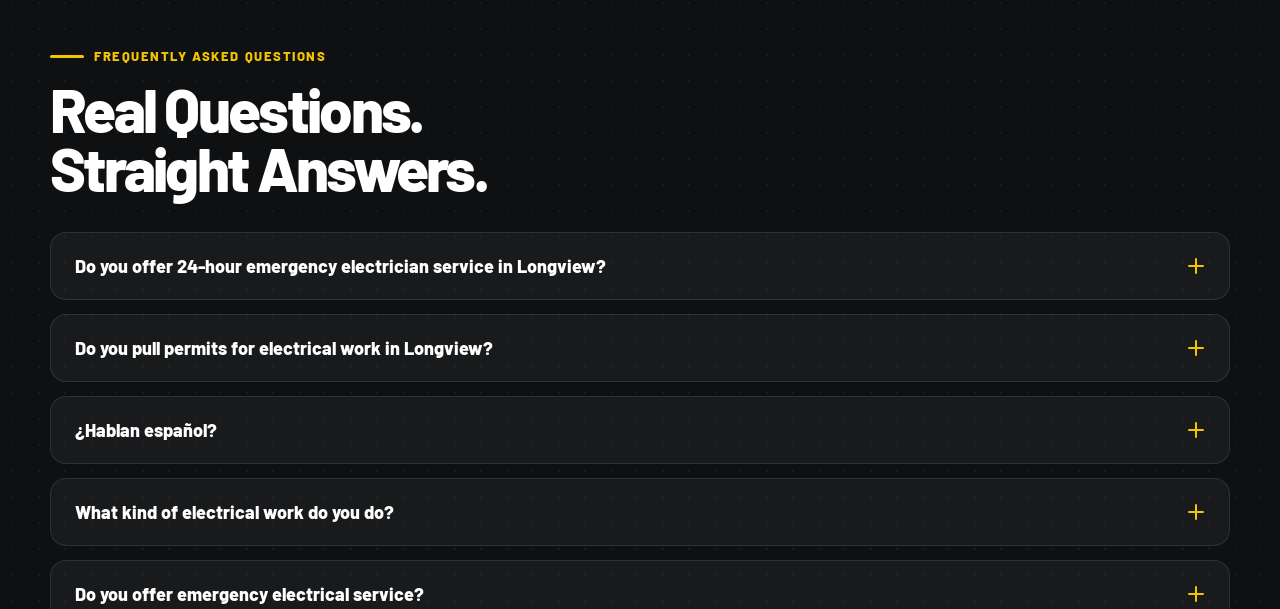
==== commit debdd488: "Add Google Analytics 4 (G-16K0BZVWXB) with call and lead events - GA4 tag on all pages. - phone_call" ====
--- a/index.html
+++ b/index.html
@@ -1064,6 +1064,18 @@
       "https://www.tiktok.com/@jvelectriic"
     ]
   }
+  </script>
+  <!-- Google Analytics 4 -->
+  <script async src="https://www.googletagmanager.com/gtag/js?id=G-16K0BZVWXB"></script>
+  <script>
+    window.dataLayer = window.dataLayer || [];
+    function gtag(){dataLayer.push(arguments);}
+    gtag('js', new Date());
+    gtag('config', 'G-16K0BZVWXB');
+    document.addEventListener('click', function (e) {
+      var link = e.target.closest && e.target.closest('a[href^="tel:"]');
+      if (link) gtag('event', 'phone_call_click', { link_text: (link.textContent || '').trim().slice(0, 60), page_path: location.pathname });
+    });
   </script>
 </head>
 <body>
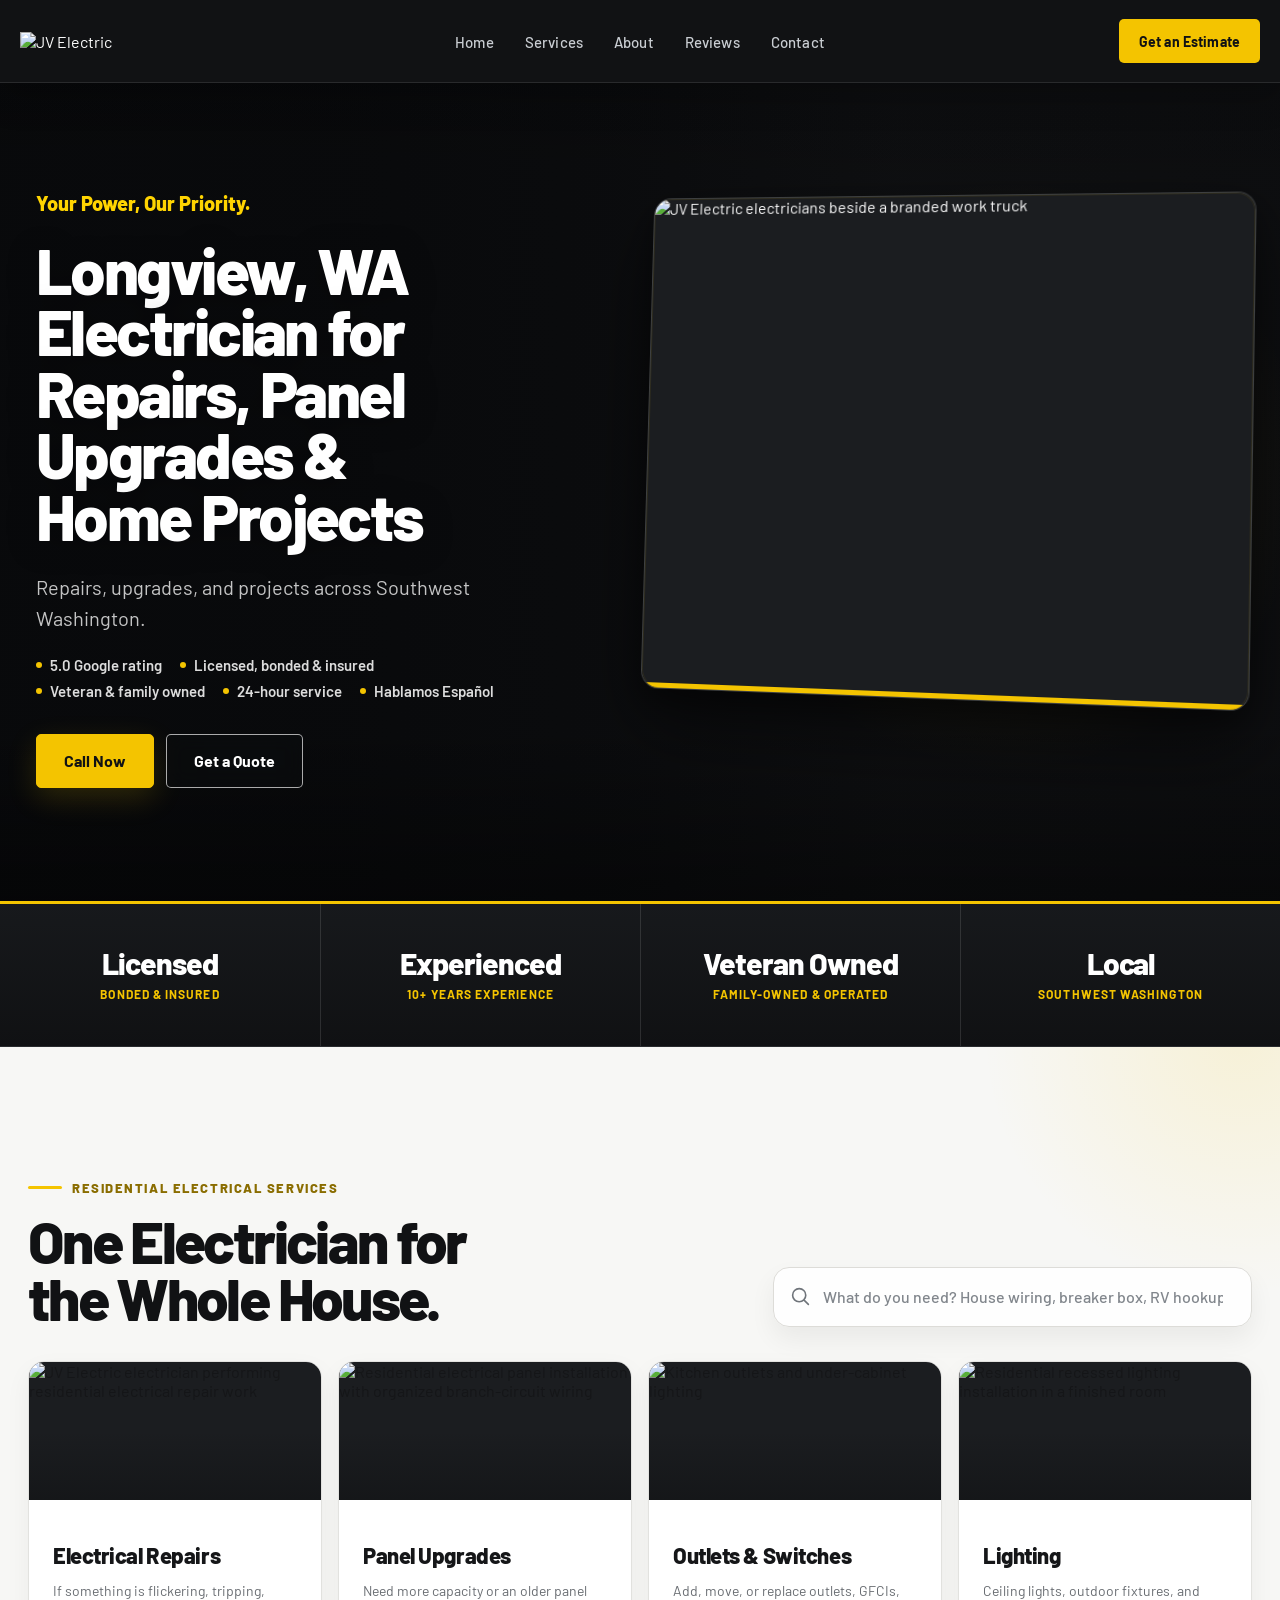
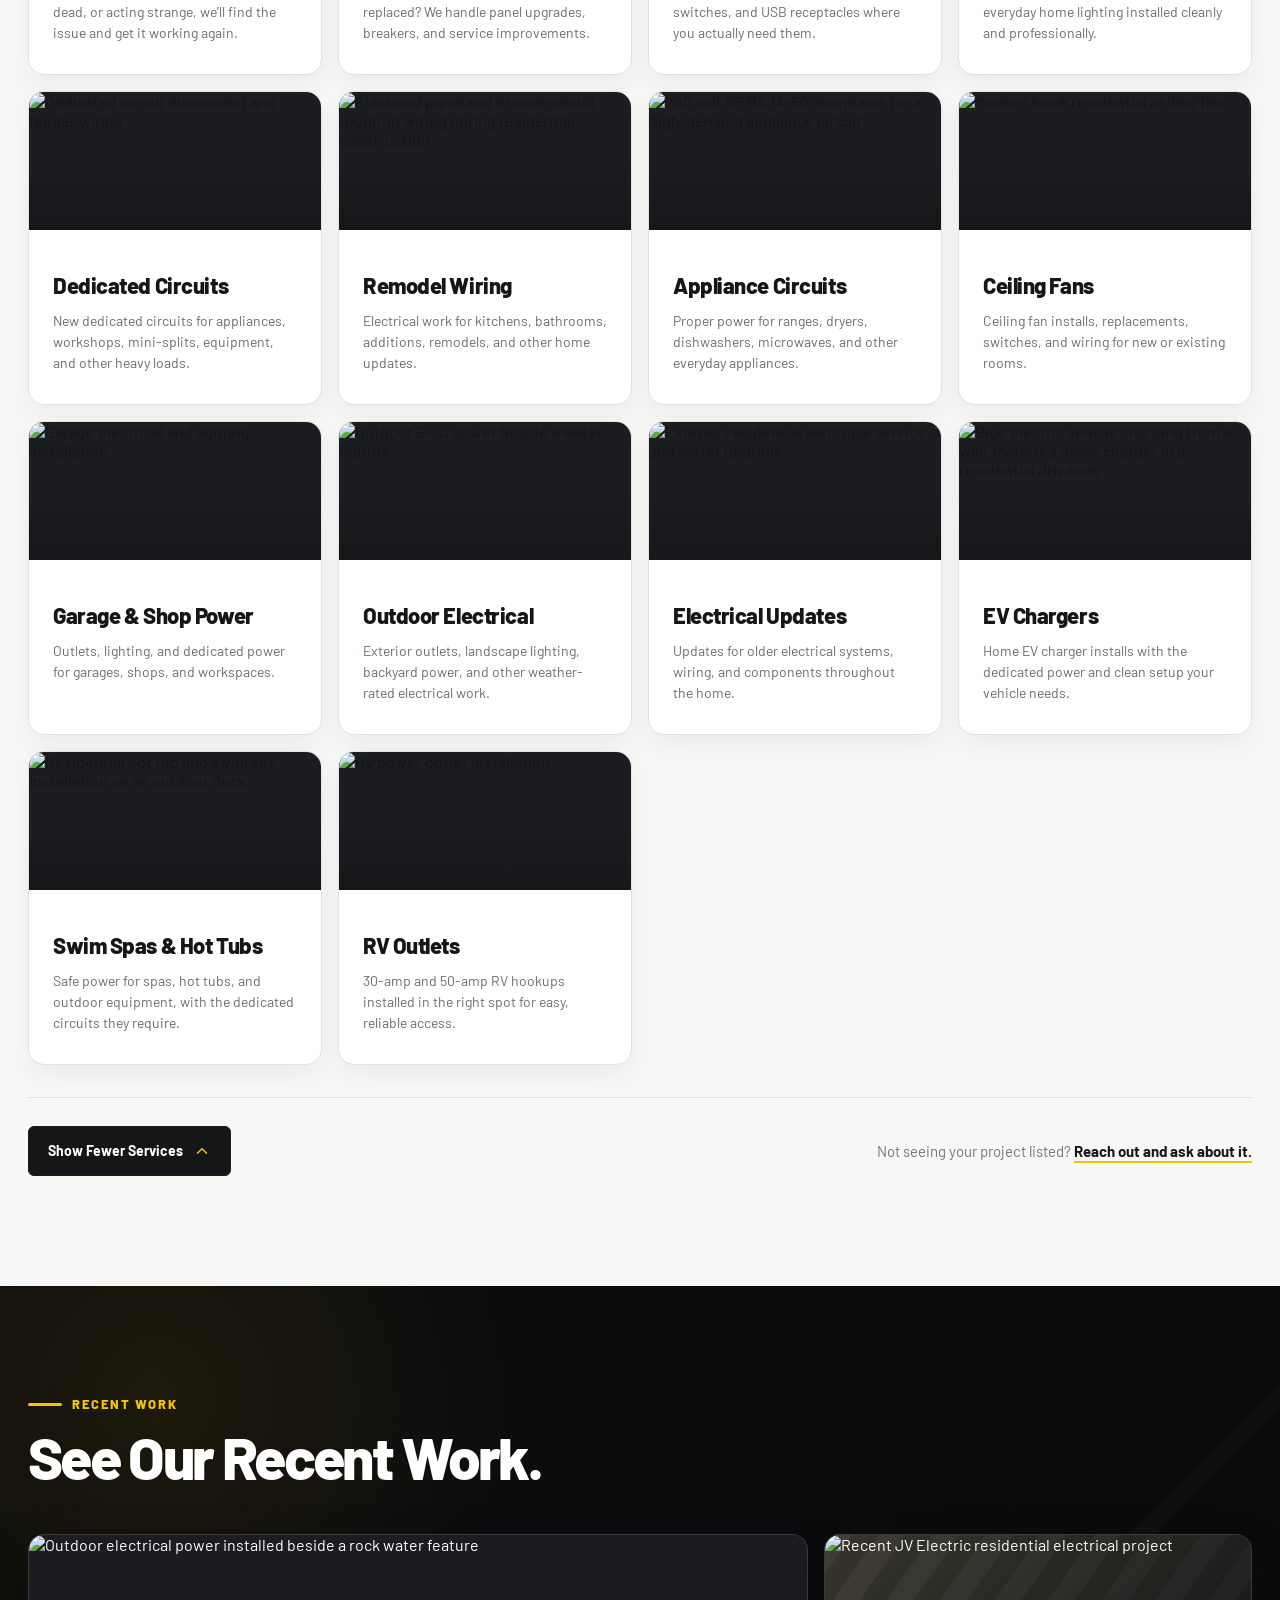
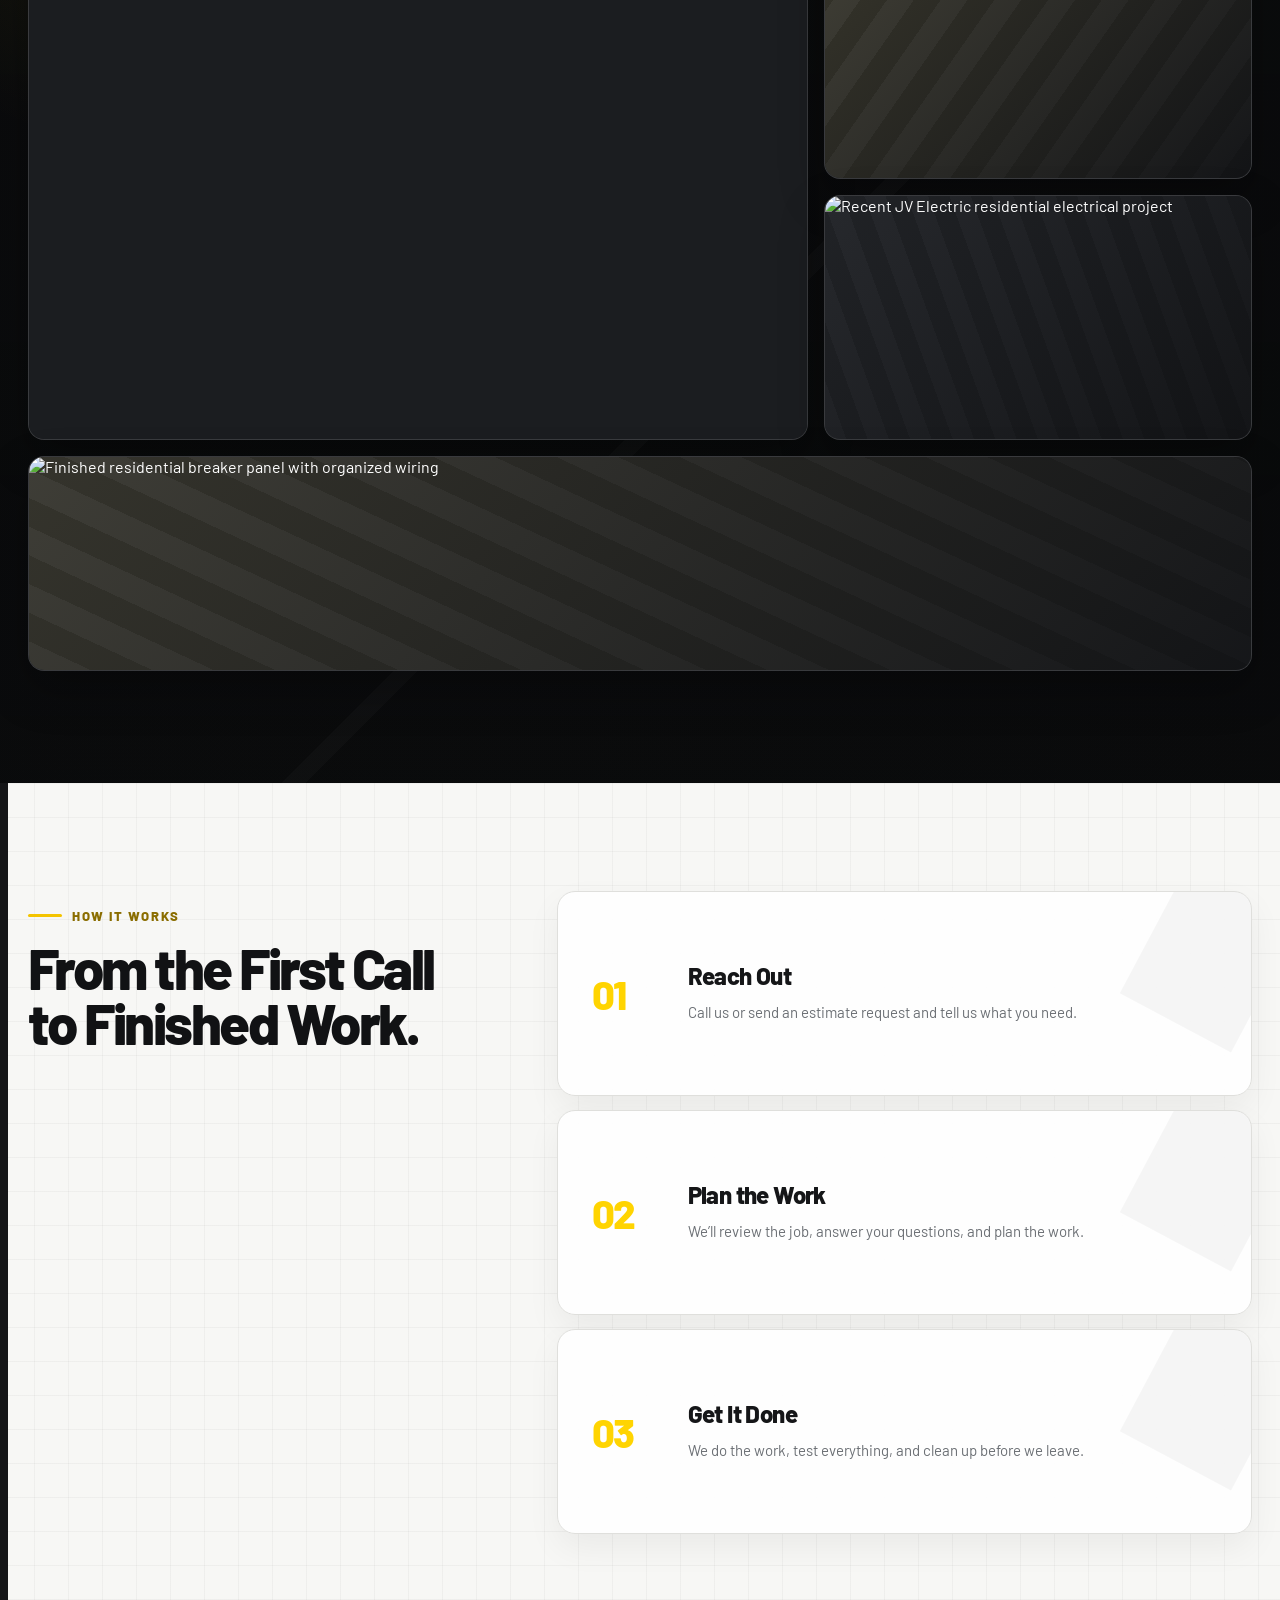
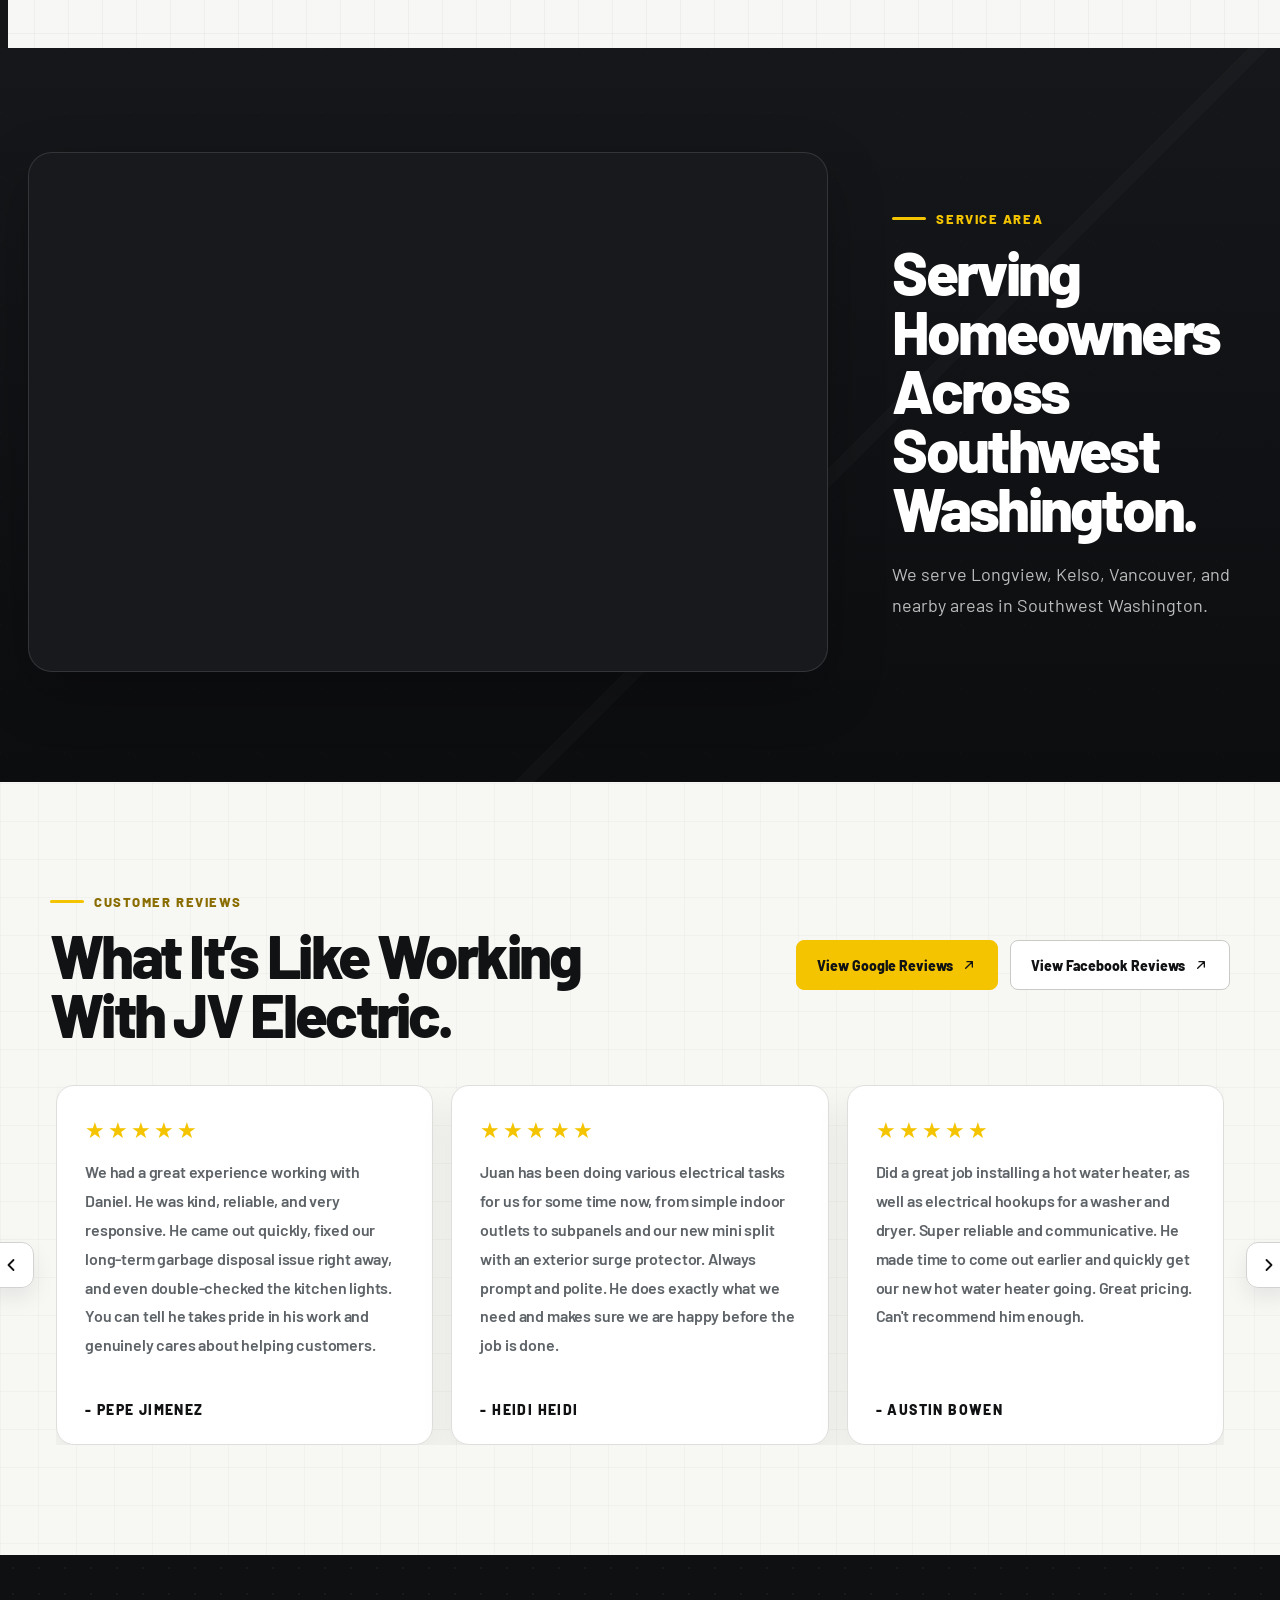
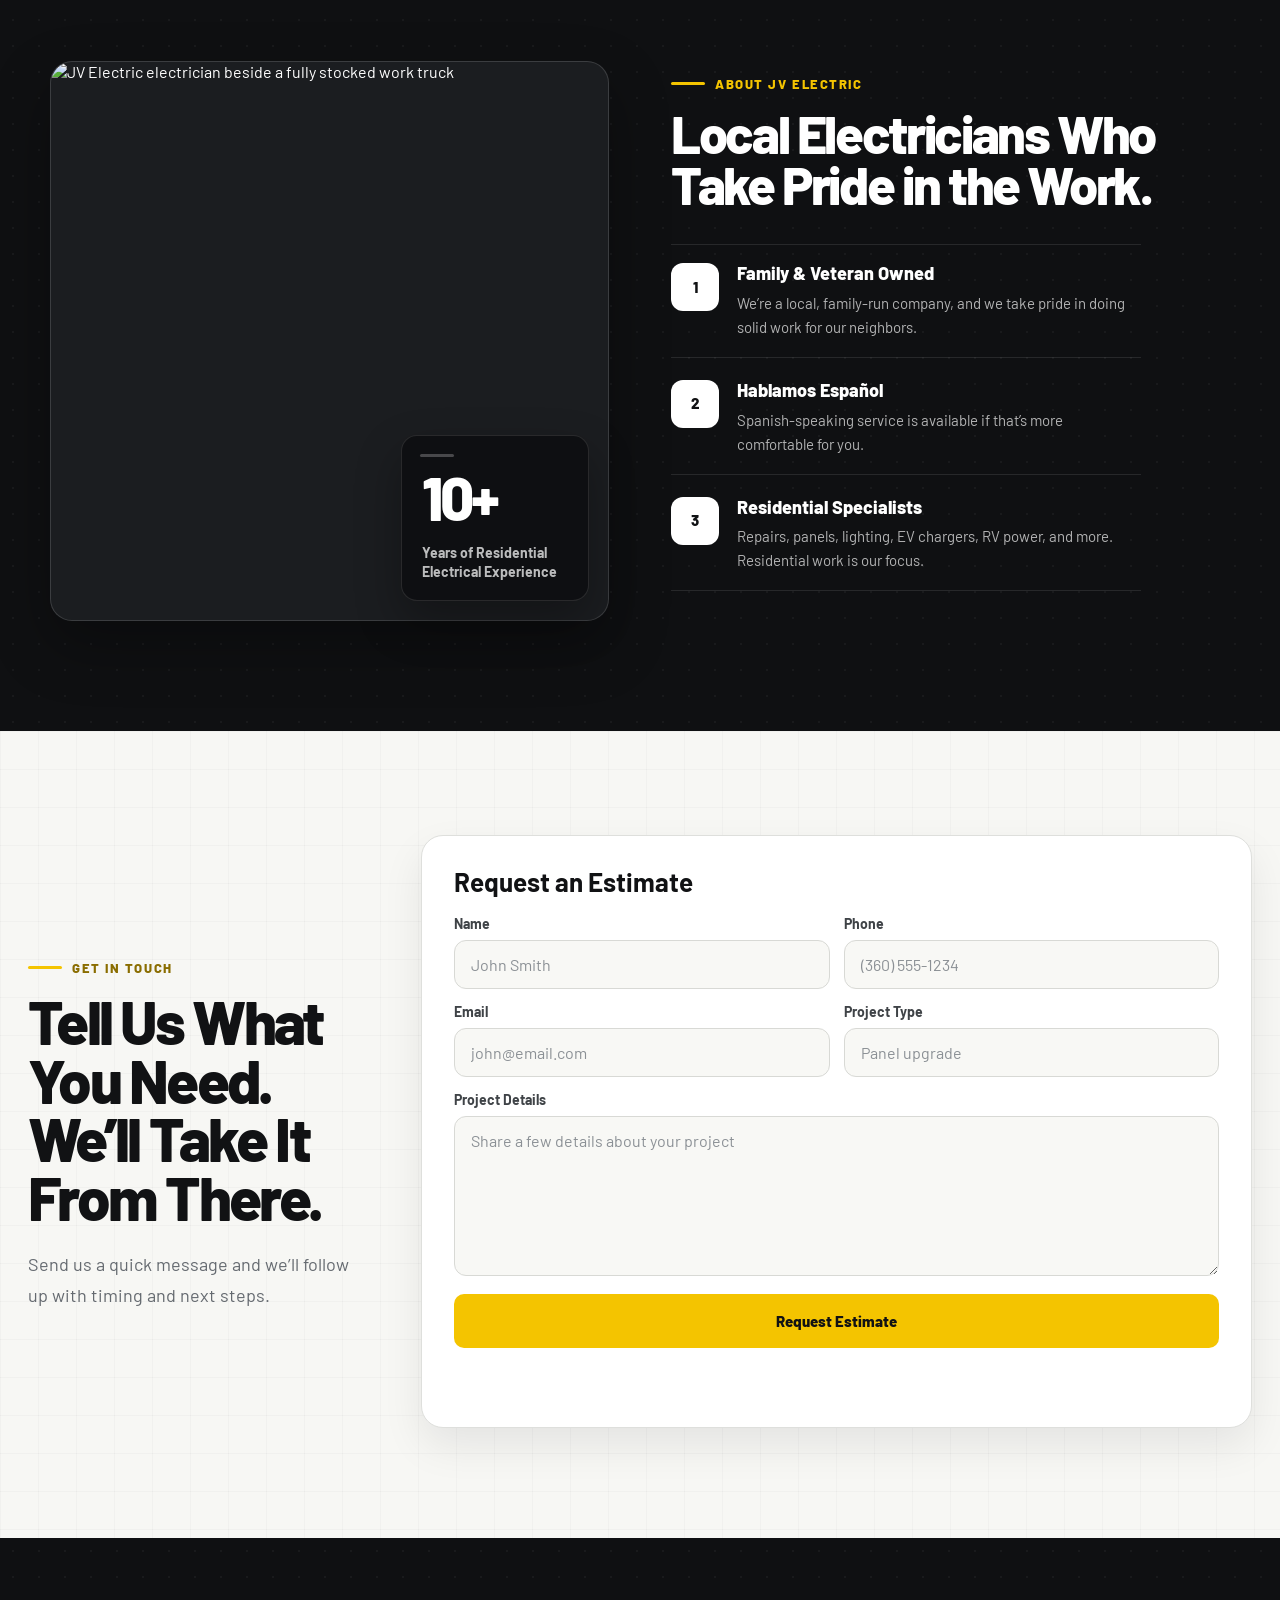
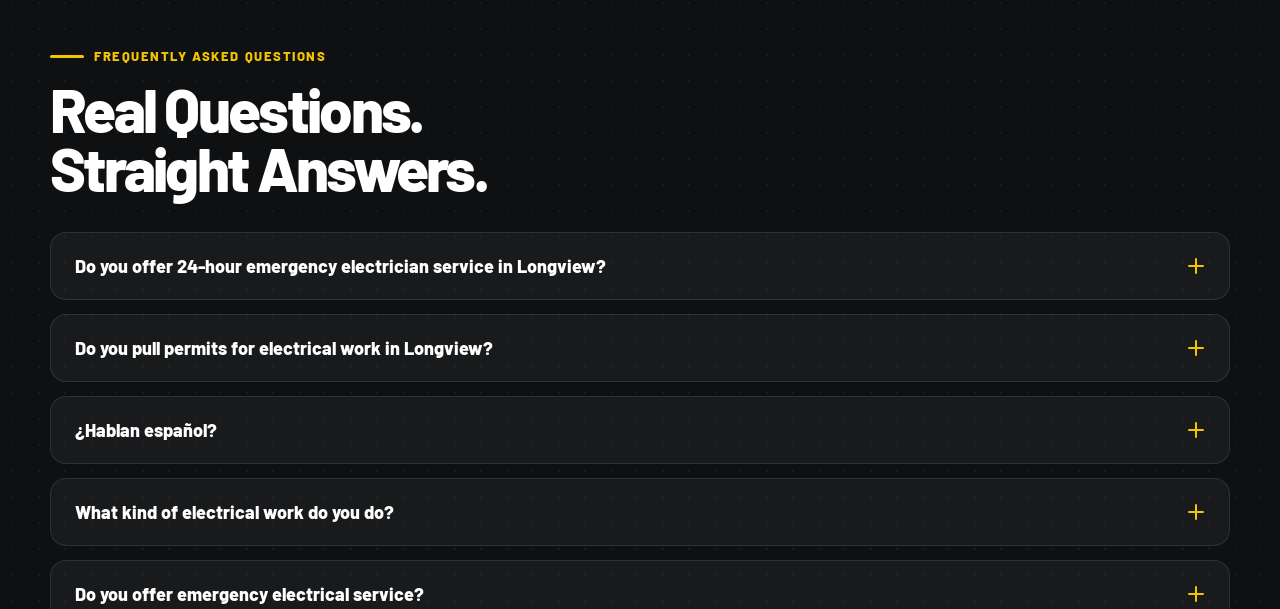
==== commit 5526716f: "Remove Olympia from service-area copy, FAQ and footer; add Kalama tag Website now matches the Google" ====
--- a/index.html
+++ b/index.html
@@ -1549,12 +1549,12 @@
         <div class="service-area-copy">
           <span class="section-kicker section-kicker-light">Service Area</span>
           <h2><span class="desktop-copy-only">Serving Homeowners Across Southwest Washington.</span><span class="mobile-copy-only">Serving Southwest Washington.</span></h2>
-          <p class="service-area-copy-desktop">We serve Longview, Kelso, Vancouver, and nearby areas. Service is available as far north as Olympia.</p>
+          <p class="service-area-copy-desktop">We serve Longview, Kelso, Vancouver, and nearby areas in Southwest Washington.</p>
           <div class="service-area-tags" aria-label="Areas served">
             <span><i class="service-area-bolt" aria-hidden="true"><svg viewBox="0 0 24 24" aria-hidden="true"><path d="M13.2 2 5.7 13.2h5l-1.1 8.8 8.7-12.6h-5.1L13.2 2Z"/></svg></i> Longview</span>
             <span><i class="service-area-bolt" aria-hidden="true"><svg viewBox="0 0 24 24" aria-hidden="true"><path d="M13.2 2 5.7 13.2h5l-1.1 8.8 8.7-12.6h-5.1L13.2 2Z"/></svg></i> Vancouver</span>
             <span><i class="service-area-bolt" aria-hidden="true"><svg viewBox="0 0 24 24" aria-hidden="true"><path d="M13.2 2 5.7 13.2h5l-1.1 8.8 8.7-12.6h-5.1L13.2 2Z"/></svg></i> Kelso</span>
-            <span><i class="service-area-bolt" aria-hidden="true"><svg viewBox="0 0 24 24" aria-hidden="true"><path d="M13.2 2 5.7 13.2h5l-1.1 8.8 8.7-12.6h-5.1L13.2 2Z"/></svg></i> Olympia</span>
+            <span><i class="service-area-bolt" aria-hidden="true"><svg viewBox="0 0 24 24" aria-hidden="true"><path d="M13.2 2 5.7 13.2h5l-1.1 8.8 8.7-12.6h-5.1L13.2 2Z"/></svg></i> Kalama</span>
           </div>
         </div>
 
@@ -1574,10 +1574,10 @@
           <span><i class="service-area-bolt" aria-hidden="true"><svg viewBox="0 0 24 24" aria-hidden="true"><path d="M13.2 2 5.7 13.2h5l-1.1 8.8 8.7-12.6h-5.1L13.2 2Z"/></svg></i> Longview</span>
           <span><i class="service-area-bolt" aria-hidden="true"><svg viewBox="0 0 24 24" aria-hidden="true"><path d="M13.2 2 5.7 13.2h5l-1.1 8.8 8.7-12.6h-5.1L13.2 2Z"/></svg></i> Kelso</span>
           <span><i class="service-area-bolt" aria-hidden="true"><svg viewBox="0 0 24 24" aria-hidden="true"><path d="M13.2 2 5.7 13.2h5l-1.1 8.8 8.7-12.6h-5.1L13.2 2Z"/></svg></i> Vancouver</span>
-          <span><i class="service-area-bolt" aria-hidden="true"><svg viewBox="0 0 24 24" aria-hidden="true"><path d="M13.2 2 5.7 13.2h5l-1.1 8.8 8.7-12.6h-5.1L13.2 2Z"/></svg></i> Olympia</span>
-        </div>
-
-        <p class="service-area-copy-mobile">Longview, Kelso, Vancouver, and nearby areas. Service is available as far north as Olympia.</p>
+          <span><i class="service-area-bolt" aria-hidden="true"><svg viewBox="0 0 24 24" aria-hidden="true"><path d="M13.2 2 5.7 13.2h5l-1.1 8.8 8.7-12.6h-5.1L13.2 2Z"/></svg></i> Kalama</span>
+        </div>
+
+        <p class="service-area-copy-mobile">Longview, Kelso, Vancouver, and nearby areas.</p>
       </div>
     </section>
 
@@ -1873,7 +1873,7 @@
               <span class="faq-plus" aria-hidden="true"></span>
             </button>
             <div class="faq-panel">
-              <p>We serve Longview, Kelso, Vancouver, and nearby areas, with service available as far north as Olympia.</p>
+              <p>We serve Longview, Kelso, Vancouver, and nearby areas in Southwest Washington, including Kalama, Woodland, La Center and Ridgefield.</p>
             </div>
           </article>
         </div>
@@ -1914,7 +1914,7 @@
 
         <div class="footer-column">
           <h3>Service Area</h3>
-          <p>Longview to Vancouver<br />North toward Olympia</p>
+          <p>Longview, Kelso &amp; Vancouver<br />Southwest Washington</p>
         </div>
 
         <div class="footer-column footer-legal-mobile">
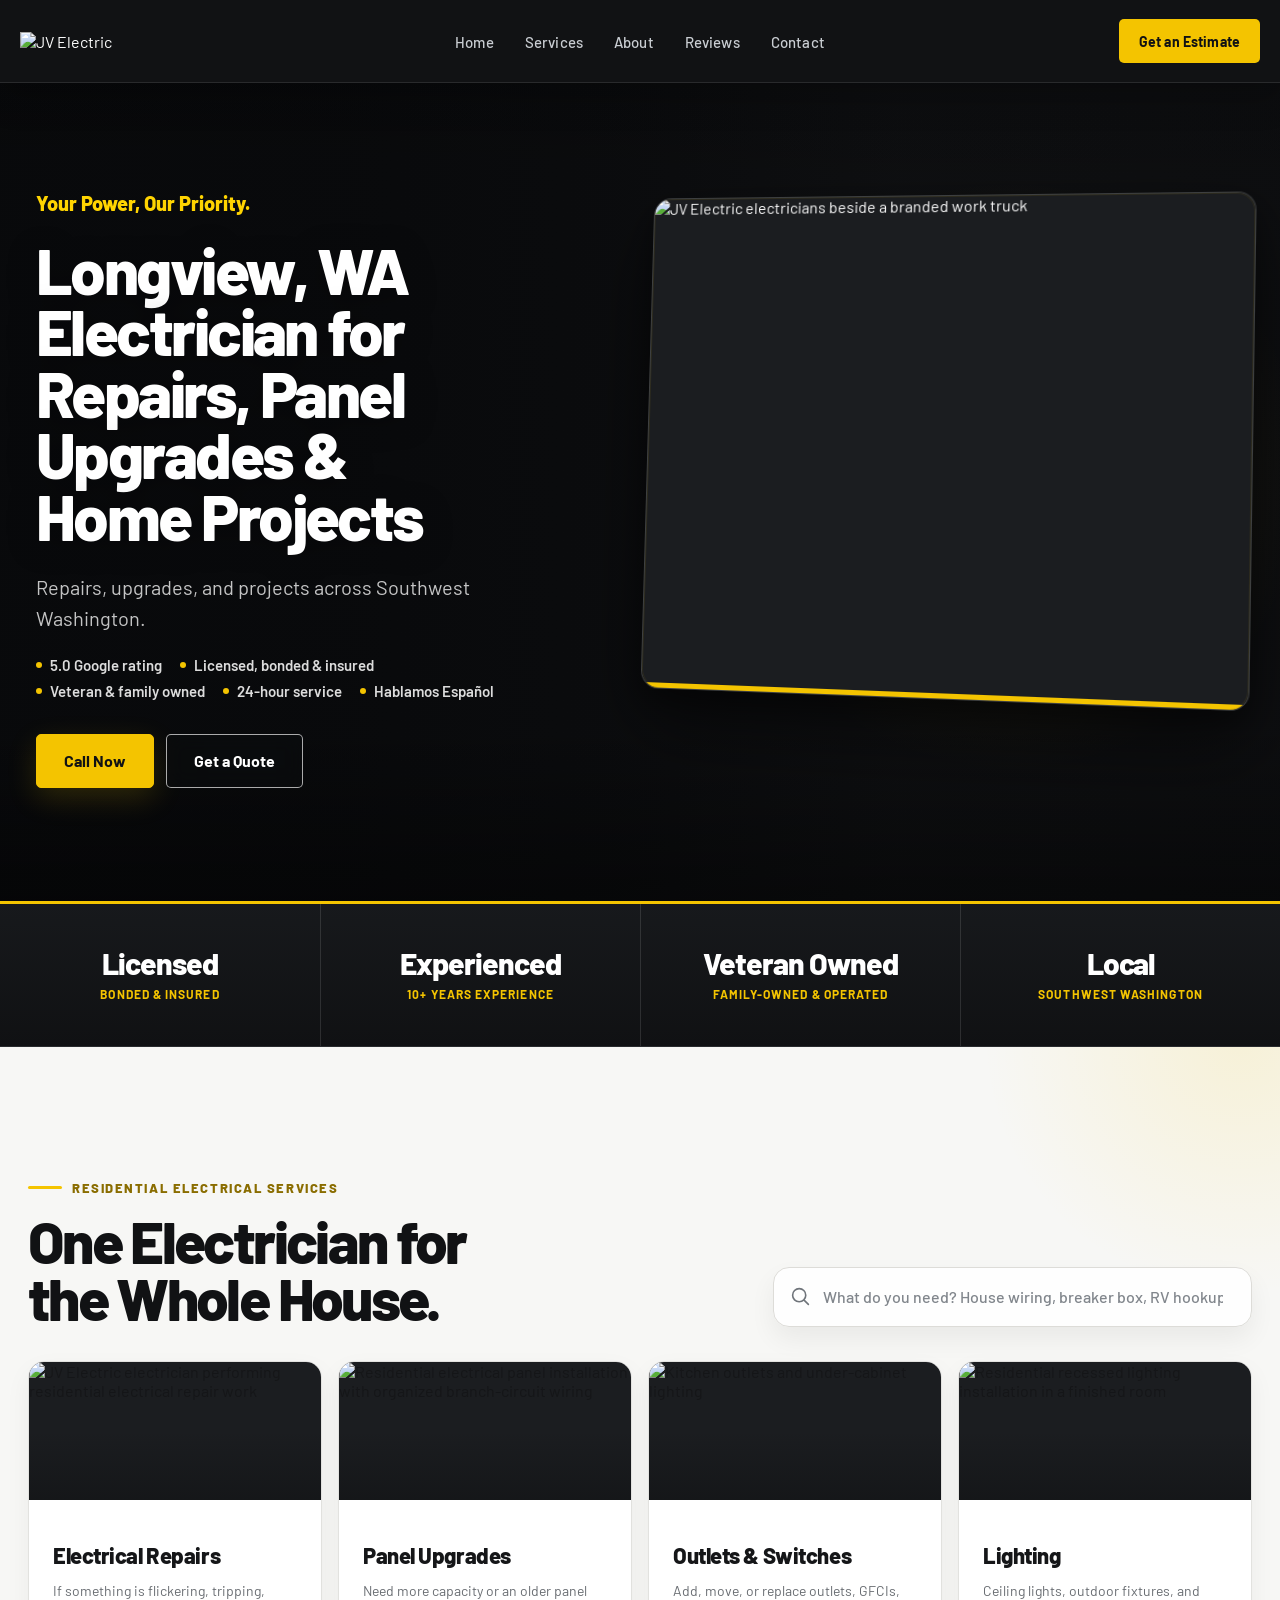
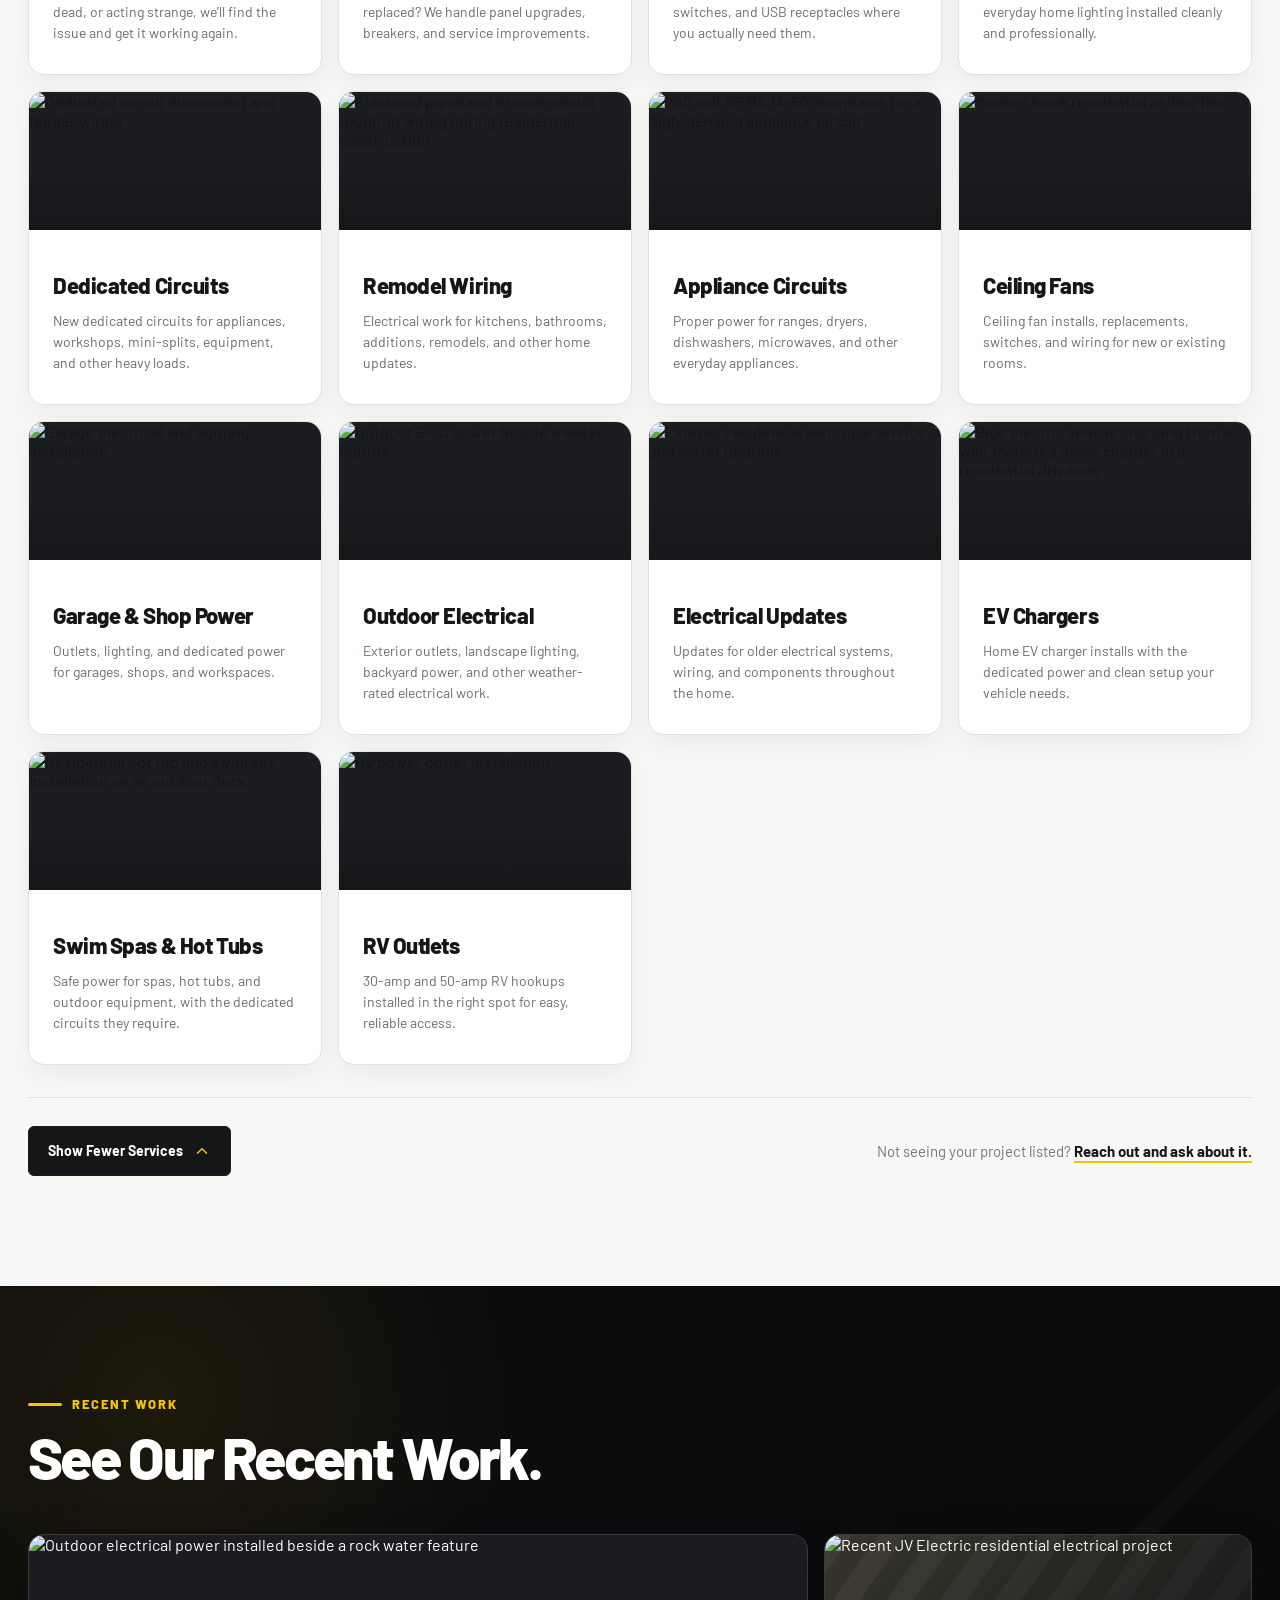
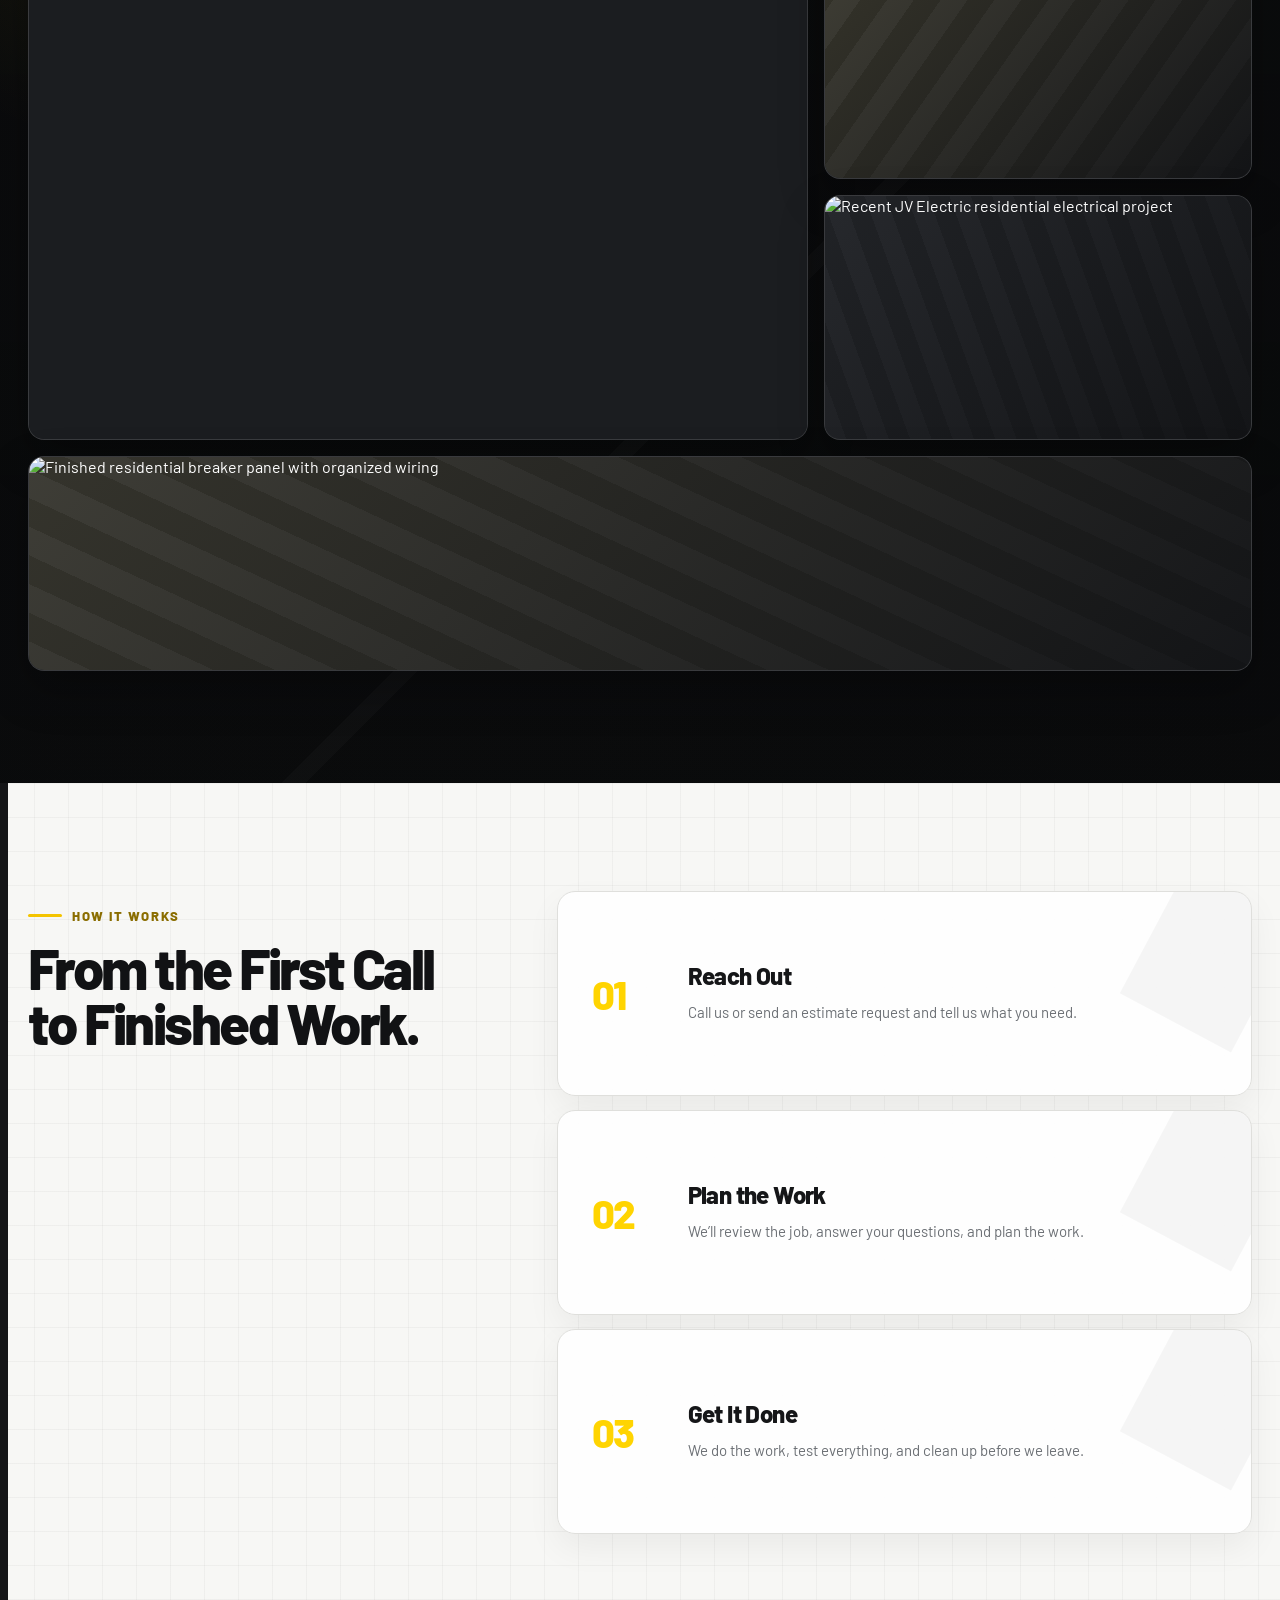
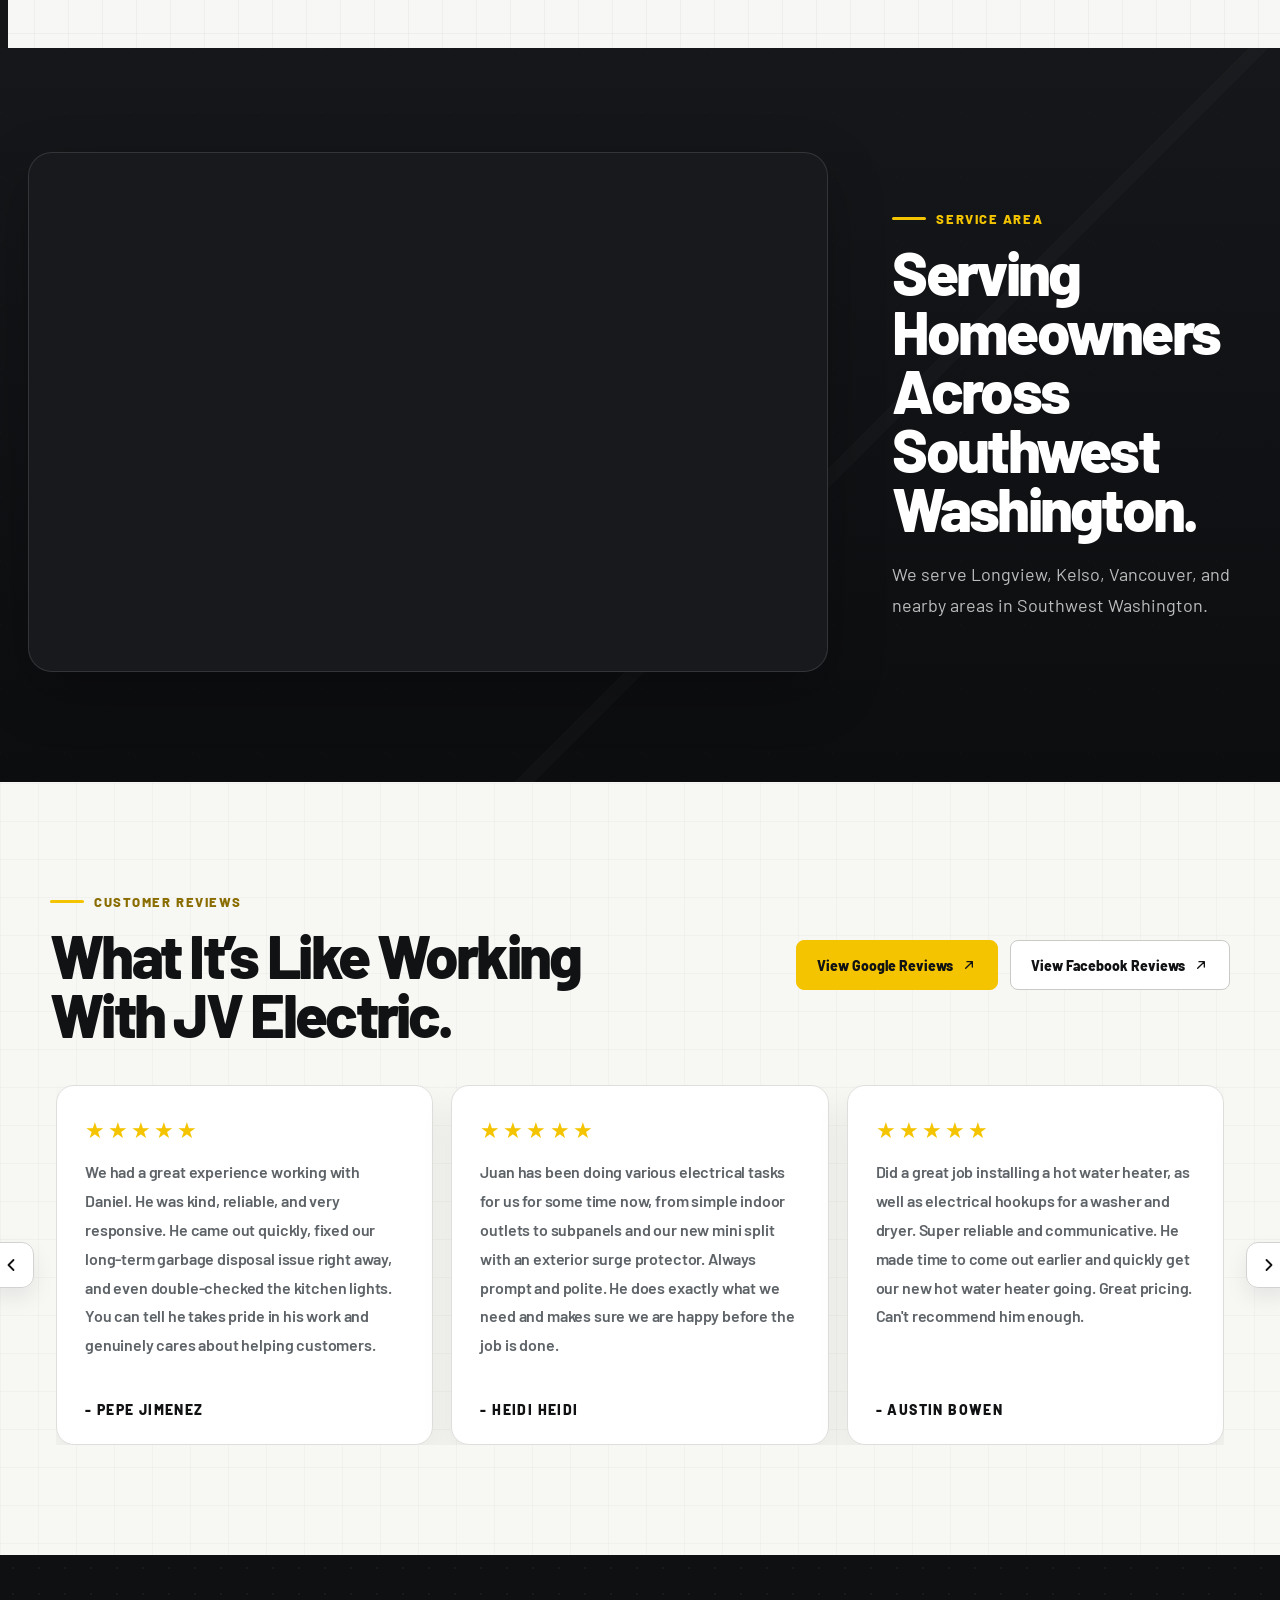
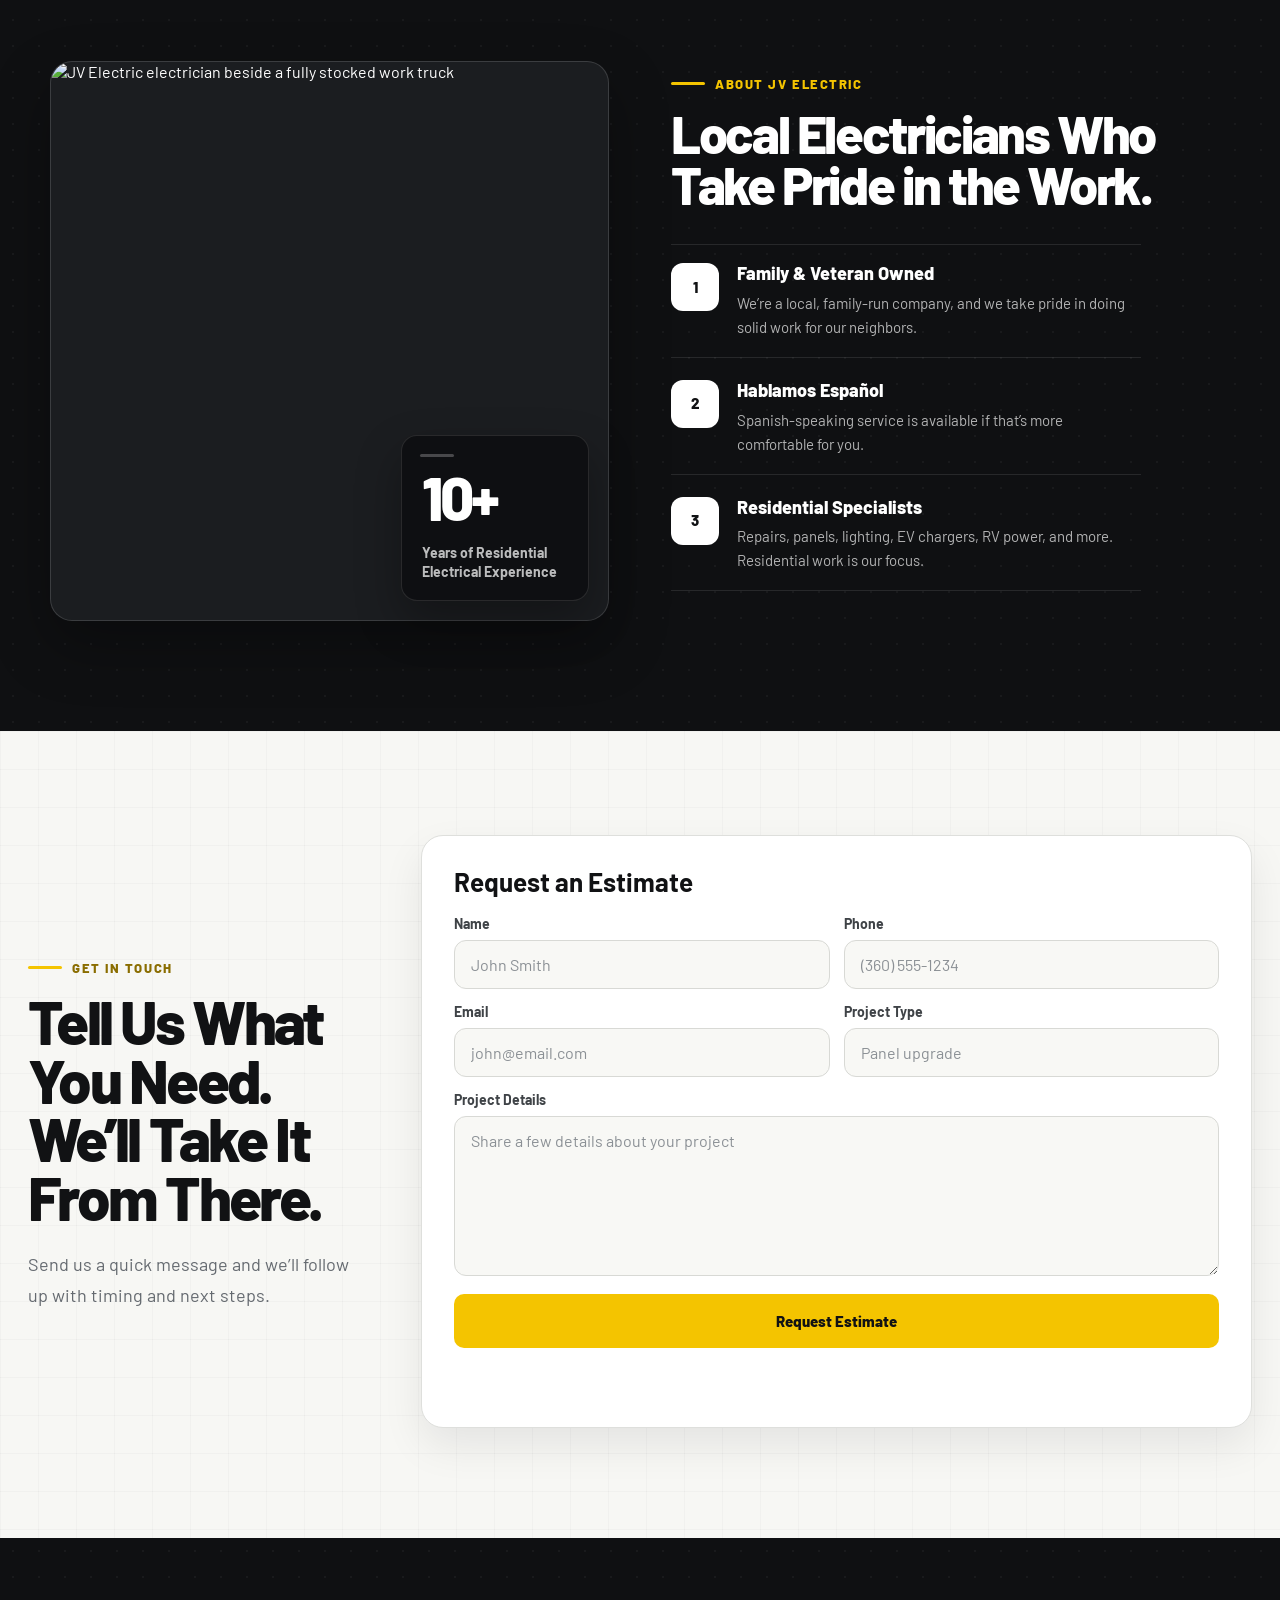
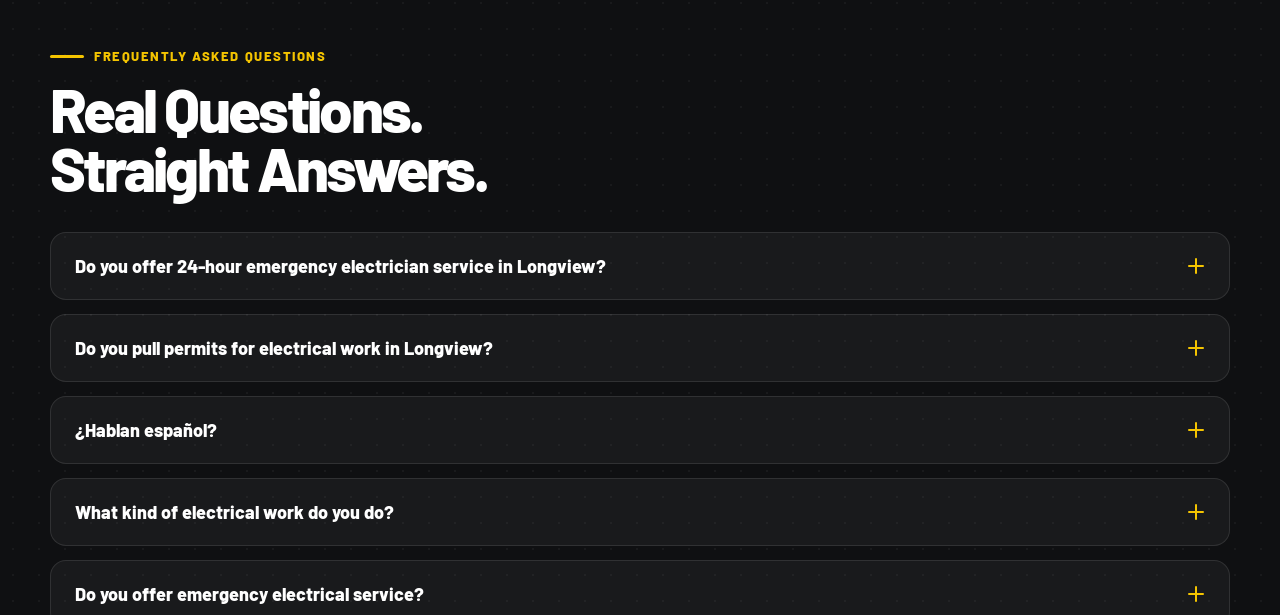
==== commit aaa92dfe: "Clean Google review links, add Leave a Review link, center map on Longview Co-Authored-By: Claude Op" ====
--- a/index.html
+++ b/index.html
@@ -1561,8 +1561,8 @@
         <div class="service-area-visual">
           <div class="service-area-map-card has-map">
             <iframe
-              src="https://www.google.com/maps/embed?pb=!1m18!1m12!1m3!1d1386704.5381791121!2d-123.37914560543221!3d47.247738279078284!2m3!1f0!2f0!3f0!3m2!1i1024!2i768!4f13.1!3m3!1m2!1s0x5485e5ffe7c3b0f9%3A0x944278686c5ff3ba!2sWashington!5e0!3m2!1sen!2sus!4v1788049048009!5m2!1sen!2sus"
-              title="JV Electric service area in Southwest Washington"
+              src="https://www.google.com/maps?q=Longview,+WA&amp;z=10&amp;output=embed"
+              title="Map of Longview, WA, center of the JV Electric service area"
               loading="lazy"
               allowfullscreen=""
               referrerpolicy="strict-origin-when-cross-origin">
@@ -1590,7 +1590,7 @@
           </div>
           <div class="reviews-heading-controls" aria-label="Review links">
             <div class="reviews-heading-links">
-              <a class="reviews-link" href="https://www.google.com/search?q=jv+electric&amp;sca_esv=c18f865cebe507ff&amp;authuser=2&amp;sxsrf=APpeQntnNRZ6Z4IAOovIforVbBDB4ZjYOQ%3A1787941473165&amp;source=hp&amp;ei=YdKRaqWmB-730PEPlve4kA8&amp;iflsig=ABILxe8AAAAAapHgcduAdl5xH8-h20gTLKlbN4yV1LQu&amp;oq=jv+ele&amp;gs_lp=[base64]&amp;sclient=gws-wiz#lrd=0x252cd380745cc13f:0x73b03e4c27be6410,1,,,," target="_blank" rel="noopener noreferrer" aria-label="Open JV Electric Google reviews">View Google Reviews <span class="external-link-icon" aria-hidden="true"><svg viewBox="0 0 24 24"><path d="M7 17 17 7M9 7h8v8"/></svg></span></a>
+              <a class="reviews-link" href="https://www.google.com/search?q=JV+Electric+LLC+Longview+WA#lrd=0x252cd380745cc13f:0x73b03e4c27be6410,1" target="_blank" rel="noopener noreferrer" aria-label="Open JV Electric Google reviews">View Google Reviews <span class="external-link-icon" aria-hidden="true"><svg viewBox="0 0 24 24"><path d="M7 17 17 7M9 7h8v8"/></svg></span></a>
               <a class="reviews-link reviews-link-secondary" href="https://www.facebook.com/profile.php?id=61584432115757&amp;sk=reviews" target="_blank" rel="noopener noreferrer" aria-label="Open JV Electric Facebook reviews">View Facebook Reviews <span class="external-link-icon" aria-hidden="true"><svg viewBox="0 0 24 24"><path d="M7 17 17 7M9 7h8v8"/></svg></span></a>
             </div>
           </div>
@@ -1642,7 +1642,7 @@
         </div>
 
         <div class="reviews-actions">
-          <a class="reviews-link" href="https://www.google.com/search?q=jv+electric&amp;sca_esv=c18f865cebe507ff&amp;authuser=2&amp;sxsrf=APpeQntnNRZ6Z4IAOovIforVbBDB4ZjYOQ%3A1787941473165&amp;source=hp&amp;ei=YdKRaqWmB-730PEPlve4kA8&amp;iflsig=ABILxe8AAAAAapHgcduAdl5xH8-h20gTLKlbN4yV1LQu&amp;oq=jv+ele&amp;gs_lp=[base64]&amp;sclient=gws-wiz#lrd=0x252cd380745cc13f:0x73b03e4c27be6410,1,,,," target="_blank" rel="noopener noreferrer" aria-label="Open JV Electric Google reviews">View Google Reviews <span class="external-link-icon" aria-hidden="true"><svg viewBox="0 0 24 24"><path d="M7 17 17 7M9 7h8v8"/></svg></span></a>
+          <a class="reviews-link" href="https://www.google.com/search?q=JV+Electric+LLC+Longview+WA#lrd=0x252cd380745cc13f:0x73b03e4c27be6410,1" target="_blank" rel="noopener noreferrer" aria-label="Open JV Electric Google reviews">View Google Reviews <span class="external-link-icon" aria-hidden="true"><svg viewBox="0 0 24 24"><path d="M7 17 17 7M9 7h8v8"/></svg></span></a>
           <a class="reviews-link reviews-link-secondary" href="https://www.facebook.com/profile.php?id=61584432115757&amp;sk=reviews" target="_blank" rel="noopener noreferrer" aria-label="Open JV Electric Facebook reviews">View Facebook Reviews <span class="external-link-icon" aria-hidden="true"><svg viewBox="0 0 24 24"><path d="M7 17 17 7M9 7h8v8"/></svg></span></a>
         </div>
       </div>
@@ -1928,7 +1928,8 @@
           <h3>Contact</h3>
           <a href="tel:+13604423618">(360) 442-3618</a>
           <a href="mailto:jvelectriic@gmail.com">jvelectriic@gmail.com</a>
-          <a href="https://www.google.com/search?q=jv+electric&amp;sca_esv=c18f865cebe507ff&amp;authuser=2&amp;sxsrf=APpeQntnNRZ6Z4IAOovIforVbBDB4ZjYOQ%3A1787941473165&amp;source=hp&amp;ei=YdKRaqWmB-730PEPlve4kA8&amp;iflsig=ABILxe8AAAAAapHgcduAdl5xH8-h20gTLKlbN4yV1LQu&amp;oq=jv+ele&amp;gs_lp=[base64]&amp;sclient=gws-wiz#lrd=0x252cd380745cc13f:0x73b03e4c27be6410,1,,,," target="_blank" rel="noopener noreferrer">Google Reviews <span class="external-link-icon" aria-hidden="true"><svg viewBox="0 0 24 24"><path d="M7 17 17 7M9 7h8v8"/></svg></span></a>
+          <a href="https://www.google.com/search?q=JV+Electric+LLC+Longview+WA#lrd=0x252cd380745cc13f:0x73b03e4c27be6410,1" target="_blank" rel="noopener noreferrer">Google Reviews <span class="external-link-icon" aria-hidden="true"><svg viewBox="0 0 24 24"><path d="M7 17 17 7M9 7h8v8"/></svg></span></a>
+          <a href="https://g.page/r/CRBkvidMPrBzEBM/review" target="_blank" rel="noopener noreferrer">Leave a Review <span class="external-link-icon" aria-hidden="true"><svg viewBox="0 0 24 24"><path d="M7 17 17 7M9 7h8v8"/></svg></span></a>
         </div>
       </div>
     </div>
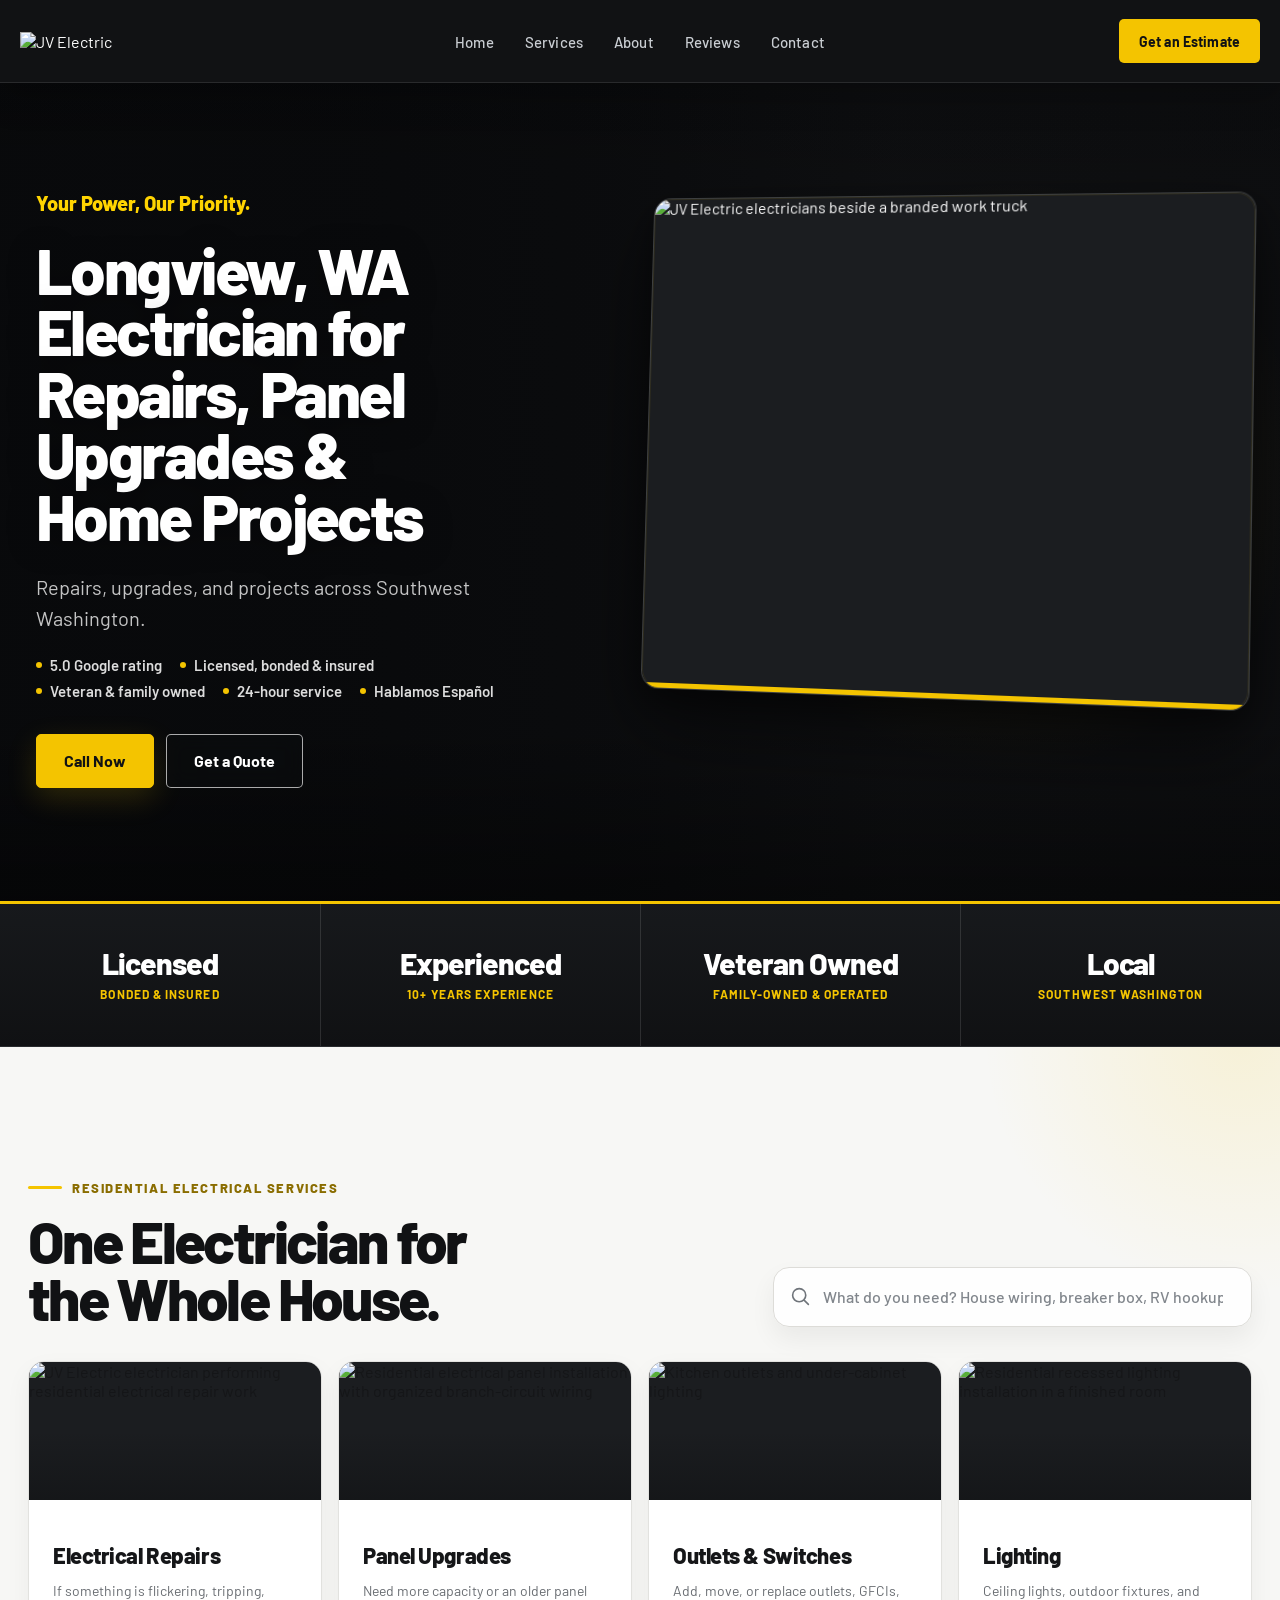
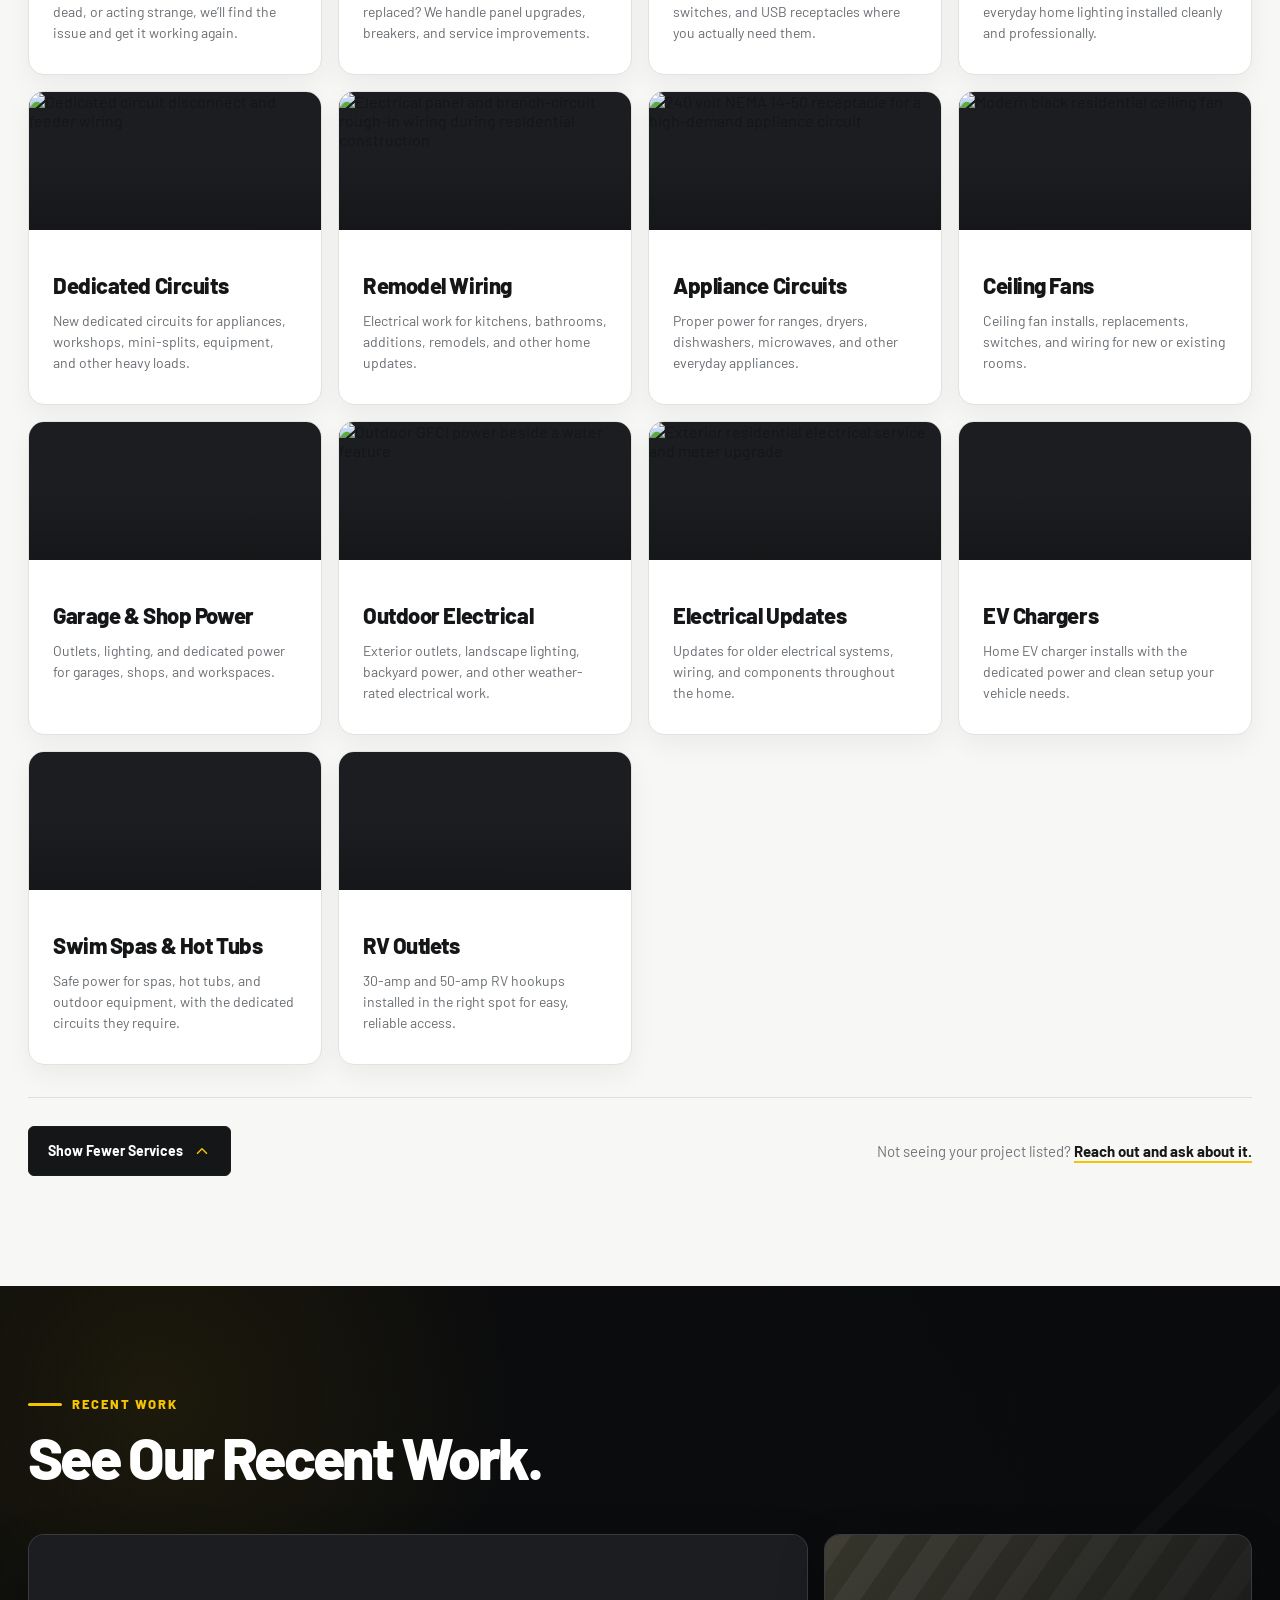
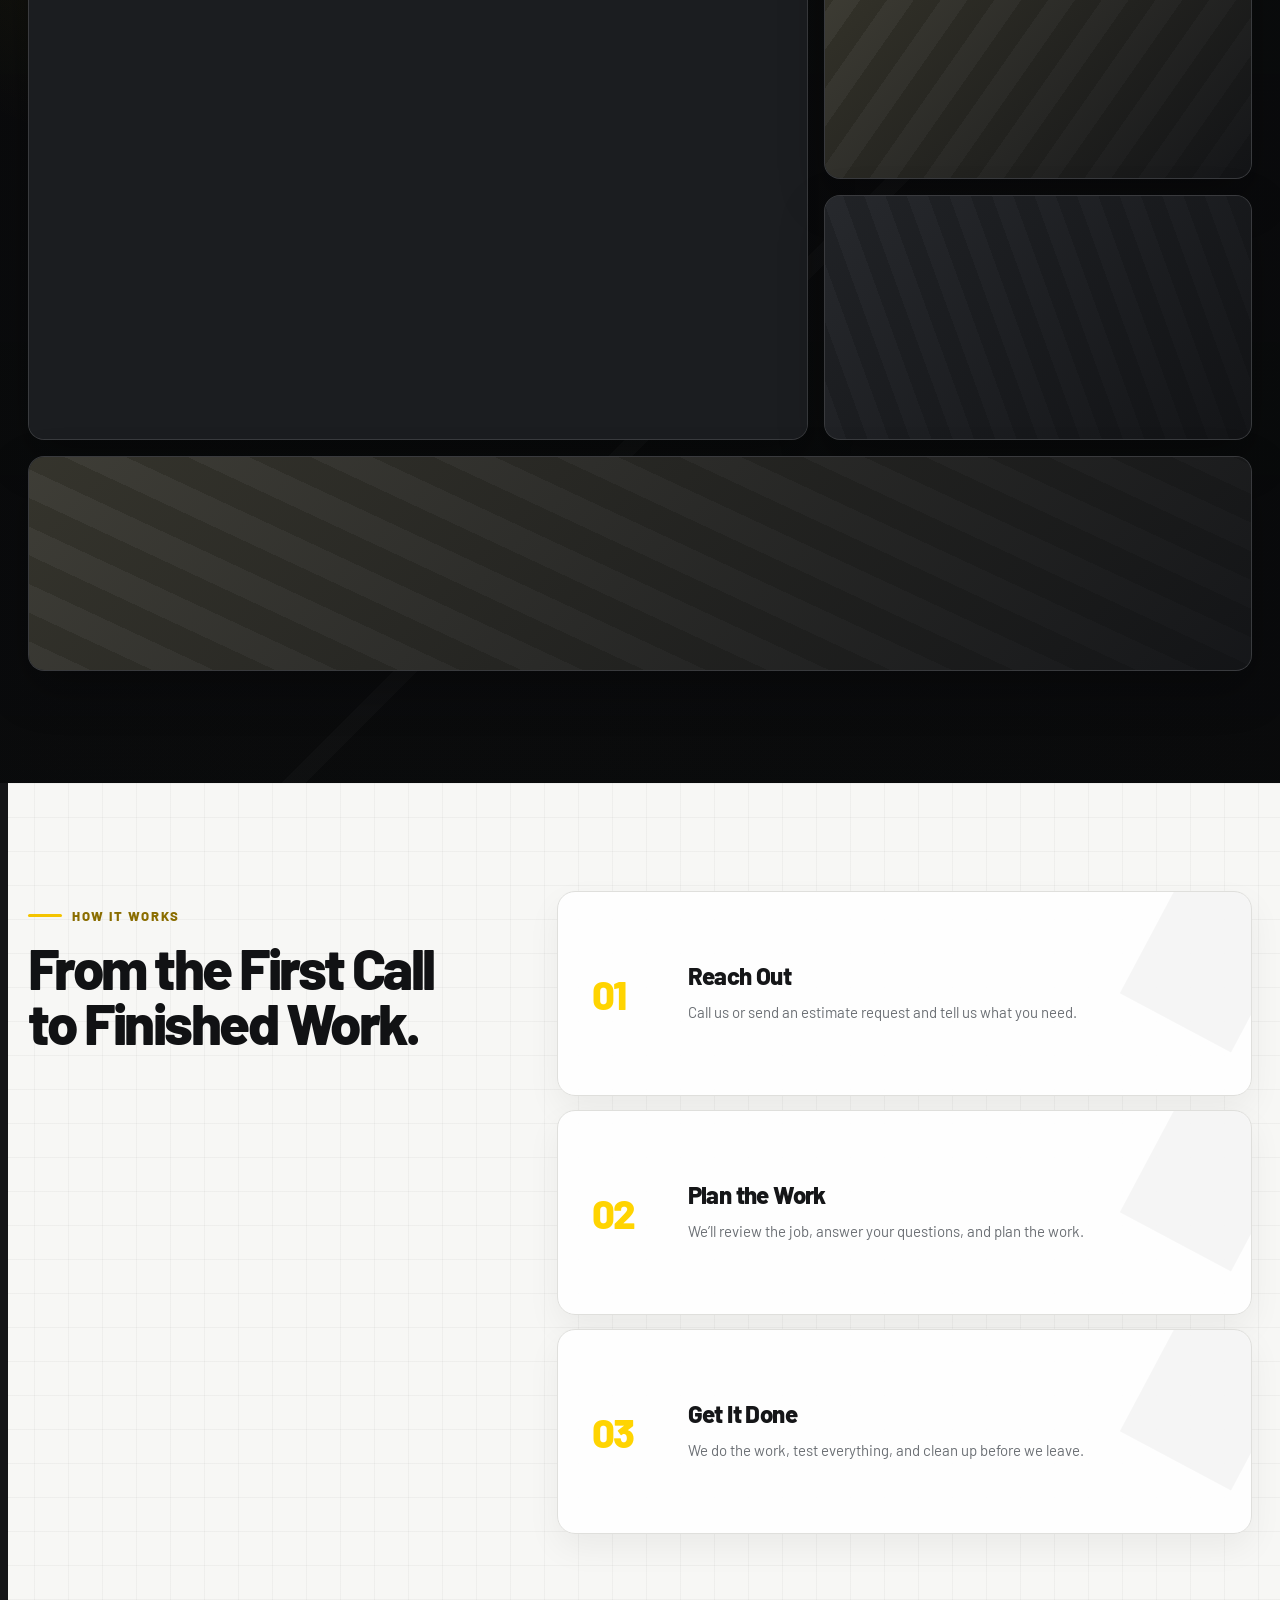
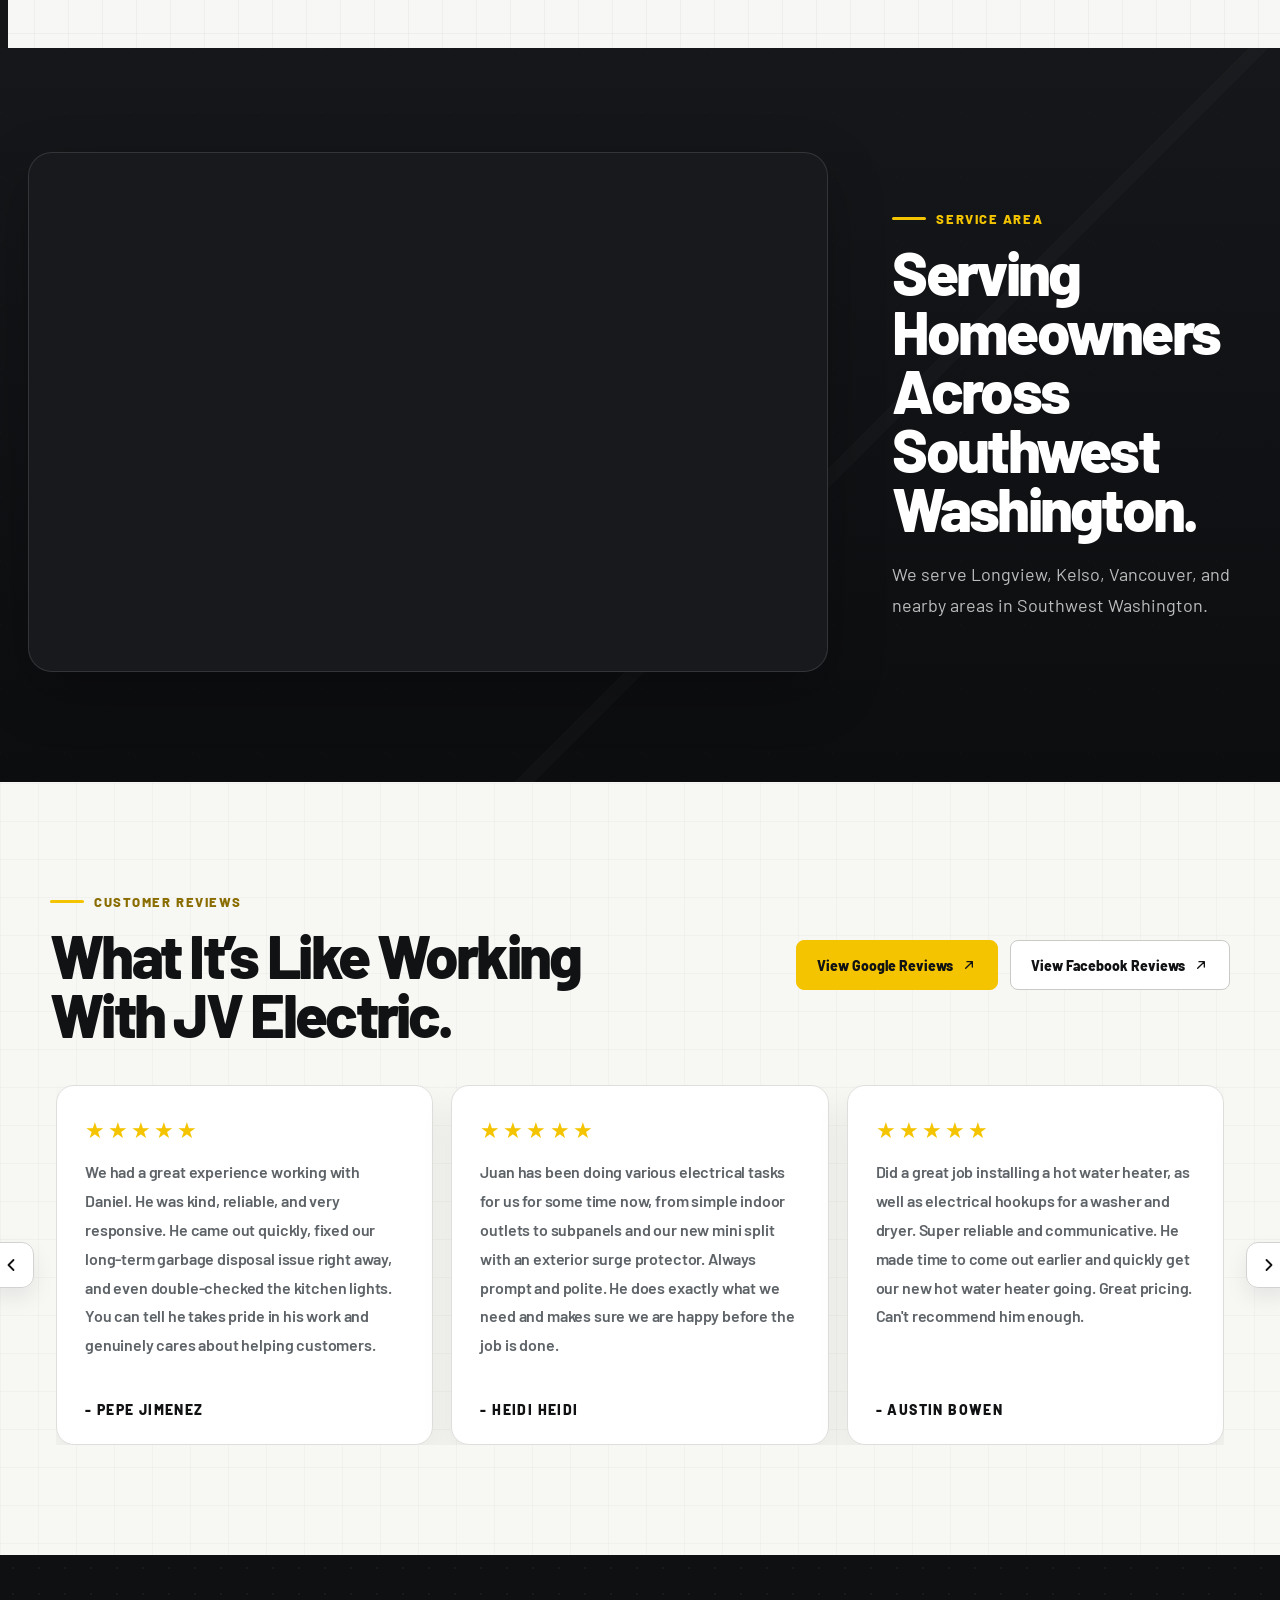
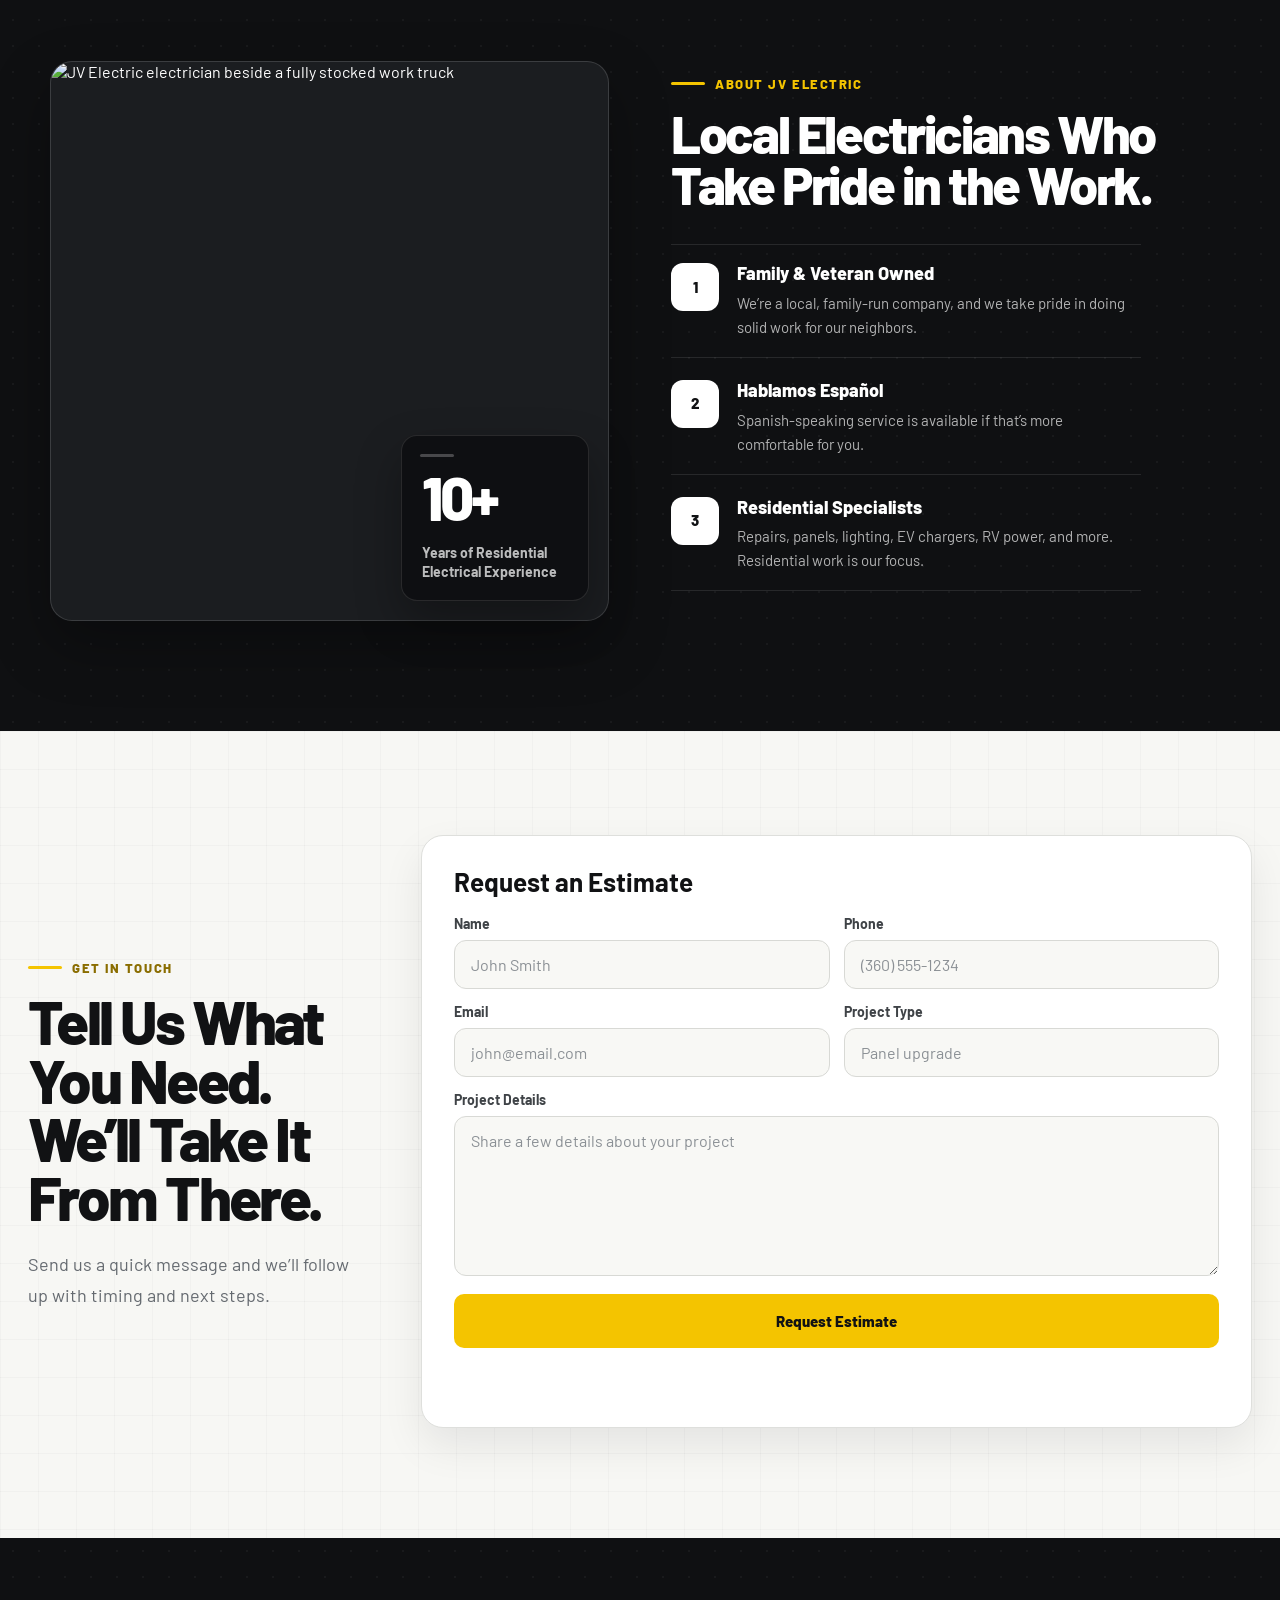
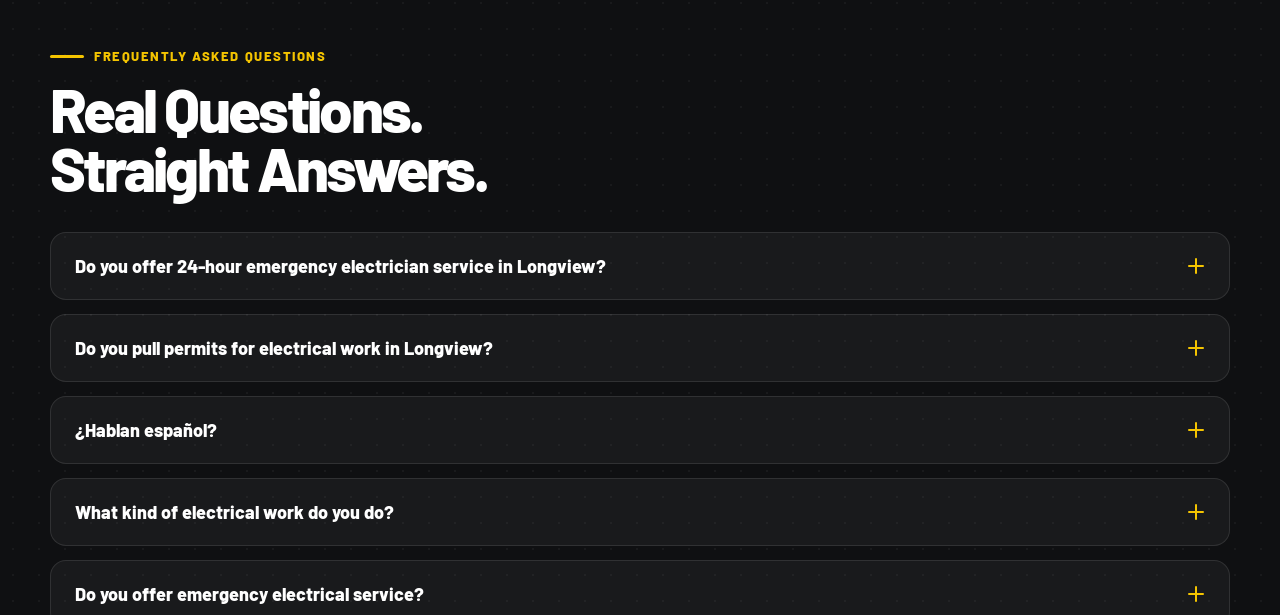
==== commit e2c86ab4: "Switch GA4 tag to JV Electric-owned property (G-MJCNKCX117) Co-Authored-By: Claude Opus 5.5 <noreply" ====
--- a/index.html
+++ b/index.html
@@ -1066,12 +1066,12 @@
   }
   </script>
   <!-- Google Analytics 4 -->
-  <script async src="https://www.googletagmanager.com/gtag/js?id=G-16K0BZVWXB"></script>
+  <script async src="https://www.googletagmanager.com/gtag/js?id=G-MJCNKCX117"></script>
   <script>
     window.dataLayer = window.dataLayer || [];
     function gtag(){dataLayer.push(arguments);}
     gtag('js', new Date());
-    gtag('config', 'G-16K0BZVWXB');
+    gtag('config', 'G-MJCNKCX117');
     document.addEventListener('click', function (e) {
       var link = e.target.closest && e.target.closest('a[href^="tel:"]');
       if (link) gtag('event', 'phone_call_click', { link_text: (link.textContent || '').trim().slice(0, 60), page_path: location.pathname });
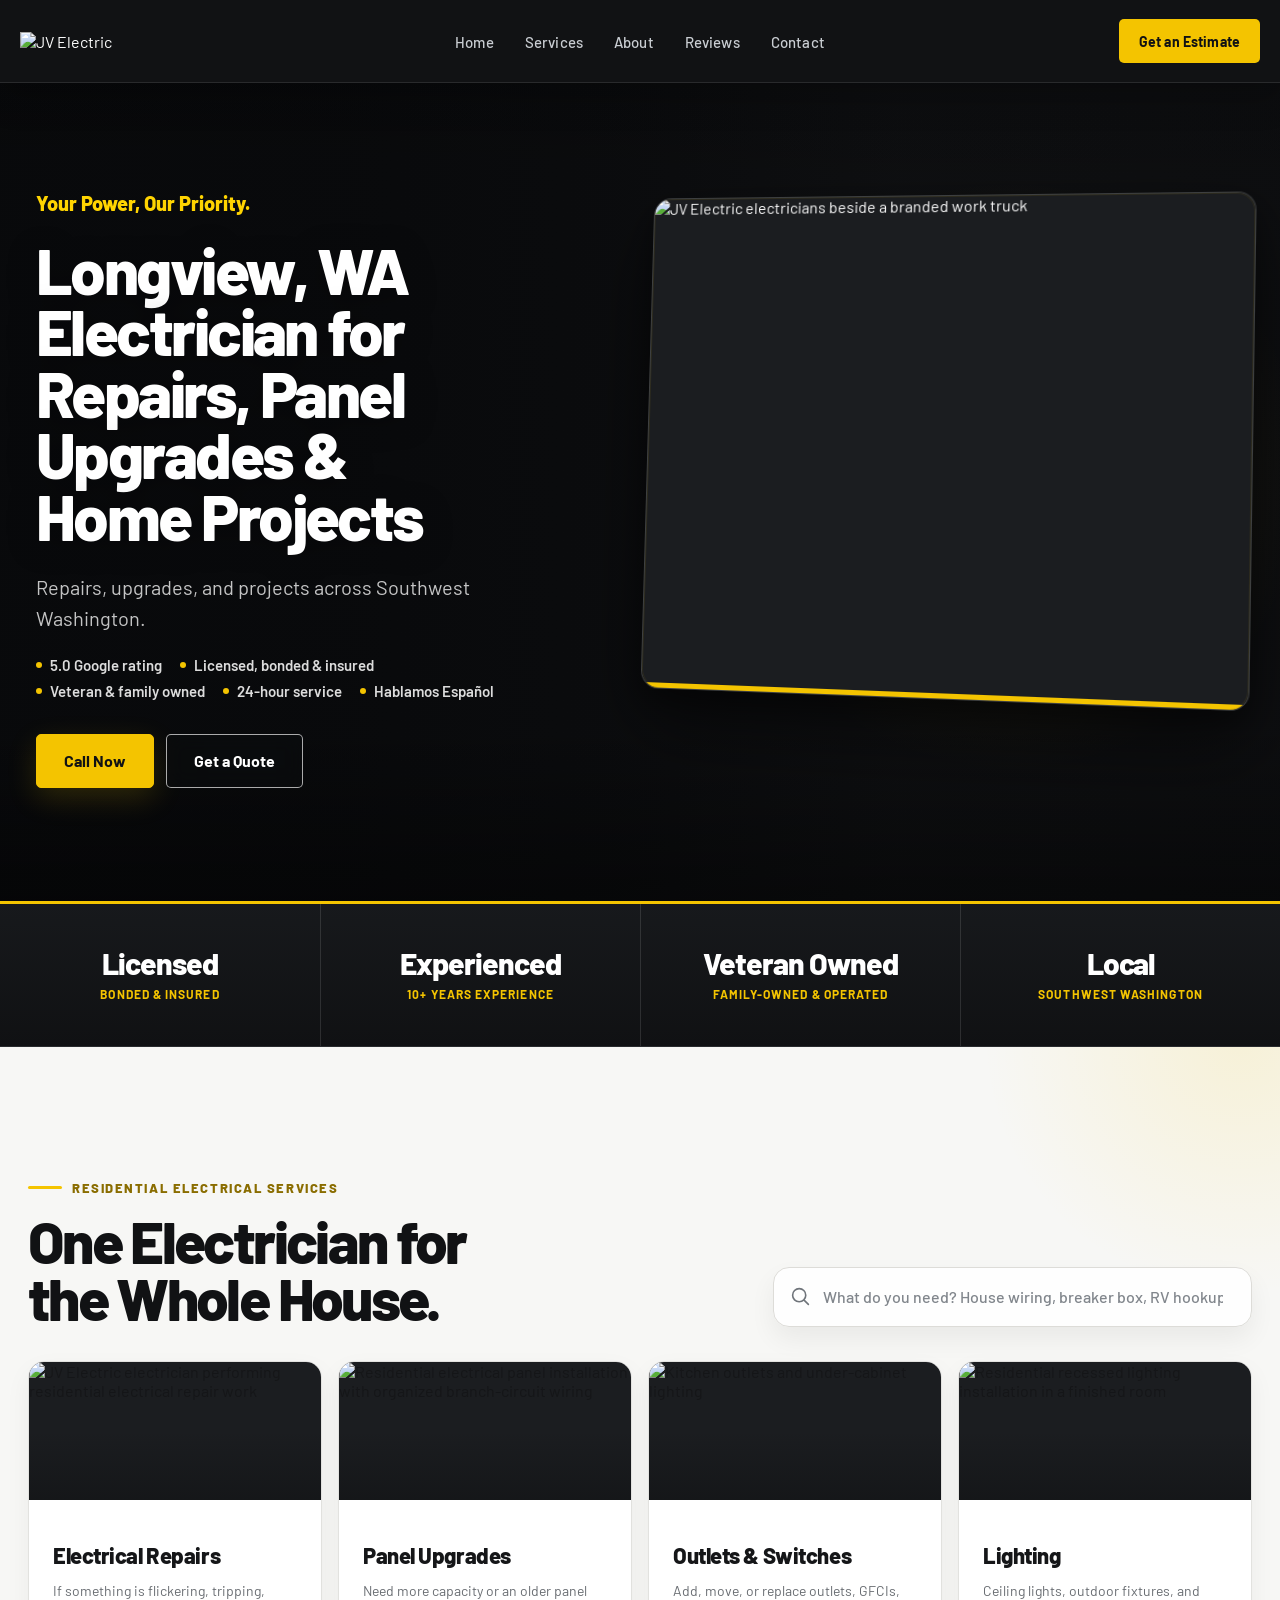
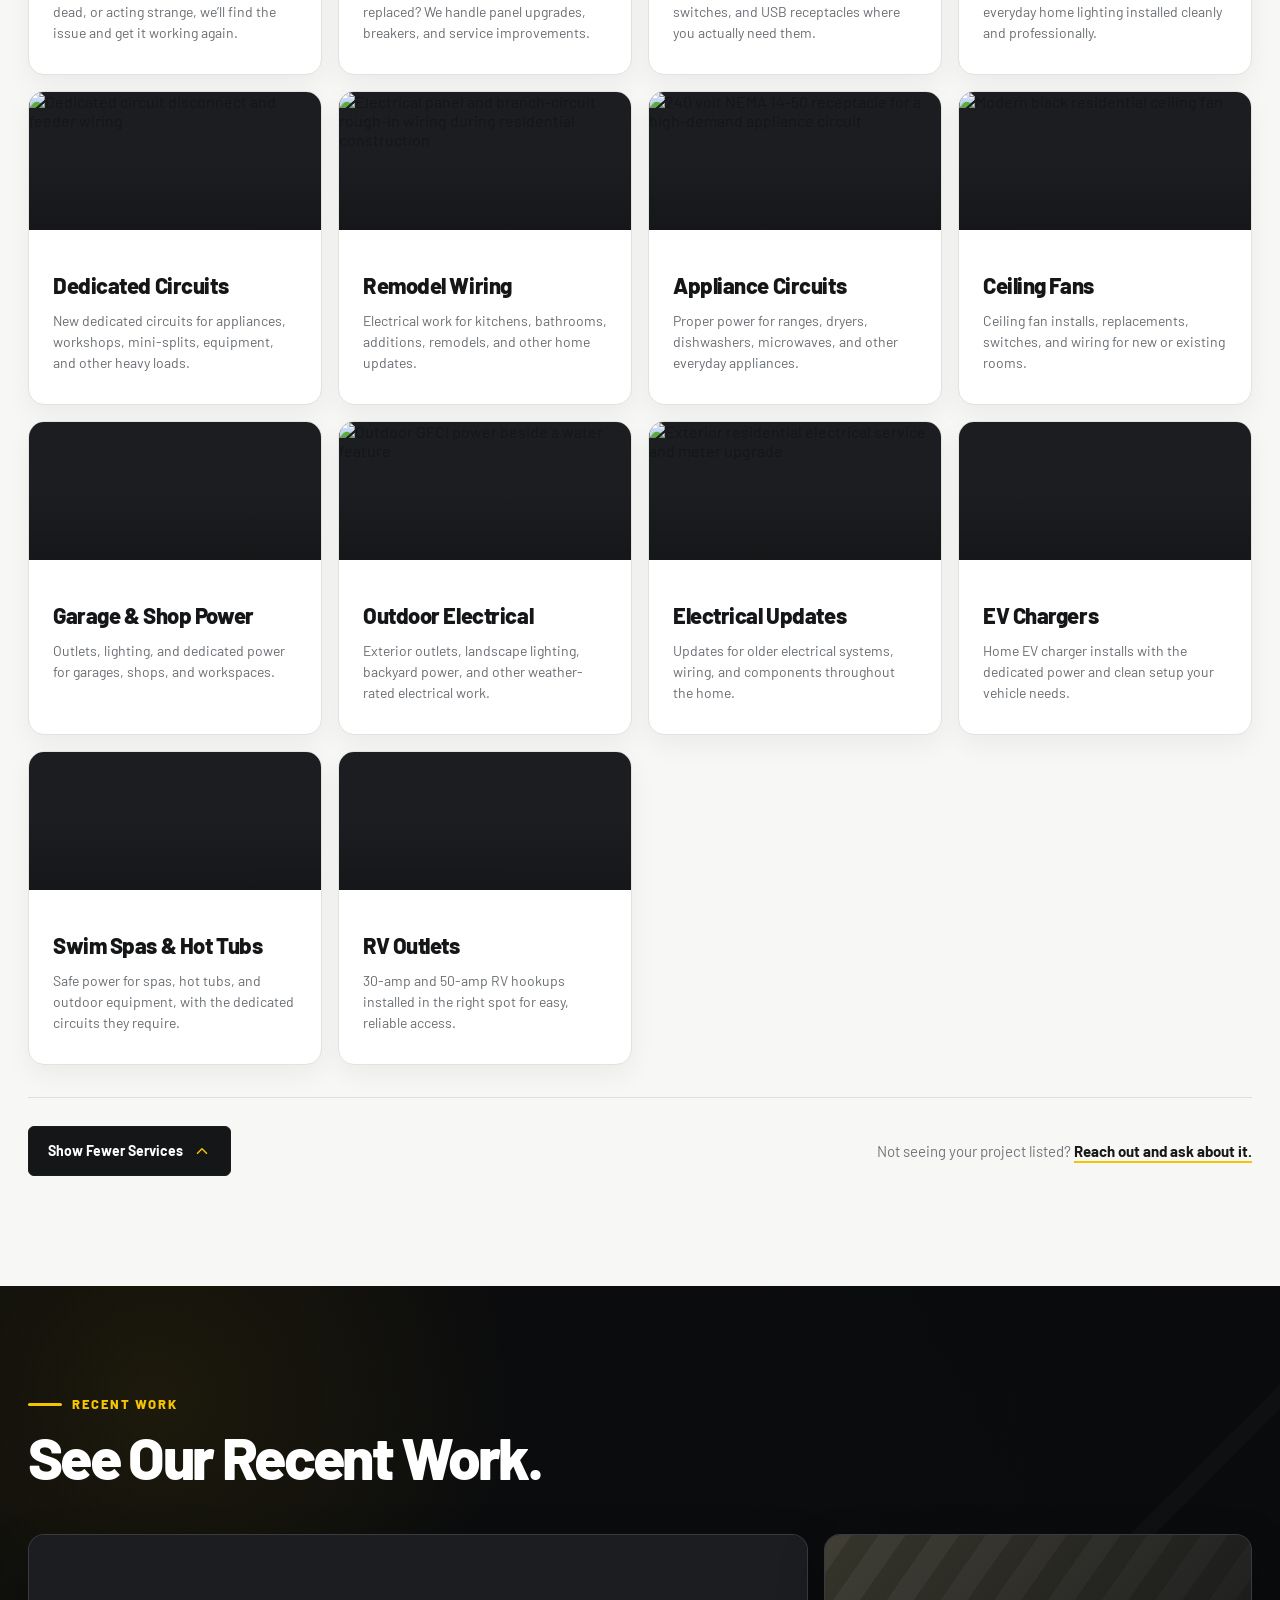
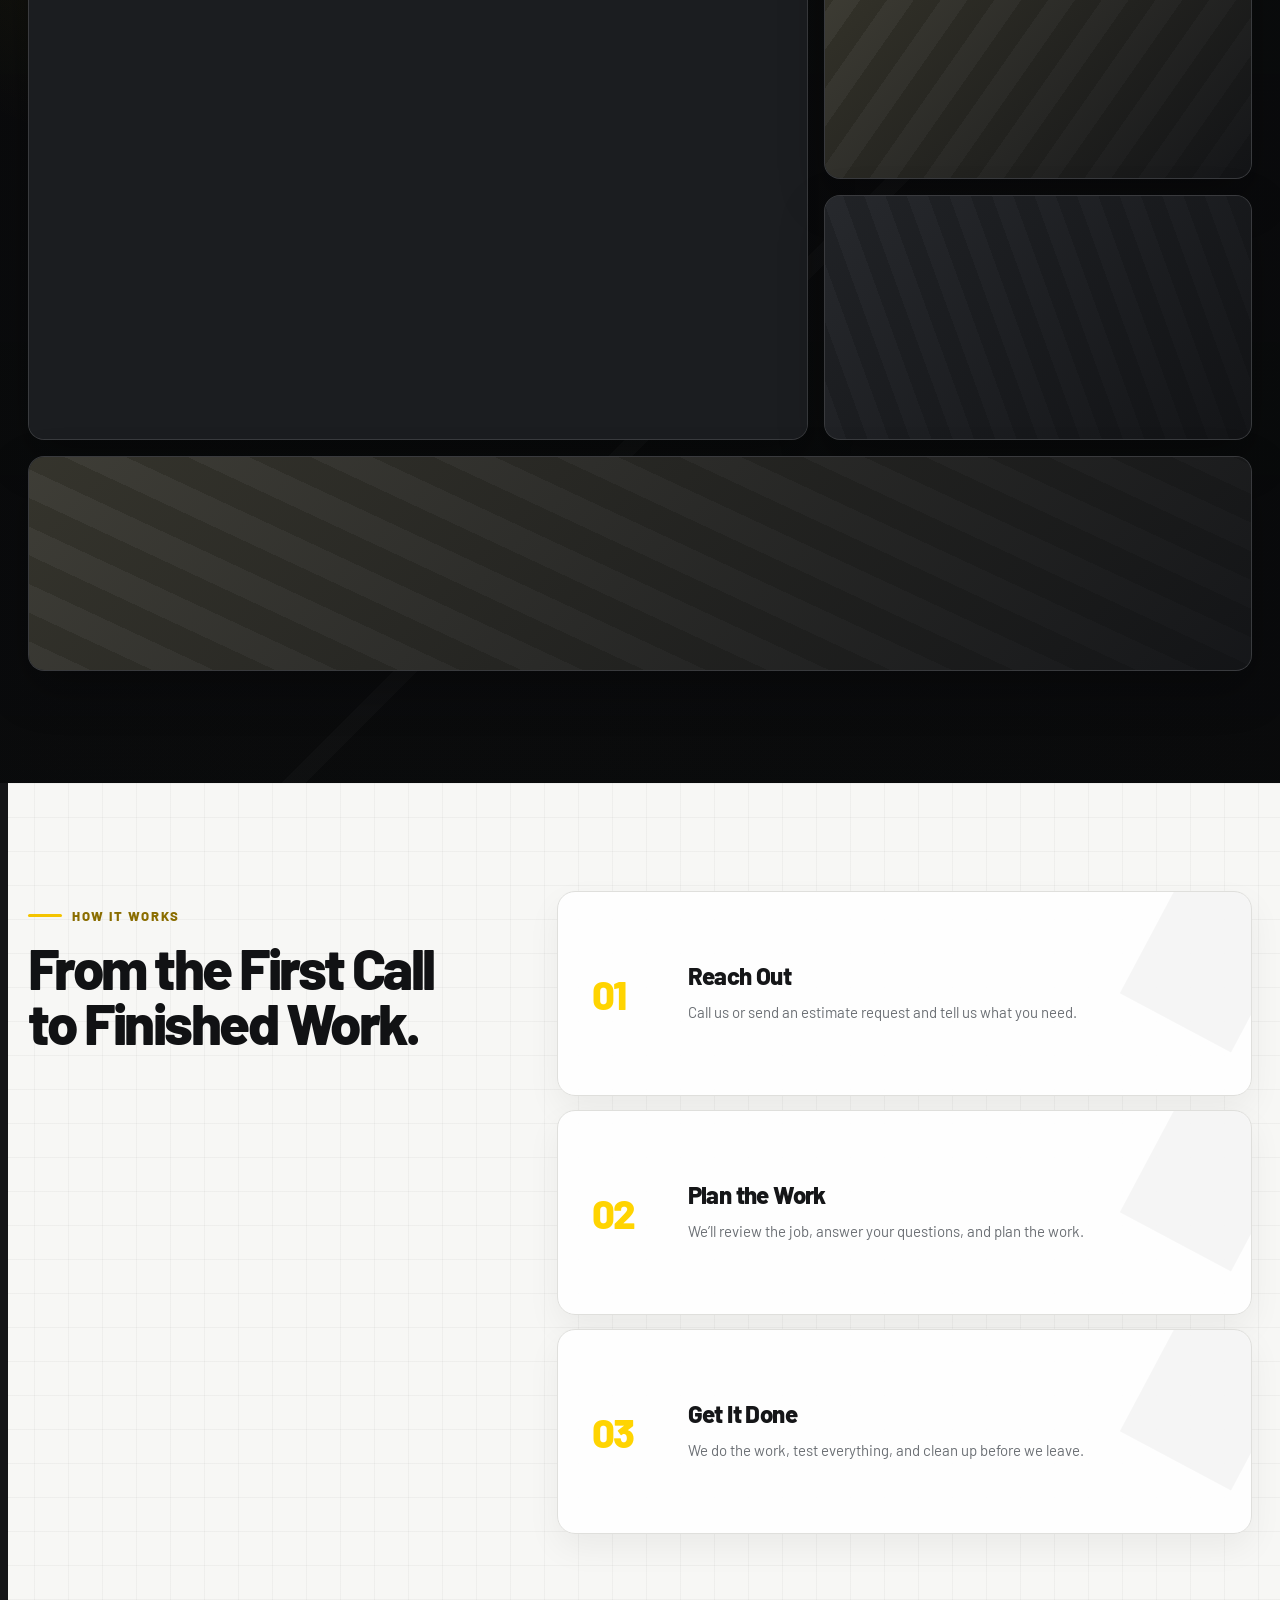
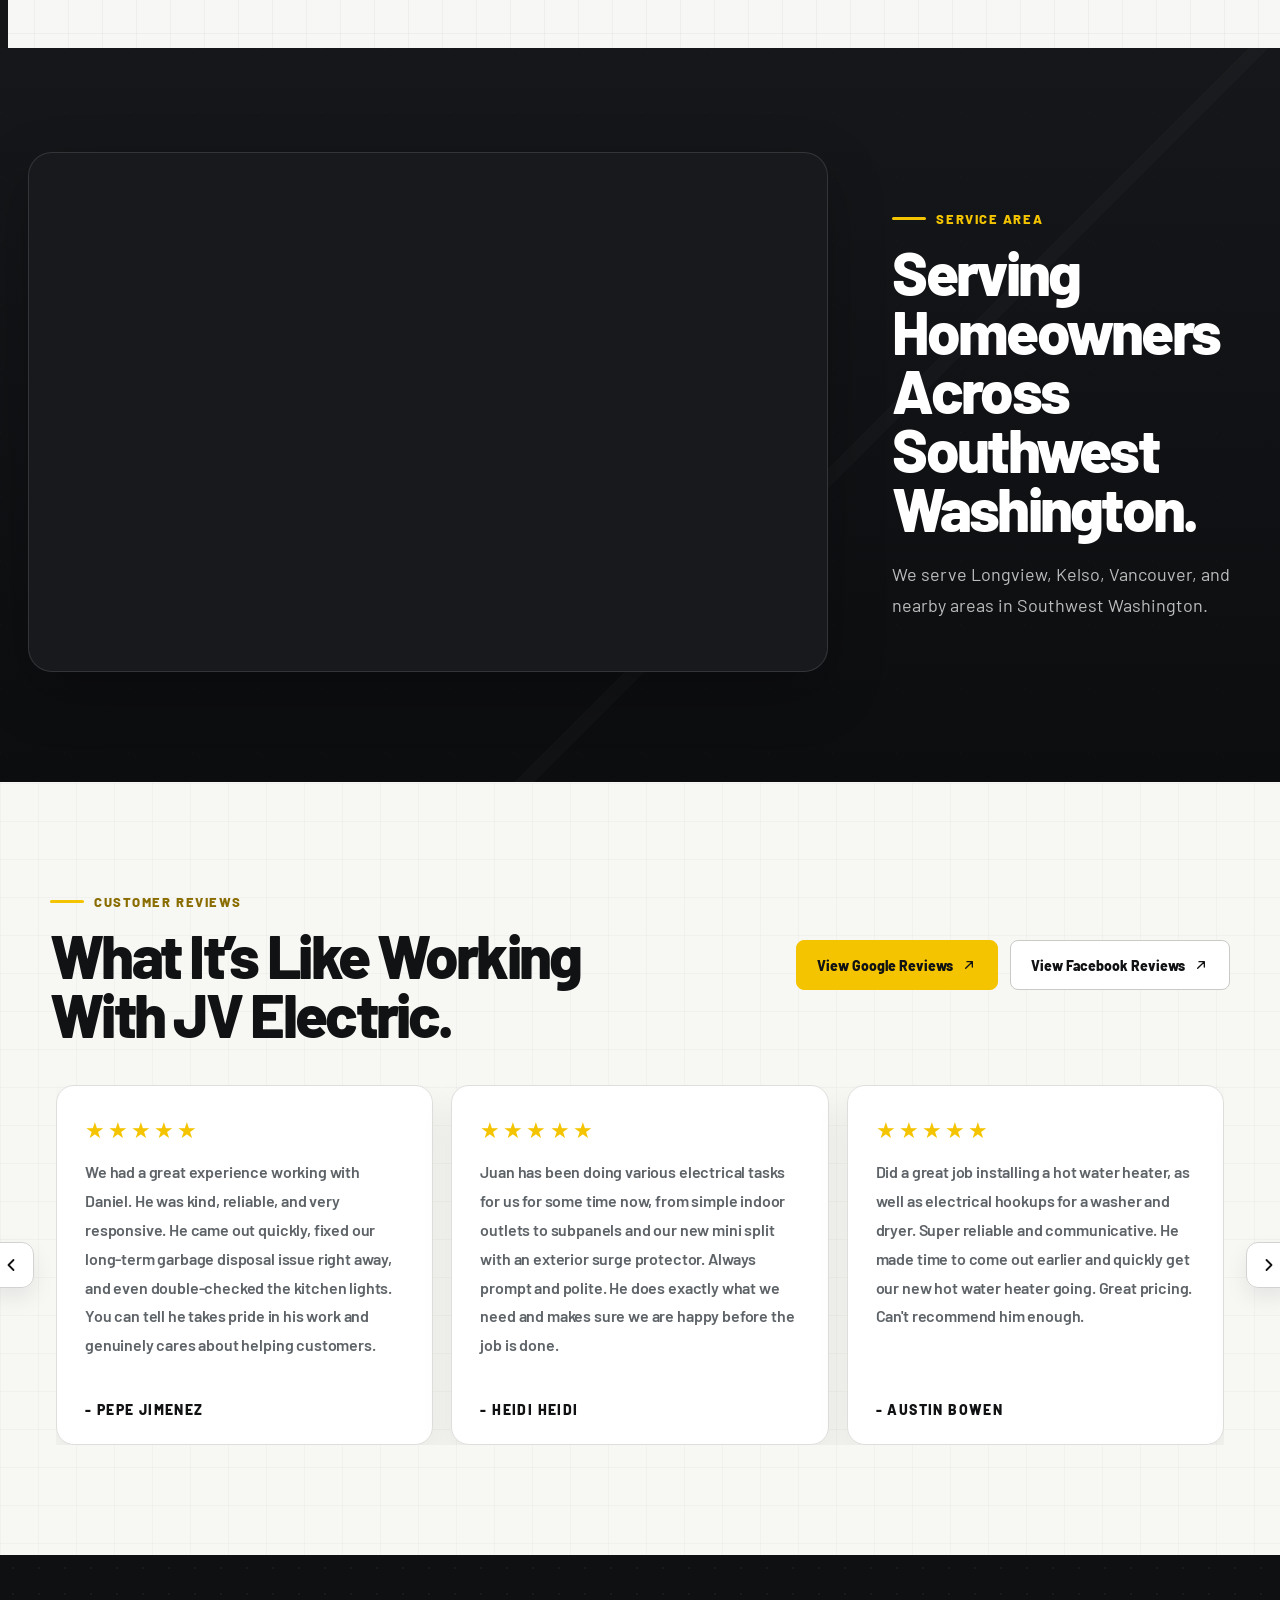
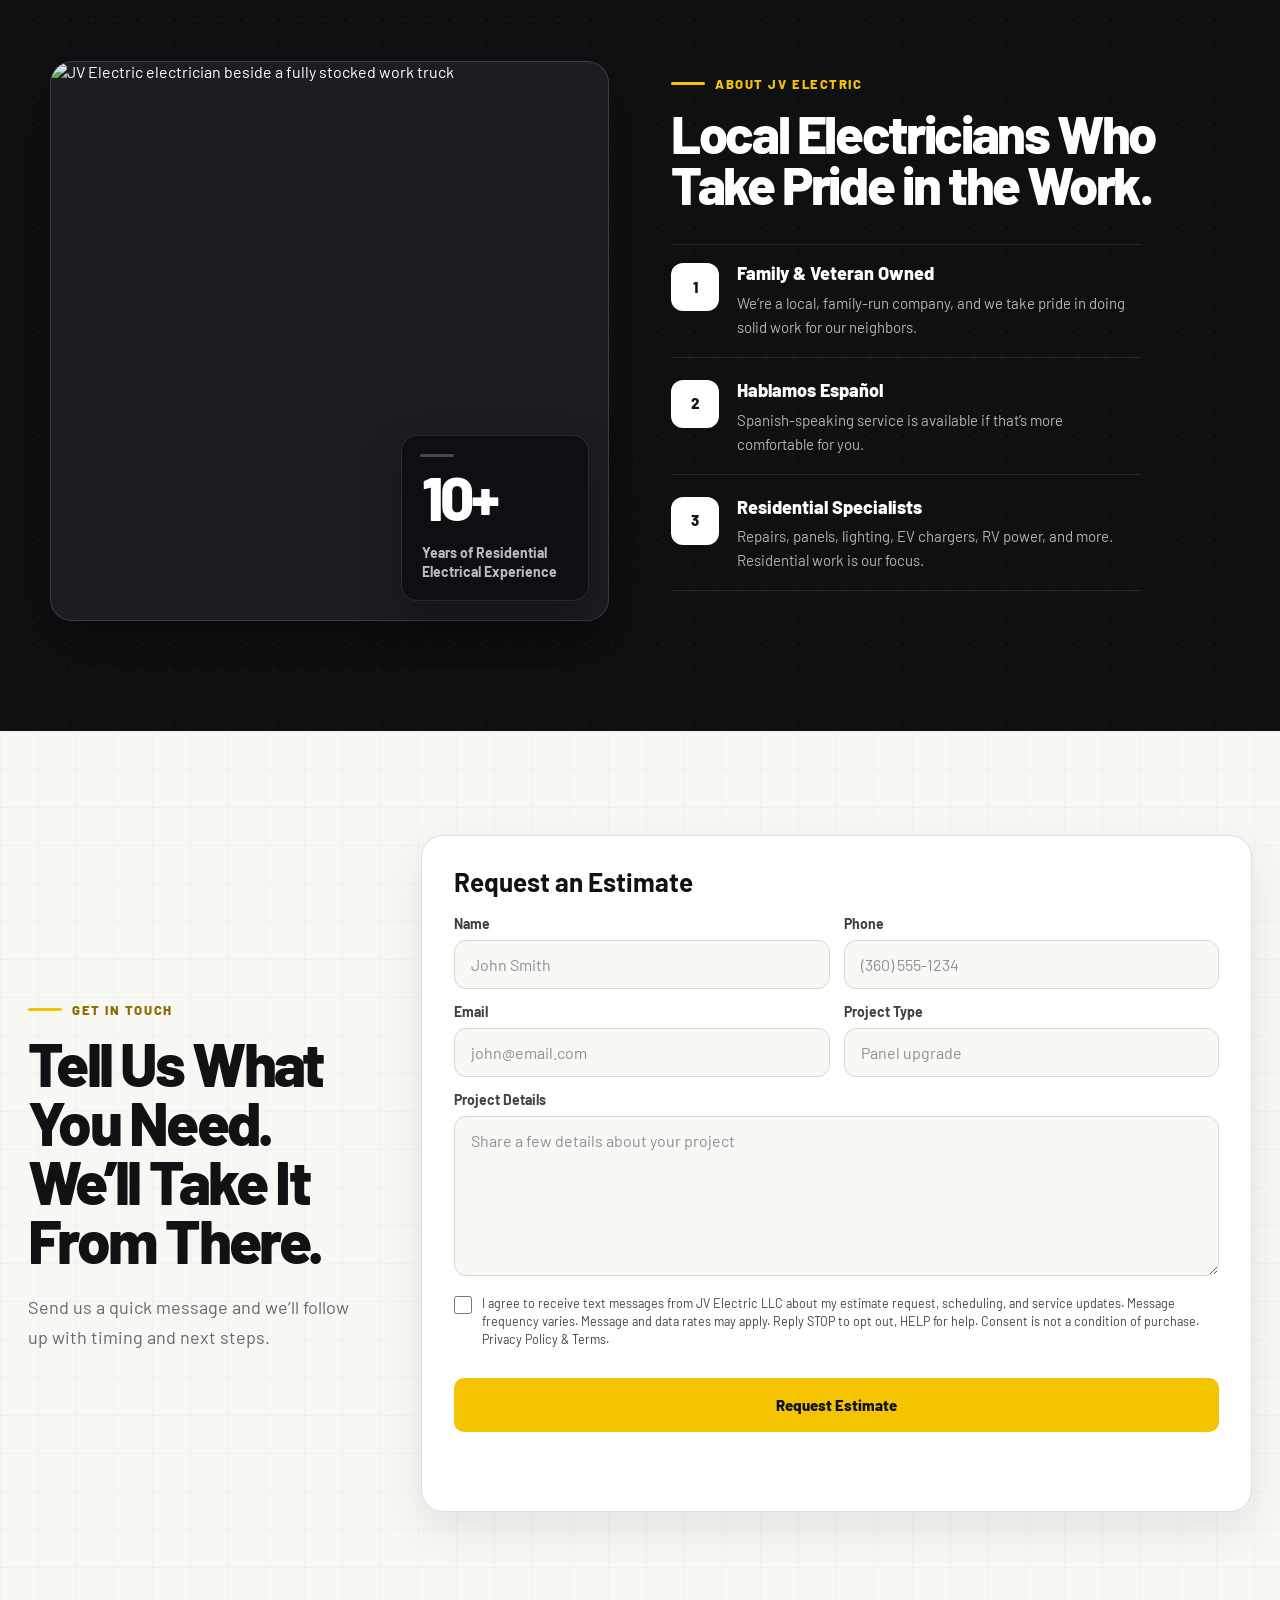
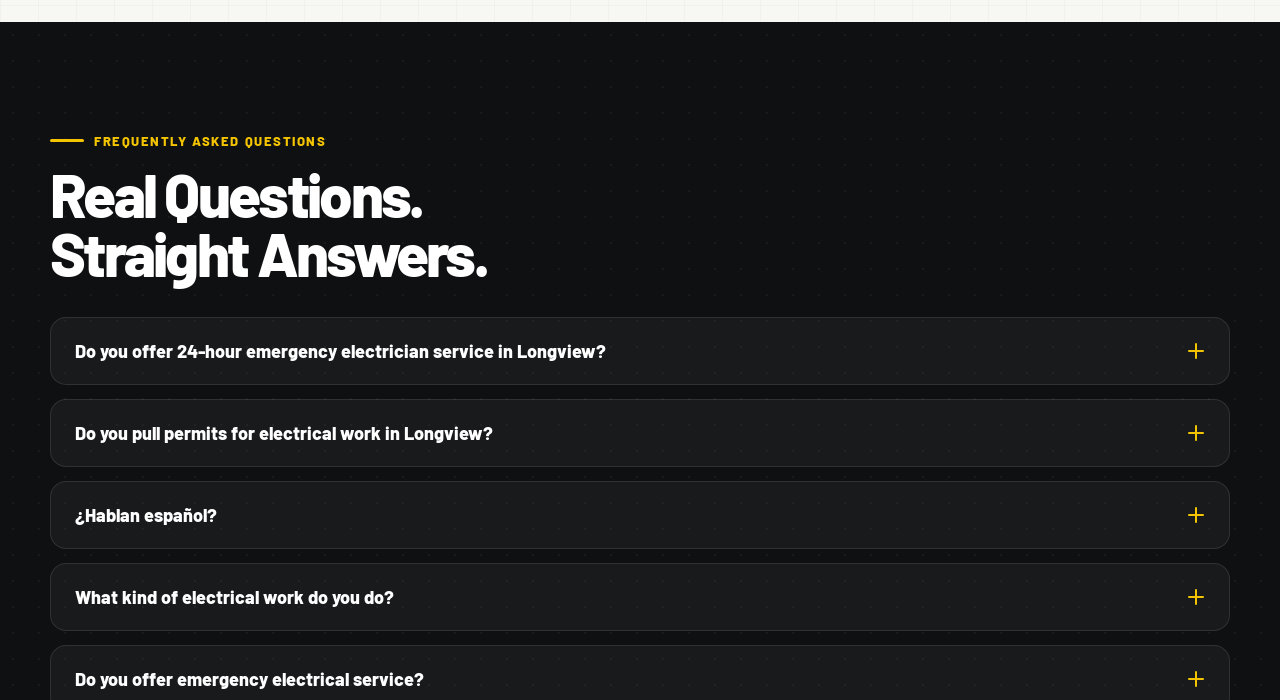
==== commit a8131e3b: "Add SMS consent checkbox and A2P-compliant SMS sections to privacy policy and terms Co-Authored-By: " ====
--- a/index.html
+++ b/index.html
@@ -1777,6 +1777,10 @@
               <span>Project Details</span>
               <textarea name="projectDetails" rows="6" placeholder="Share a few details about your project" maxlength="2500" required></textarea>
             </label>
+            <label class="sms-consent" style="display:flex;gap:10px;align-items:flex-start;font-size:.82rem;line-height:1.45;font-weight:400;margin:4px 0 12px;">
+              <input type="checkbox" name="smsConsent" value="yes" style="width:18px;height:18px;min-width:18px;margin:2px 0 0;padding:0;accent-color:#f5c400;" />
+              <span style="font-size:12.5px;font-weight:400;line-height:1.45;">I agree to receive text messages from JV Electric LLC about my estimate request, scheduling, and service updates. Message frequency varies. Message and data rates may apply. Reply STOP to opt out, HELP for help. Consent is not a condition of purchase. <a href="privacy-policy.html">Privacy Policy</a> &amp; <a href="terms-of-use.html">Terms</a>.</span>
+            </label>
             <div class="form-honeypot" aria-hidden="true">
               <label>Website <input type="text" name="website" tabindex="-1" autocomplete="off" /></label>
             </div>
